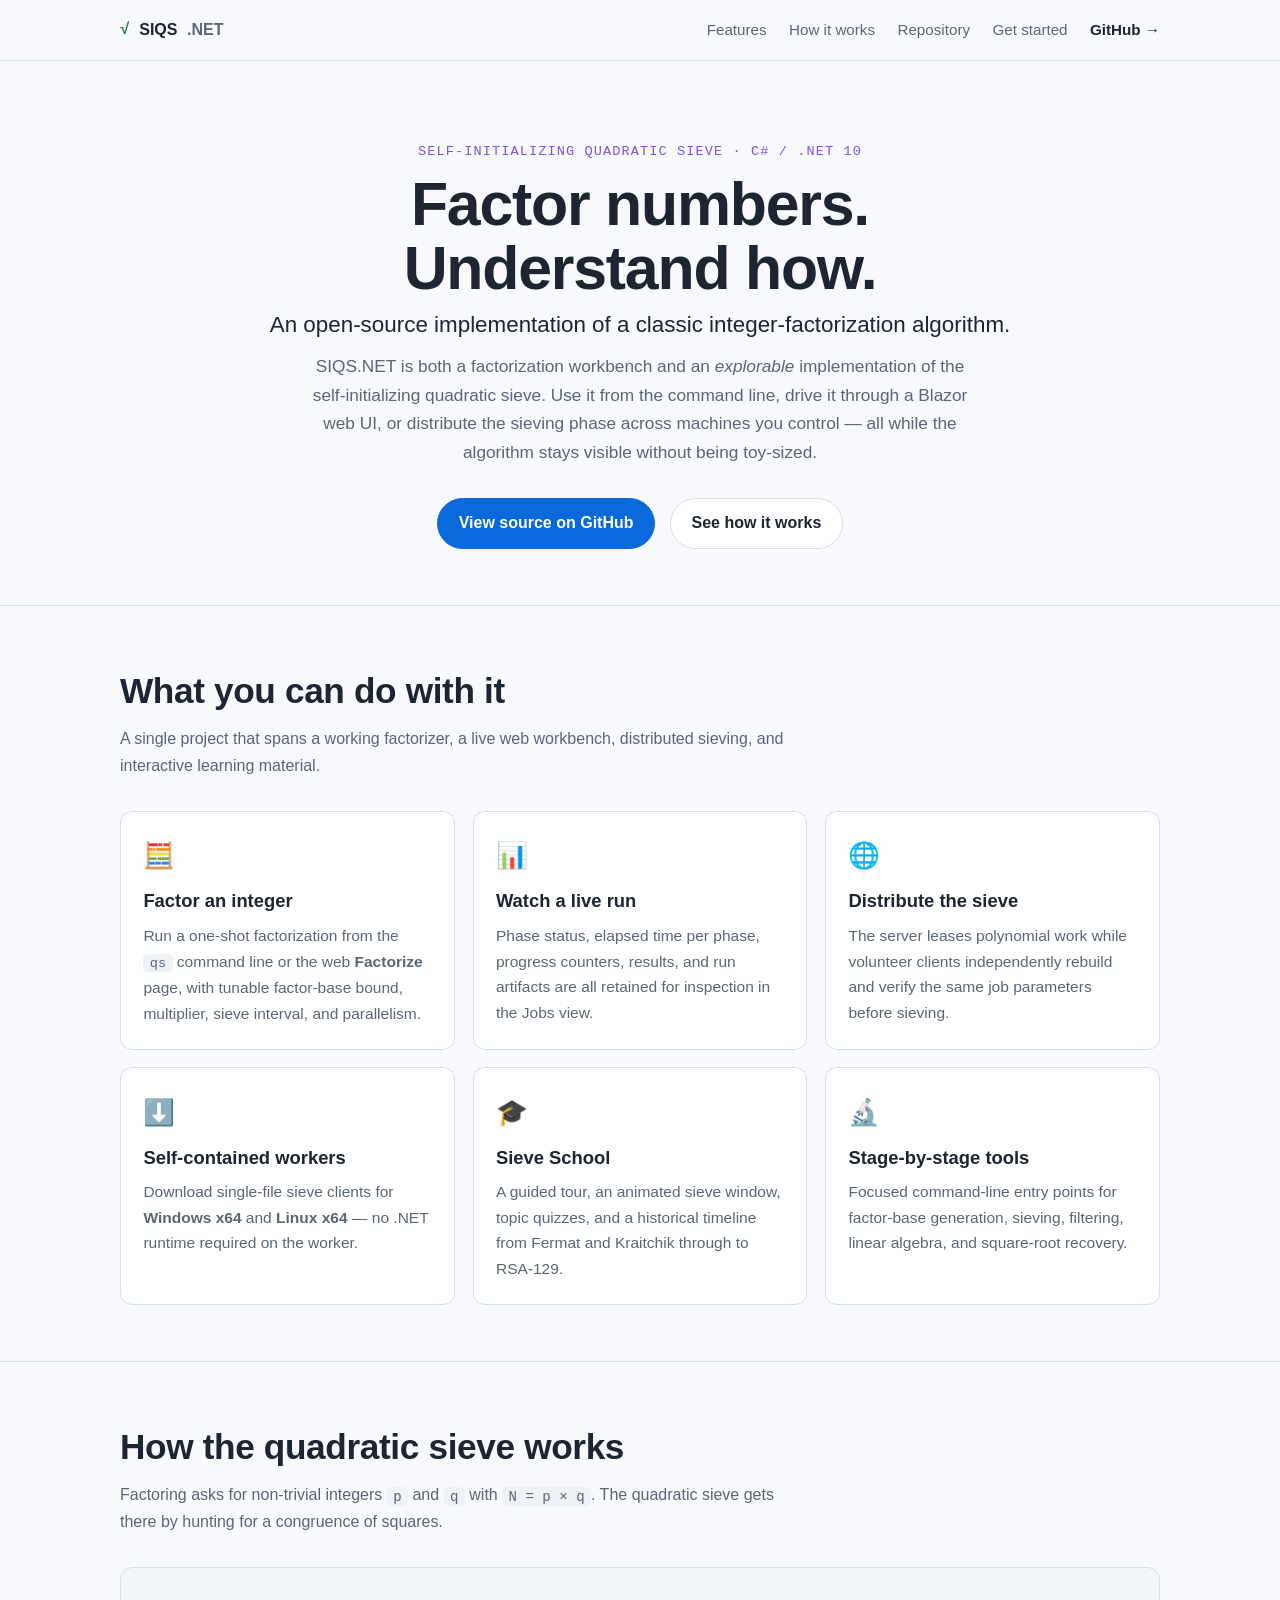
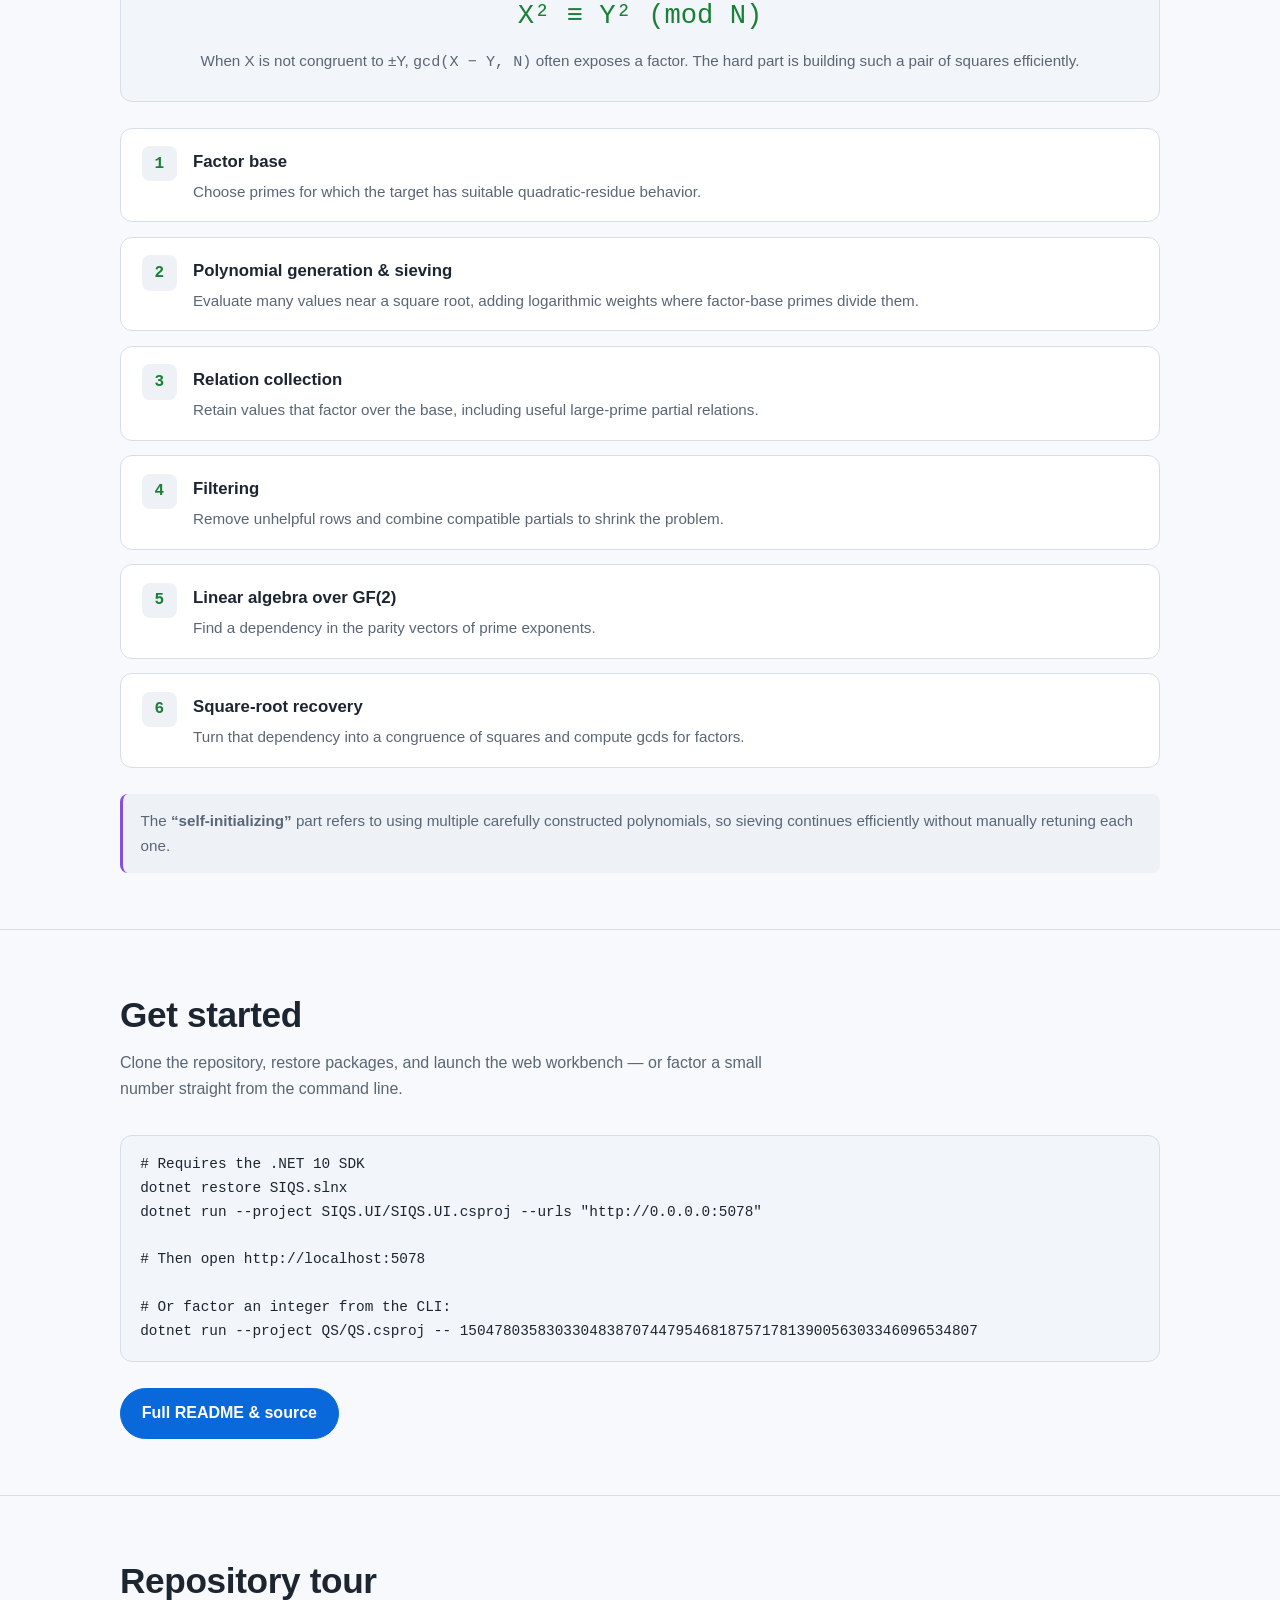
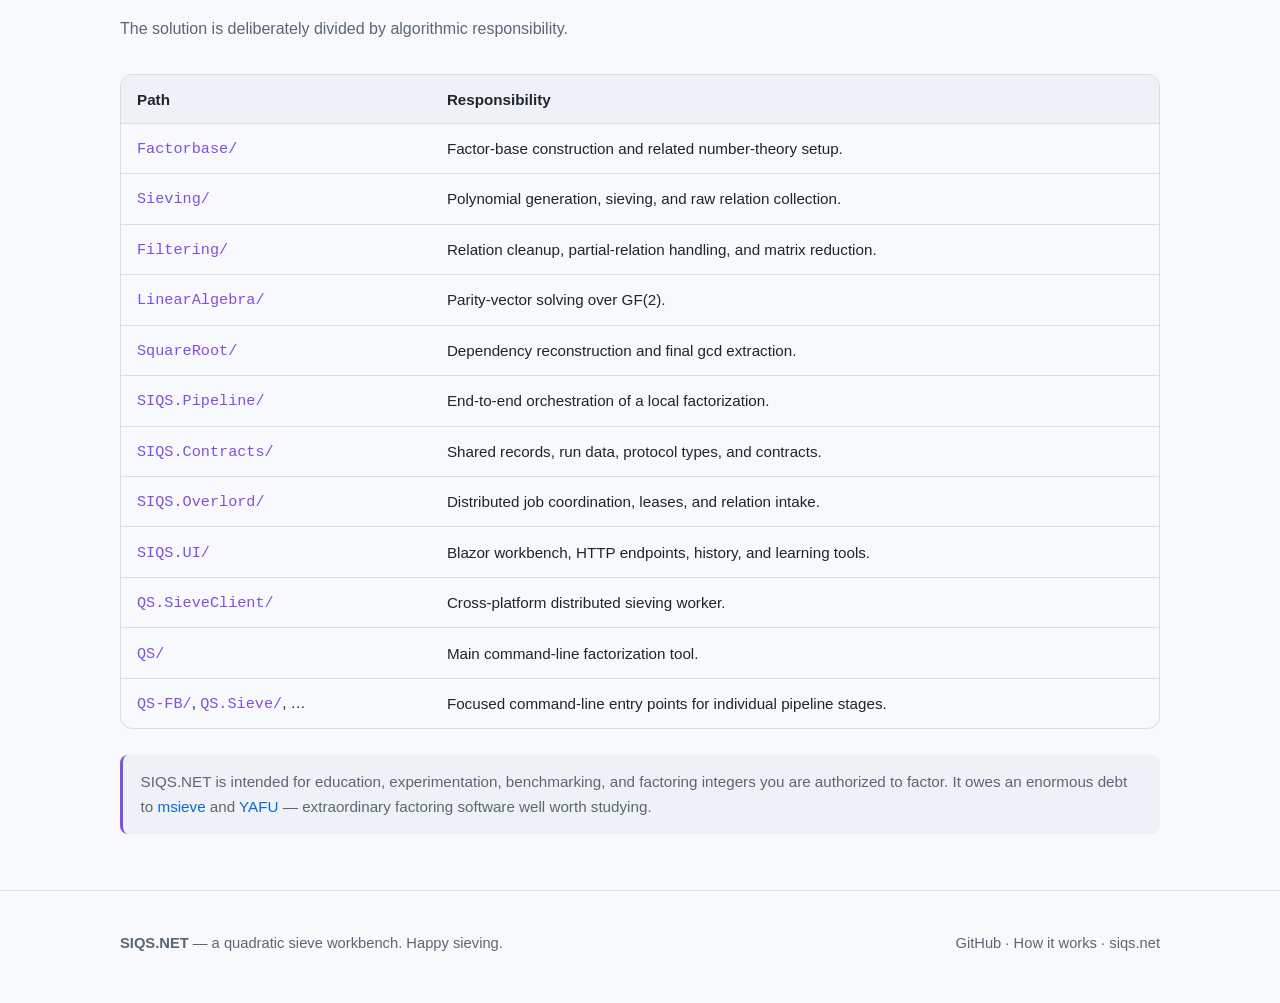
==== index.html @ 78cce00a "Use a representative 60-digit integer in the CLI example Co-Authored-By: Claude Opus 4.8 <noreply@an" ====
<!DOCTYPE html>
<html lang="en">
<head>
  <meta charset="utf-8" />
  <meta name="viewport" content="width=device-width, initial-scale=1" />
  <title>SIQS.NET — a quadratic sieve workbench</title>
  <meta name="description" content="SIQS.NET is an open-source implementation of the self-initializing quadratic sieve in modern C# and .NET — a factorization workbench and an explorable implementation of a classic integer-factorization algorithm." />

  <!-- Open Graph / social -->
  <meta property="og:type" content="website" />
  <meta property="og:title" content="SIQS.NET — a quadratic sieve workbench" />
  <meta property="og:description" content="An open-source self-initializing quadratic sieve in modern C# and .NET. Factor numbers. Understand how." />
  <meta property="og:url" content="https://siqs.net/" />
  <meta name="twitter:card" content="summary" />

  <link rel="canonical" href="https://siqs.net/" />
  <link rel="icon" href="data:image/svg+xml,<svg xmlns='http://www.w3.org/2000/svg' viewBox='0 0 100 100'><text y='.9em' font-size='90' font-family='monospace'>&#8730;</text></svg>" />
  <link rel="stylesheet" href="css/style.css" />
</head>
<body>

  <header class="site">
    <div class="wrap nav">
      <div class="brand"><span class="mark">√</span> SIQS<span style="color:var(--text-dim)">.NET</span></div>
      <nav class="nav-links">
        <a href="#features">Features</a>
        <a href="#how">How it works</a>
        <a href="#repo">Repository</a>
        <a href="#start">Get started</a>
        <a class="ghlink" href="https://github.com/JesHansen/siqs.net">GitHub&nbsp;&rarr;</a>
      </nav>
    </div>
  </header>

  <main>
    <!-- ---------- Hero ---------- -->
    <div class="hero wrap">
      <div class="eyebrow">Self-Initializing Quadratic Sieve · C# / .NET 10</div>
      <h1>Factor numbers.<br />Understand how.</h1>
      <p class="tagline">An open-source implementation of a classic integer-factorization algorithm.</p>
      <p class="lede">
        SIQS.NET is both a factorization workbench and an <em>explorable</em> implementation of the
        self-initializing quadratic sieve. Use it from the command line, drive it through a Blazor
        web UI, or distribute the sieving phase across machines you control — all while the algorithm
        stays visible without being toy-sized.
      </p>
      <div class="cta-row">
        <a class="btn btn-primary" href="https://github.com/JesHansen/siqs.net">View source on GitHub</a>
        <a class="btn btn-ghost" href="#how">See how it works</a>
      </div>
    </div>

    <!-- ---------- Features ---------- -->
    <section id="features">
      <div class="wrap">
        <h2>What you can do with it</h2>
        <p class="section-lede">
          A single project that spans a working factorizer, a live web workbench, distributed
          sieving, and interactive learning material.
        </p>
        <div class="grid">
          <div class="card">
            <div class="ico">🧮</div>
            <h3>Factor an integer</h3>
            <p>Run a one-shot factorization from the <code>qs</code> command line or the web
              <strong>Factorize</strong> page, with tunable factor-base bound, multiplier, sieve
              interval, and parallelism.</p>
          </div>
          <div class="card">
            <div class="ico">📊</div>
            <h3>Watch a live run</h3>
            <p>Phase status, elapsed time per phase, progress counters, results, and run artifacts
              are all retained for inspection in the Jobs view.</p>
          </div>
          <div class="card">
            <div class="ico">🌐</div>
            <h3>Distribute the sieve</h3>
            <p>The server leases polynomial work while volunteer clients independently rebuild and
              verify the same job parameters before sieving.</p>
          </div>
          <div class="card">
            <div class="ico">⬇️</div>
            <h3>Self-contained workers</h3>
            <p>Download single-file sieve clients for <strong>Windows x64</strong> and
              <strong>Linux x64</strong> — no .NET runtime required on the worker.</p>
          </div>
          <div class="card">
            <div class="ico">🎓</div>
            <h3>Sieve School</h3>
            <p>A guided tour, an animated sieve window, topic quizzes, and a historical timeline
              from Fermat and Kraitchik through to RSA-129.</p>
          </div>
          <div class="card">
            <div class="ico">🔬</div>
            <h3>Stage-by-stage tools</h3>
            <p>Focused command-line entry points for factor-base generation, sieving, filtering,
              linear algebra, and square-root recovery.</p>
          </div>
        </div>
      </div>
    </section>

    <!-- ---------- How it works ---------- -->
    <section id="how">
      <div class="wrap">
        <h2>How the quadratic sieve works</h2>
        <p class="section-lede">
          Factoring asks for non-trivial integers <code>p</code> and <code>q</code> with
          <code>N = p × q</code>. The quadratic sieve gets there by hunting for a congruence of
          squares.
        </p>

        <div class="math-callout">
          <div class="eq">X² ≡ Y² (mod N)</div>
          <div class="caption">
            When X is not congruent to ±Y, <code>gcd(X − Y, N)</code> often exposes a factor.
            The hard part is building such a pair of squares efficiently.
          </div>
        </div>

        <div class="pipeline">
          <div class="step">
            <div class="num"></div>
            <div>
              <h3>Factor base</h3>
              <p>Choose primes for which the target has suitable quadratic-residue behavior.</p>
            </div>
          </div>
          <div class="step">
            <div class="num"></div>
            <div>
              <h3>Polynomial generation &amp; sieving</h3>
              <p>Evaluate many values near a square root, adding logarithmic weights where
                factor-base primes divide them.</p>
            </div>
          </div>
          <div class="step">
            <div class="num"></div>
            <div>
              <h3>Relation collection</h3>
              <p>Retain values that factor over the base, including useful large-prime partial
                relations.</p>
            </div>
          </div>
          <div class="step">
            <div class="num"></div>
            <div>
              <h3>Filtering</h3>
              <p>Remove unhelpful rows and combine compatible partials to shrink the problem.</p>
            </div>
          </div>
          <div class="step">
            <div class="num"></div>
            <div>
              <h3>Linear algebra over GF(2)</h3>
              <p>Find a dependency in the parity vectors of prime exponents.</p>
            </div>
          </div>
          <div class="step">
            <div class="num"></div>
            <div>
              <h3>Square-root recovery</h3>
              <p>Turn that dependency into a congruence of squares and compute gcds for factors.</p>
            </div>
          </div>
        </div>

        <div class="note">
          The <strong>“self-initializing”</strong> part refers to using multiple carefully
          constructed polynomials, so sieving continues efficiently without manually retuning each one.
        </div>
      </div>
    </section>

    <!-- ---------- Get started ---------- -->
    <section id="start">
      <div class="wrap">
        <h2>Get started</h2>
        <p class="section-lede">
          Clone the repository, restore packages, and launch the web workbench — or factor a small
          number straight from the command line.
        </p>
        <pre><code># Requires the .NET 10 SDK
dotnet restore SIQS.slnx
dotnet run --project SIQS.UI/SIQS.UI.csproj --urls "http://0.0.0.0:5078"

# Then open http://localhost:5078

# Or factor an integer from the CLI:
dotnet run --project QS/QS.csproj -- 150478035830330483870744795468187571781390056303346096534807</code></pre>
        <div class="cta-row" style="justify-content:flex-start;margin-top:1.6rem">
          <a class="btn btn-primary" href="https://github.com/JesHansen/siqs.net">Full README &amp; source</a>
        </div>
      </div>
    </section>

    <!-- ---------- Repository tour ---------- -->
    <section id="repo">
      <div class="wrap">
        <h2>Repository tour</h2>
        <p class="section-lede">
          The solution is deliberately divided by algorithmic responsibility.
        </p>
        <div class="table-scroll">
          <table>
            <thead>
              <tr><th>Path</th><th>Responsibility</th></tr>
            </thead>
            <tbody>
              <tr><td><code>Factorbase/</code></td><td>Factor-base construction and related number-theory setup.</td></tr>
              <tr><td><code>Sieving/</code></td><td>Polynomial generation, sieving, and raw relation collection.</td></tr>
              <tr><td><code>Filtering/</code></td><td>Relation cleanup, partial-relation handling, and matrix reduction.</td></tr>
              <tr><td><code>LinearAlgebra/</code></td><td>Parity-vector solving over GF(2).</td></tr>
              <tr><td><code>SquareRoot/</code></td><td>Dependency reconstruction and final gcd extraction.</td></tr>
              <tr><td><code>SIQS.Pipeline/</code></td><td>End-to-end orchestration of a local factorization.</td></tr>
              <tr><td><code>SIQS.Contracts/</code></td><td>Shared records, run data, protocol types, and contracts.</td></tr>
              <tr><td><code>SIQS.Overlord/</code></td><td>Distributed job coordination, leases, and relation intake.</td></tr>
              <tr><td><code>SIQS.UI/</code></td><td>Blazor workbench, HTTP endpoints, history, and learning tools.</td></tr>
              <tr><td><code>QS.SieveClient/</code></td><td>Cross-platform distributed sieving worker.</td></tr>
              <tr><td><code>QS/</code></td><td>Main command-line factorization tool.</td></tr>
              <tr><td><code>QS-FB/</code>, <code>QS.Sieve/</code>, …</td><td>Focused command-line entry points for individual pipeline stages.</td></tr>
            </tbody>
          </table>
        </div>
        <div class="note">
          SIQS.NET is intended for education, experimentation, benchmarking, and factoring integers
          you are authorized to factor. It owes an enormous debt to
          <a href="https://github.com/radii/msieve">msieve</a> and
          <a href="https://github.com/bbuhrow/yafu">YAFU</a> — extraordinary factoring software well
          worth studying.
        </div>
      </div>
    </section>
  </main>

  <footer class="site">
    <div class="wrap footer-inner">
      <div>
        <strong>SIQS.NET</strong> — a quadratic sieve workbench. Happy sieving.
      </div>
      <div>
        <a href="https://github.com/JesHansen/siqs.net">GitHub</a> ·
        <a href="#how">How it works</a> ·
        <a href="https://siqs.net/">siqs.net</a>
      </div>
    </div>
  </footer>

</body>
</html>
---- css/style.css ----
/* SIQS.NET showcase site — plain CSS, no build step. */

:root {
  --bg: #0d1117;
  --bg-elev: #161b22;
  --bg-elev-2: #1c2330;
  --border: #2a313c;
  --text: #e6edf3;
  --text-dim: #9aa7b4;
  --accent: #58a6ff;
  --accent-2: #7ee787;
  --accent-3: #d2a8ff;
  --code-bg: #12171e;
  --maxw: 1080px;
  --radius: 12px;
  --shadow: 0 8px 30px rgba(0, 0, 0, 0.35);
}

@media (prefers-color-scheme: light) {
  :root {
    --bg: #f7f9fc;
    --bg-elev: #ffffff;
    --bg-elev-2: #eef2f7;
    --border: #d7dee7;
    --text: #1c2530;
    --text-dim: #5a6675;
    --accent: #0969da;
    --accent-2: #1a7f37;
    --accent-3: #8250df;
    --code-bg: #f2f5f9;
    --shadow: 0 8px 30px rgba(20, 40, 70, 0.08);
  }
}

* { box-sizing: border-box; }

html { scroll-behavior: smooth; }

body {
  margin: 0;
  font-family: -apple-system, BlinkMacSystemFont, "Segoe UI", Roboto, Helvetica,
    Arial, sans-serif;
  line-height: 1.65;
  color: var(--text);
  background: var(--bg);
  -webkit-font-smoothing: antialiased;
}

a { color: var(--accent); text-decoration: none; }
a:hover { text-decoration: underline; }

.wrap { max-width: var(--maxw); margin: 0 auto; padding: 0 1.25rem; }

/* ---------- Header / nav ---------- */
header.site {
  position: sticky;
  top: 0;
  z-index: 10;
  backdrop-filter: blur(10px);
  background: color-mix(in srgb, var(--bg) 82%, transparent);
  border-bottom: 1px solid var(--border);
}
.nav {
  display: flex;
  align-items: center;
  justify-content: space-between;
  height: 60px;
}
.brand { display: flex; align-items: center; gap: 0.6rem; font-weight: 700; }
.brand .mark {
  font-family: "SFMono-Regular", Consolas, "Liberation Mono", Menlo, monospace;
  color: var(--accent-2);
}
.nav-links { display: flex; gap: 1.4rem; align-items: center; }
.nav-links a { color: var(--text-dim); font-size: 0.95rem; }
.nav-links a:hover { color: var(--text); text-decoration: none; }
.nav-links .ghlink { color: var(--text); font-weight: 600; }
@media (max-width: 720px) {
  .nav-links a:not(.ghlink) { display: none; }
}

/* ---------- Hero ---------- */
.hero { padding: 5rem 0 3.5rem; text-align: center; }
.hero .eyebrow {
  font-family: "SFMono-Regular", Consolas, monospace;
  color: var(--accent-3);
  letter-spacing: 0.08em;
  font-size: 0.85rem;
  text-transform: uppercase;
}
.hero h1 {
  font-size: clamp(2.4rem, 6vw, 3.8rem);
  line-height: 1.05;
  margin: 0.6rem 0 0.4rem;
  letter-spacing: -0.02em;
}
.hero .tagline {
  font-size: clamp(1.1rem, 2.5vw, 1.4rem);
  color: var(--text);
  font-weight: 500;
  margin: 0 0 0.5rem;
}
.hero p.lede {
  max-width: 680px;
  margin: 0.5rem auto 2rem;
  color: var(--text-dim);
  font-size: 1.08rem;
}
.cta-row { display: flex; gap: 0.9rem; justify-content: center; flex-wrap: wrap; }
.btn {
  display: inline-flex;
  align-items: center;
  gap: 0.5rem;
  padding: 0.7rem 1.3rem;
  border-radius: 999px;
  font-weight: 600;
  border: 1px solid var(--border);
  transition: transform 0.08s ease, border-color 0.15s ease, background 0.15s ease;
}
.btn:hover { text-decoration: none; transform: translateY(-1px); }
.btn-primary { background: var(--accent); color: #fff; border-color: var(--accent); }
.btn-primary:hover { color: #fff; }
.btn-ghost { background: var(--bg-elev); color: var(--text); }

/* ---------- Sections ---------- */
section { padding: 3.5rem 0; border-top: 1px solid var(--border); }
section h2 {
  font-size: clamp(1.6rem, 3.5vw, 2.2rem);
  letter-spacing: -0.01em;
  margin: 0 0 0.4rem;
}
section .section-lede { color: var(--text-dim); max-width: 680px; margin: 0 0 2rem; }

/* ---------- Feature grid ---------- */
.grid {
  display: grid;
  gap: 1.1rem;
  grid-template-columns: repeat(auto-fit, minmax(260px, 1fr));
}
.card {
  background: var(--bg-elev);
  border: 1px solid var(--border);
  border-radius: var(--radius);
  padding: 1.4rem;
  transition: border-color 0.15s ease, transform 0.1s ease;
}
.card:hover { border-color: var(--accent); transform: translateY(-2px); }
.card .ico { font-size: 1.6rem; }
.card h3 { margin: 0.6rem 0 0.4rem; font-size: 1.15rem; }
.card p { margin: 0; color: var(--text-dim); font-size: 0.97rem; }

/* ---------- Pipeline ---------- */
.pipeline { display: grid; gap: 0.9rem; counter-reset: step; }
.step {
  display: grid;
  grid-template-columns: auto 1fr;
  gap: 1rem;
  align-items: start;
  background: var(--bg-elev);
  border: 1px solid var(--border);
  border-radius: var(--radius);
  padding: 1.1rem 1.3rem;
}
.step .num {
  counter-increment: step;
  font-family: "SFMono-Regular", Consolas, monospace;
  font-weight: 700;
  color: var(--accent-2);
  background: var(--bg-elev-2);
  border-radius: 8px;
  width: 2.2rem;
  height: 2.2rem;
  display: grid;
  place-items: center;
}
.step .num::before { content: counter(step); }
.step h3 { margin: 0.1rem 0 0.2rem; font-size: 1.05rem; }
.step p { margin: 0; color: var(--text-dim); font-size: 0.95rem; }

/* ---------- Code / congruence callout ---------- */
.math-callout {
  background: var(--code-bg);
  border: 1px solid var(--border);
  border-radius: var(--radius);
  padding: 1.6rem;
  text-align: center;
  margin: 1.6rem 0;
}
.math-callout .eq {
  font-family: "SFMono-Regular", Consolas, monospace;
  font-size: clamp(1.2rem, 3vw, 1.7rem);
  color: var(--accent-2);
}
.math-callout .caption { color: var(--text-dim); font-size: 0.95rem; margin-top: 0.6rem; }

pre {
  background: var(--code-bg);
  border: 1px solid var(--border);
  border-radius: var(--radius);
  padding: 1.1rem 1.2rem;
  overflow-x: auto;
  font-size: 0.9rem;
}
code {
  font-family: "SFMono-Regular", Consolas, "Liberation Mono", Menlo, monospace;
}
p code, li code {
  background: var(--bg-elev-2);
  padding: 0.1rem 0.4rem;
  border-radius: 5px;
  font-size: 0.88em;
}

/* ---------- Repository table ---------- */
.table-scroll { overflow-x: auto; border: 1px solid var(--border); border-radius: var(--radius); }
table { border-collapse: collapse; width: 100%; font-size: 0.95rem; }
th, td { text-align: left; padding: 0.7rem 1rem; border-bottom: 1px solid var(--border); }
th { background: var(--bg-elev-2); font-weight: 600; }
tr:last-child td { border-bottom: none; }
td code { color: var(--accent-3); }

/* ---------- Footer ---------- */
footer.site {
  border-top: 1px solid var(--border);
  padding: 2.5rem 0;
  color: var(--text-dim);
  font-size: 0.92rem;
}
.footer-inner { display: flex; justify-content: space-between; gap: 1rem; flex-wrap: wrap; }
.footer-inner a { color: var(--text-dim); }
.footer-inner a:hover { color: var(--text); }

.note {
  background: var(--bg-elev-2);
  border-left: 3px solid var(--accent-3);
  border-radius: 8px;
  padding: 0.9rem 1.1rem;
  color: var(--text-dim);
  font-size: 0.95rem;
  margin-top: 1.6rem;
}
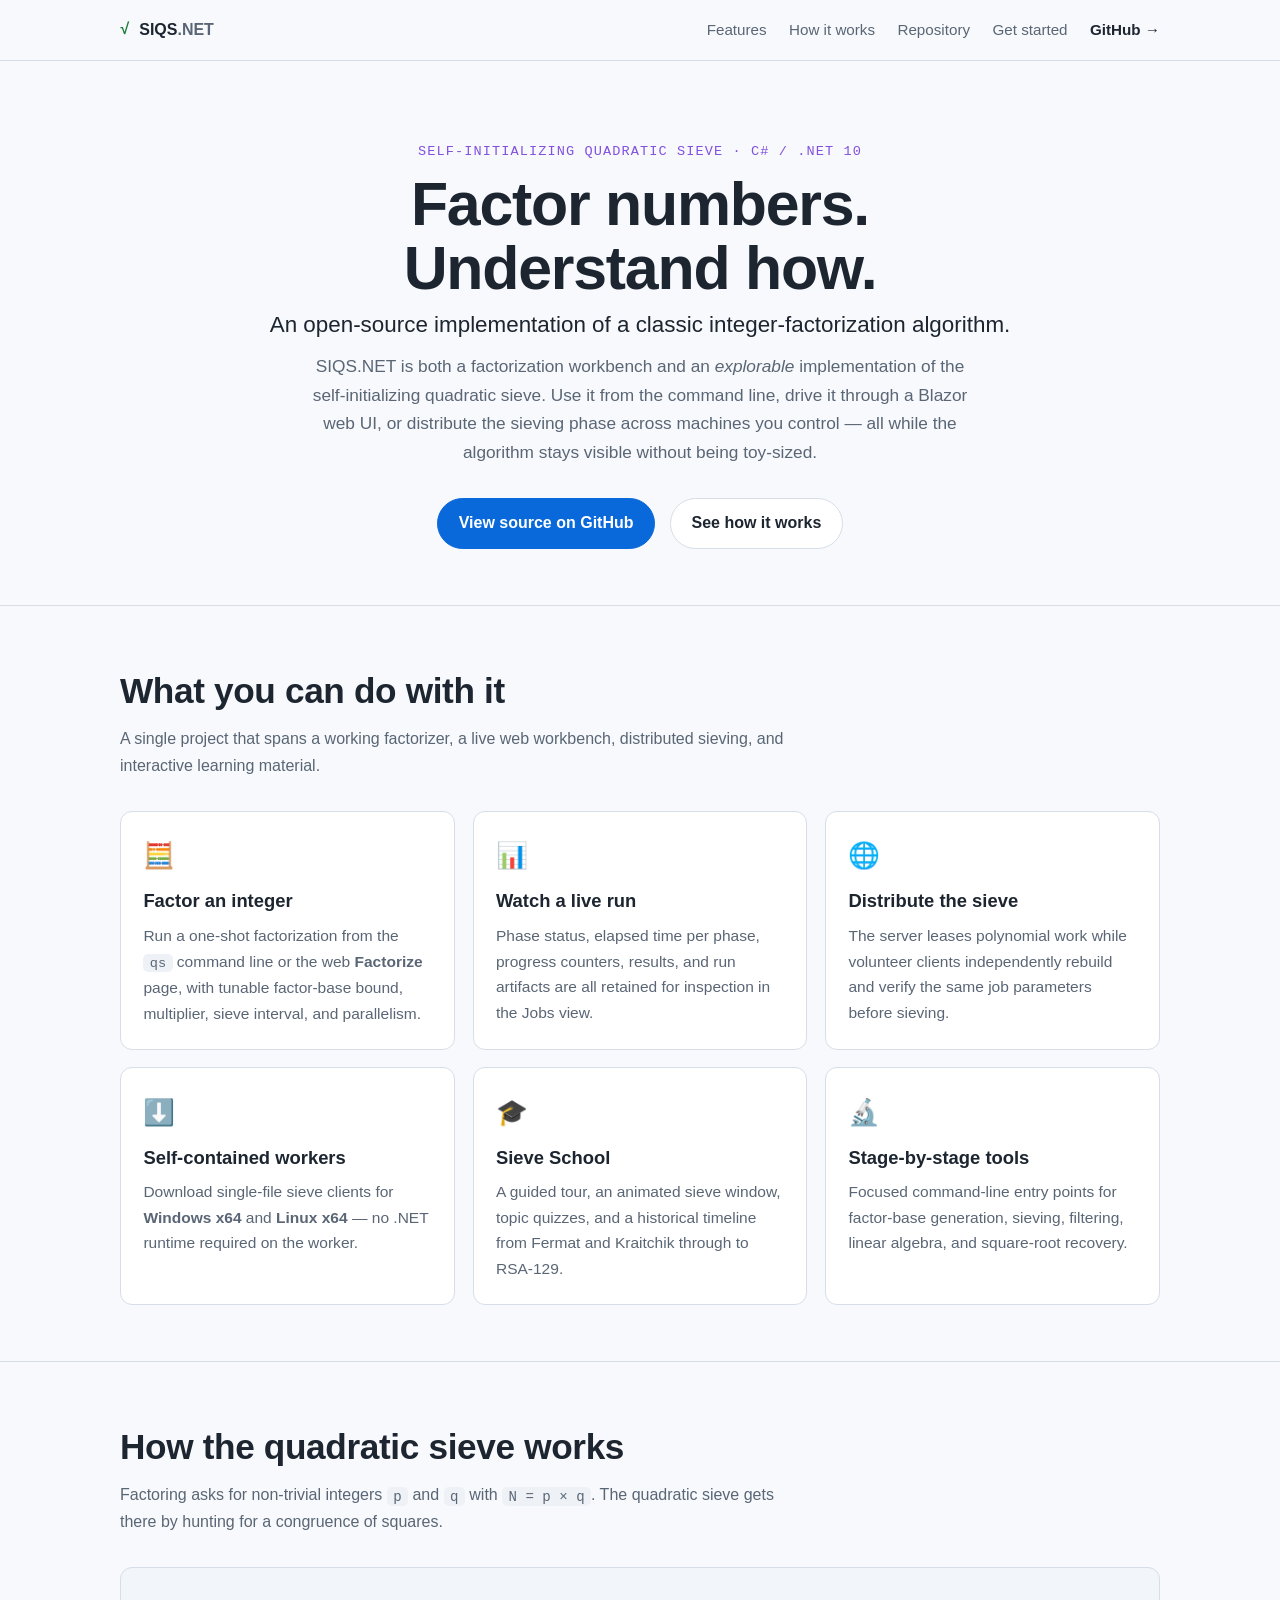
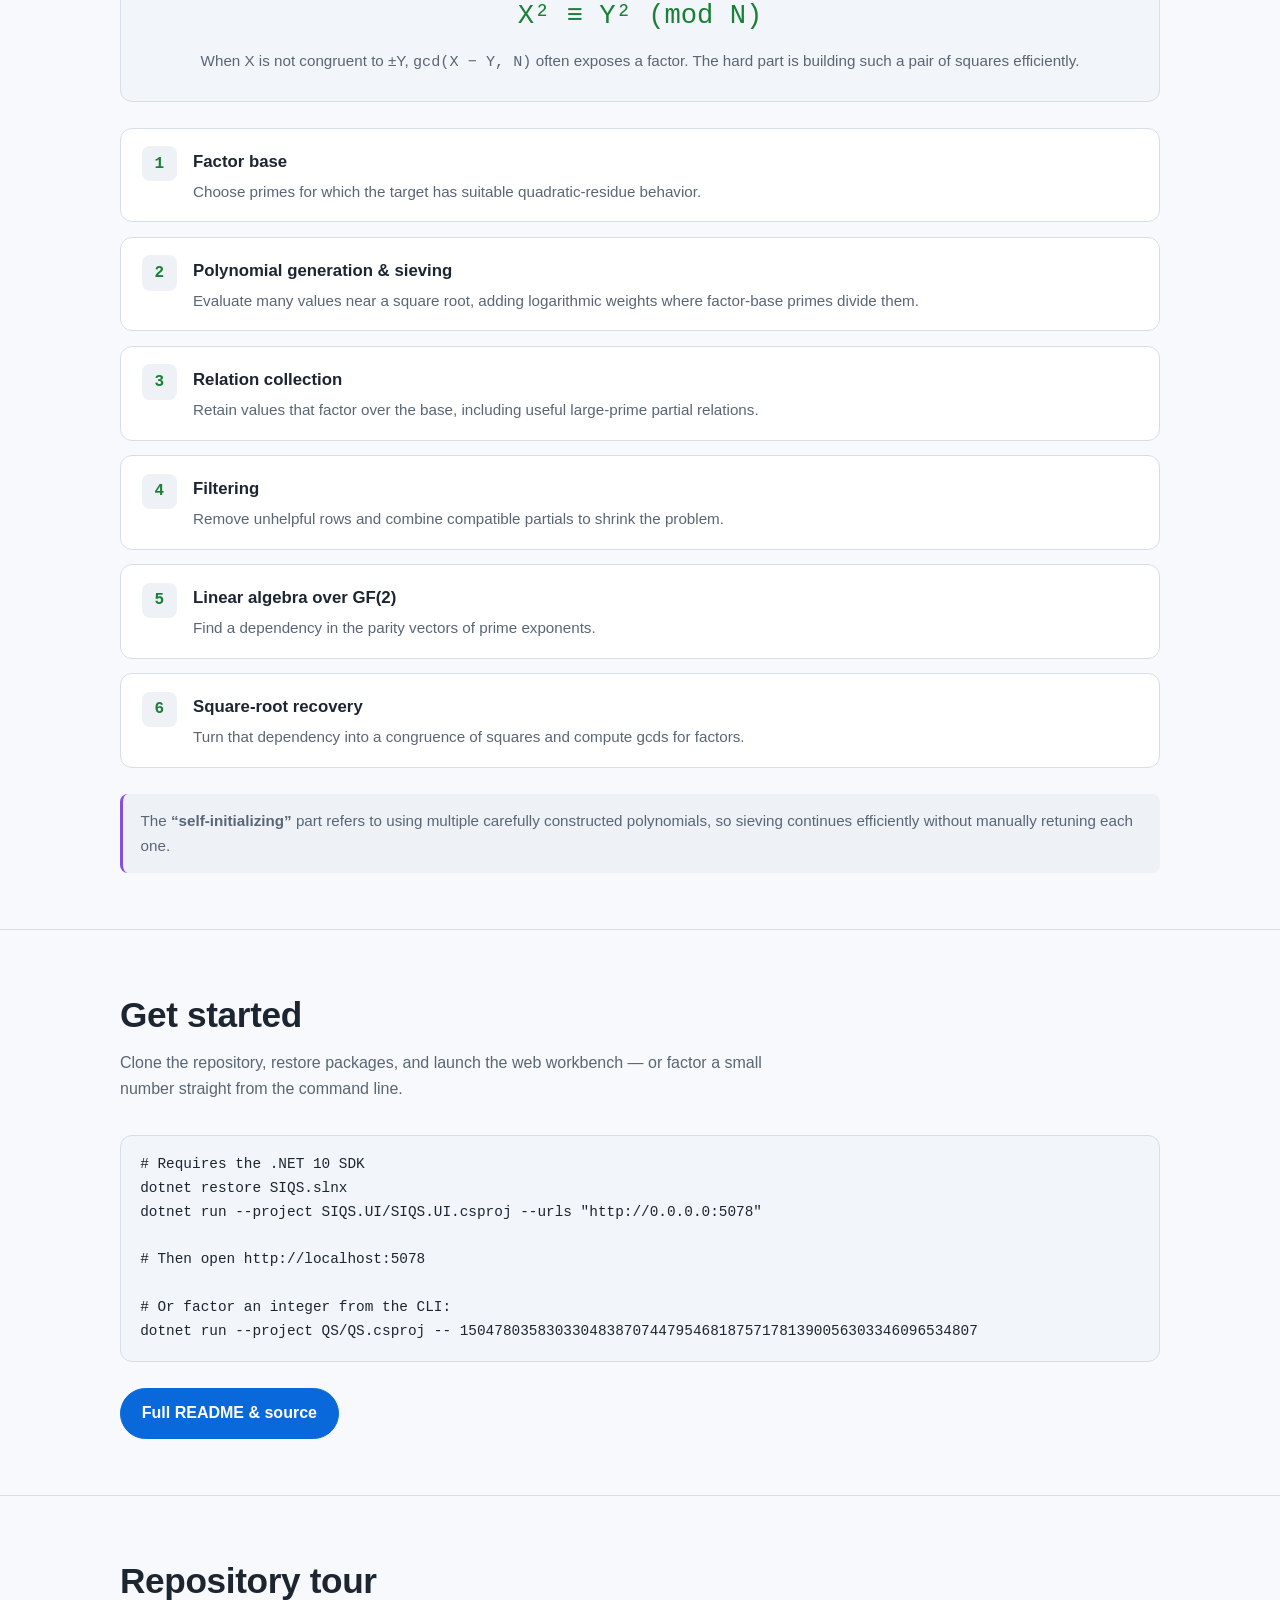
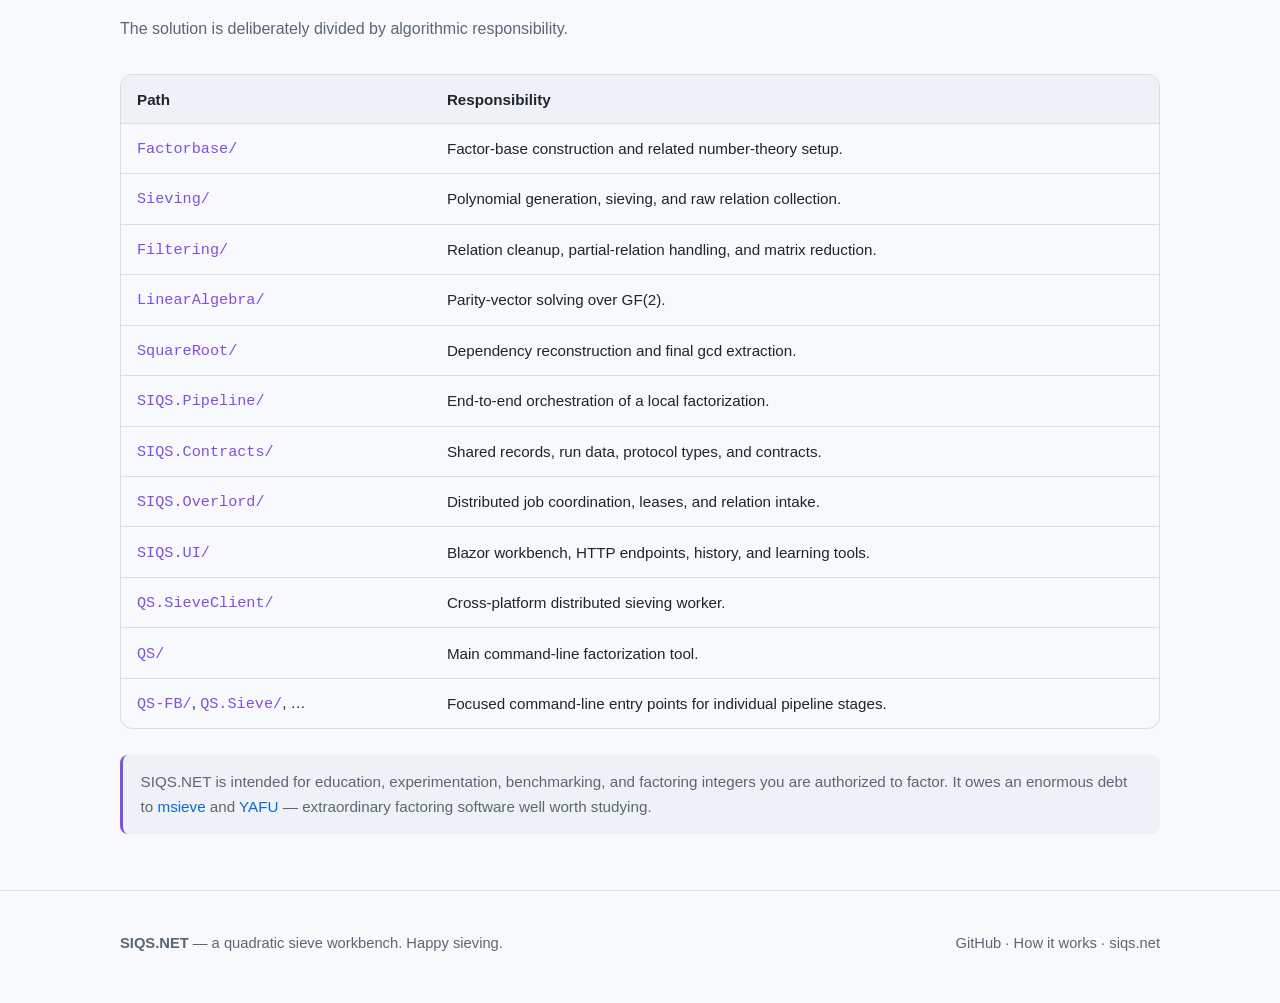
==== commit 47bef88f: "Fix stray gap between SIQS and .NET in the header wordmark Co-Authored-By: Claude Opus 4.8 <noreply@" ====
--- a/index.html
+++ b/index.html
@@ -21,7 +21,7 @@
 
   <header class="site">
     <div class="wrap nav">
-      <div class="brand"><span class="mark">√</span> SIQS<span style="color:var(--text-dim)">.NET</span></div>
+      <div class="brand"><span class="mark">√</span> <span>SIQS<span style="color:var(--text-dim)">.NET</span></span></div>
       <nav class="nav-links">
         <a href="#features">Features</a>
         <a href="#how">How it works</a>
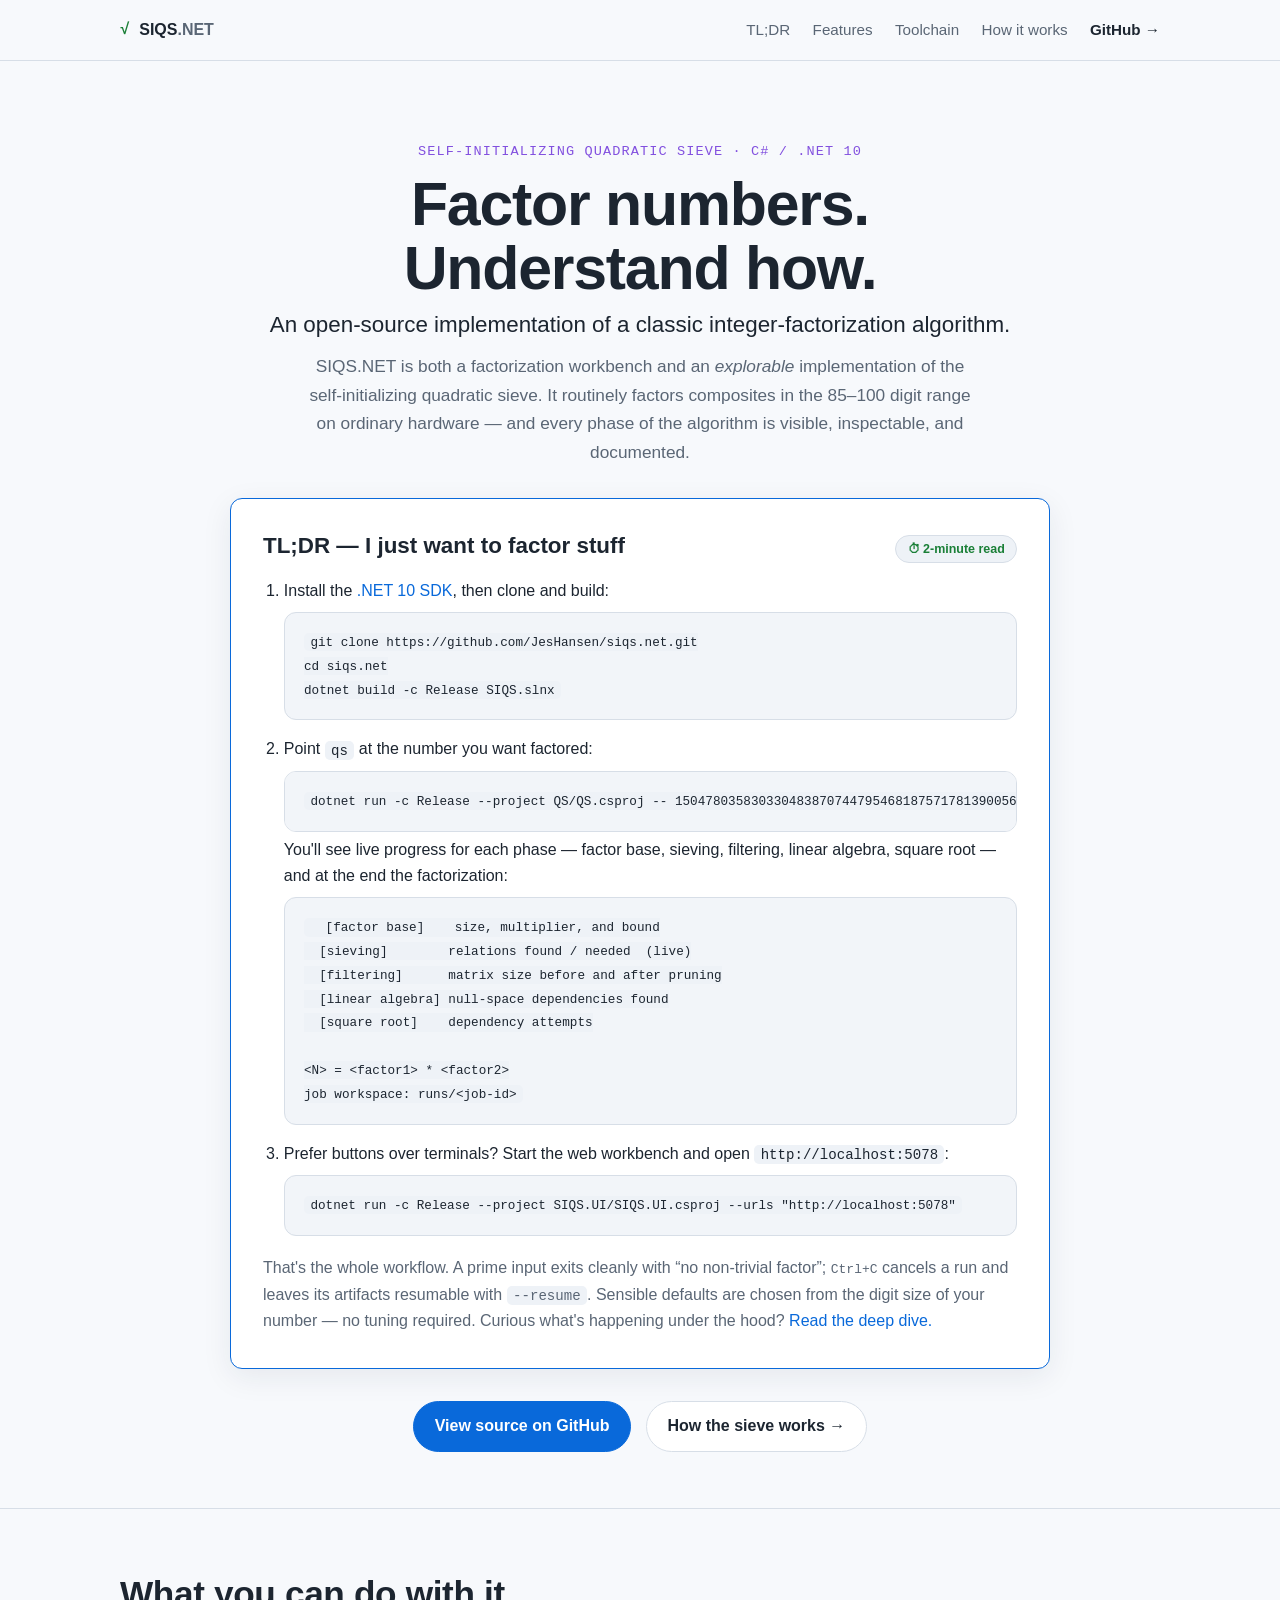
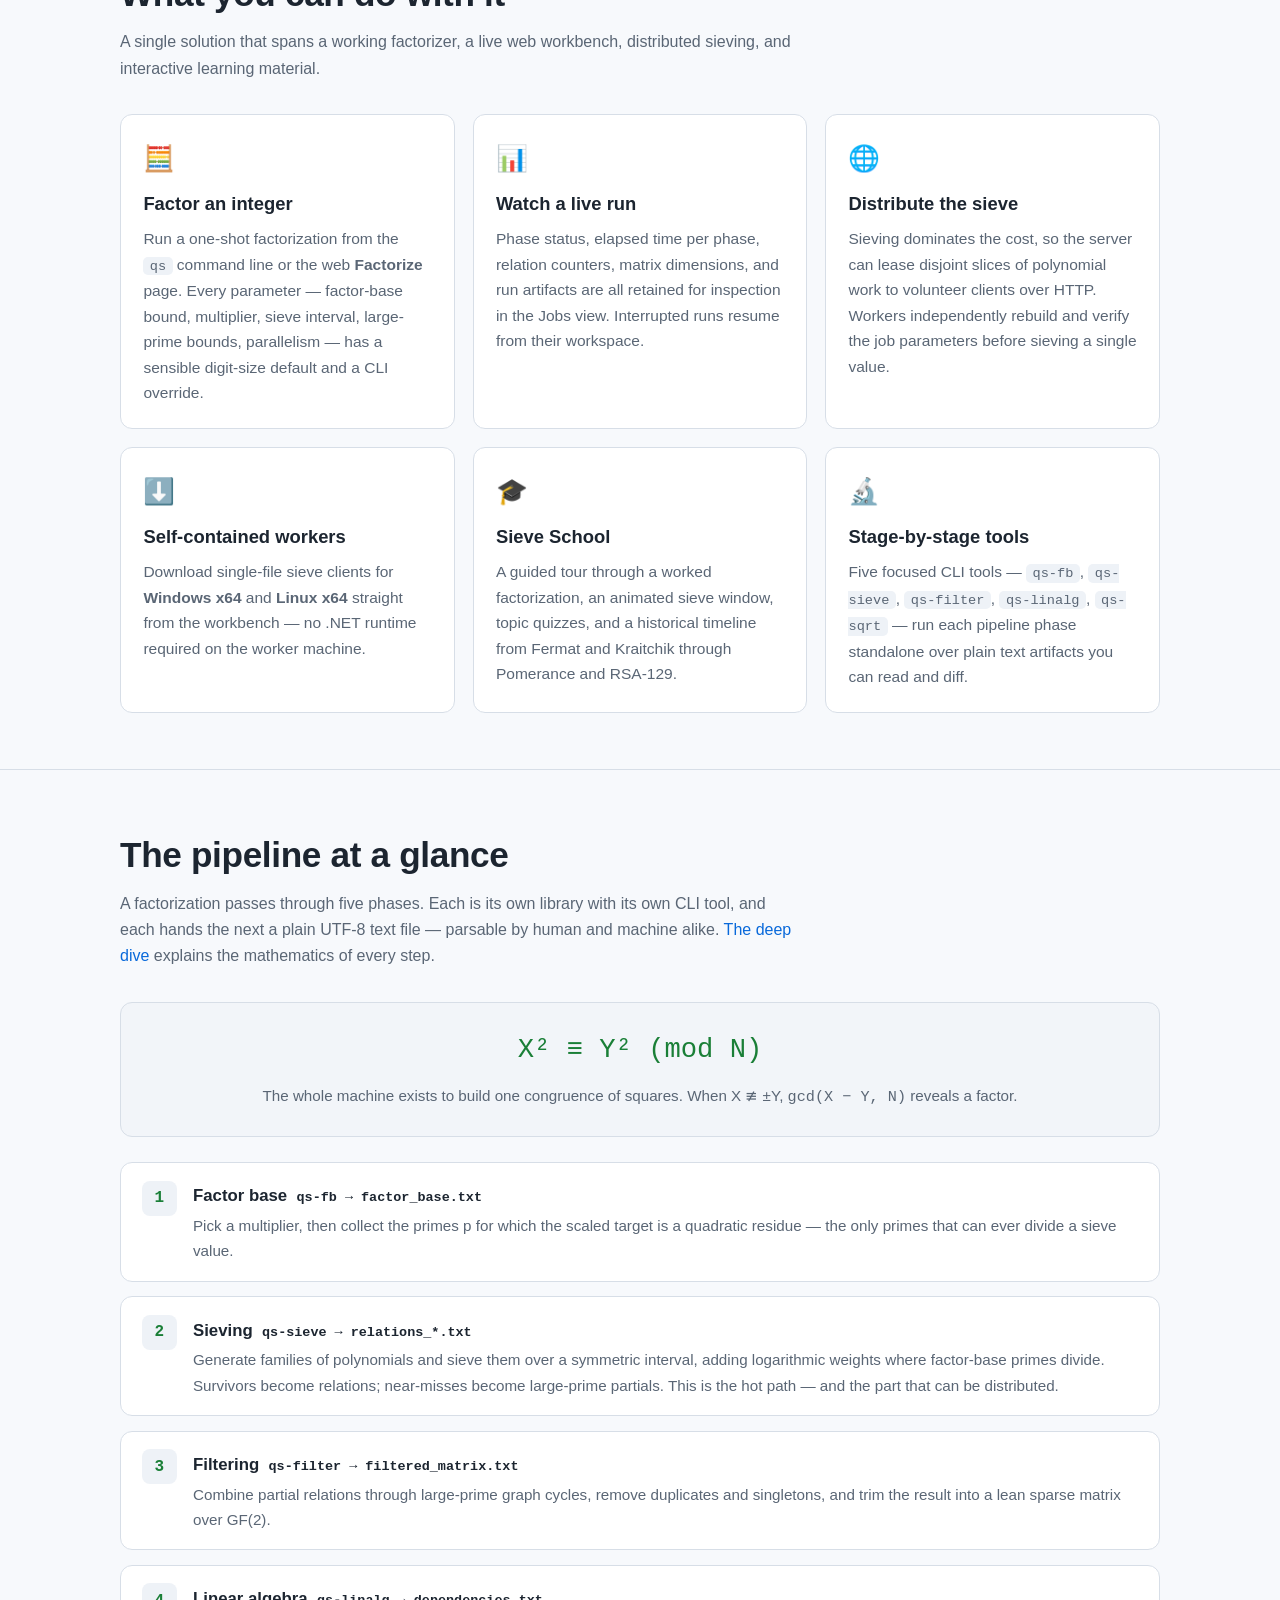
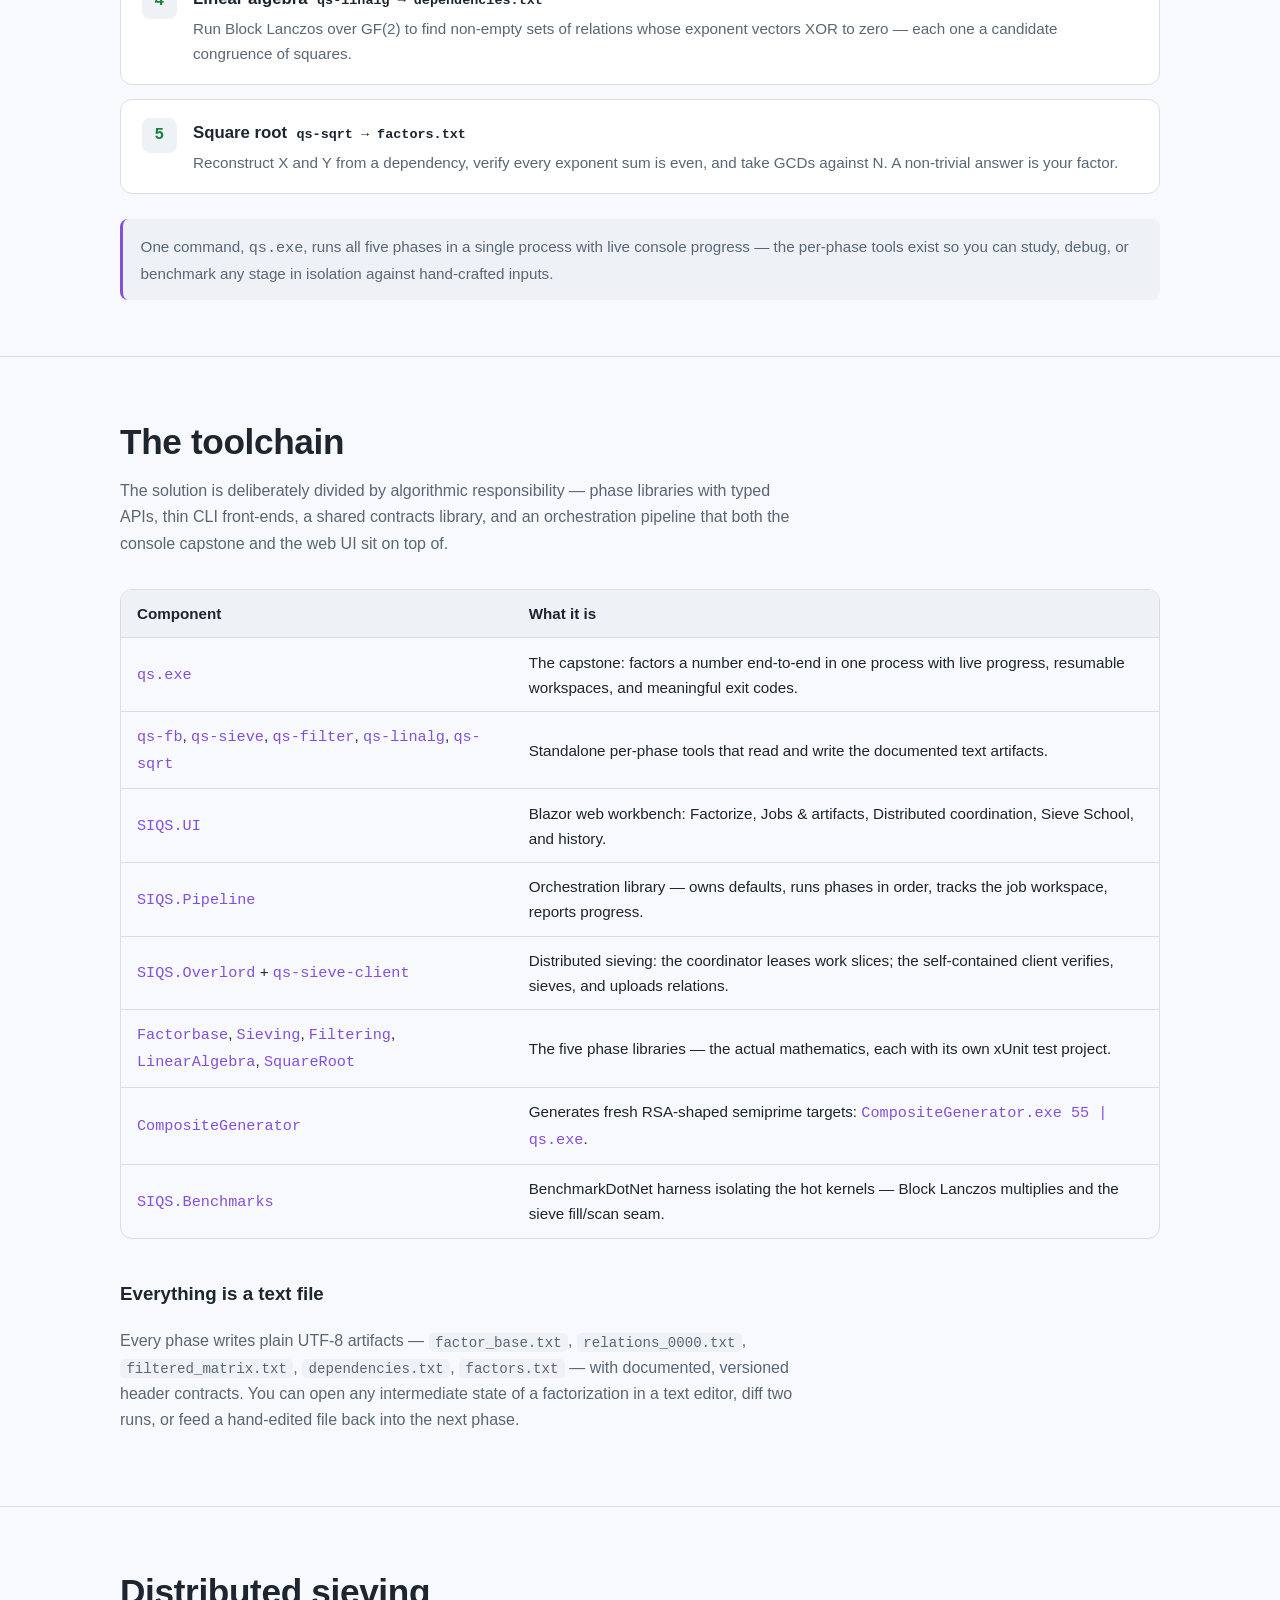
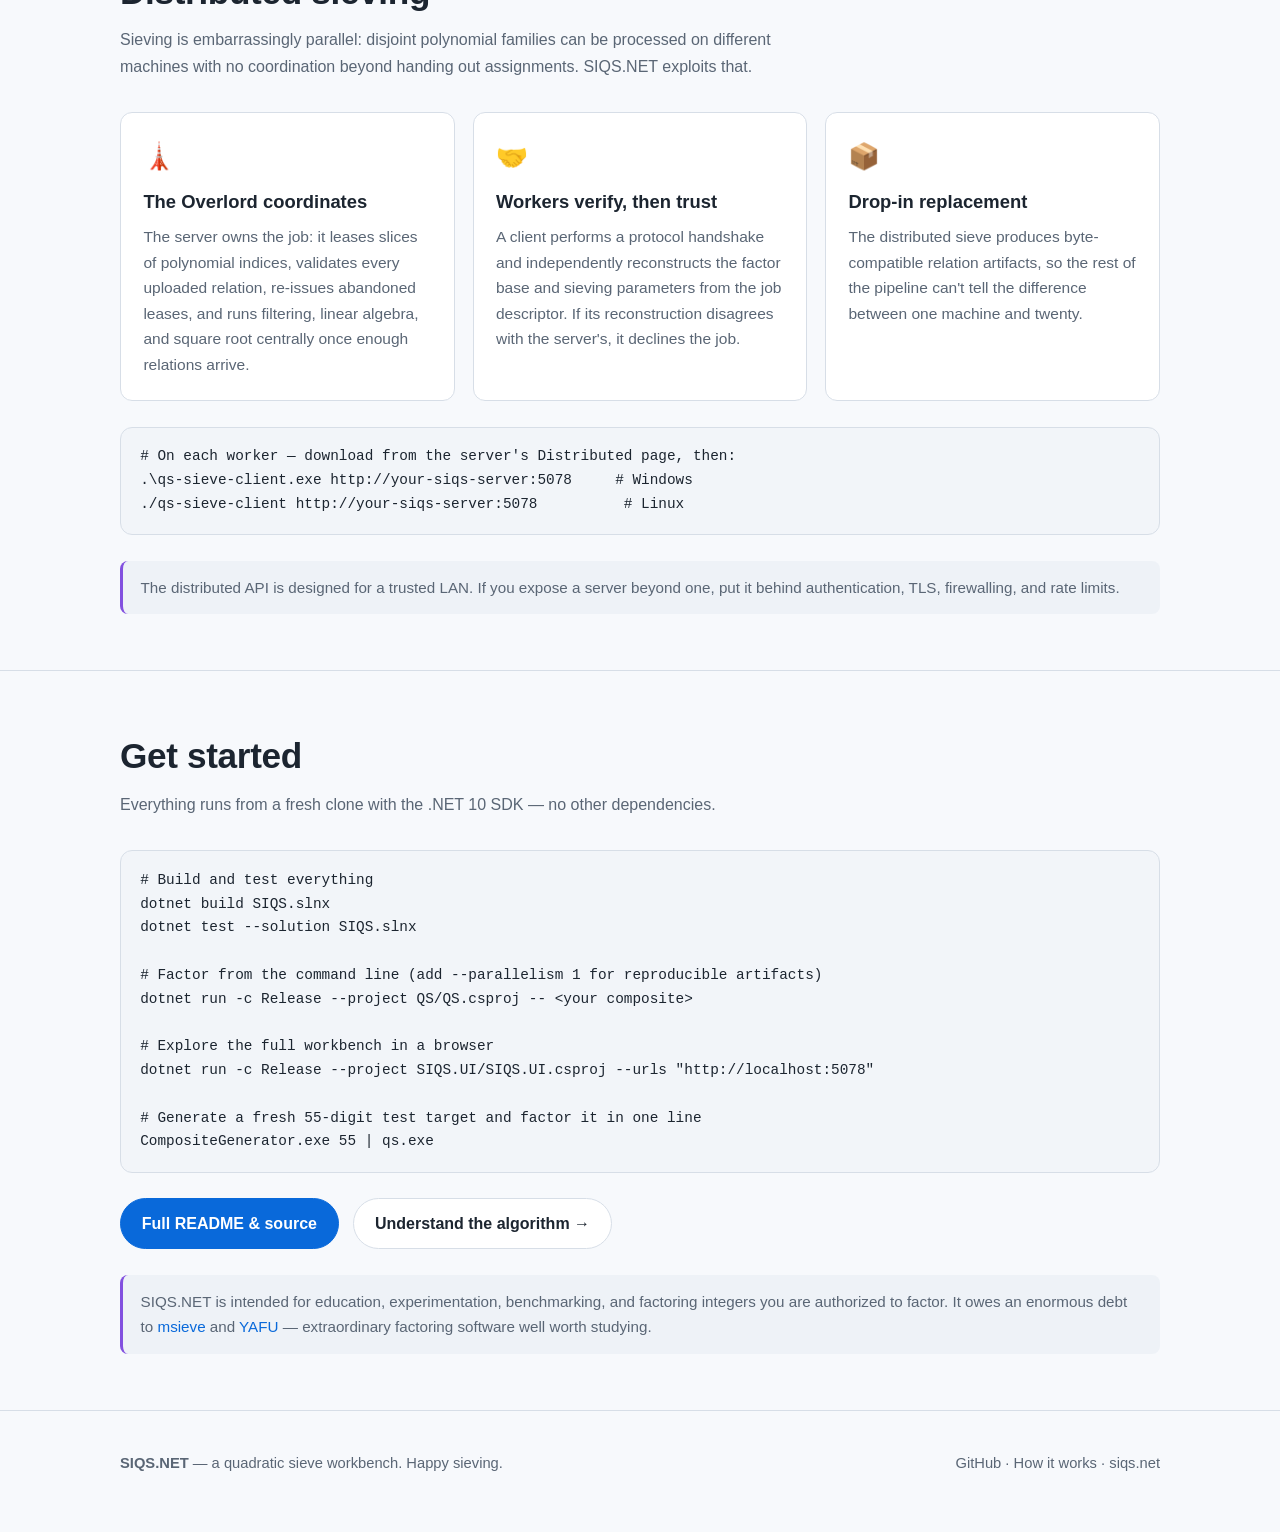
==== commit 822cc31b: "Rework site: TL;DR front page + 30-minute deep dive with MathJax - index.html: hero with a copy-past" ====
--- a/index.html
+++ b/index.html
@@ -23,10 +23,10 @@
     <div class="wrap nav">
       <div class="brand"><span class="mark">√</span> <span>SIQS<span style="color:var(--text-dim)">.NET</span></span></div>
       <nav class="nav-links">
+        <a href="#tldr">TL;DR</a>
         <a href="#features">Features</a>
-        <a href="#how">How it works</a>
-        <a href="#repo">Repository</a>
-        <a href="#start">Get started</a>
+        <a href="#toolchain">Toolchain</a>
+        <a href="how-it-works.html">How it works</a>
         <a class="ghlink" href="https://github.com/JesHansen/siqs.net">GitHub&nbsp;&rarr;</a>
       </nav>
     </div>
@@ -40,13 +40,56 @@
       <p class="tagline">An open-source implementation of a classic integer-factorization algorithm.</p>
       <p class="lede">
         SIQS.NET is both a factorization workbench and an <em>explorable</em> implementation of the
-        self-initializing quadratic sieve. Use it from the command line, drive it through a Blazor
-        web UI, or distribute the sieving phase across machines you control — all while the algorithm
-        stays visible without being toy-sized.
+        self-initializing quadratic sieve. It routinely factors composites in the 85&ndash;100 digit
+        range on ordinary hardware — and every phase of the algorithm is visible, inspectable, and
+        documented.
       </p>
-      <div class="cta-row">
+
+      <!-- ---------- TL;DR ---------- -->
+      <div class="tldr" id="tldr">
+        <div class="tldr-head">
+          <h2>TL;DR — I just want to factor stuff</h2>
+          <span class="badge">⏱ 2-minute read</span>
+        </div>
+        <ol>
+          <li>
+            <p>Install the <a href="https://dotnet.microsoft.com/download">.NET 10 SDK</a>, then clone and build:</p>
+            <pre><code>git clone https://github.com/JesHansen/siqs.net.git
+cd siqs.net
+dotnet build -c Release SIQS.slnx</code></pre>
+          </li>
+          <li>
+            <p>Point <code>qs</code> at the number you want factored:</p>
+            <pre><code>dotnet run -c Release --project QS/QS.csproj -- 150478035830330483870744795468187571781390056303346096534807</code></pre>
+            <p>You'll see live progress for each phase — factor base, sieving, filtering, linear
+              algebra, square root — and at the end the factorization:</p>
+            <pre><code>  [factor base]    size, multiplier, and bound
+  [sieving]        relations found / needed  (live)
+  [filtering]      matrix size before and after pruning
+  [linear algebra] null-space dependencies found
+  [square root]    dependency attempts
+
+&lt;N&gt; = &lt;factor1&gt; * &lt;factor2&gt;
+job workspace: runs/&lt;job-id&gt;</code></pre>
+          </li>
+          <li>
+            <p>Prefer buttons over terminals? Start the web workbench and open
+              <code>http://localhost:5078</code>:</p>
+            <pre><code>dotnet run -c Release --project SIQS.UI/SIQS.UI.csproj --urls "http://localhost:5078"</code></pre>
+          </li>
+        </ol>
+        <p style="margin-top:1.2rem;color:var(--text-dim)">
+          That's the whole workflow. A prime input exits cleanly with &ldquo;no non-trivial
+          factor&rdquo;; <kbd>Ctrl+C</kbd> cancels a run and leaves its artifacts resumable with
+          <code>--resume</code>. Sensible defaults are chosen from the digit size of your number —
+          no tuning required. Curious what's happening under the hood?
+          <a href="how-it-works.html">Read the deep dive.</a>
+        </p>
+      </div>
+
+      <div class="cta-row" style="margin-top:2rem">
         <a class="btn btn-primary" href="https://github.com/JesHansen/siqs.net">View source on GitHub</a>
-        <a class="btn btn-ghost" href="#how">See how it works</a>
+        <a class="btn btn-ghost" href="how-it-works.html">How the sieve works&nbsp;→</a>
       </div>
     </div>
 
@@ -55,7 +98,7 @@
       <div class="wrap">
         <h2>What you can do with it</h2>
         <p class="section-lede">
-          A single project that spans a working factorizer, a live web workbench, distributed
+          A single solution that spans a working factorizer, a live web workbench, distributed
           sieving, and interactive learning material.
         </p>
         <div class="grid">
@@ -63,58 +106,65 @@
             <div class="ico">🧮</div>
             <h3>Factor an integer</h3>
             <p>Run a one-shot factorization from the <code>qs</code> command line or the web
-              <strong>Factorize</strong> page, with tunable factor-base bound, multiplier, sieve
-              interval, and parallelism.</p>
+              <strong>Factorize</strong> page. Every parameter — factor-base bound, multiplier,
+              sieve interval, large-prime bounds, parallelism — has a sensible digit-size default
+              and a CLI override.</p>
           </div>
           <div class="card">
             <div class="ico">📊</div>
             <h3>Watch a live run</h3>
-            <p>Phase status, elapsed time per phase, progress counters, results, and run artifacts
-              are all retained for inspection in the Jobs view.</p>
+            <p>Phase status, elapsed time per phase, relation counters, matrix dimensions, and run
+              artifacts are all retained for inspection in the Jobs view. Interrupted runs resume
+              from their workspace.</p>
           </div>
           <div class="card">
             <div class="ico">🌐</div>
             <h3>Distribute the sieve</h3>
-            <p>The server leases polynomial work while volunteer clients independently rebuild and
-              verify the same job parameters before sieving.</p>
+            <p>Sieving dominates the cost, so the server can lease disjoint slices of polynomial
+              work to volunteer clients over HTTP. Workers independently rebuild and verify the job
+              parameters before sieving a single value.</p>
           </div>
           <div class="card">
             <div class="ico">⬇️</div>
             <h3>Self-contained workers</h3>
             <p>Download single-file sieve clients for <strong>Windows x64</strong> and
-              <strong>Linux x64</strong> — no .NET runtime required on the worker.</p>
+              <strong>Linux x64</strong> straight from the workbench — no .NET runtime required on
+              the worker machine.</p>
           </div>
           <div class="card">
             <div class="ico">🎓</div>
             <h3>Sieve School</h3>
-            <p>A guided tour, an animated sieve window, topic quizzes, and a historical timeline
-              from Fermat and Kraitchik through to RSA-129.</p>
+            <p>A guided tour through a worked factorization, an animated sieve window, topic
+              quizzes, and a historical timeline from Fermat and Kraitchik through Pomerance and
+              RSA-129.</p>
           </div>
           <div class="card">
             <div class="ico">🔬</div>
             <h3>Stage-by-stage tools</h3>
-            <p>Focused command-line entry points for factor-base generation, sieving, filtering,
-              linear algebra, and square-root recovery.</p>
-          </div>
-        </div>
-      </div>
-    </section>
-
-    <!-- ---------- How it works ---------- -->
-    <section id="how">
-      <div class="wrap">
-        <h2>How the quadratic sieve works</h2>
-        <p class="section-lede">
-          Factoring asks for non-trivial integers <code>p</code> and <code>q</code> with
-          <code>N = p × q</code>. The quadratic sieve gets there by hunting for a congruence of
-          squares.
+            <p>Five focused CLI tools — <code>qs-fb</code>, <code>qs-sieve</code>,
+              <code>qs-filter</code>, <code>qs-linalg</code>, <code>qs-sqrt</code> — run each
+              pipeline phase standalone over plain text artifacts you can read and diff.</p>
+          </div>
+        </div>
+      </div>
+    </section>
+
+    <!-- ---------- Pipeline at a glance ---------- -->
+    <section id="pipeline">
+      <div class="wrap">
+        <h2>The pipeline at a glance</h2>
+        <p class="section-lede">
+          A factorization passes through five phases. Each is its own library with its own CLI
+          tool, and each hands the next a plain UTF-8 text file — parsable by human and machine
+          alike. <a href="how-it-works.html">The deep dive</a> explains the mathematics of every
+          step.
         </p>
 
         <div class="math-callout">
           <div class="eq">X² ≡ Y² (mod N)</div>
           <div class="caption">
-            When X is not congruent to ±Y, <code>gcd(X − Y, N)</code> often exposes a factor.
-            The hard part is building such a pair of squares efficiently.
+            The whole machine exists to build one congruence of squares. When X ≢ ±Y,
+            <code>gcd(X − Y, N)</code> reveals a factor.
           </div>
         </div>
 
@@ -122,112 +172,163 @@
           <div class="step">
             <div class="num"></div>
             <div>
-              <h3>Factor base</h3>
-              <p>Choose primes for which the target has suitable quadratic-residue behavior.</p>
-            </div>
-          </div>
-          <div class="step">
-            <div class="num"></div>
-            <div>
-              <h3>Polynomial generation &amp; sieving</h3>
-              <p>Evaluate many values near a square root, adding logarithmic weights where
-                factor-base primes divide them.</p>
-            </div>
-          </div>
-          <div class="step">
-            <div class="num"></div>
-            <div>
-              <h3>Relation collection</h3>
-              <p>Retain values that factor over the base, including useful large-prime partial
-                relations.</p>
-            </div>
-          </div>
-          <div class="step">
-            <div class="num"></div>
-            <div>
-              <h3>Filtering</h3>
-              <p>Remove unhelpful rows and combine compatible partials to shrink the problem.</p>
-            </div>
-          </div>
-          <div class="step">
-            <div class="num"></div>
-            <div>
-              <h3>Linear algebra over GF(2)</h3>
-              <p>Find a dependency in the parity vectors of prime exponents.</p>
-            </div>
-          </div>
-          <div class="step">
-            <div class="num"></div>
-            <div>
-              <h3>Square-root recovery</h3>
-              <p>Turn that dependency into a congruence of squares and compute gcds for factors.</p>
+              <h3>Factor base &nbsp;<code style="font-size:0.8em">qs-fb → factor_base.txt</code></h3>
+              <p>Pick a multiplier, then collect the primes p for which the scaled target is a
+                quadratic residue — the only primes that can ever divide a sieve value.</p>
+            </div>
+          </div>
+          <div class="step">
+            <div class="num"></div>
+            <div>
+              <h3>Sieving &nbsp;<code style="font-size:0.8em">qs-sieve → relations_*.txt</code></h3>
+              <p>Generate families of polynomials and sieve them over a symmetric interval, adding
+                logarithmic weights where factor-base primes divide. Survivors become relations;
+                near-misses become large-prime partials. This is the hot path — and the part that
+                can be distributed.</p>
+            </div>
+          </div>
+          <div class="step">
+            <div class="num"></div>
+            <div>
+              <h3>Filtering &nbsp;<code style="font-size:0.8em">qs-filter → filtered_matrix.txt</code></h3>
+              <p>Combine partial relations through large-prime graph cycles, remove duplicates and
+                singletons, and trim the result into a lean sparse matrix over GF(2).</p>
+            </div>
+          </div>
+          <div class="step">
+            <div class="num"></div>
+            <div>
+              <h3>Linear algebra &nbsp;<code style="font-size:0.8em">qs-linalg → dependencies.txt</code></h3>
+              <p>Run Block Lanczos over GF(2) to find non-empty sets of relations whose exponent
+                vectors XOR to zero — each one a candidate congruence of squares.</p>
+            </div>
+          </div>
+          <div class="step">
+            <div class="num"></div>
+            <div>
+              <h3>Square root &nbsp;<code style="font-size:0.8em">qs-sqrt → factors.txt</code></h3>
+              <p>Reconstruct X and Y from a dependency, verify every exponent sum is even, and take
+                GCDs against N. A non-trivial answer is your factor.</p>
             </div>
           </div>
         </div>
 
         <div class="note">
-          The <strong>“self-initializing”</strong> part refers to using multiple carefully
-          constructed polynomials, so sieving continues efficiently without manually retuning each one.
-        </div>
-      </div>
-    </section>
-
-    <!-- ---------- Get started ---------- -->
-    <section id="start">
-      <div class="wrap">
-        <h2>Get started</h2>
-        <p class="section-lede">
-          Clone the repository, restore packages, and launch the web workbench — or factor a small
-          number straight from the command line.
-        </p>
-        <pre><code># Requires the .NET 10 SDK
-dotnet restore SIQS.slnx
-dotnet run --project SIQS.UI/SIQS.UI.csproj --urls "http://0.0.0.0:5078"
-
-# Then open http://localhost:5078
-
-# Or factor an integer from the CLI:
-dotnet run --project QS/QS.csproj -- 150478035830330483870744795468187571781390056303346096534807</code></pre>
-        <div class="cta-row" style="justify-content:flex-start;margin-top:1.6rem">
-          <a class="btn btn-primary" href="https://github.com/JesHansen/siqs.net">Full README &amp; source</a>
-        </div>
-      </div>
-    </section>
-
-    <!-- ---------- Repository tour ---------- -->
-    <section id="repo">
-      <div class="wrap">
-        <h2>Repository tour</h2>
-        <p class="section-lede">
-          The solution is deliberately divided by algorithmic responsibility.
+          One command, <code>qs.exe</code>, runs all five phases in a single process with live
+          console progress — the per-phase tools exist so you can study, debug, or benchmark any
+          stage in isolation against hand-crafted inputs.
+        </div>
+      </div>
+    </section>
+
+    <!-- ---------- Toolchain / repository ---------- -->
+    <section id="toolchain">
+      <div class="wrap">
+        <h2>The toolchain</h2>
+        <p class="section-lede">
+          The solution is deliberately divided by algorithmic responsibility — phase libraries with
+          typed APIs, thin CLI front-ends, a shared contracts library, and an orchestration
+          pipeline that both the console capstone and the web UI sit on top of.
         </p>
         <div class="table-scroll">
           <table>
             <thead>
-              <tr><th>Path</th><th>Responsibility</th></tr>
+              <tr><th>Component</th><th>What it is</th></tr>
             </thead>
             <tbody>
-              <tr><td><code>Factorbase/</code></td><td>Factor-base construction and related number-theory setup.</td></tr>
-              <tr><td><code>Sieving/</code></td><td>Polynomial generation, sieving, and raw relation collection.</td></tr>
-              <tr><td><code>Filtering/</code></td><td>Relation cleanup, partial-relation handling, and matrix reduction.</td></tr>
-              <tr><td><code>LinearAlgebra/</code></td><td>Parity-vector solving over GF(2).</td></tr>
-              <tr><td><code>SquareRoot/</code></td><td>Dependency reconstruction and final gcd extraction.</td></tr>
-              <tr><td><code>SIQS.Pipeline/</code></td><td>End-to-end orchestration of a local factorization.</td></tr>
-              <tr><td><code>SIQS.Contracts/</code></td><td>Shared records, run data, protocol types, and contracts.</td></tr>
-              <tr><td><code>SIQS.Overlord/</code></td><td>Distributed job coordination, leases, and relation intake.</td></tr>
-              <tr><td><code>SIQS.UI/</code></td><td>Blazor workbench, HTTP endpoints, history, and learning tools.</td></tr>
-              <tr><td><code>QS.SieveClient/</code></td><td>Cross-platform distributed sieving worker.</td></tr>
-              <tr><td><code>QS/</code></td><td>Main command-line factorization tool.</td></tr>
-              <tr><td><code>QS-FB/</code>, <code>QS.Sieve/</code>, …</td><td>Focused command-line entry points for individual pipeline stages.</td></tr>
+              <tr><td><code>qs.exe</code></td><td>The capstone: factors a number end-to-end in one process with live progress, resumable workspaces, and meaningful exit codes.</td></tr>
+              <tr><td><code>qs-fb</code>, <code>qs-sieve</code>, <code>qs-filter</code>, <code>qs-linalg</code>, <code>qs-sqrt</code></td><td>Standalone per-phase tools that read and write the documented text artifacts.</td></tr>
+              <tr><td><code>SIQS.UI</code></td><td>Blazor web workbench: Factorize, Jobs &amp; artifacts, Distributed coordination, Sieve School, and history.</td></tr>
+              <tr><td><code>SIQS.Pipeline</code></td><td>Orchestration library — owns defaults, runs phases in order, tracks the job workspace, reports progress.</td></tr>
+              <tr><td><code>SIQS.Overlord</code> + <code>qs-sieve-client</code></td><td>Distributed sieving: the coordinator leases work slices; the self-contained client verifies, sieves, and uploads relations.</td></tr>
+              <tr><td><code>Factorbase</code>, <code>Sieving</code>, <code>Filtering</code>, <code>LinearAlgebra</code>, <code>SquareRoot</code></td><td>The five phase libraries — the actual mathematics, each with its own xUnit test project.</td></tr>
+              <tr><td><code>CompositeGenerator</code></td><td>Generates fresh RSA-shaped semiprime targets: <code>CompositeGenerator.exe 55 | qs.exe</code>.</td></tr>
+              <tr><td><code>SIQS.Benchmarks</code></td><td>BenchmarkDotNet harness isolating the hot kernels — Block Lanczos multiplies and the sieve fill/scan seam.</td></tr>
             </tbody>
           </table>
         </div>
+
+        <h3 style="margin-top:2.5rem">Everything is a text file</h3>
+        <p style="color:var(--text-dim);max-width:680px">
+          Every phase writes plain UTF-8 artifacts — <code>factor_base.txt</code>,
+          <code>relations_0000.txt</code>, <code>filtered_matrix.txt</code>,
+          <code>dependencies.txt</code>, <code>factors.txt</code> — with documented, versioned
+          header contracts. You can open any intermediate state of a factorization in a text
+          editor, diff two runs, or feed a hand-edited file back into the next phase.
+        </p>
+      </div>
+    </section>
+
+    <!-- ---------- Distributed ---------- -->
+    <section id="distributed">
+      <div class="wrap">
+        <h2>Distributed sieving</h2>
+        <p class="section-lede">
+          Sieving is embarrassingly parallel: disjoint polynomial families can be processed on
+          different machines with no coordination beyond handing out assignments. SIQS.NET
+          exploits that.
+        </p>
+        <div class="grid">
+          <div class="card">
+            <div class="ico">🗼</div>
+            <h3>The Overlord coordinates</h3>
+            <p>The server owns the job: it leases slices of polynomial indices, validates every
+              uploaded relation, re-issues abandoned leases, and runs filtering, linear algebra,
+              and square root centrally once enough relations arrive.</p>
+          </div>
+          <div class="card">
+            <div class="ico">🤝</div>
+            <h3>Workers verify, then trust</h3>
+            <p>A client performs a protocol handshake and independently reconstructs the factor
+              base and sieving parameters from the job descriptor. If its reconstruction disagrees
+              with the server's, it declines the job.</p>
+          </div>
+          <div class="card">
+            <div class="ico">📦</div>
+            <h3>Drop-in replacement</h3>
+            <p>The distributed sieve produces byte-compatible relation artifacts, so the rest of
+              the pipeline can't tell the difference between one machine and twenty.</p>
+          </div>
+        </div>
+        <pre style="margin-top:1.6rem"><code># On each worker — download from the server's Distributed page, then:
+.\qs-sieve-client.exe http://your-siqs-server:5078     # Windows
+./qs-sieve-client http://your-siqs-server:5078          # Linux</code></pre>
         <div class="note">
-          SIQS.NET is intended for education, experimentation, benchmarking, and factoring integers
-          you are authorized to factor. It owes an enormous debt to
+          The distributed API is designed for a trusted LAN. If you expose a server beyond one,
+          put it behind authentication, TLS, firewalling, and rate limits.
+        </div>
+      </div>
+    </section>
+
+    <!-- ---------- Get started ---------- -->
+    <section id="start">
+      <div class="wrap">
+        <h2>Get started</h2>
+        <p class="section-lede">
+          Everything runs from a fresh clone with the .NET 10 SDK — no other dependencies.
+        </p>
+        <pre><code># Build and test everything
+dotnet build SIQS.slnx
+dotnet test --solution SIQS.slnx
+
+# Factor from the command line (add --parallelism 1 for reproducible artifacts)
+dotnet run -c Release --project QS/QS.csproj -- &lt;your composite&gt;
+
+# Explore the full workbench in a browser
+dotnet run -c Release --project SIQS.UI/SIQS.UI.csproj --urls "http://localhost:5078"
+
+# Generate a fresh 55-digit test target and factor it in one line
+CompositeGenerator.exe 55 | qs.exe</code></pre>
+        <div class="cta-row" style="justify-content:flex-start;margin-top:1.6rem">
+          <a class="btn btn-primary" href="https://github.com/JesHansen/siqs.net">Full README &amp; source</a>
+          <a class="btn btn-ghost" href="how-it-works.html">Understand the algorithm&nbsp;→</a>
+        </div>
+        <div class="note">
+          SIQS.NET is intended for education, experimentation, benchmarking, and factoring
+          integers you are authorized to factor. It owes an enormous debt to
           <a href="https://github.com/radii/msieve">msieve</a> and
-          <a href="https://github.com/bbuhrow/yafu">YAFU</a> — extraordinary factoring software well
-          worth studying.
+          <a href="https://github.com/bbuhrow/yafu">YAFU</a> — extraordinary factoring software
+          well worth studying.
         </div>
       </div>
     </section>
@@ -240,7 +341,7 @@
       </div>
       <div>
         <a href="https://github.com/JesHansen/siqs.net">GitHub</a> ·
-        <a href="#how">How it works</a> ·
+        <a href="how-it-works.html">How it works</a> ·
         <a href="https://siqs.net/">siqs.net</a>
       </div>
     </div>
--- a/css/style.css
+++ b/css/style.css
@@ -239,3 +239,126 @@
   font-size: 0.95rem;
   margin-top: 1.6rem;
 }
+
+/* ---------- TL;DR panel ---------- */
+.tldr {
+  background: var(--bg-elev);
+  border: 1px solid var(--accent);
+  border-radius: var(--radius);
+  padding: 1.8rem 2rem;
+  margin: 0 auto;
+  max-width: 820px;
+  text-align: left;
+  box-shadow: var(--shadow);
+}
+.tldr-head {
+  display: flex;
+  align-items: baseline;
+  justify-content: space-between;
+  gap: 1rem;
+  flex-wrap: wrap;
+  margin-bottom: 0.6rem;
+}
+.tldr h2 { margin: 0; font-size: 1.4rem; border: none; }
+.badge {
+  font-size: 0.78rem;
+  font-weight: 600;
+  color: var(--accent-2);
+  background: var(--bg-elev-2);
+  border: 1px solid var(--border);
+  border-radius: 999px;
+  padding: 0.15rem 0.7rem;
+  white-space: nowrap;
+}
+.tldr ol { margin: 0.8rem 0 0; padding-left: 1.3rem; }
+.tldr ol li { margin-bottom: 1rem; }
+.tldr ol li:last-child { margin-bottom: 0; }
+.tldr pre { margin: 0.5rem 0 0; }
+.tldr p { margin: 0.3rem 0; }
+
+/* ---------- Article (deep-dive) layout ---------- */
+.article {
+  max-width: 780px;
+  margin: 0 auto;
+  padding: 3rem 1.25rem 5rem;
+}
+.article > h1 {
+  font-size: clamp(2rem, 5vw, 2.8rem);
+  letter-spacing: -0.02em;
+  line-height: 1.1;
+  margin: 0 0 0.4rem;
+}
+.article .subtitle { color: var(--text-dim); font-size: 1.1rem; margin: 0 0 2rem; }
+.article h2 {
+  font-size: 1.7rem;
+  letter-spacing: -0.01em;
+  margin: 3rem 0 0.8rem;
+  padding-top: 1.5rem;
+  border-top: 1px solid var(--border);
+}
+.article h3 { font-size: 1.25rem; margin: 2rem 0 0.6rem; }
+.article p { margin: 0.9rem 0; }
+.article ul, .article ol { padding-left: 1.5rem; }
+.article li { margin: 0.35rem 0; }
+.article table { margin: 1rem 0; }
+.article .table-scroll { margin: 1rem 0; }
+.article blockquote {
+  margin: 1.2rem 0;
+  padding: 0.2rem 1.2rem;
+  border-left: 3px solid var(--accent);
+  background: var(--bg-elev);
+  border-radius: 0 8px 8px 0;
+  color: var(--text-dim);
+}
+
+/* Table of contents */
+.toc {
+  background: var(--bg-elev);
+  border: 1px solid var(--border);
+  border-radius: var(--radius);
+  padding: 1.3rem 1.6rem;
+  margin: 2rem 0;
+}
+.toc h2 { margin: 0 0 0.6rem; padding: 0; border: none; font-size: 1.05rem; }
+.toc ol { margin: 0; padding-left: 1.4rem; columns: 2; column-gap: 2.5rem; }
+.toc li { margin: 0.25rem 0; break-inside: avoid; }
+.toc a { color: var(--text-dim); }
+.toc a:hover { color: var(--accent); }
+@media (max-width: 640px) { .toc ol { columns: 1; } }
+
+/* Display math gets breathing room and horizontal scroll on tiny screens */
+.article mjx-container[display="true"] {
+  margin: 1.2rem 0 !important;
+  overflow-x: auto;
+  overflow-y: hidden;
+  max-width: 100%;
+}
+
+/* Definition callout used in the deep dive */
+.defbox {
+  background: var(--bg-elev);
+  border: 1px solid var(--border);
+  border-left: 3px solid var(--accent-2);
+  border-radius: 8px;
+  padding: 1rem 1.3rem;
+  margin: 1.2rem 0;
+}
+.defbox .deftitle {
+  font-weight: 700;
+  color: var(--accent-2);
+  font-size: 0.85rem;
+  text-transform: uppercase;
+  letter-spacing: 0.06em;
+  margin-bottom: 0.3rem;
+}
+.defbox p { margin: 0.3rem 0; }
+
+/* Back-to-top / prev-next footer nav on article pages */
+.article-nav {
+  display: flex;
+  justify-content: space-between;
+  gap: 1rem;
+  margin-top: 3rem;
+  padding-top: 1.5rem;
+  border-top: 1px solid var(--border);
+}
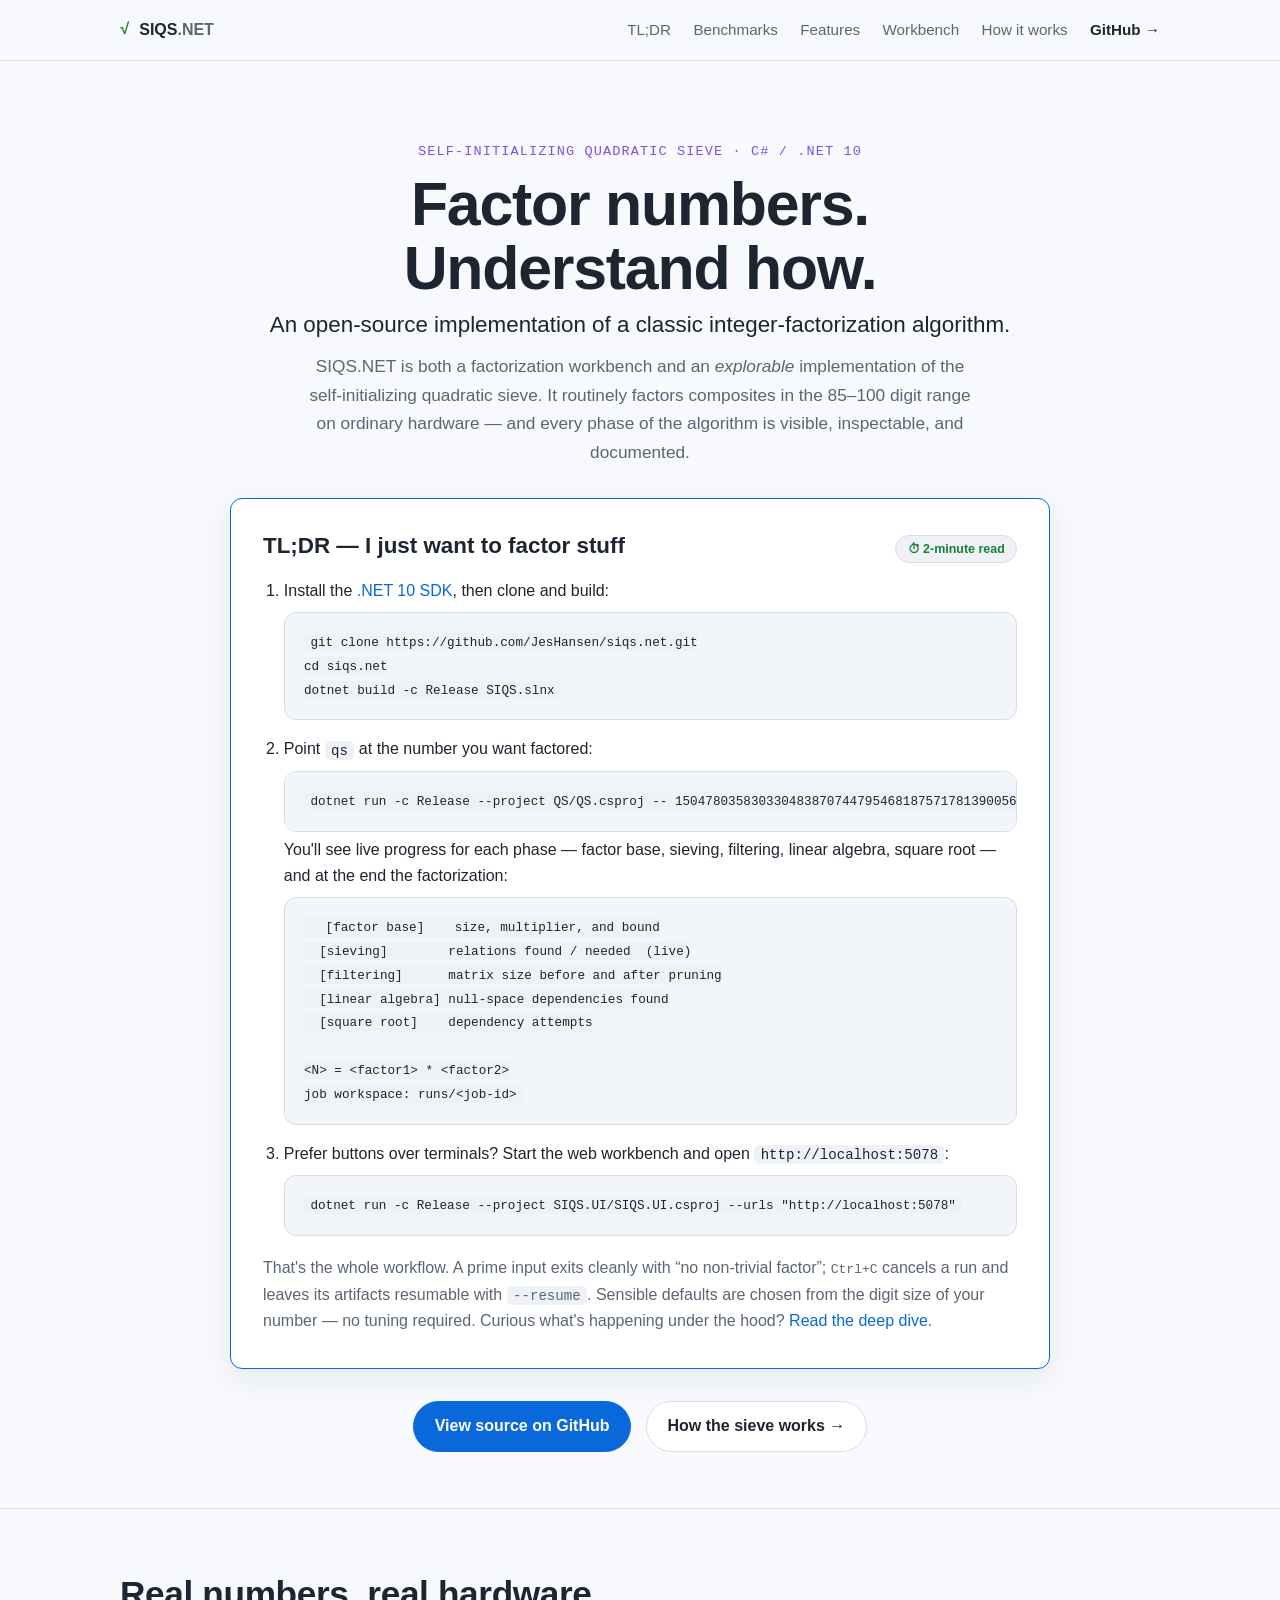
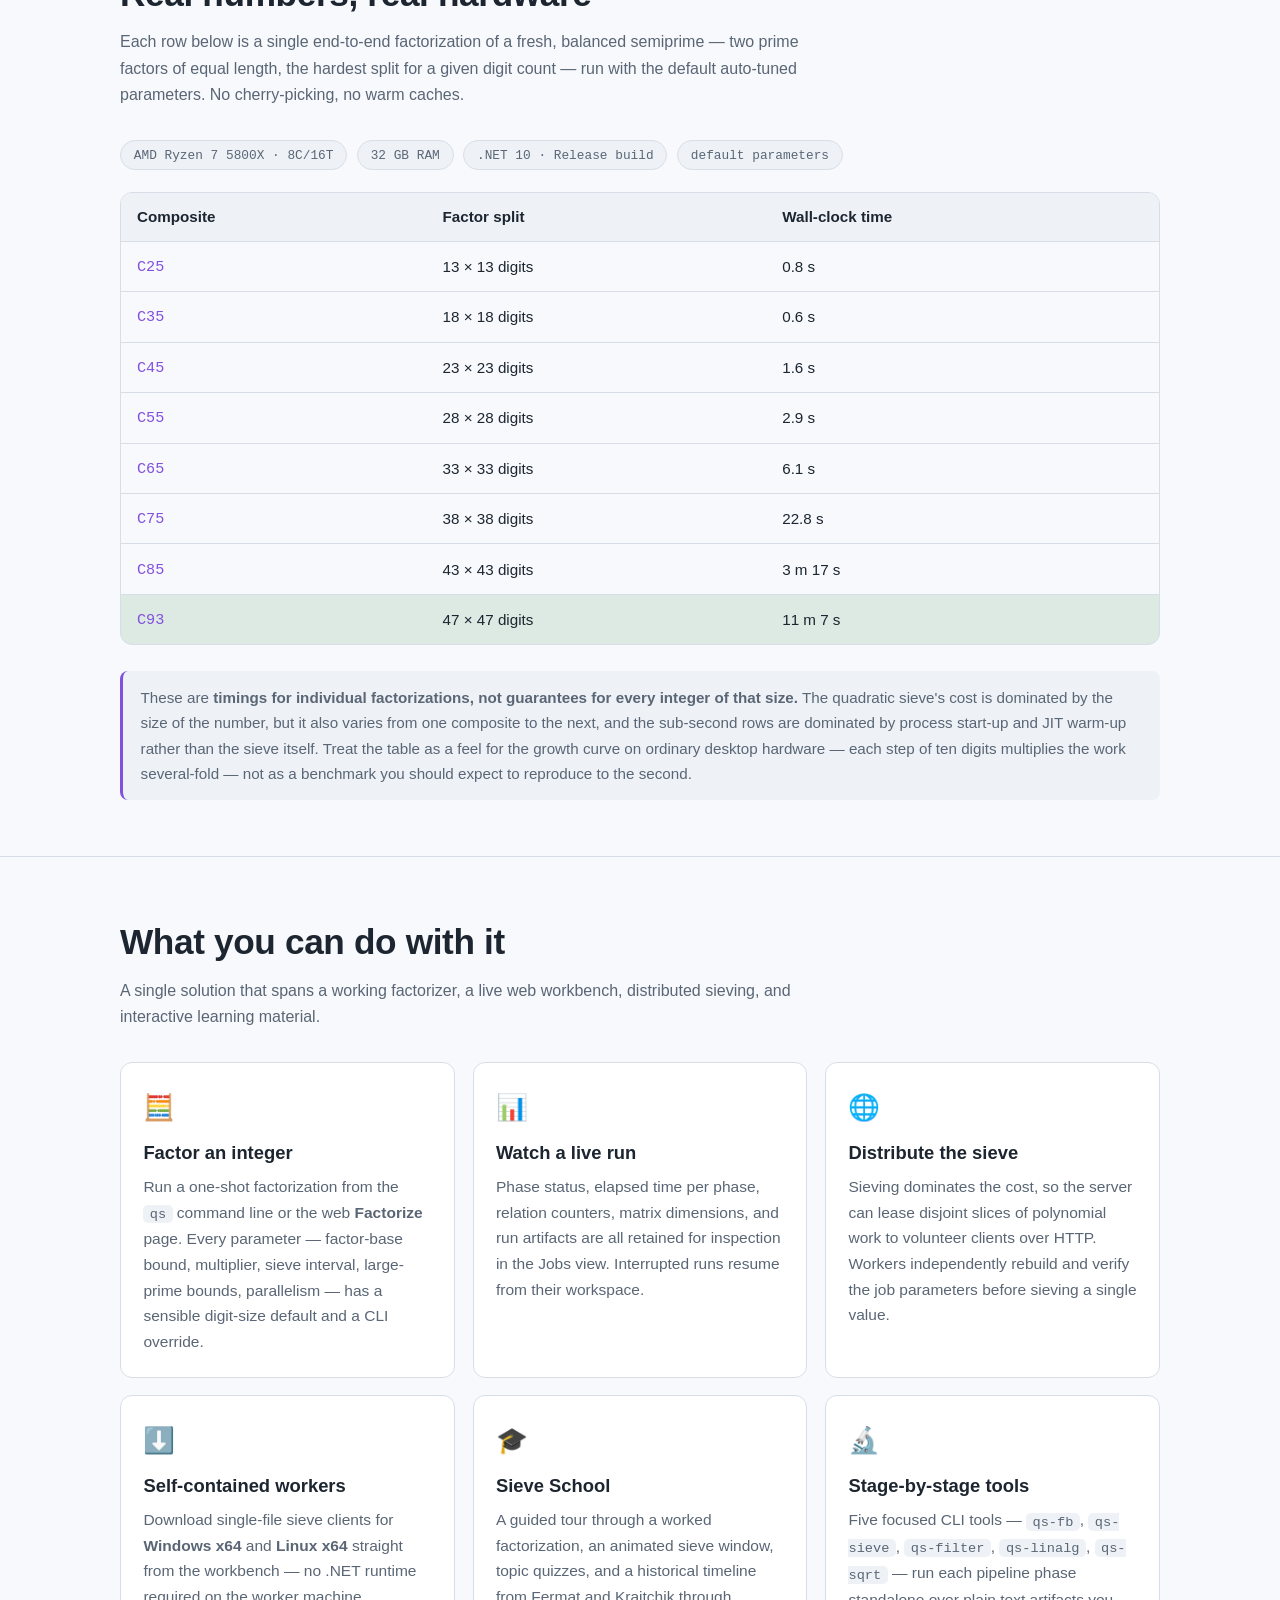
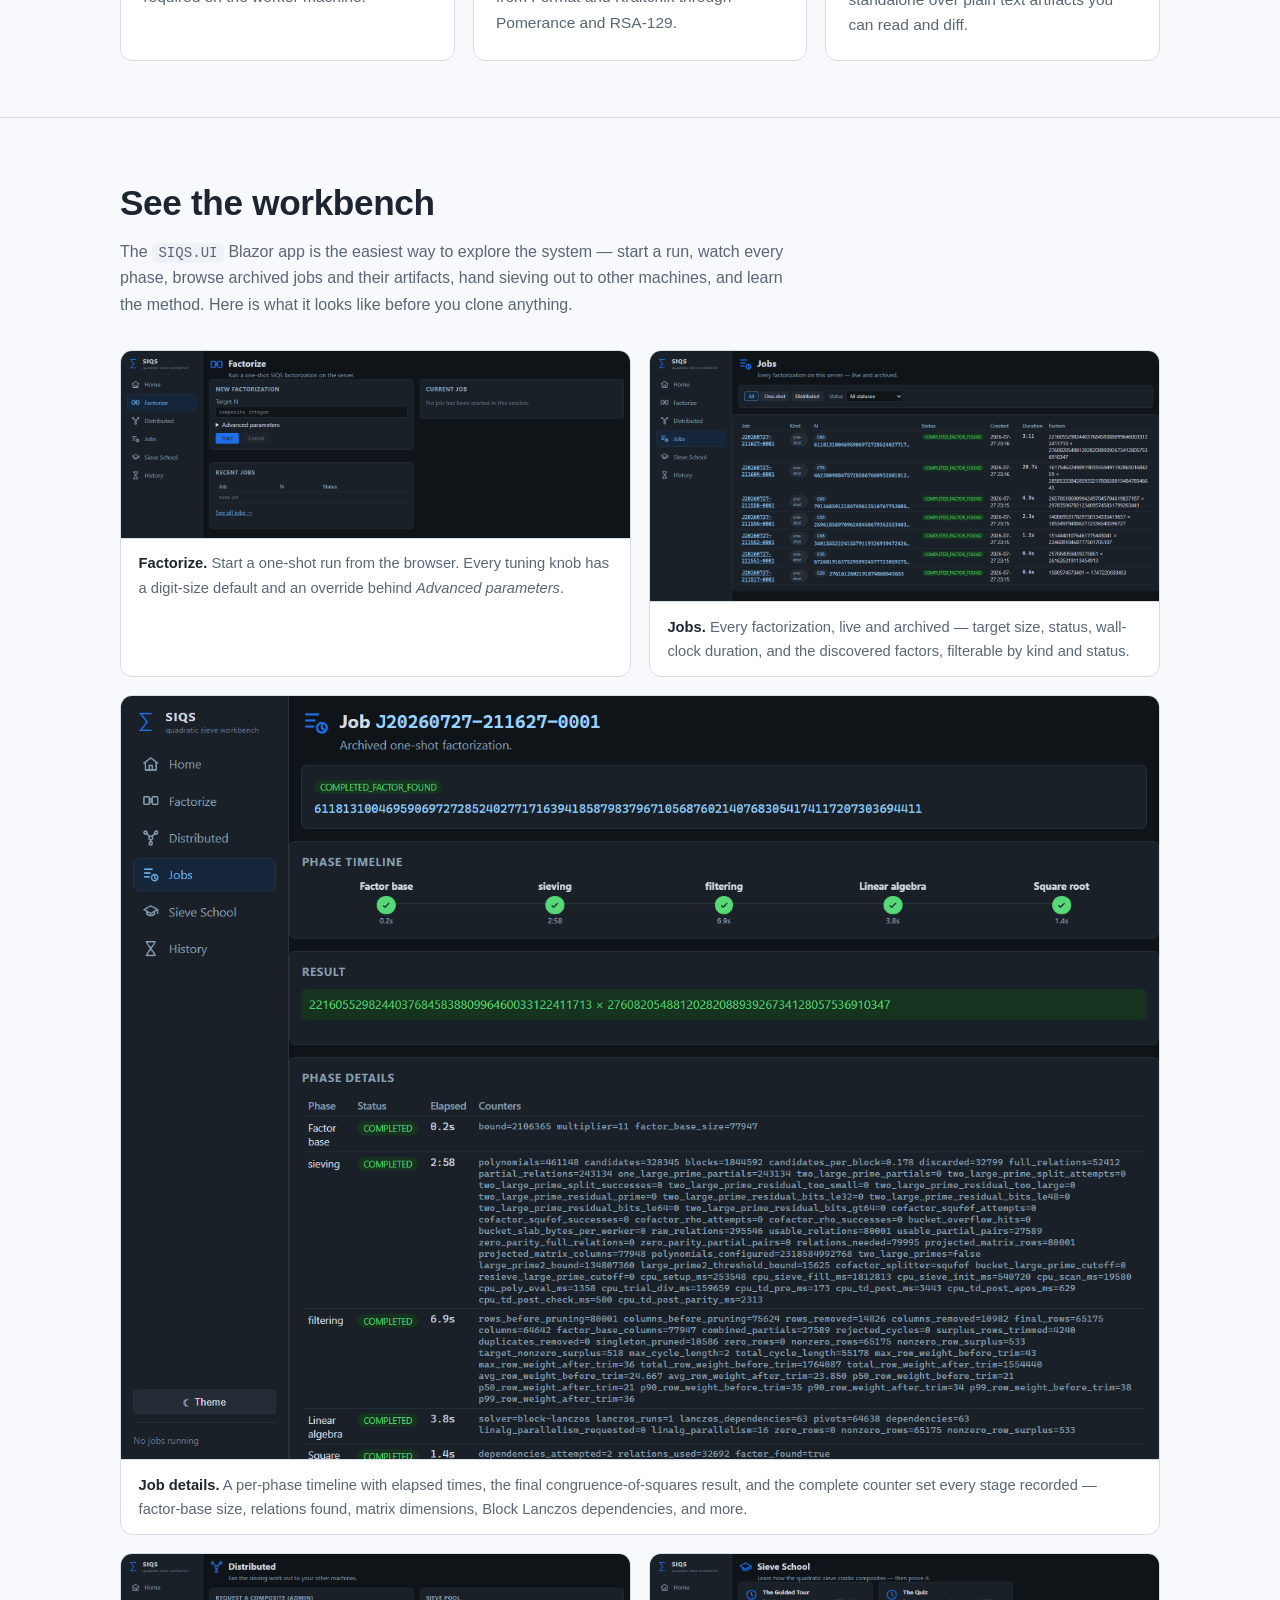
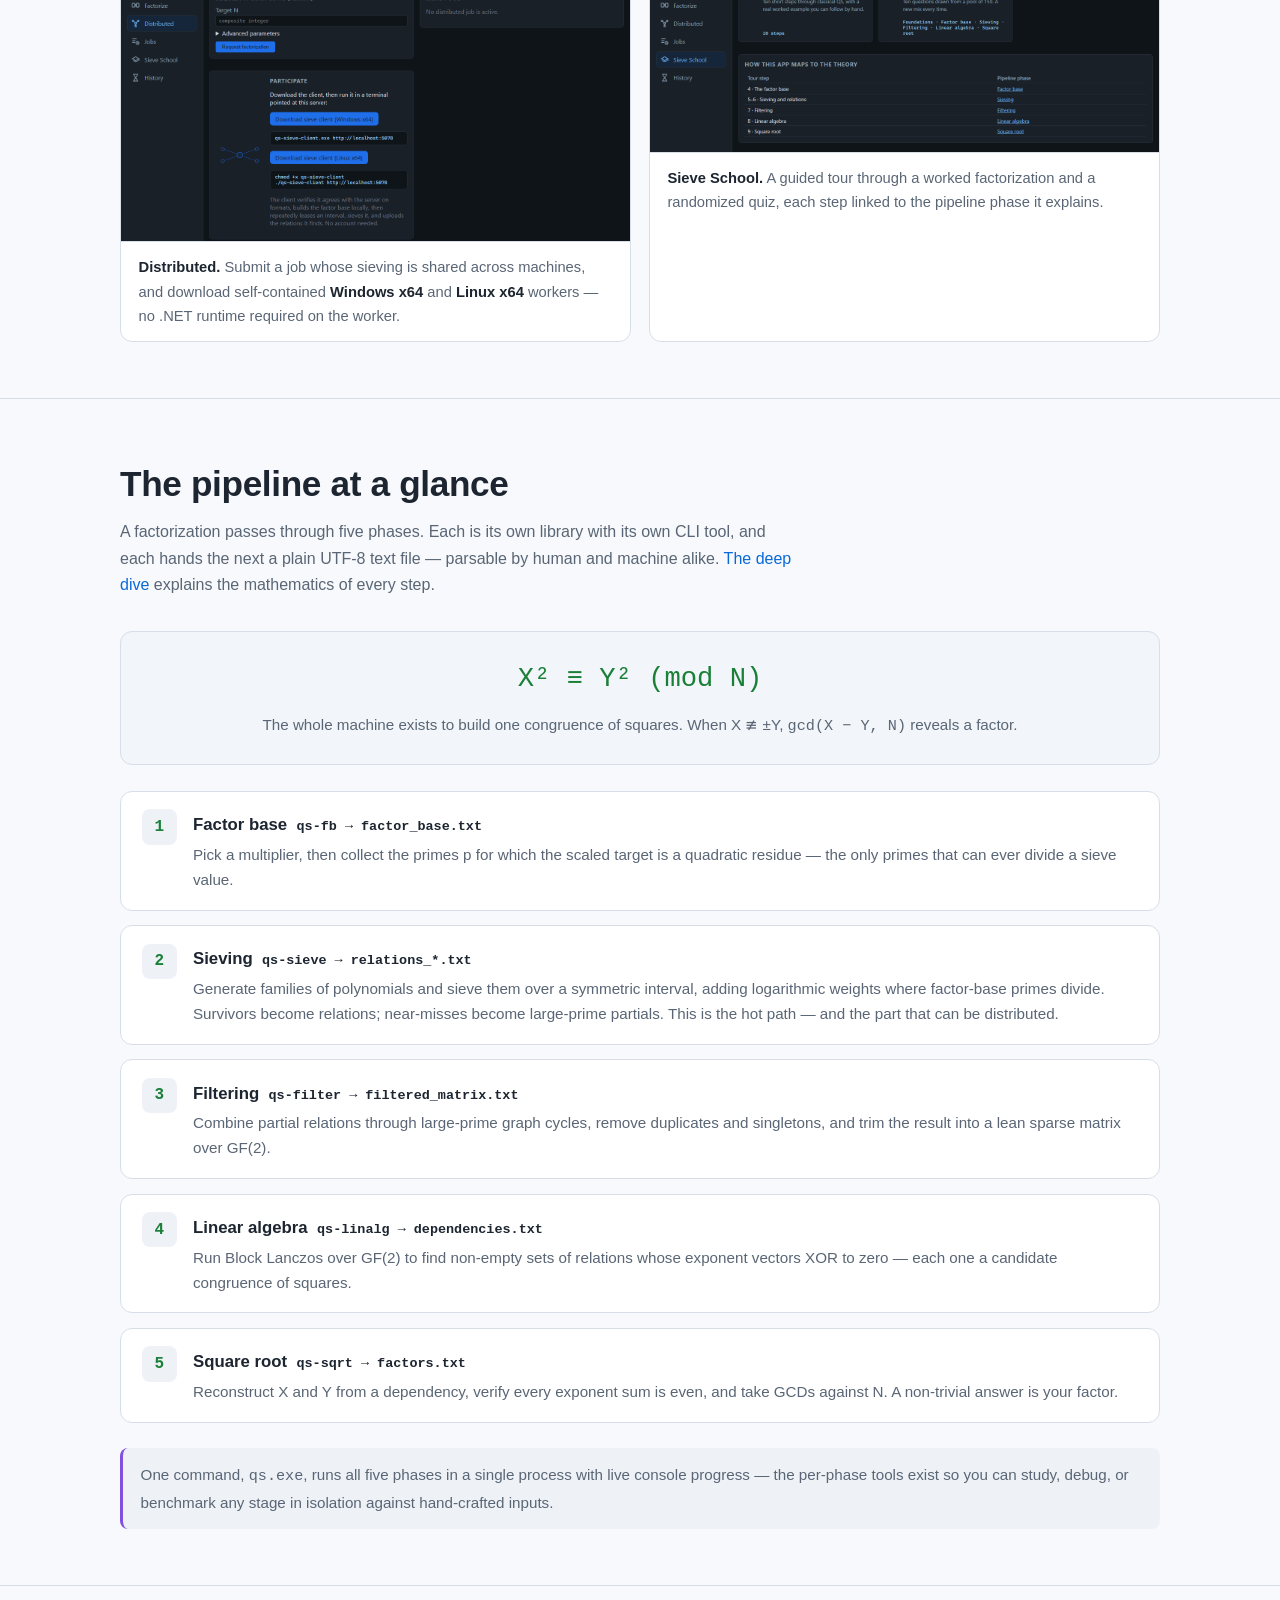
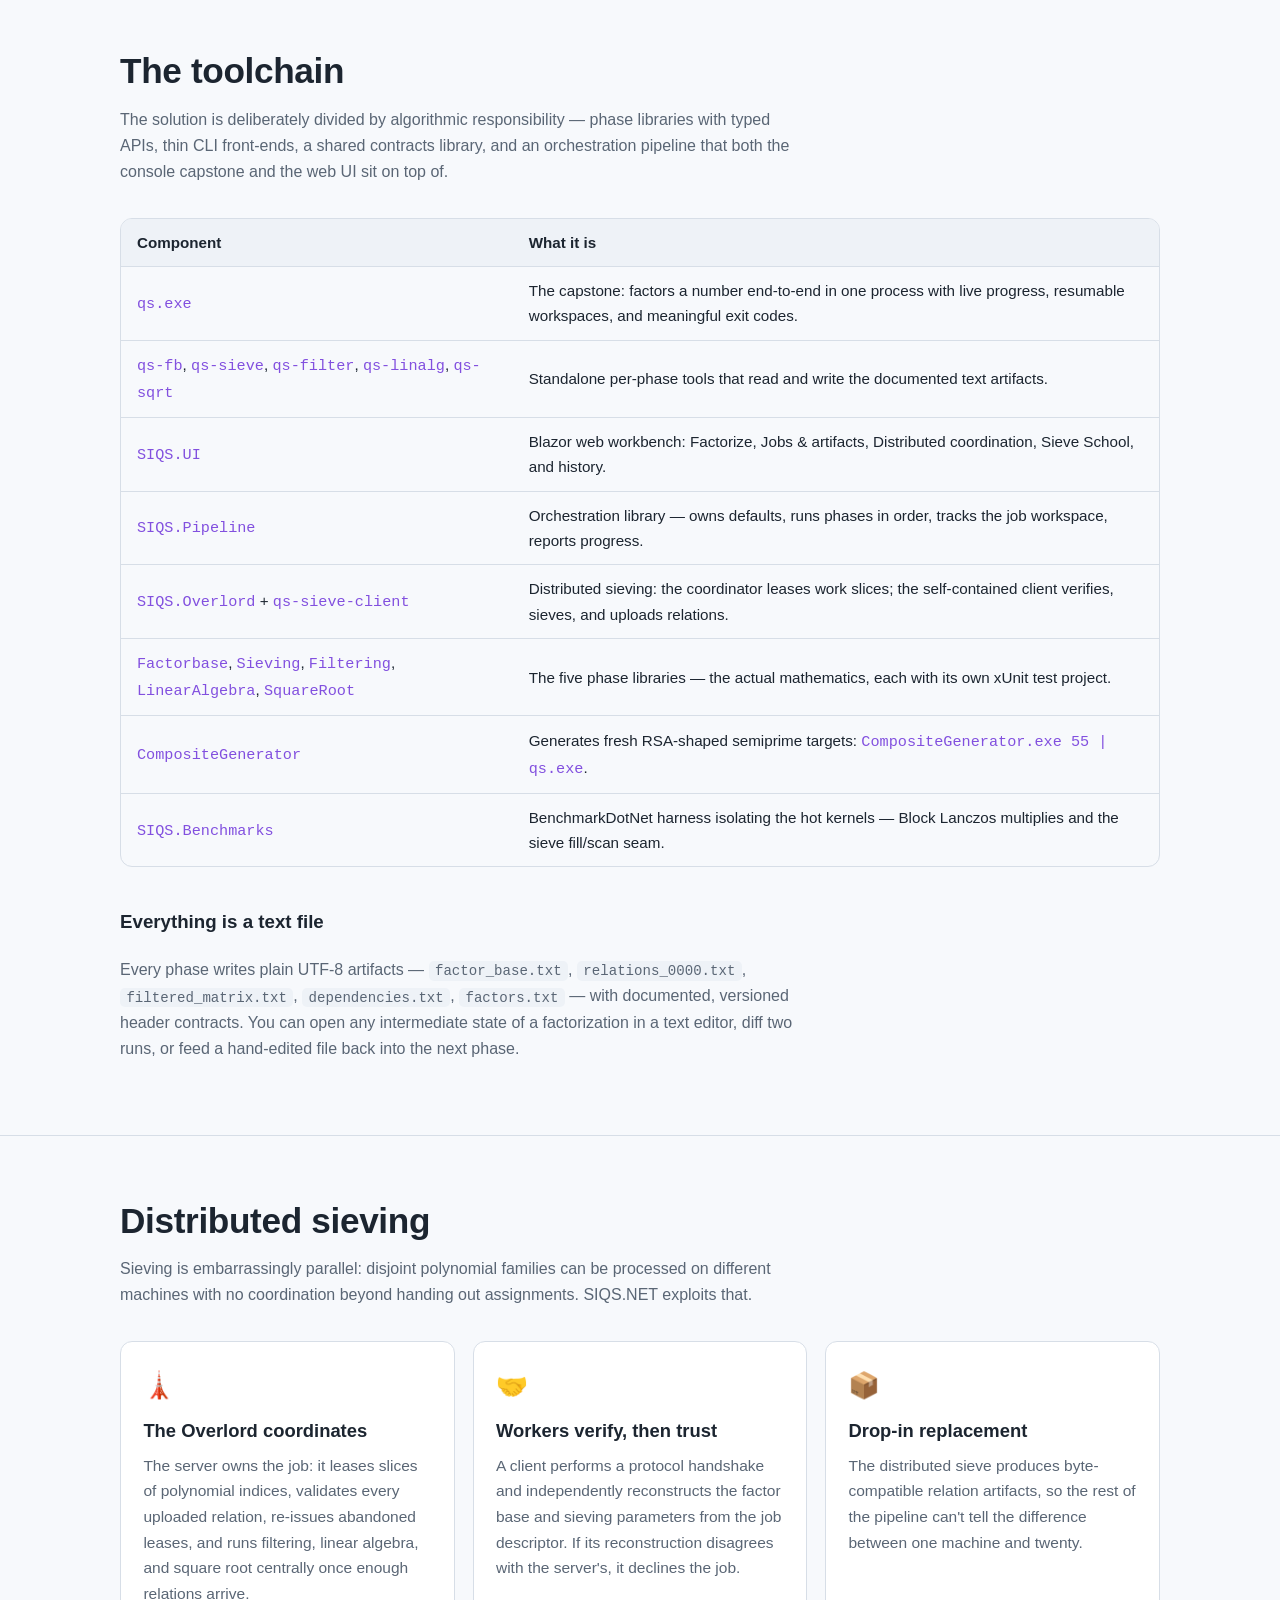
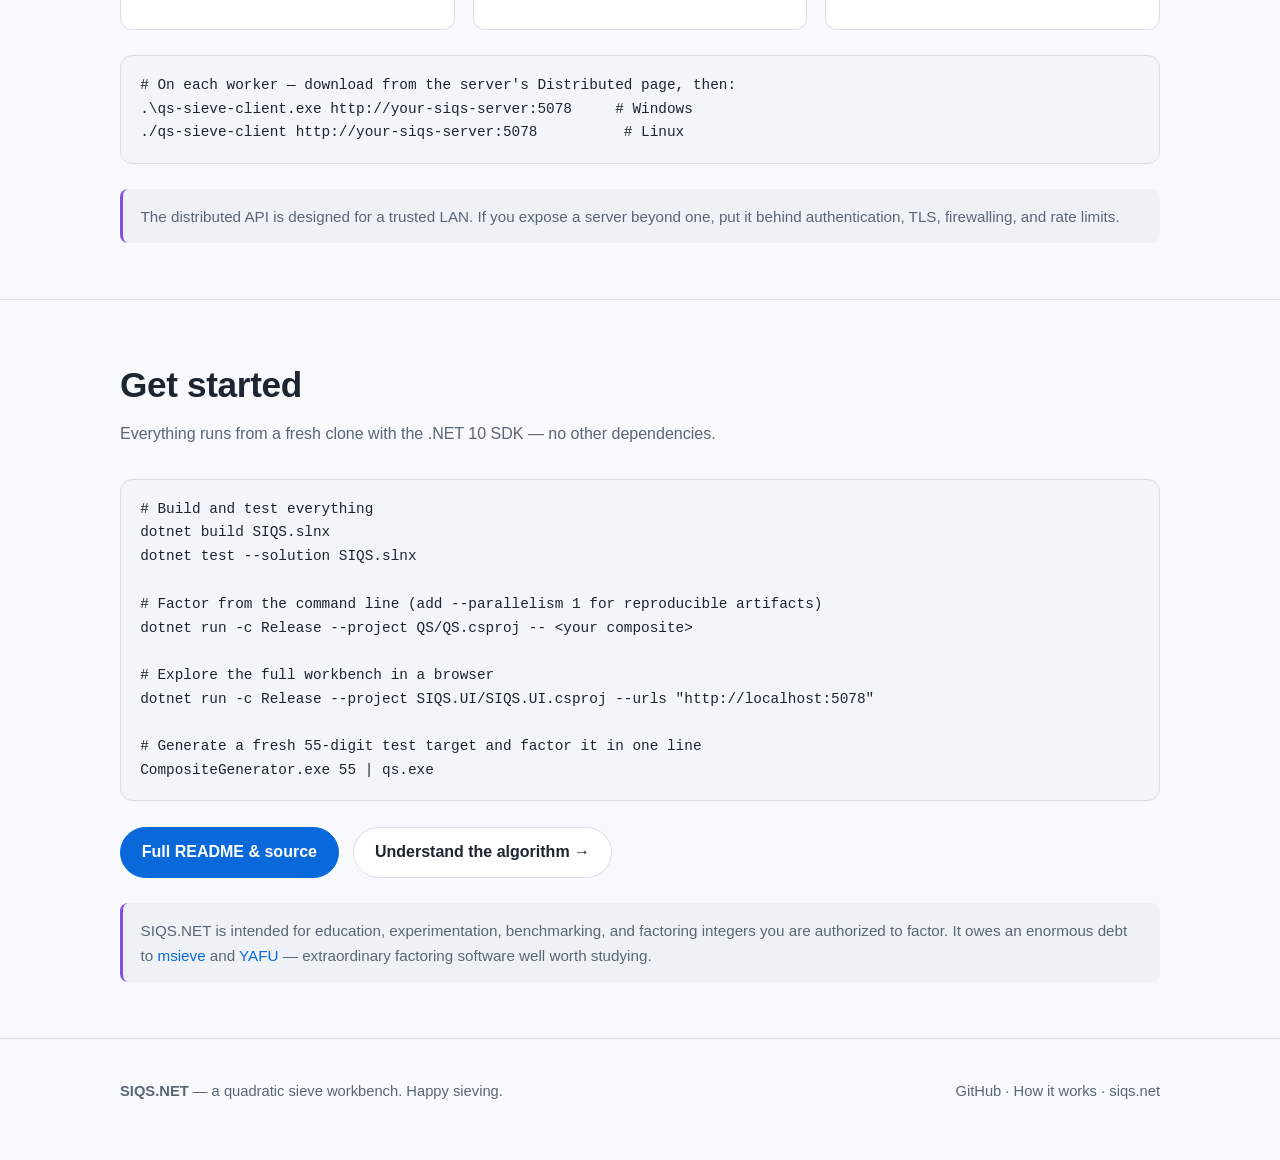
==== commit 91a726d9: "Add real benchmarks and a workbench screenshot gallery to the front page Two reviewer-requested impr" ====
--- a/index.html
+++ b/index.html
@@ -24,8 +24,9 @@
       <div class="brand"><span class="mark">√</span> <span>SIQS<span style="color:var(--text-dim)">.NET</span></span></div>
       <nav class="nav-links">
         <a href="#tldr">TL;DR</a>
+        <a href="#benchmarks">Benchmarks</a>
         <a href="#features">Features</a>
-        <a href="#toolchain">Toolchain</a>
+        <a href="#workbench">Workbench</a>
         <a href="how-it-works.html">How it works</a>
         <a class="ghlink" href="https://github.com/JesHansen/siqs.net">GitHub&nbsp;&rarr;</a>
       </nav>
@@ -93,6 +94,52 @@
       </div>
     </div>
 
+    <!-- ---------- Benchmarks ---------- -->
+    <section id="benchmarks">
+      <div class="wrap">
+        <h2>Real numbers, real hardware</h2>
+        <p class="section-lede">
+          Each row below is a single end-to-end factorization of a fresh, balanced semiprime —
+          two prime factors of equal length, the hardest split for a given digit count — run with
+          the default auto-tuned parameters. No cherry-picking, no warm caches.
+        </p>
+
+        <div class="bench-rig">
+          <span class="chip">AMD Ryzen 7 5800X · 8C/16T</span>
+          <span class="chip">32 GB RAM</span>
+          <span class="chip">.NET 10 · Release build</span>
+          <span class="chip">default parameters</span>
+        </div>
+
+        <div class="table-scroll" style="margin-top:1.4rem">
+          <table>
+            <thead>
+              <tr><th>Composite</th><th>Factor split</th><th>Wall-clock time</th></tr>
+            </thead>
+            <tbody>
+              <tr><td><code>C25</code></td><td>13 × 13 digits</td><td>0.8&nbsp;s</td></tr>
+              <tr><td><code>C35</code></td><td>18 × 18 digits</td><td>0.6&nbsp;s</td></tr>
+              <tr><td><code>C45</code></td><td>23 × 23 digits</td><td>1.6&nbsp;s</td></tr>
+              <tr><td><code>C55</code></td><td>28 × 28 digits</td><td>2.9&nbsp;s</td></tr>
+              <tr><td><code>C65</code></td><td>33 × 33 digits</td><td>6.1&nbsp;s</td></tr>
+              <tr><td><code>C75</code></td><td>38 × 38 digits</td><td>22.8&nbsp;s</td></tr>
+              <tr><td><code>C85</code></td><td>43 × 43 digits</td><td>3&nbsp;m 17&nbsp;s</td></tr>
+              <tr class="hi"><td><code>C93</code></td><td>47 × 47 digits</td><td>11&nbsp;m 7&nbsp;s</td></tr>
+            </tbody>
+          </table>
+        </div>
+
+        <div class="note">
+          These are <strong>timings for individual factorizations, not guarantees for every integer
+          of that size.</strong> The quadratic sieve's cost is dominated by the size of the number,
+          but it also varies from one composite to the next, and the sub-second rows are dominated by
+          process start-up and JIT warm-up rather than the sieve itself. Treat the table as a feel for
+          the growth curve on ordinary desktop hardware — each step of ten digits multiplies the work
+          several-fold — not as a benchmark you should expect to reproduce to the second.
+        </div>
+      </div>
+    </section>
+
     <!-- ---------- Features ---------- -->
     <section id="features">
       <div class="wrap">
@@ -145,6 +192,53 @@
               <code>qs-filter</code>, <code>qs-linalg</code>, <code>qs-sqrt</code> — run each
               pipeline phase standalone over plain text artifacts you can read and diff.</p>
           </div>
+        </div>
+      </div>
+    </section>
+
+    <!-- ---------- Workbench screenshots ---------- -->
+    <section id="workbench">
+      <div class="wrap">
+        <h2>See the workbench</h2>
+        <p class="section-lede">
+          The <code>SIQS.UI</code> Blazor app is the easiest way to explore the system — start a run,
+          watch every phase, browse archived jobs and their artifacts, hand sieving out to other
+          machines, and learn the method. Here is what it looks like before you clone anything.
+        </p>
+
+        <div class="shots">
+          <figure>
+            <img src="img/workbench-factorize.png" width="1360" height="498"
+                 alt="The Factorize page: a target-N field, an advanced-parameters panel, and a recent-jobs list." loading="lazy" />
+            <figcaption><strong>Factorize.</strong> Start a one-shot run from the browser. Every
+              tuning knob has a digit-size default and an override behind <em>Advanced parameters</em>.</figcaption>
+          </figure>
+          <figure>
+            <img src="img/workbench-jobs.png" width="1360" height="668"
+                 alt="The Jobs list showing seven completed factorizations with sizes, durations, and factors." loading="lazy" />
+            <figcaption><strong>Jobs.</strong> Every factorization, live and archived — target size,
+              status, wall-clock duration, and the discovered factors, filterable by kind and status.</figcaption>
+          </figure>
+          <figure class="wide">
+            <img src="img/workbench-jobdetails.png" width="1360" height="1000"
+                 alt="A job-details page: a five-phase timeline, the factor result, and a per-phase counters table." loading="lazy" />
+            <figcaption><strong>Job details.</strong> A per-phase timeline with elapsed times, the
+              final congruence-of-squares result, and the complete counter set every stage recorded —
+              factor-base size, relations found, matrix dimensions, Block Lanczos dependencies, and more.</figcaption>
+          </figure>
+          <figure>
+            <img src="img/workbench-distributed.png" width="1360" height="768"
+                 alt="The Distributed page: submit a composite and download self-contained Windows and Linux sieve clients." loading="lazy" />
+            <figcaption><strong>Distributed.</strong> Submit a job whose sieving is shared across
+              machines, and download self-contained <strong>Windows x64</strong> and
+              <strong>Linux x64</strong> workers — no .NET runtime required on the worker.</figcaption>
+          </figure>
+          <figure>
+            <img src="img/workbench-learn.png" width="1360" height="530"
+                 alt="Sieve School: a guided tour and a quiz, with a table mapping tour steps to pipeline phases." loading="lazy" />
+            <figcaption><strong>Sieve School.</strong> A guided tour through a worked factorization
+              and a randomized quiz, each step linked to the pipeline phase it explains.</figcaption>
+          </figure>
         </div>
       </div>
     </section>
--- a/css/style.css
+++ b/css/style.css
@@ -219,6 +219,53 @@
 tr:last-child td { border-bottom: none; }
 td code { color: var(--accent-3); }
 
+/* ---------- Benchmarks ---------- */
+.bench-rig { display: flex; flex-wrap: wrap; gap: 0.6rem; }
+.chip {
+  font-family: "SFMono-Regular", Consolas, monospace;
+  font-size: 0.8rem;
+  color: var(--text-dim);
+  background: var(--bg-elev-2);
+  border: 1px solid var(--border);
+  border-radius: 999px;
+  padding: 0.2rem 0.8rem;
+}
+#benchmarks tbody tr.hi td { background: color-mix(in srgb, var(--accent-2) 12%, transparent); }
+#benchmarks td:last-child, #benchmarks th:last-child {
+  font-variant-numeric: tabular-nums;
+  white-space: nowrap;
+}
+
+/* ---------- Workbench screenshot gallery ---------- */
+.shots {
+  display: grid;
+  gap: 1.1rem;
+  grid-template-columns: repeat(2, 1fr);
+  margin-top: 1.4rem;
+}
+.shots figure {
+  margin: 0;
+  background: var(--bg-elev);
+  border: 1px solid var(--border);
+  border-radius: var(--radius);
+  overflow: hidden;
+  transition: border-color 0.15s ease, transform 0.1s ease;
+}
+.shots figure:hover { border-color: var(--accent); transform: translateY(-2px); }
+.shots figure img {
+  display: block;
+  width: 100%;
+  height: auto;
+  border-bottom: 1px solid var(--border);
+}
+.shots figcaption { padding: 0.8rem 1.1rem; color: var(--text-dim); font-size: 0.92rem; }
+.shots figcaption strong { color: var(--text); }
+.shots .wide { grid-column: 1 / -1; }
+@media (max-width: 640px) {
+  .shots { grid-template-columns: 1fr; }
+  .shots .wide { grid-column: auto; }
+}
+
 /* ---------- Footer ---------- */
 footer.site {
   border-top: 1px solid var(--border);
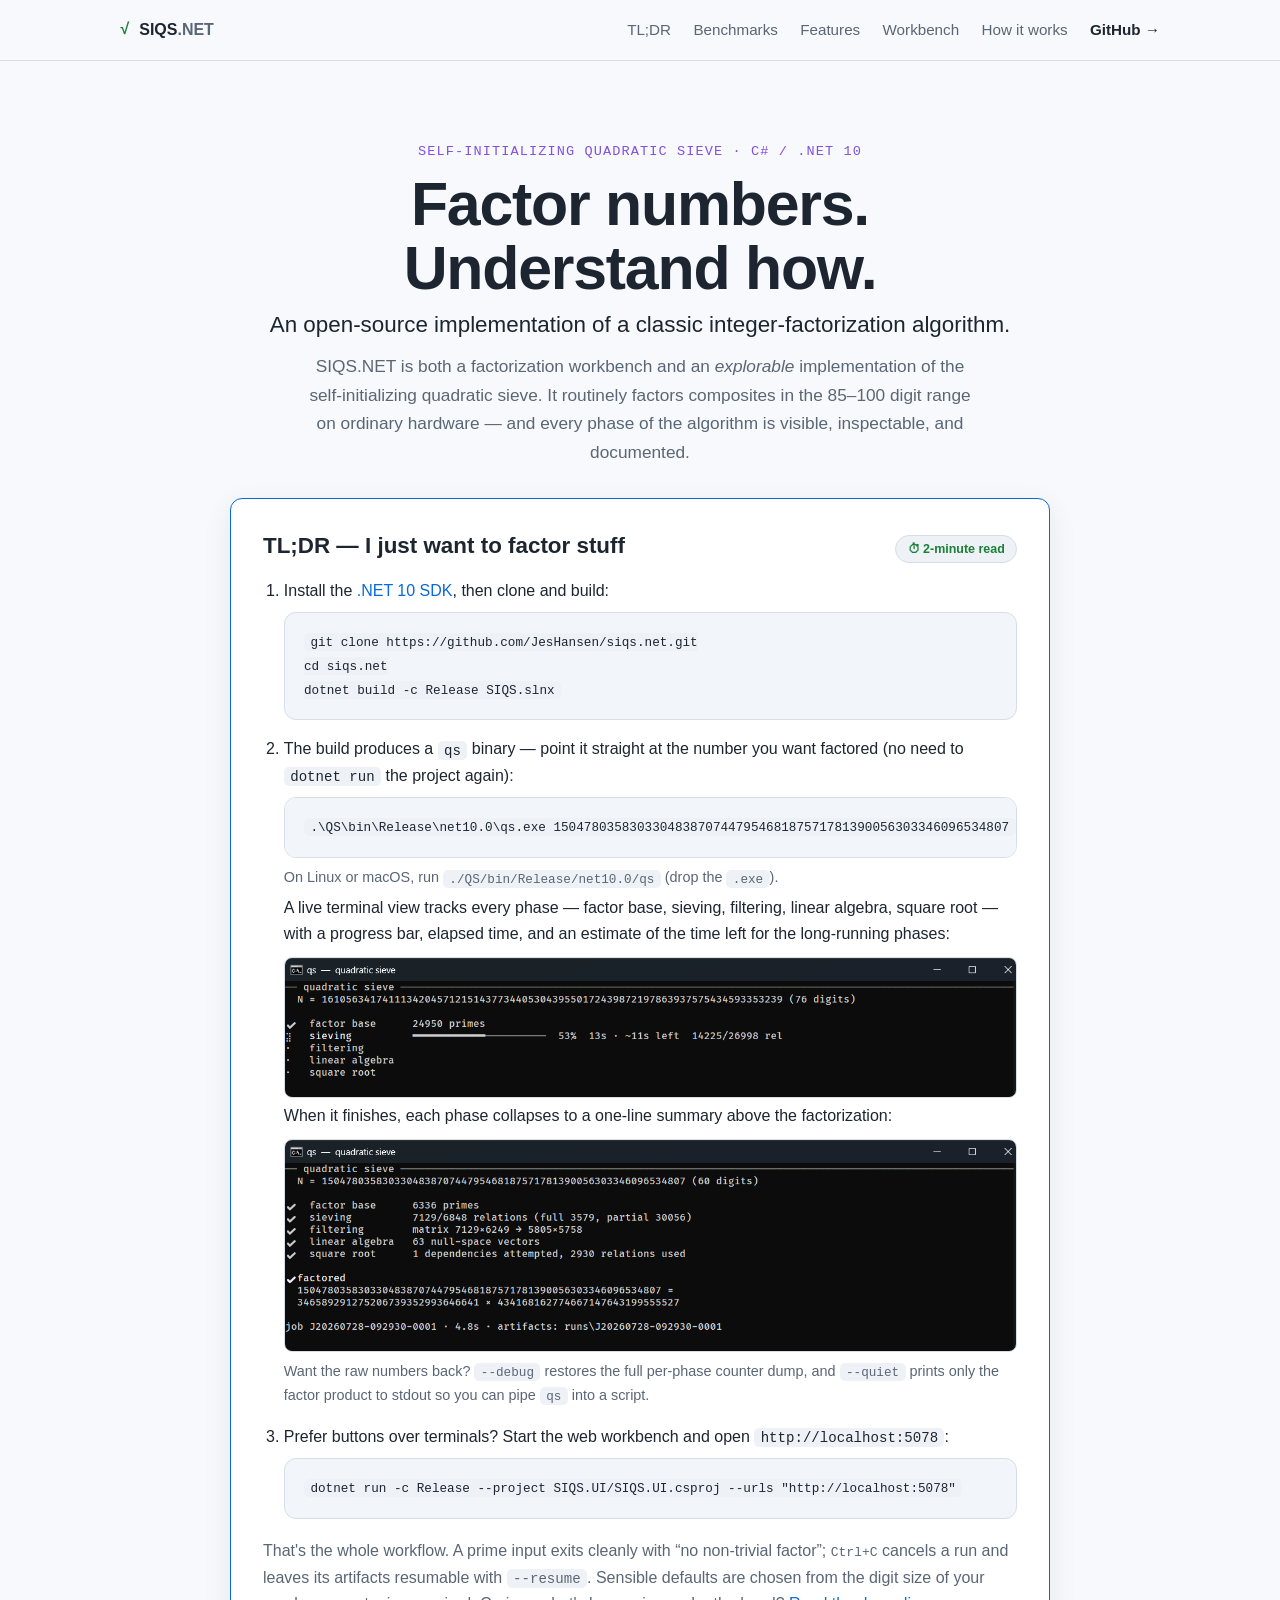
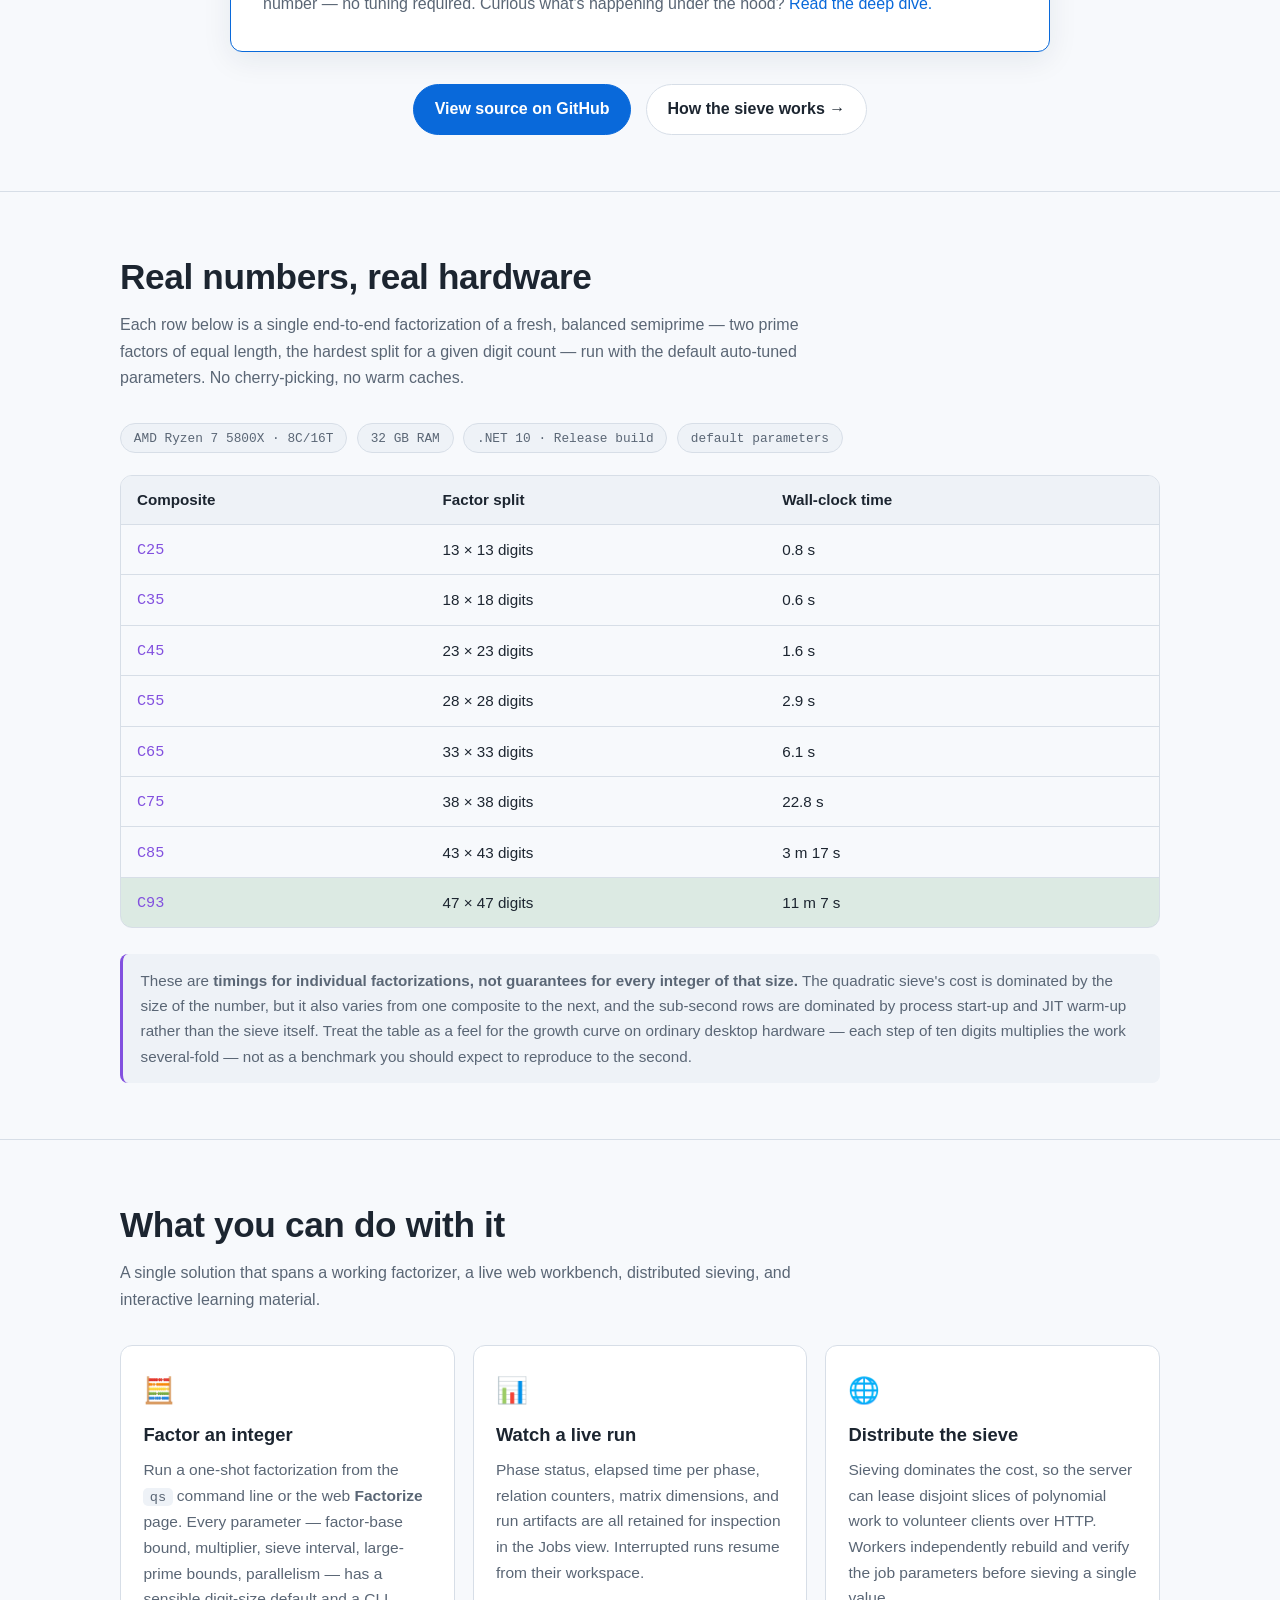
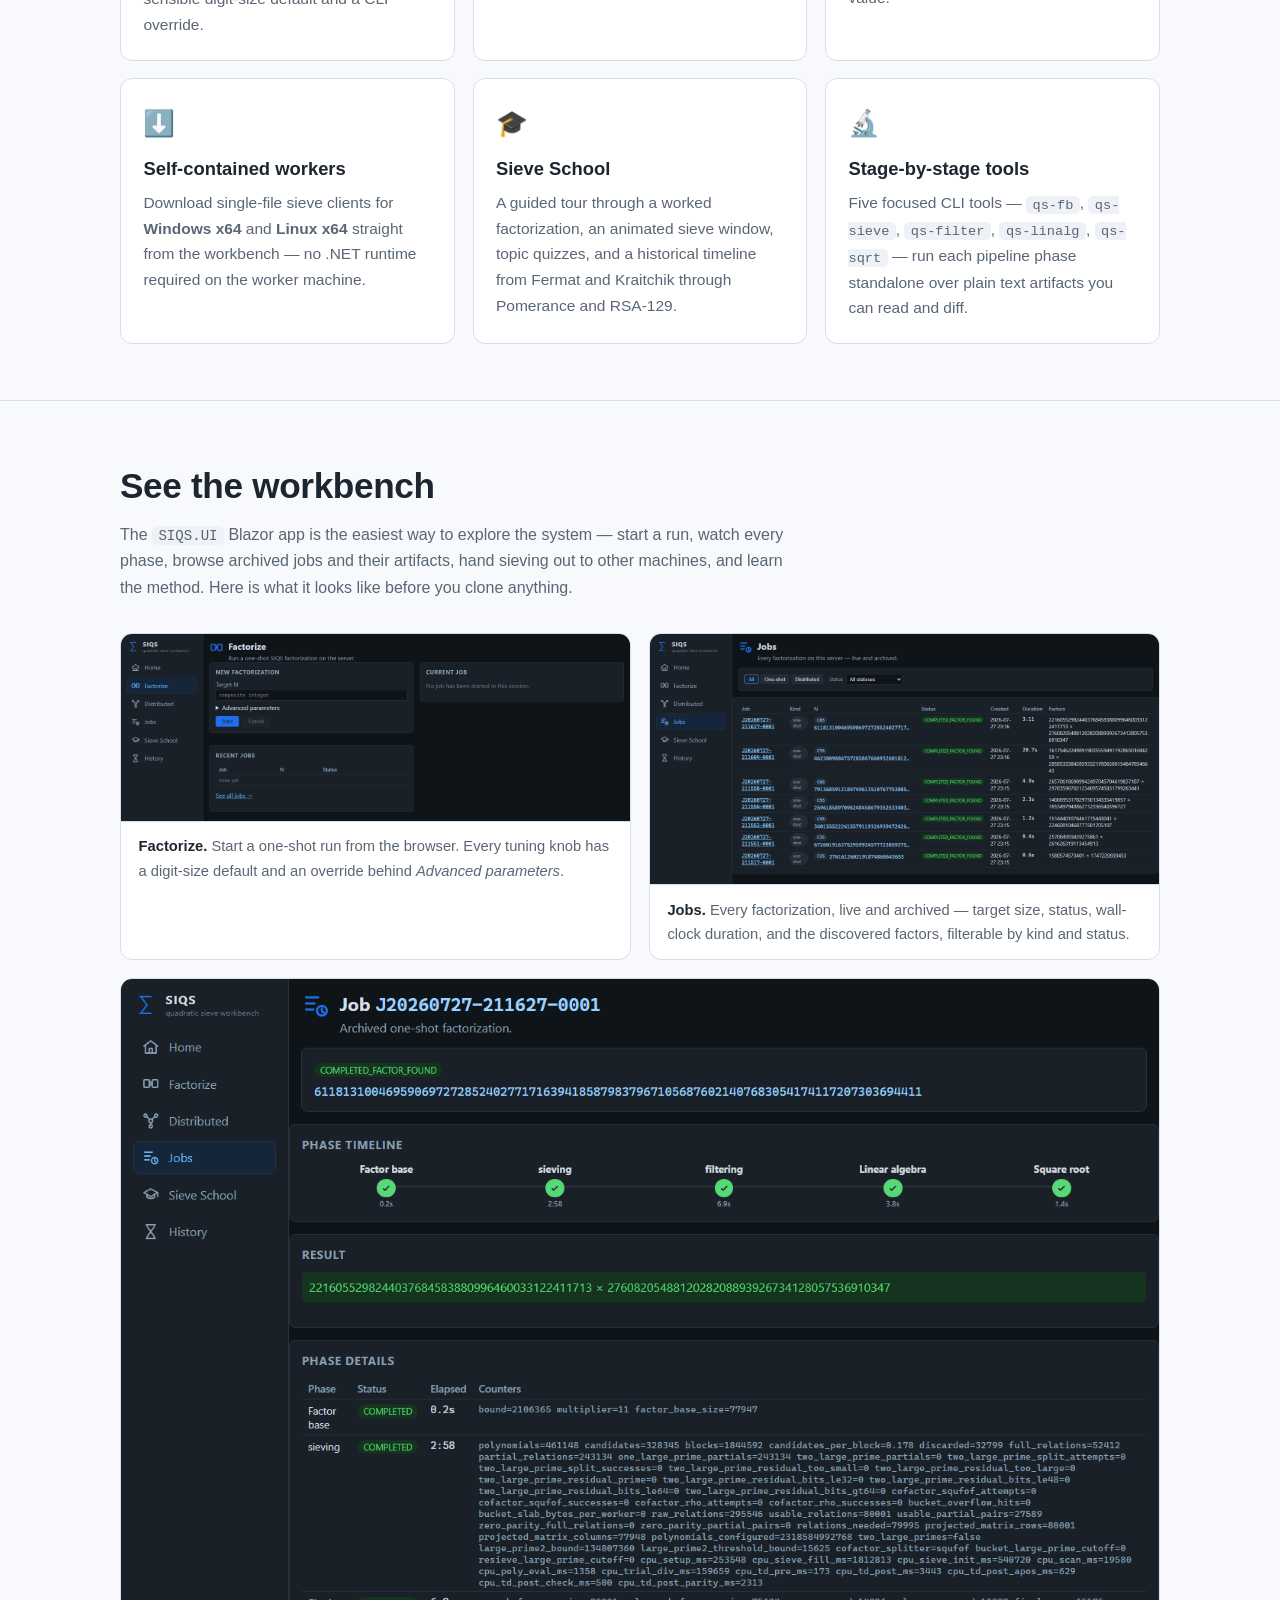
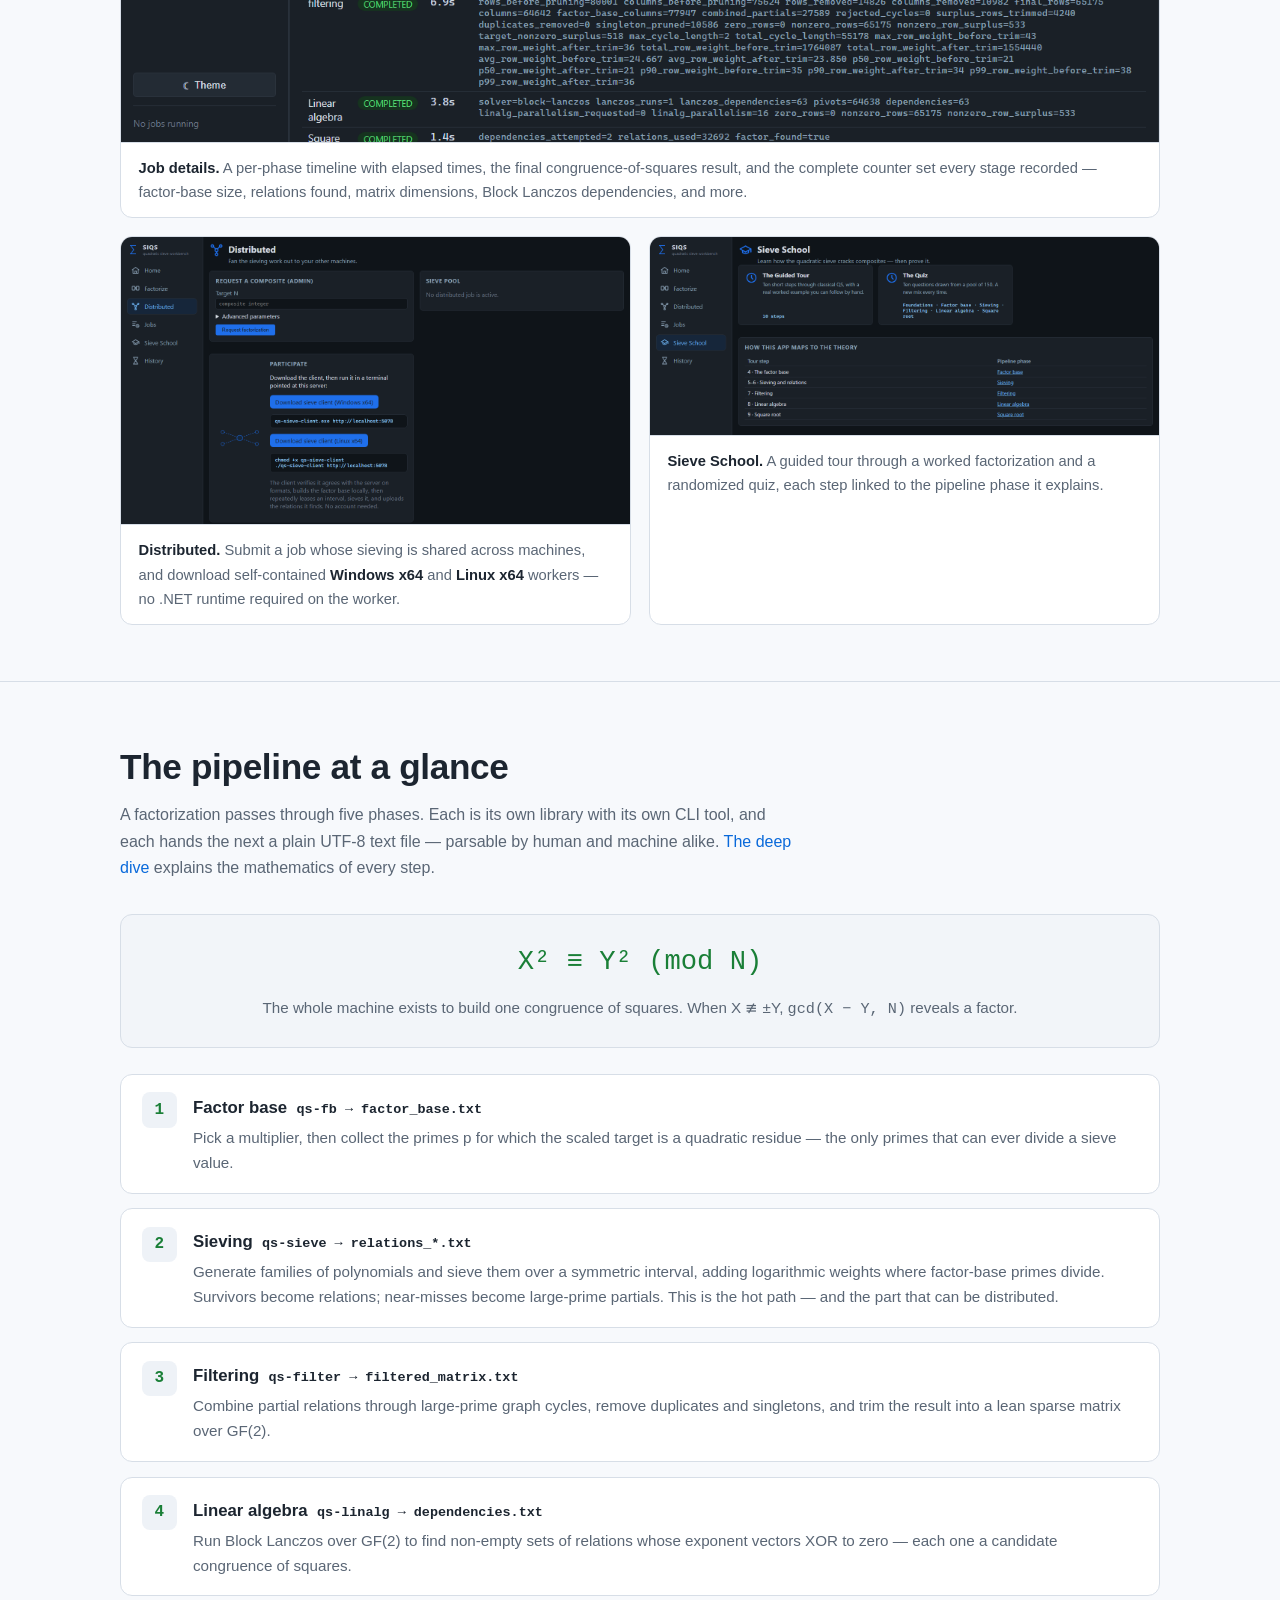
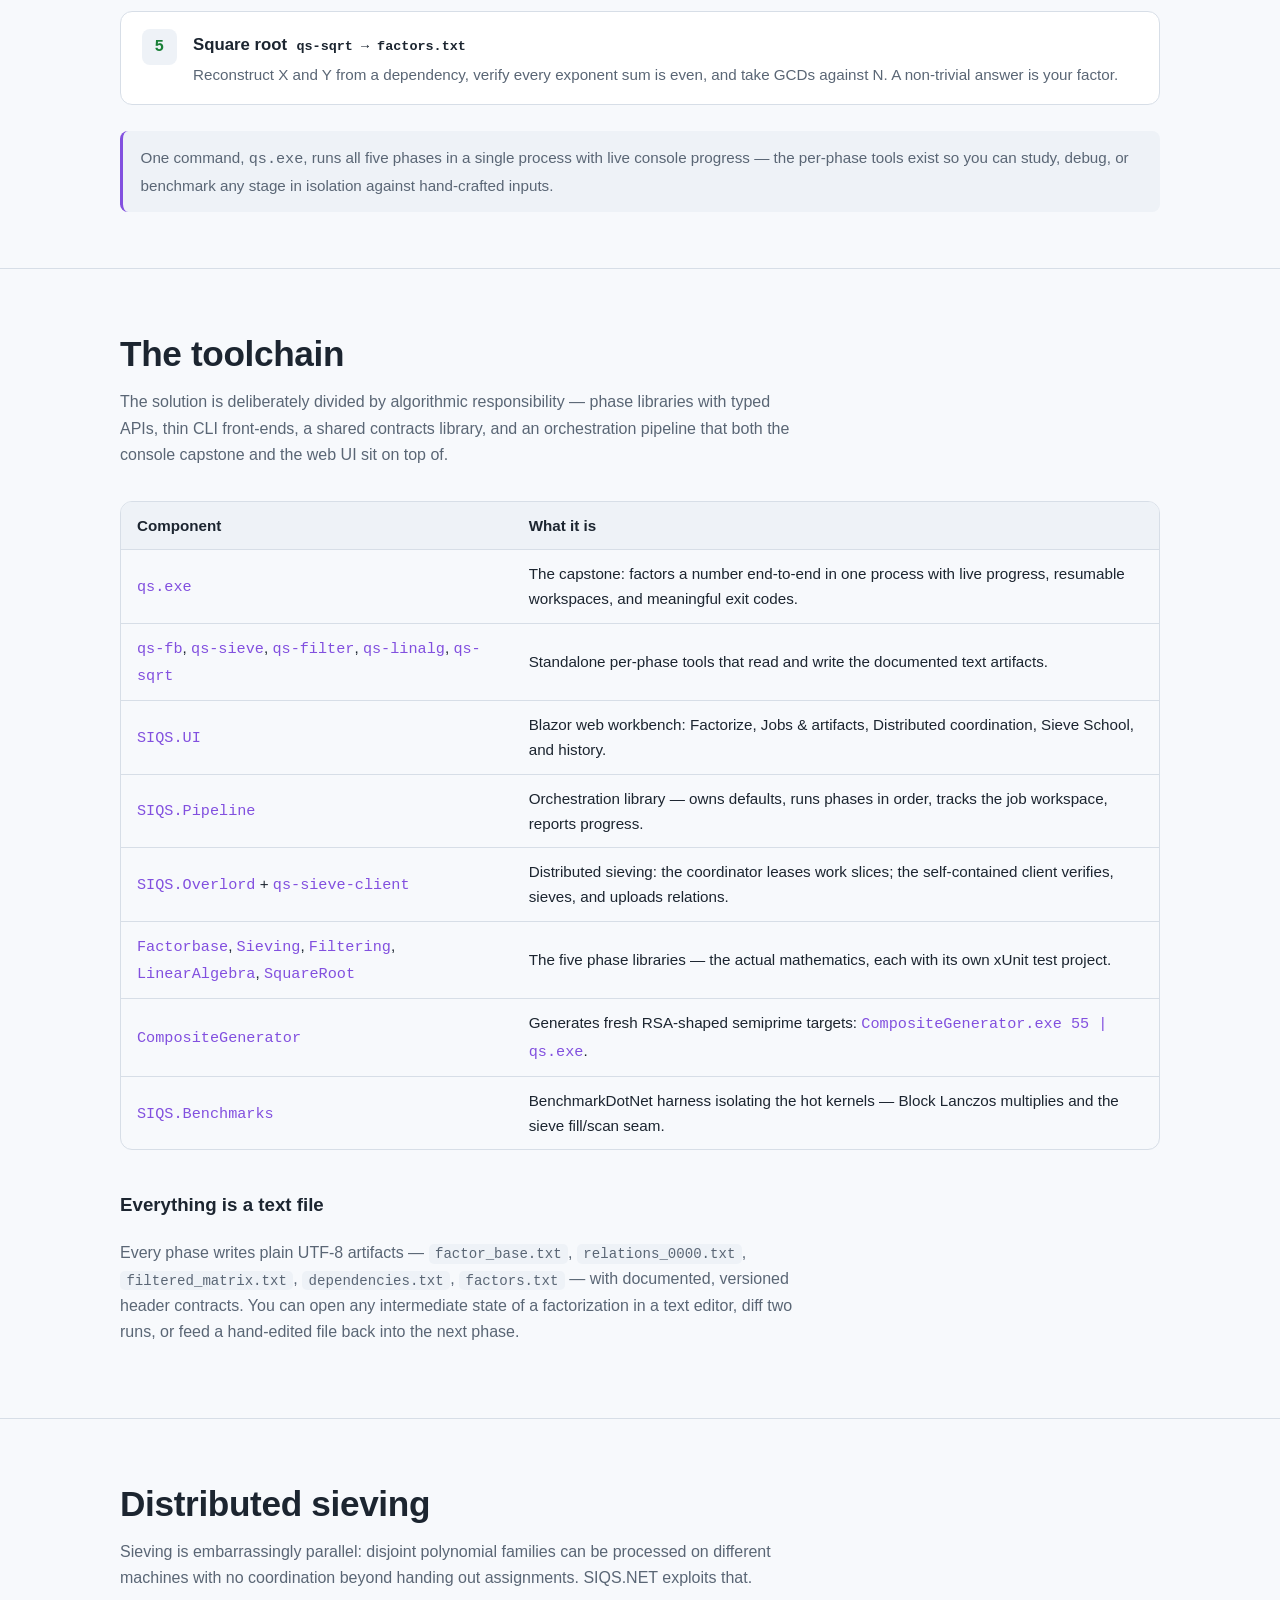
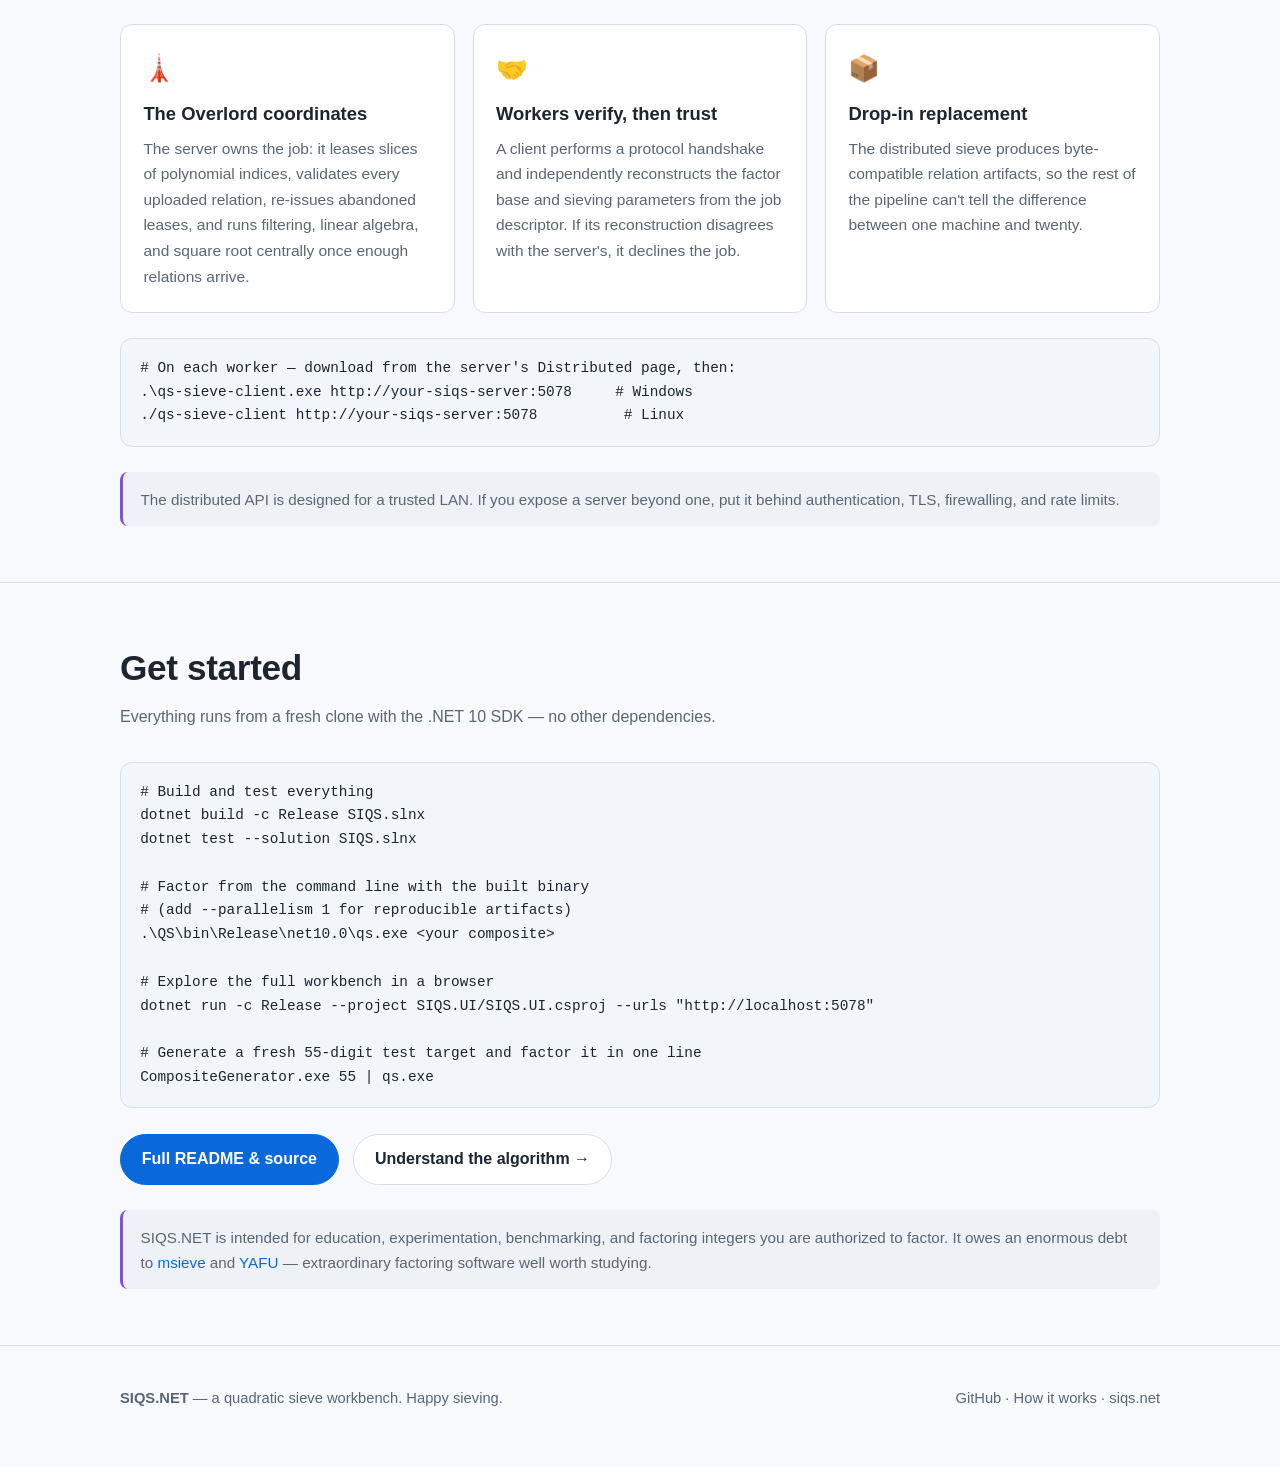
==== commit f8511937: "Showcase the Spectre.Console TUI and invoke the built qs binary The capstone `qs` tool switched from" ====
--- a/index.html
+++ b/index.html
@@ -60,18 +60,26 @@
 dotnet build -c Release SIQS.slnx</code></pre>
           </li>
           <li>
-            <p>Point <code>qs</code> at the number you want factored:</p>
-            <pre><code>dotnet run -c Release --project QS/QS.csproj -- 150478035830330483870744795468187571781390056303346096534807</code></pre>
-            <p>You'll see live progress for each phase — factor base, sieving, filtering, linear
-              algebra, square root — and at the end the factorization:</p>
-            <pre><code>  [factor base]    size, multiplier, and bound
-  [sieving]        relations found / needed  (live)
-  [filtering]      matrix size before and after pruning
-  [linear algebra] null-space dependencies found
-  [square root]    dependency attempts
-
-&lt;N&gt; = &lt;factor1&gt; * &lt;factor2&gt;
-job workspace: runs/&lt;job-id&gt;</code></pre>
+            <p>The build produces a <code>qs</code> binary — point it straight at the number you
+              want factored (no need to <code>dotnet run</code> the project again):</p>
+            <pre><code>.\QS\bin\Release\net10.0\qs.exe 150478035830330483870744795468187571781390056303346096534807</code></pre>
+            <p class="hint">On Linux or macOS, run <code>./QS/bin/Release/net10.0/qs</code> (drop the
+              <code>.exe</code>).</p>
+            <p>A live terminal view tracks every phase — factor base, sieving, filtering, linear
+              algebra, square root — with a progress bar, elapsed time, and an estimate of the time
+              left for the long-running phases:</p>
+            <figure class="term">
+              <img src="img/qs-tui-live.png" width="1204" height="228" loading="lazy"
+                   alt="The qs terminal UI mid-run: factor base done, sieving at 53% with a live progress bar showing elapsed time, estimated time left, and relations found, and the remaining phases still pending." />
+            </figure>
+            <p>When it finishes, each phase collapses to a one-line summary above the factorization:</p>
+            <figure class="term">
+              <img src="img/qs-tui-result.png" width="1204" height="348" loading="lazy"
+                   alt="The qs terminal UI after completion: all five phases checked off with one-line summaries, the result N = p times q, and a dim job and artifacts footer." />
+            </figure>
+            <p class="hint">Want the raw numbers back? <code>--debug</code> restores the full per-phase
+              counter dump, and <code>--quiet</code> prints only the factor product to stdout so you
+              can pipe <code>qs</code> into a script.</p>
           </li>
           <li>
             <p>Prefer buttons over terminals? Start the web workbench and open
@@ -402,11 +410,12 @@
           Everything runs from a fresh clone with the .NET 10 SDK — no other dependencies.
         </p>
         <pre><code># Build and test everything
-dotnet build SIQS.slnx
+dotnet build -c Release SIQS.slnx
 dotnet test --solution SIQS.slnx
 
-# Factor from the command line (add --parallelism 1 for reproducible artifacts)
-dotnet run -c Release --project QS/QS.csproj -- &lt;your composite&gt;
+# Factor from the command line with the built binary
+# (add --parallelism 1 for reproducible artifacts)
+.\QS\bin\Release\net10.0\qs.exe &lt;your composite&gt;
 
 # Explore the full workbench in a browser
 dotnet run -c Release --project SIQS.UI/SIQS.UI.csproj --urls "http://localhost:5078"
--- a/css/style.css
+++ b/css/style.css
@@ -322,6 +322,20 @@
 .tldr ol li:last-child { margin-bottom: 0; }
 .tldr pre { margin: 0.5rem 0 0; }
 .tldr p { margin: 0.3rem 0; }
+.tldr .hint { color: var(--text-dim); font-size: 0.9rem; margin-top: 0.5rem; }
+.tldr figure.term { margin: 0.6rem 0 0; }
+.tldr figure.term img {
+  display: block;
+  width: 100%;
+  height: auto;
+  border: 1px solid var(--border);
+  border-radius: 8px;
+}
+.tldr figure.term figcaption {
+  margin-top: 0.35rem;
+  color: var(--text-dim);
+  font-size: 0.85rem;
+}
 
 /* ---------- Article (deep-dive) layout ---------- */
 .article {
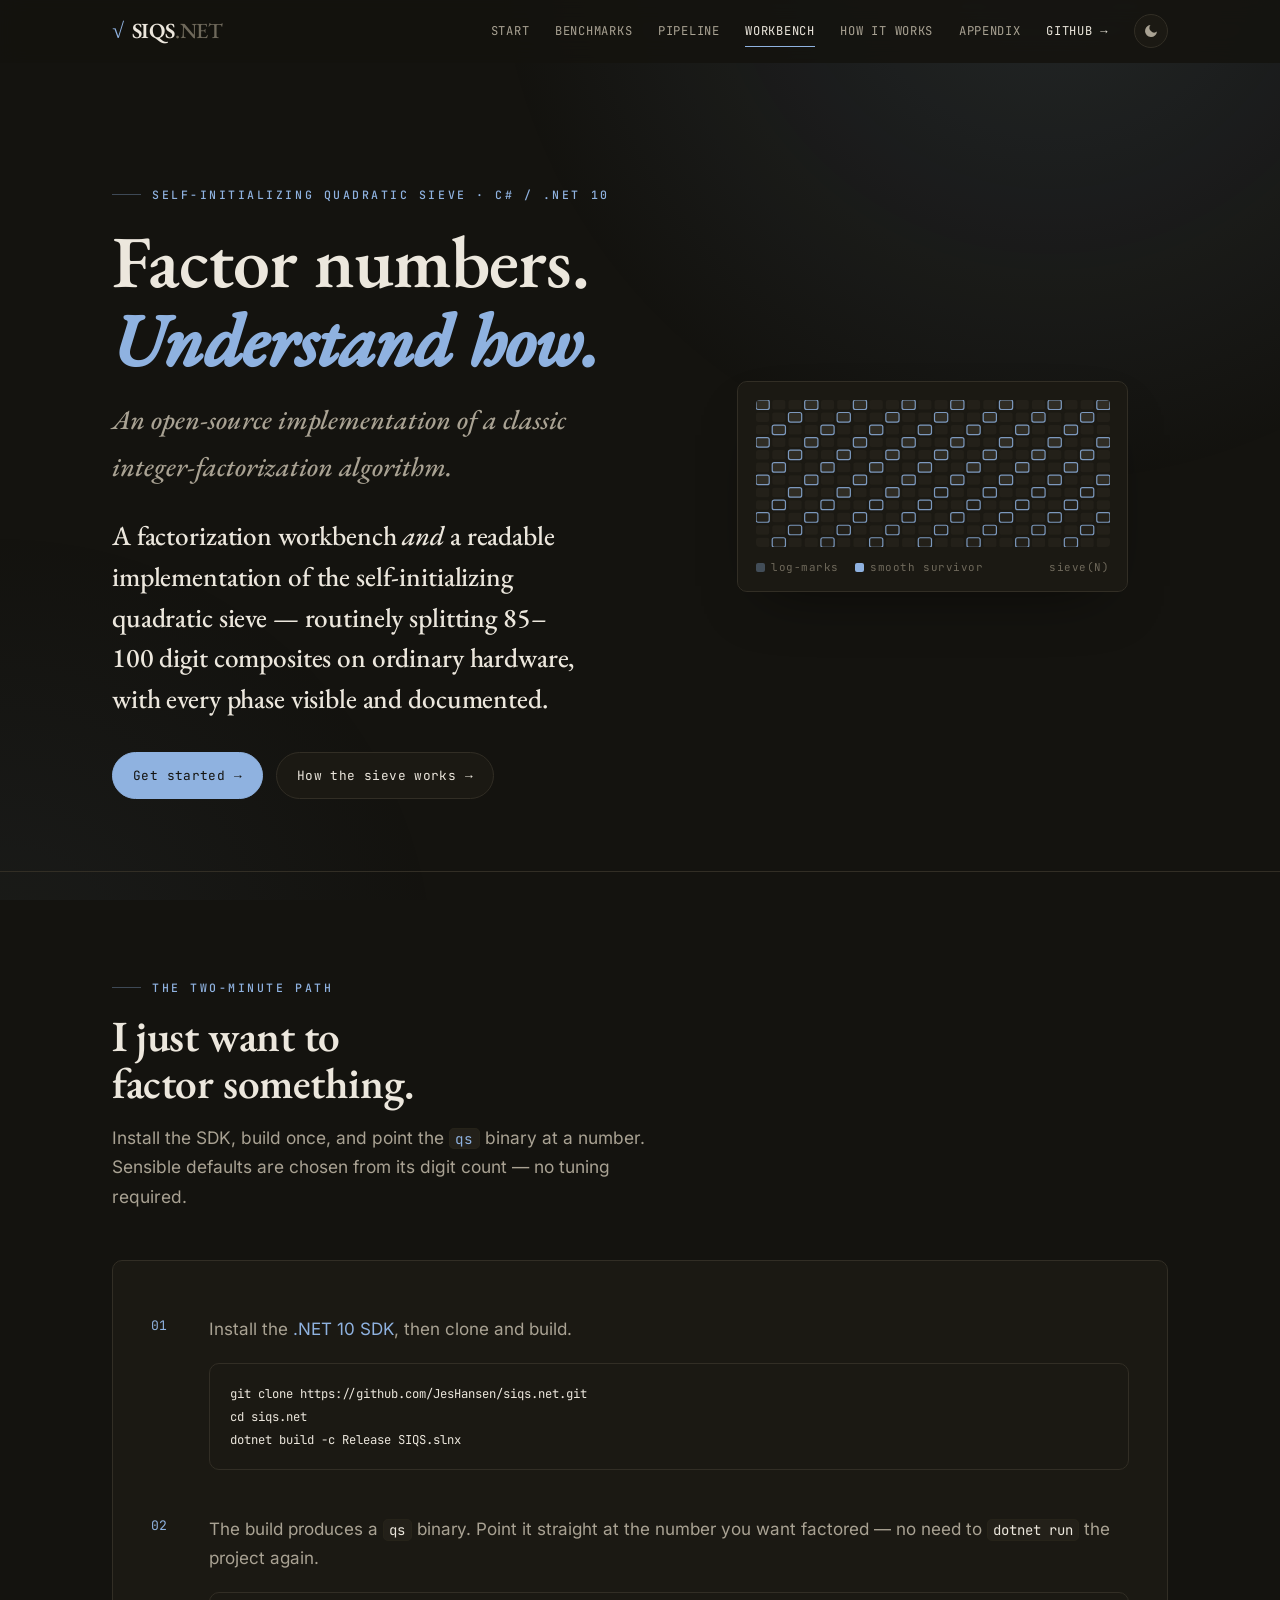
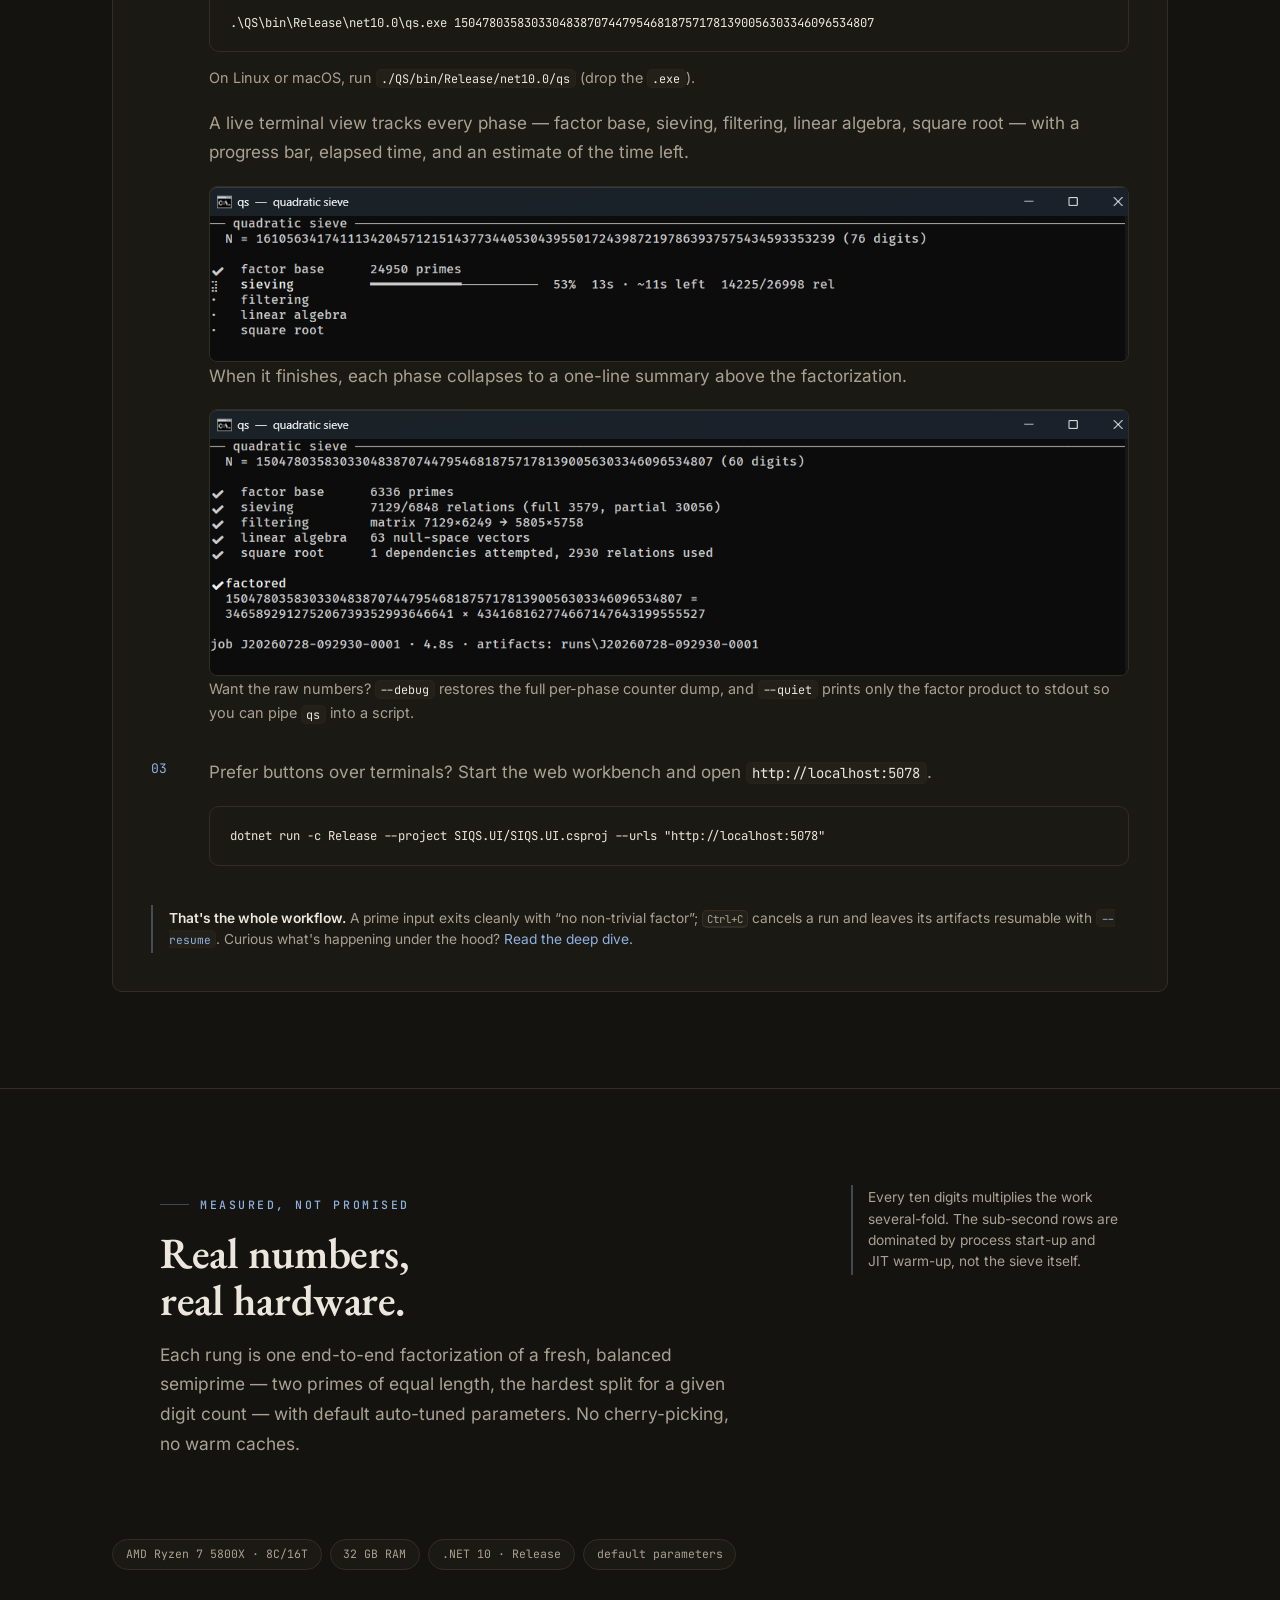
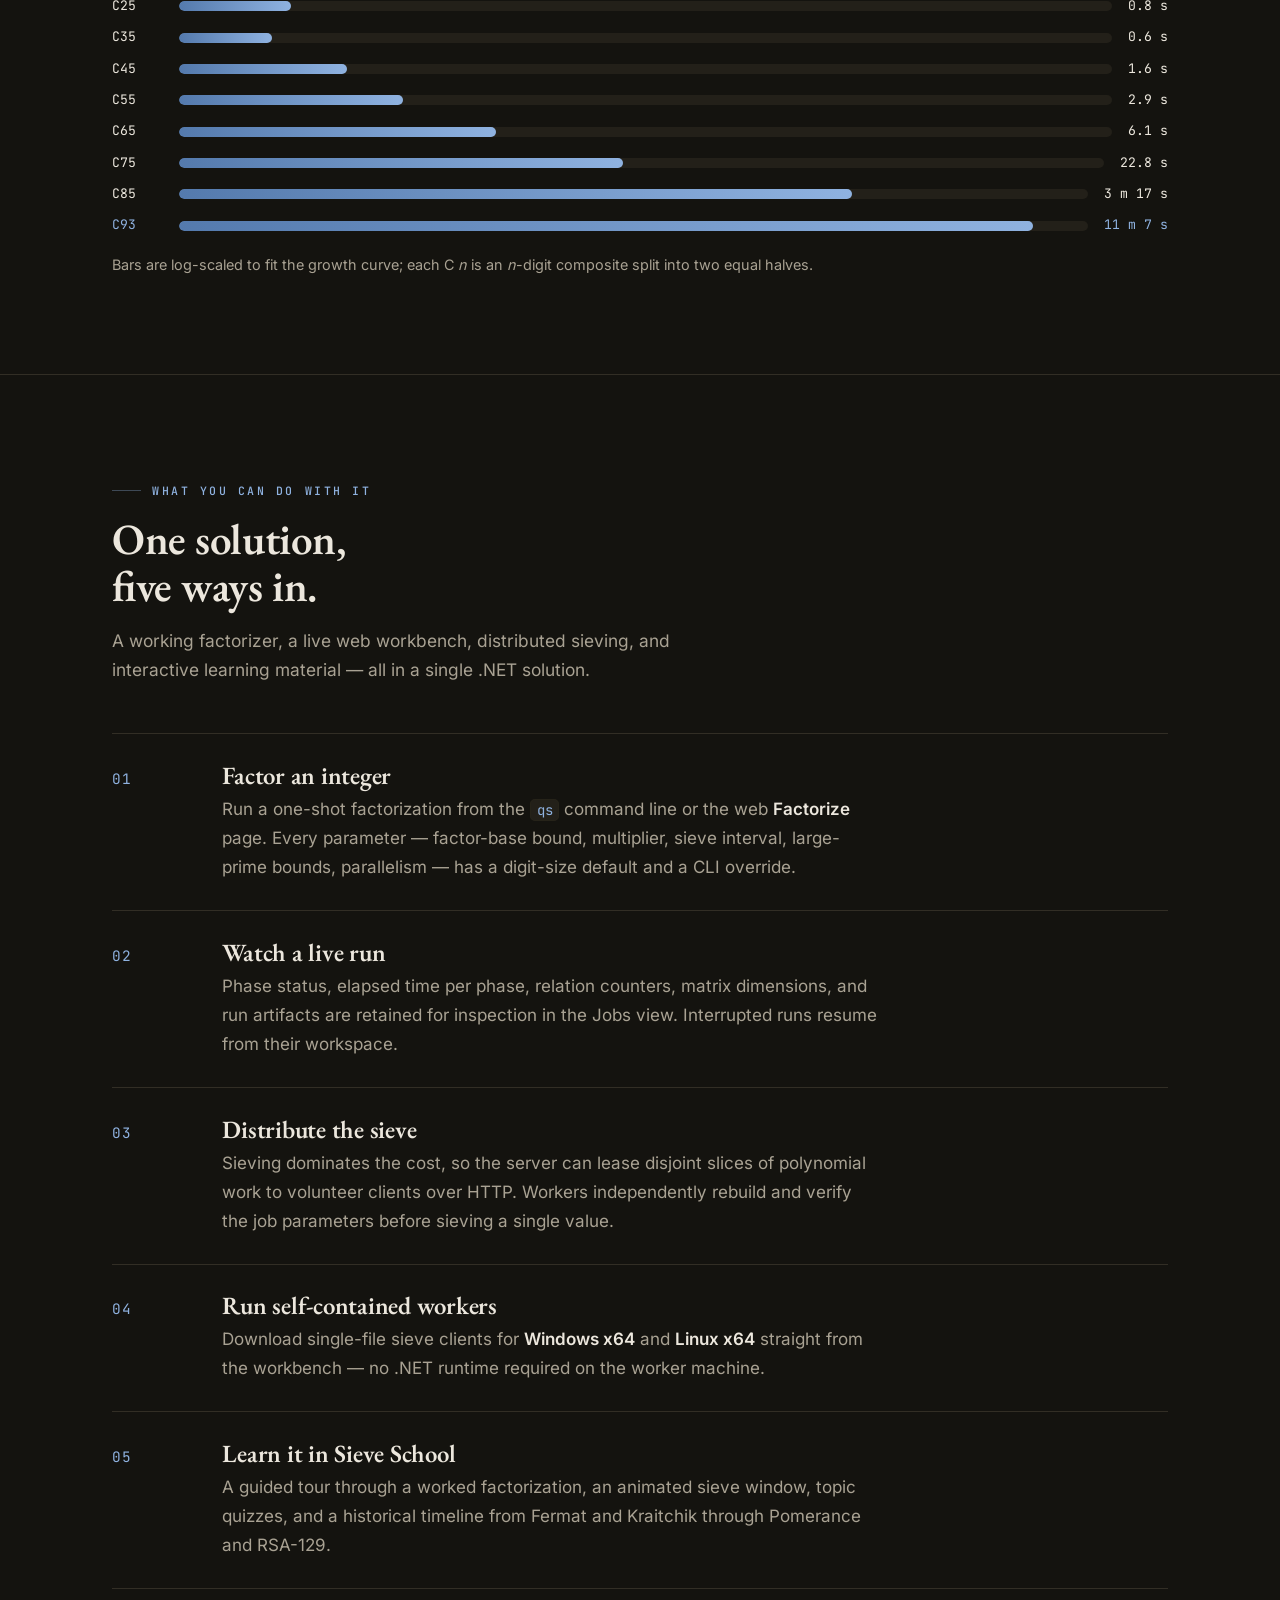
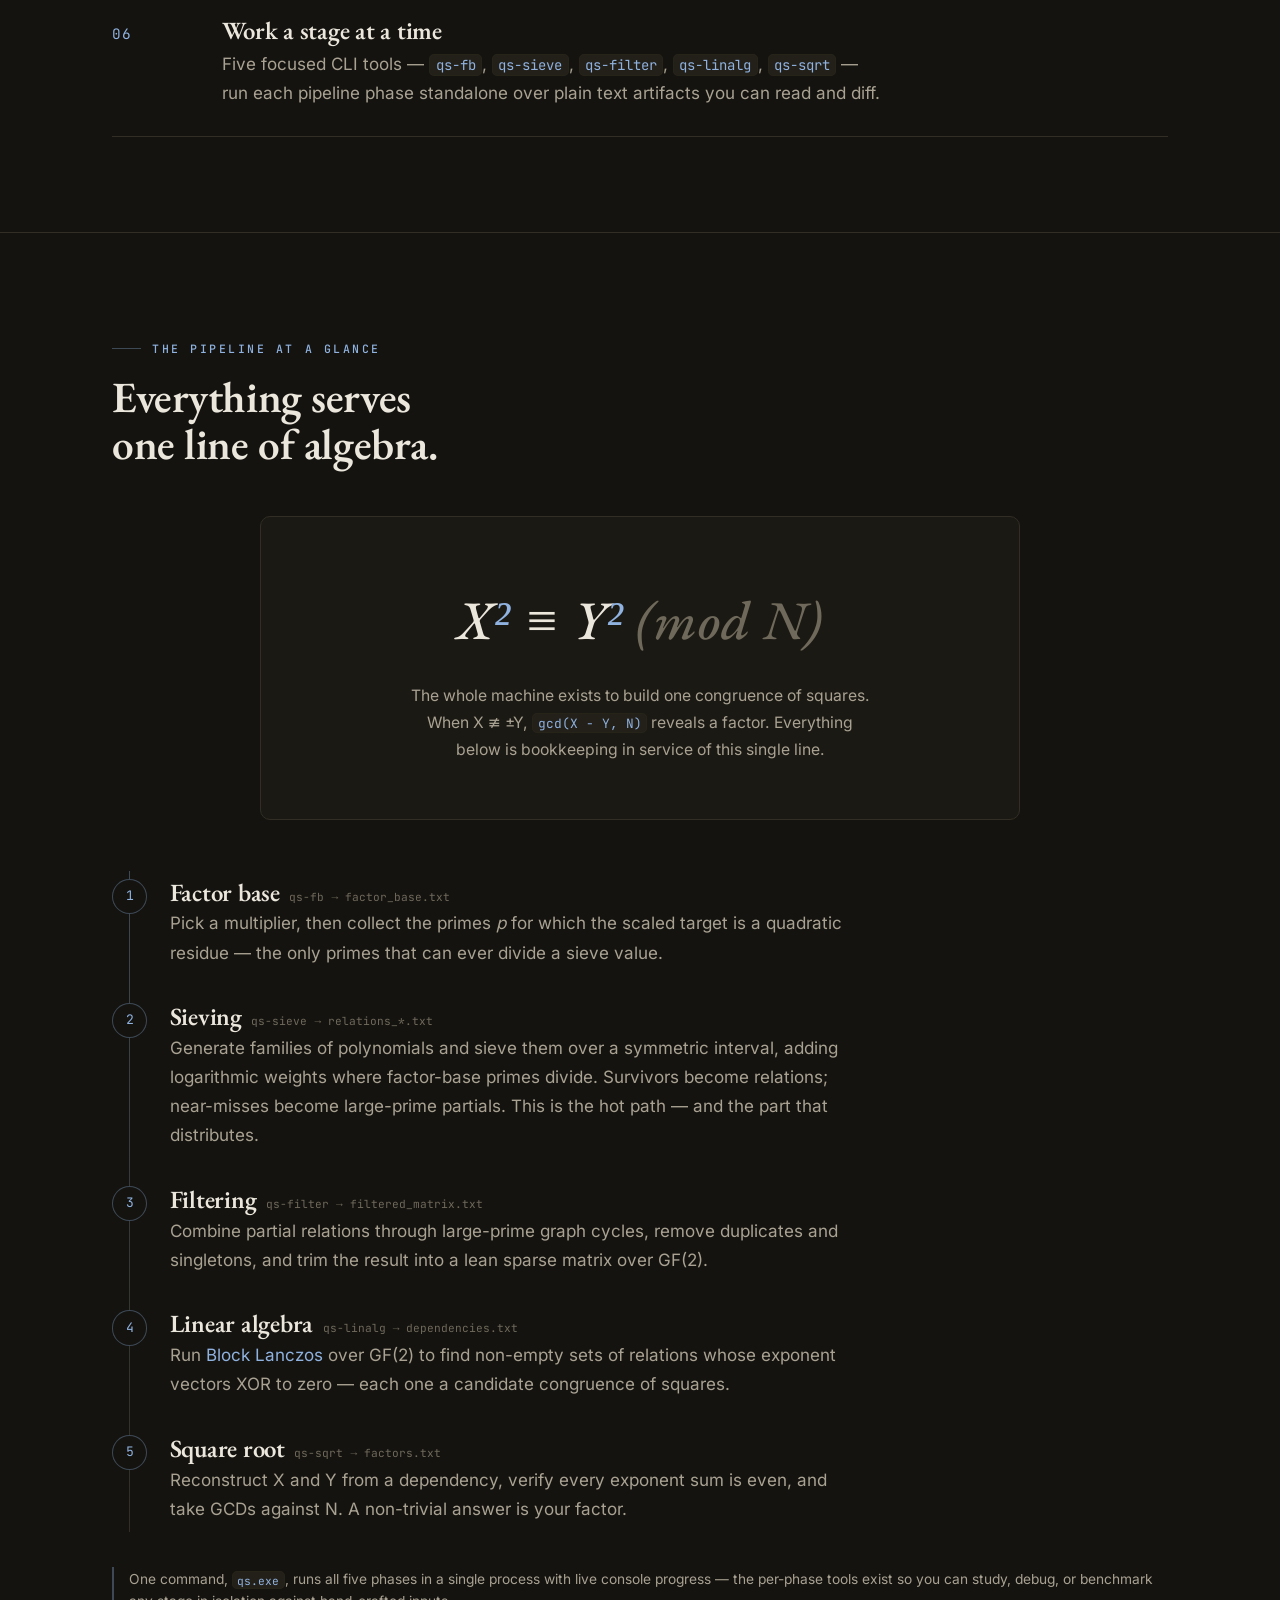
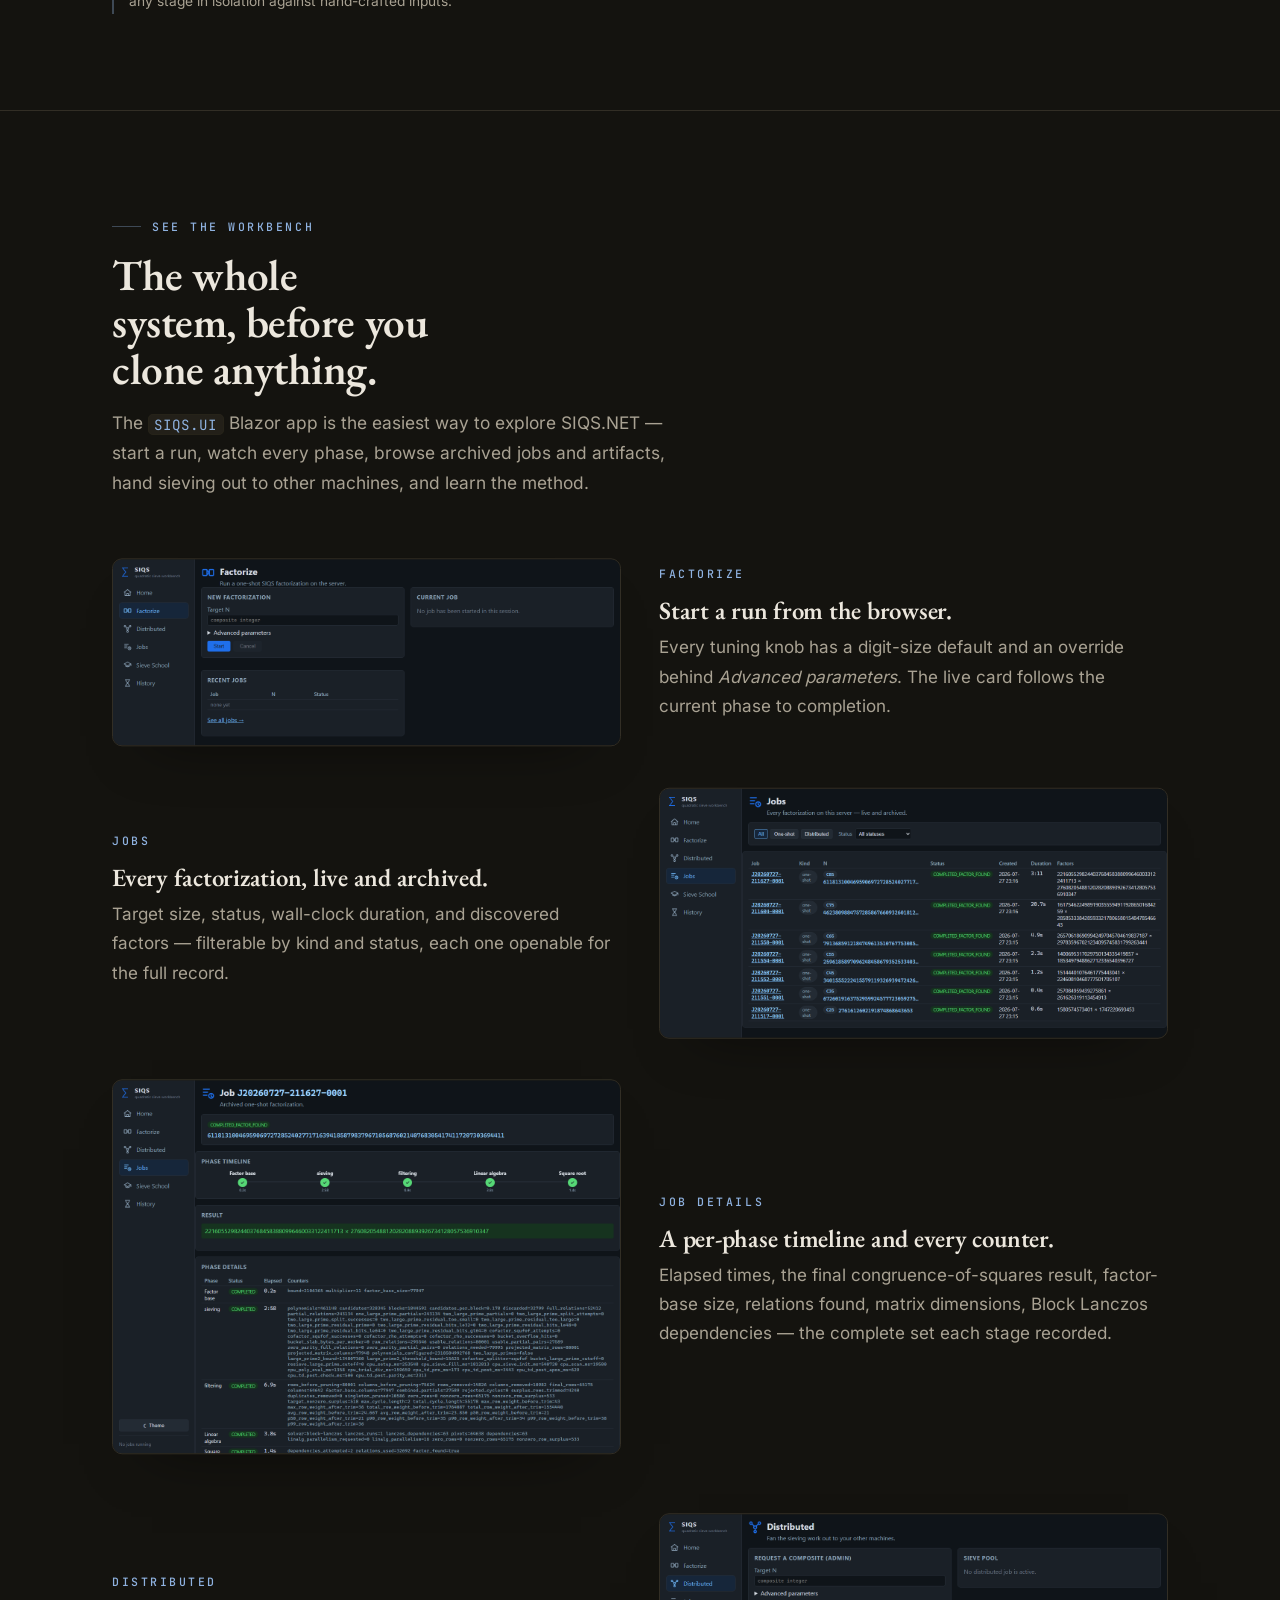
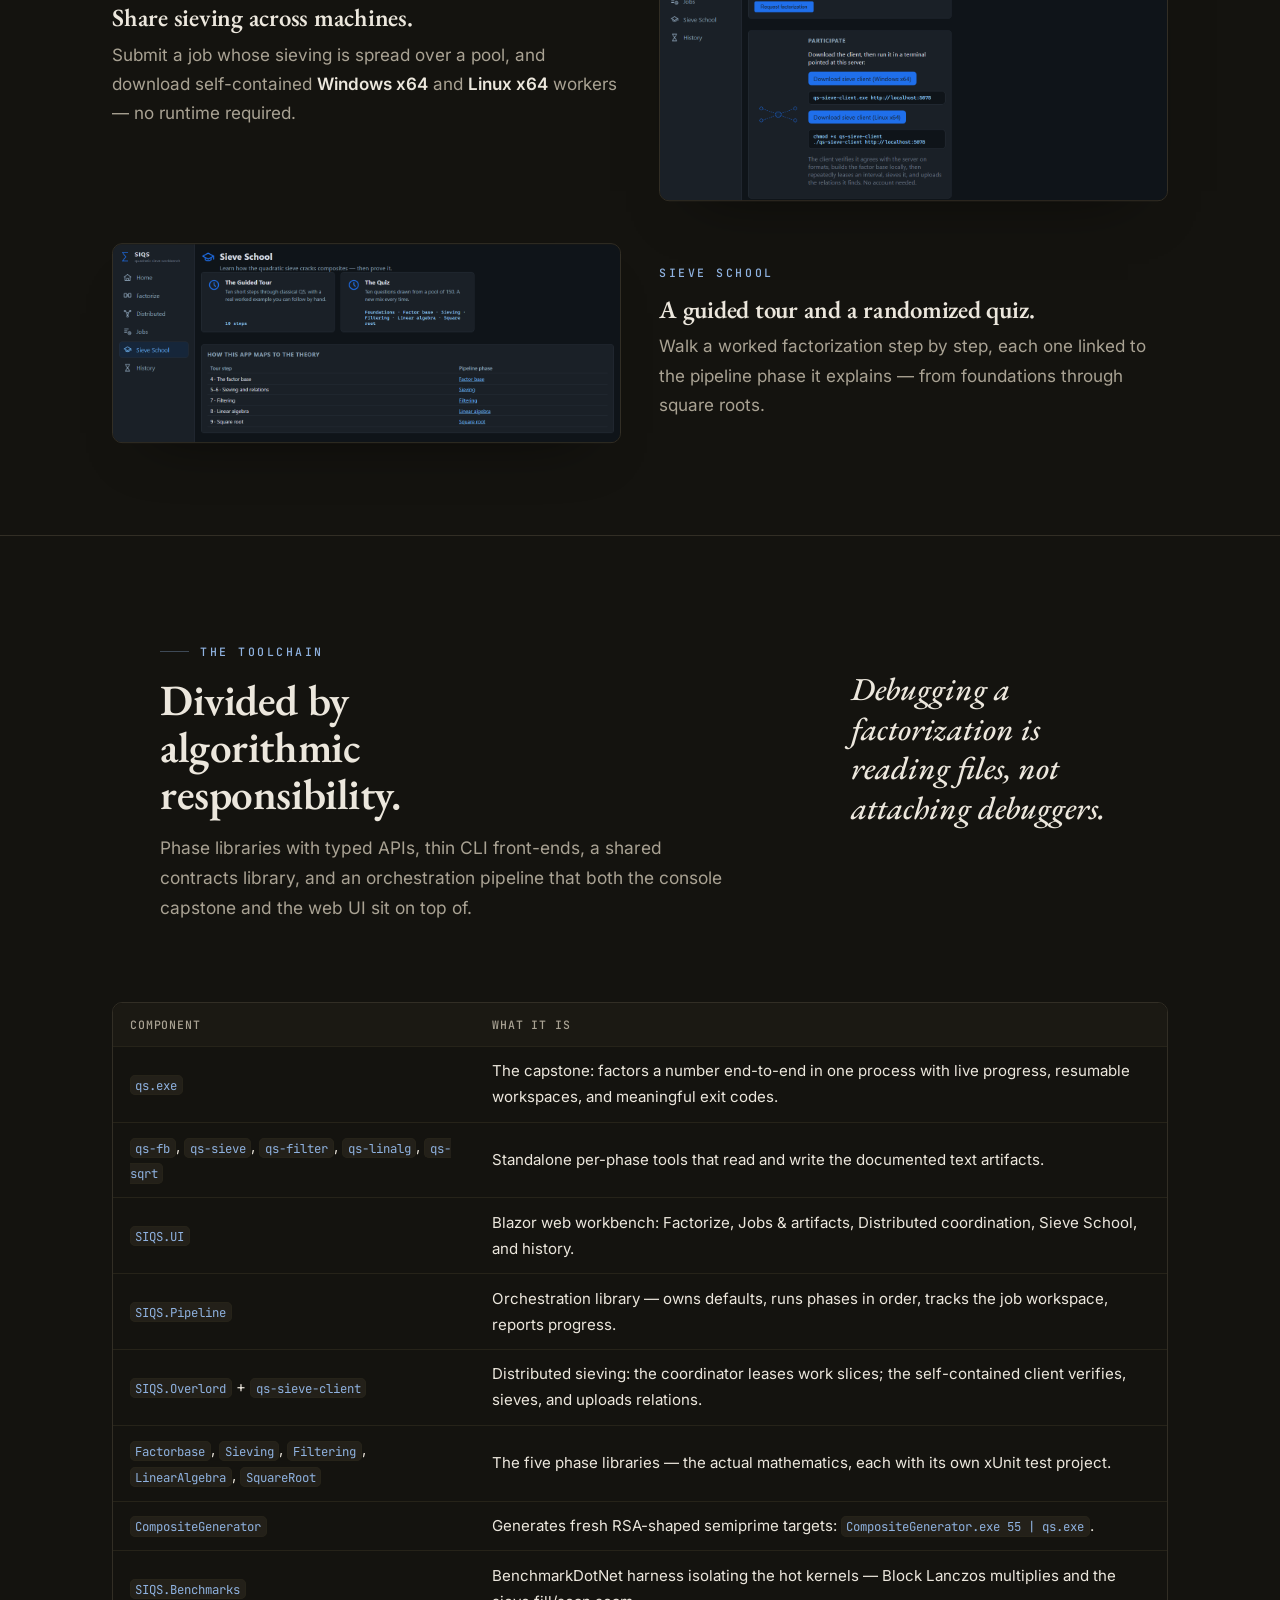
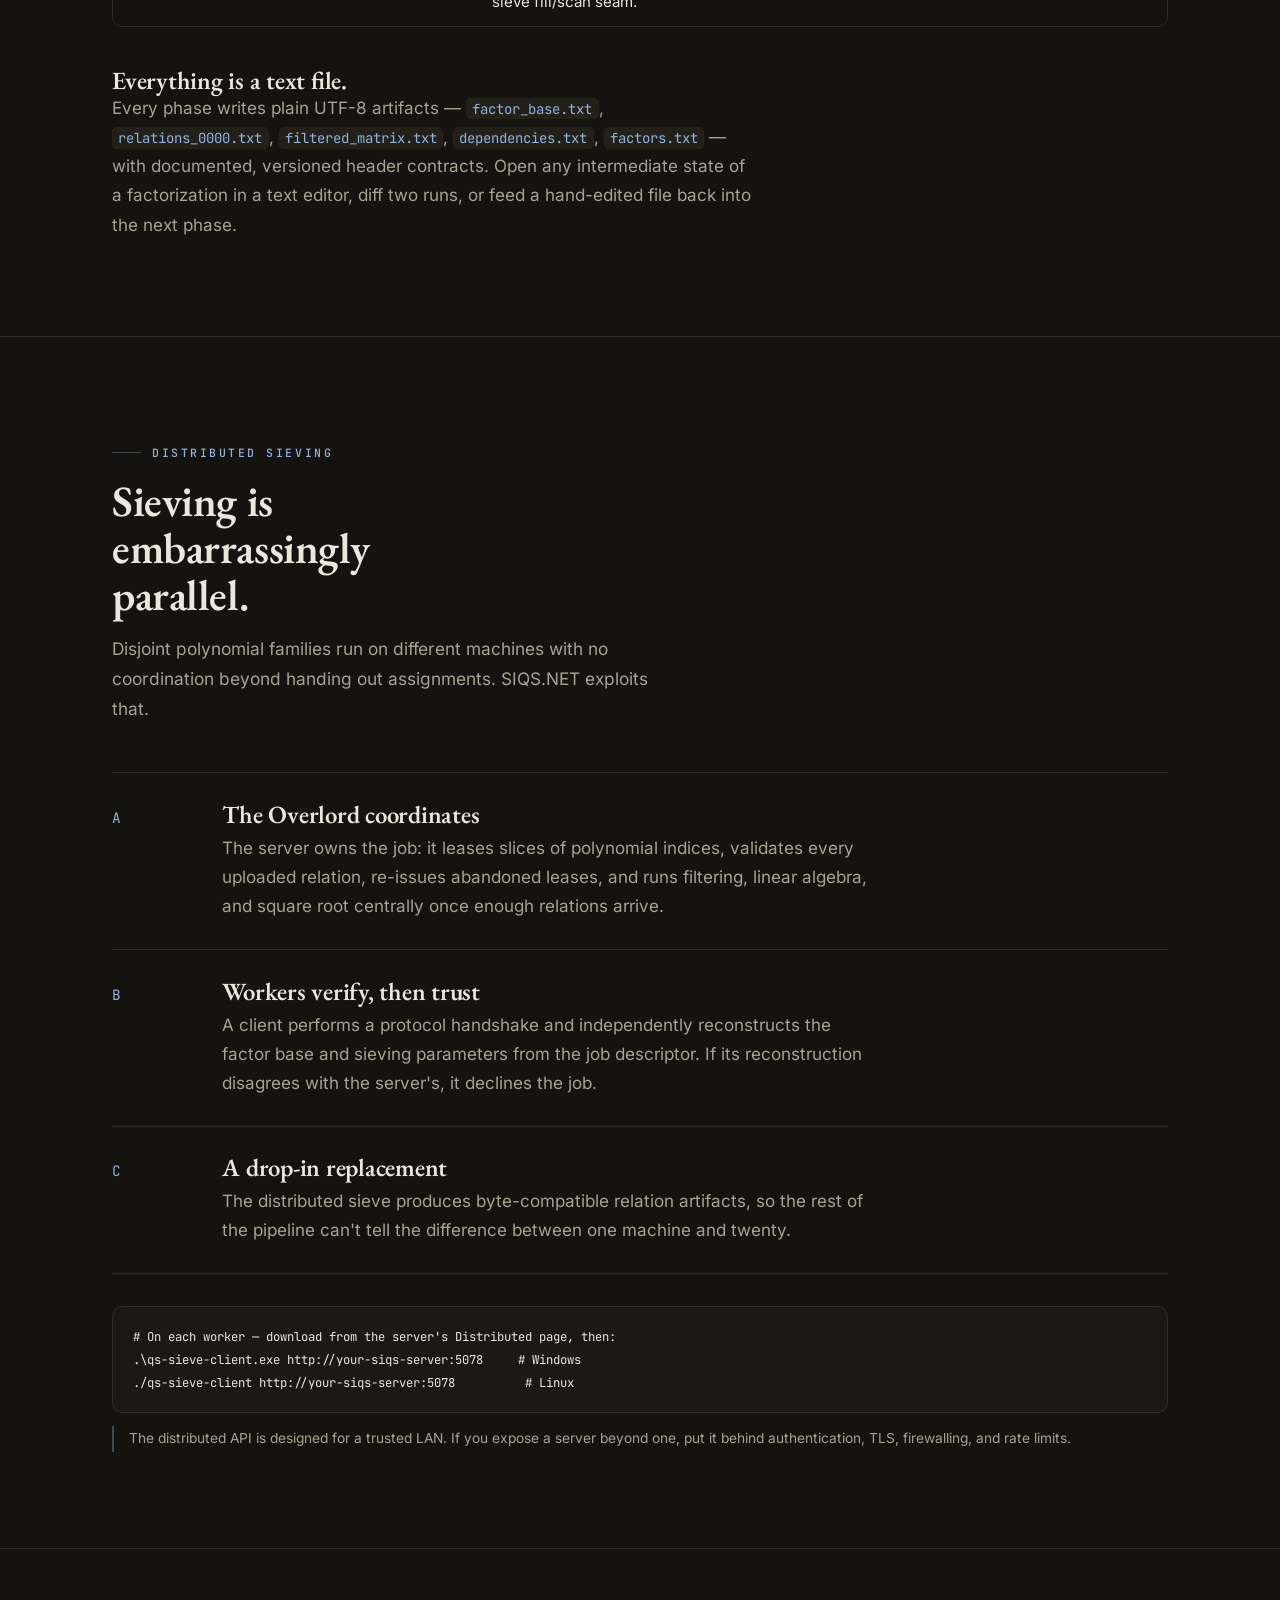
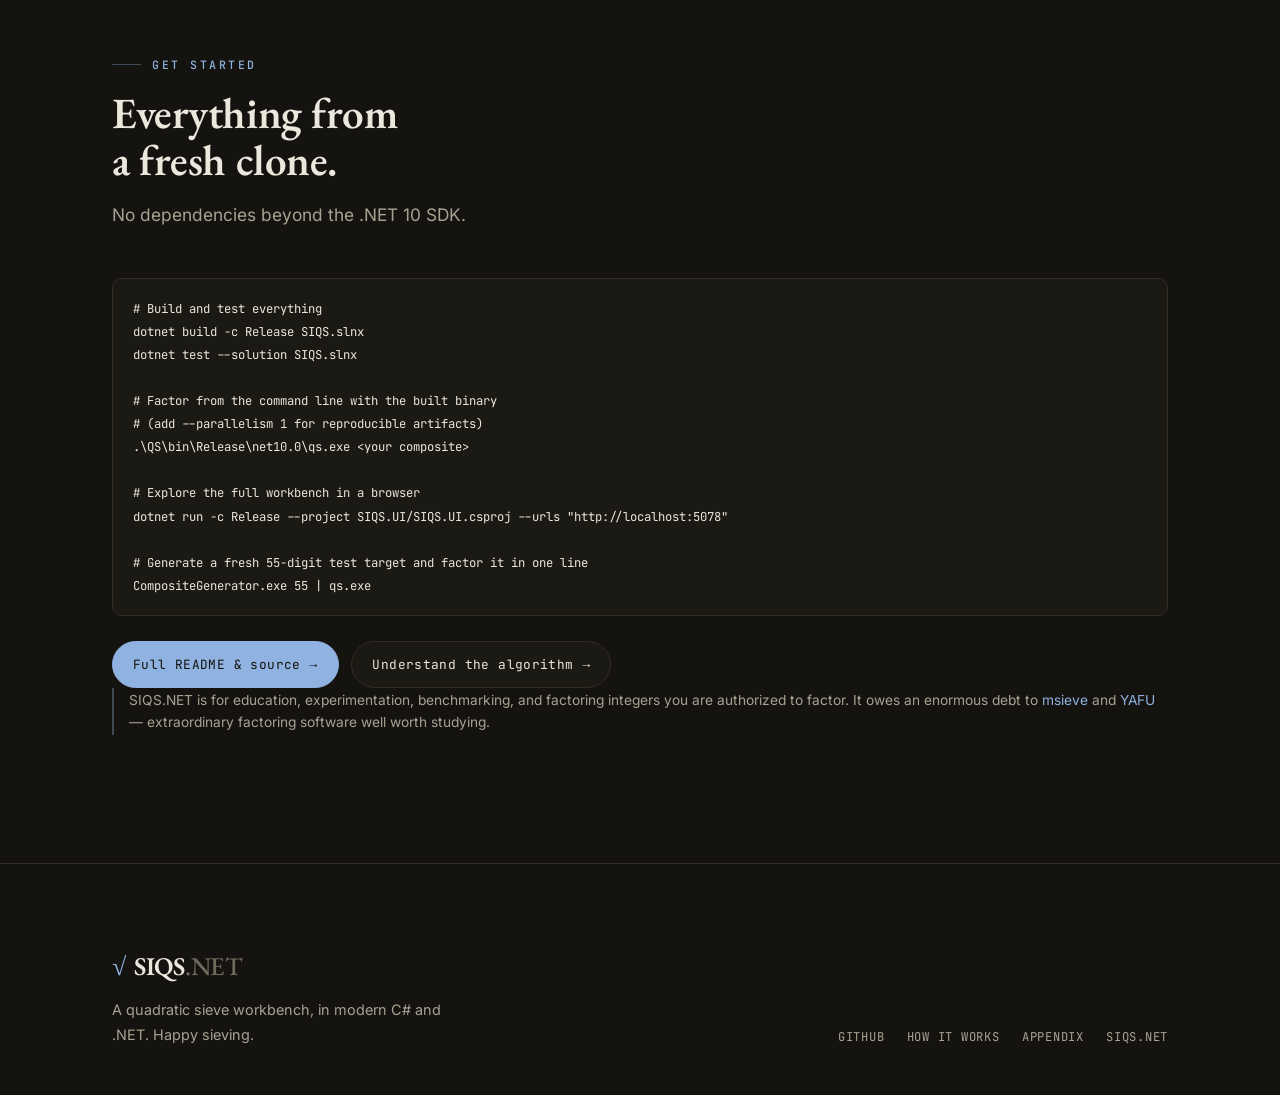
==== commit 5774c4f2: "Redesign site: editorial theme, motion, scrollytelling, appendix Rework the showcase site away from " ====
--- a/index.html
+++ b/index.html
@@ -6,7 +6,6 @@
   <title>SIQS.NET — a quadratic sieve workbench</title>
   <meta name="description" content="SIQS.NET is an open-source implementation of the self-initializing quadratic sieve in modern C# and .NET — a factorization workbench and an explorable implementation of a classic integer-factorization algorithm." />
 
-  <!-- Open Graph / social -->
   <meta property="og:type" content="website" />
   <meta property="og:title" content="SIQS.NET — a quadratic sieve workbench" />
   <meta property="og:description" content="An open-source self-initializing quadratic sieve in modern C# and .NET. Factor numbers. Understand how." />
@@ -14,329 +13,360 @@
   <meta name="twitter:card" content="summary" />
 
   <link rel="canonical" href="https://siqs.net/" />
-  <link rel="icon" href="data:image/svg+xml,<svg xmlns='http://www.w3.org/2000/svg' viewBox='0 0 100 100'><text y='.9em' font-size='90' font-family='monospace'>&#8730;</text></svg>" />
+  <link rel="icon" href="data:image/svg+xml,<svg xmlns='http://www.w3.org/2000/svg' viewBox='0 0 100 100'><text y='.9em' font-size='90' font-family='serif' font-style='italic'>&#8730;</text></svg>" />
+  <link rel="preload" href="fonts/ebgaramond-600-latin.woff2" as="font" type="font/woff2" crossorigin />
+  <link rel="preload" href="fonts/inter-400-latin.woff2" as="font" type="font/woff2" crossorigin />
+  <link rel="stylesheet" href="css/fonts.css" />
   <link rel="stylesheet" href="css/style.css" />
+  <noscript><style>.reveal,.reveal-line,.pipeline::before,.rung .fill{opacity:1!important;transform:none!important}</style></noscript>
+  <script>
+    // Set theme before first paint (default: dark) to avoid a flash.
+    (function () {
+      try {
+        var t = localStorage.getItem("siqs-theme");
+        document.documentElement.setAttribute("data-theme", t === "light" ? "light" : "dark");
+      } catch (e) { document.documentElement.setAttribute("data-theme", "dark"); }
+    })();
+  </script>
 </head>
 <body>
 
   <header class="site">
-    <div class="wrap nav">
-      <div class="brand"><span class="mark">√</span> <span>SIQS<span style="color:var(--text-dim)">.NET</span></span></div>
+    <div class="nav">
+      <div class="brand"><span class="mark">√</span><span>SIQS<span class="dot">.NET</span></span></div>
       <nav class="nav-links">
-        <a href="#tldr">TL;DR</a>
-        <a href="#benchmarks">Benchmarks</a>
-        <a href="#features">Features</a>
-        <a href="#workbench">Workbench</a>
-        <a href="how-it-works.html">How it works</a>
+        <a class="hide-sm" href="#start">Start</a>
+        <a class="hide-sm" href="#benchmarks">Benchmarks</a>
+        <a class="hide-sm" href="#pipeline">Pipeline</a>
+        <a class="hide-sm" href="#workbench">Workbench</a>
+        <a href="how-it-works.html">How&nbsp;it&nbsp;works</a>
+        <a class="hide-sm" href="appendix.html">Appendix</a>
         <a class="ghlink" href="https://github.com/JesHansen/siqs.net">GitHub&nbsp;&rarr;</a>
+        <button class="theme-toggle" type="button" aria-label="Toggle light and dark theme" title="Toggle theme">
+          <svg class="moon" viewBox="0 0 24 24" aria-hidden="true"><path d="M21 12.8A9 9 0 1 1 11.2 3a7 7 0 0 0 9.8 9.8z"/></svg>
+          <svg class="sun" viewBox="0 0 24 24" aria-hidden="true"><path d="M12 17a5 5 0 1 1 0-10 5 5 0 0 1 0 10zm0-13a1 1 0 0 1-1-1V1a1 1 0 0 1 2 0v2a1 1 0 0 1-1 1zm0 20a1 1 0 0 1-1-1v-2a1 1 0 0 1 2 0v2a1 1 0 0 1-1 1zM4 13H2a1 1 0 0 1 0-2h2a1 1 0 0 1 0 2zm18 0h-2a1 1 0 0 1 0-2h2a1 1 0 0 1 0 2zM5.6 6.9 4.2 5.5a1 1 0 0 1 1.4-1.4L7 5.5A1 1 0 0 1 5.6 6.9zm12.8 12.8L17 18.3a1 1 0 0 1 1.4-1.4l1.4 1.4a1 1 0 0 1-1.4 1.4zM18.4 6.9A1 1 0 0 1 17 5.5l1.4-1.4a1 1 0 0 1 1.4 1.4zM5.6 19.7a1 1 0 0 1-1.4-1.4L5.6 17A1 1 0 0 1 7 18.3z"/></svg>
+        </button>
       </nav>
     </div>
   </header>
 
   <main>
-    <!-- ---------- Hero ---------- -->
-    <div class="hero wrap">
-      <div class="eyebrow">Self-Initializing Quadratic Sieve · C# / .NET 10</div>
-      <h1>Factor numbers.<br />Understand how.</h1>
-      <p class="tagline">An open-source implementation of a classic integer-factorization algorithm.</p>
-      <p class="lede">
-        SIQS.NET is both a factorization workbench and an <em>explorable</em> implementation of the
-        self-initializing quadratic sieve. It routinely factors composites in the 85&ndash;100 digit
-        range on ordinary hardware — and every phase of the algorithm is visible, inspectable, and
-        documented.
-      </p>
-
-      <!-- ---------- TL;DR ---------- -->
-      <div class="tldr" id="tldr">
-        <div class="tldr-head">
-          <h2>TL;DR — I just want to factor stuff</h2>
-          <span class="badge">⏱ 2-minute read</span>
-        </div>
-        <ol>
-          <li>
-            <p>Install the <a href="https://dotnet.microsoft.com/download">.NET 10 SDK</a>, then clone and build:</p>
-            <pre><code>git clone https://github.com/JesHansen/siqs.net.git
+
+    <!-- ============================ Hero ============================ -->
+    <section class="hero">
+      <div class="wrap">
+        <div class="hero-grid">
+          <div class="hero-copy">
+            <span class="kicker reveal">Self-initializing quadratic sieve · C# / .NET 10</span>
+            <h1 class="reveal d1">Factor numbers.<br /><span class="u">Understand how.</span></h1>
+            <p class="tagline reveal d2">An open-source implementation of a classic integer-factorization algorithm.</p>
+            <p class="lede reveal d3">
+              A factorization workbench <em>and</em> a readable implementation of the
+              self-initializing quadratic sieve — routinely splitting 85–100&nbsp;digit composites
+              on ordinary hardware, with every phase visible and documented.
+            </p>
+            <div class="cta-row reveal d4">
+              <a class="btn btn-primary" href="#start">Get started <span class="arrow">→</span></a>
+              <a class="btn btn-ghost" href="how-it-works.html">How the sieve works <span class="arrow">→</span></a>
+            </div>
+          </div>
+
+          <figure class="sieve-fig reveal d3" aria-label="A live miniature of the sieve: factor-base primes stamp their arithmetic progressions across an interval, and the smooth survivors light up.">
+            <canvas id="sieve-canvas" role="img"
+              aria-label="An animated sieve interval. Primes mark their multiples across a grid of cells; a scan then highlights the smooth survivors."></canvas>
+            <figcaption>
+              <span class="legend">
+                <span><span class="swatch hit"></span> log-marks</span>
+                <span><span class="swatch"></span> smooth survivor</span>
+              </span>
+              <span>sieve(N)</span>
+            </figcaption>
+          </figure>
+        </div>
+      </div>
+    </section>
+
+    <!-- ============================ Start / TL;DR ============================ -->
+    <section id="start" class="chapter">
+      <div class="wrap">
+        <div class="chapter-head reveal">
+          <span class="kicker">The two-minute path</span>
+          <h2>I just want to factor something.</h2>
+          <p class="section-lede">Install the SDK, build once, and point the <code>qs</code> binary at a
+            number. Sensible defaults are chosen from its digit count — no tuning required.</p>
+        </div>
+
+        <div class="panel reveal">
+          <div class="steps">
+            <div class="step">
+              <div class="marker"></div>
+              <div class="body">
+                <p>Install the <a href="https://dotnet.microsoft.com/download">.NET&nbsp;10 SDK</a>, then clone and build.</p>
+                <pre><code>git clone https://github.com/JesHansen/siqs.net.git
 cd siqs.net
 dotnet build -c Release SIQS.slnx</code></pre>
-          </li>
-          <li>
-            <p>The build produces a <code>qs</code> binary — point it straight at the number you
-              want factored (no need to <code>dotnet run</code> the project again):</p>
-            <pre><code>.\QS\bin\Release\net10.0\qs.exe 150478035830330483870744795468187571781390056303346096534807</code></pre>
-            <p class="hint">On Linux or macOS, run <code>./QS/bin/Release/net10.0/qs</code> (drop the
-              <code>.exe</code>).</p>
-            <p>A live terminal view tracks every phase — factor base, sieving, filtering, linear
-              algebra, square root — with a progress bar, elapsed time, and an estimate of the time
-              left for the long-running phases:</p>
-            <figure class="term">
-              <img src="img/qs-tui-live.png" width="1204" height="228" loading="lazy"
-                   alt="The qs terminal UI mid-run: factor base done, sieving at 53% with a live progress bar showing elapsed time, estimated time left, and relations found, and the remaining phases still pending." />
-            </figure>
-            <p>When it finishes, each phase collapses to a one-line summary above the factorization:</p>
-            <figure class="term">
-              <img src="img/qs-tui-result.png" width="1204" height="348" loading="lazy"
-                   alt="The qs terminal UI after completion: all five phases checked off with one-line summaries, the result N = p times q, and a dim job and artifacts footer." />
-            </figure>
-            <p class="hint">Want the raw numbers back? <code>--debug</code> restores the full per-phase
-              counter dump, and <code>--quiet</code> prints only the factor product to stdout so you
-              can pipe <code>qs</code> into a script.</p>
-          </li>
-          <li>
-            <p>Prefer buttons over terminals? Start the web workbench and open
-              <code>http://localhost:5078</code>:</p>
-            <pre><code>dotnet run -c Release --project SIQS.UI/SIQS.UI.csproj --urls "http://localhost:5078"</code></pre>
-          </li>
-        </ol>
-        <p style="margin-top:1.2rem;color:var(--text-dim)">
-          That's the whole workflow. A prime input exits cleanly with &ldquo;no non-trivial
-          factor&rdquo;; <kbd>Ctrl+C</kbd> cancels a run and leaves its artifacts resumable with
-          <code>--resume</code>. Sensible defaults are chosen from the digit size of your number —
-          no tuning required. Curious what's happening under the hood?
-          <a href="how-it-works.html">Read the deep dive.</a>
-        </p>
-      </div>
-
-      <div class="cta-row" style="margin-top:2rem">
-        <a class="btn btn-primary" href="https://github.com/JesHansen/siqs.net">View source on GitHub</a>
-        <a class="btn btn-ghost" href="how-it-works.html">How the sieve works&nbsp;→</a>
-      </div>
-    </div>
-
-    <!-- ---------- Benchmarks ---------- -->
-    <section id="benchmarks">
-      <div class="wrap">
-        <h2>Real numbers, real hardware</h2>
-        <p class="section-lede">
-          Each row below is a single end-to-end factorization of a fresh, balanced semiprime —
-          two prime factors of equal length, the hardest split for a given digit count — run with
-          the default auto-tuned parameters. No cherry-picking, no warm caches.
-        </p>
-
-        <div class="bench-rig">
+              </div>
+            </div>
+
+            <div class="step">
+              <div class="marker"></div>
+              <div class="body">
+                <p>The build produces a <code>qs</code> binary. Point it straight at the number you want factored — no need to <code>dotnet run</code> the project again.</p>
+                <pre><code>.\QS\bin\Release\net10.0\qs.exe 150478035830330483870744795468187571781390056303346096534807</code></pre>
+                <p class="hint">On Linux or macOS, run <code>./QS/bin/Release/net10.0/qs</code> (drop the <code>.exe</code>).</p>
+                <p>A live terminal view tracks every phase — factor base, sieving, filtering, linear algebra, square root — with a progress bar, elapsed time, and an estimate of the time left.</p>
+                <figure class="term reveal">
+                  <img src="img/qs-tui-live.png" width="1204" height="228" loading="lazy"
+                       alt="The qs terminal UI mid-run: factor base done, sieving at 53% with a live progress bar showing elapsed time, estimated time left, and relations found, and the remaining phases still pending." />
+                </figure>
+                <p>When it finishes, each phase collapses to a one-line summary above the factorization.</p>
+                <figure class="term reveal">
+                  <img src="img/qs-tui-result.png" width="1204" height="348" loading="lazy"
+                       alt="The qs terminal UI after completion: all five phases checked off with one-line summaries, the result N = p times q, and a dim job and artifacts footer." />
+                </figure>
+                <p class="hint">Want the raw numbers? <code>--debug</code> restores the full per-phase counter dump, and <code>--quiet</code> prints only the factor product to stdout so you can pipe <code>qs</code> into a script.</p>
+              </div>
+            </div>
+
+            <div class="step">
+              <div class="marker"></div>
+              <div class="body">
+                <p>Prefer buttons over terminals? Start the web workbench and open <code>http://localhost:5078</code>.</p>
+                <pre><code>dotnet run -c Release --project SIQS.UI/SIQS.UI.csproj --urls "http://localhost:5078"</code></pre>
+              </div>
+            </div>
+          </div>
+
+          <p class="note" style="margin-top:1.6rem">
+            <strong>That's the whole workflow.</strong> A prime input exits cleanly with “no non-trivial
+            factor”; <kbd>Ctrl+C</kbd> cancels a run and leaves its artifacts resumable with
+            <code>--resume</code>. Curious what's happening under the hood?
+            <a href="how-it-works.html">Read the deep dive.</a>
+          </p>
+        </div>
+      </div>
+    </section>
+
+    <!-- ============================ Benchmarks ============================ -->
+    <section id="benchmarks" class="chapter">
+      <div class="wrap">
+        <div class="leaf">
+          <div class="chapter-head reveal">
+            <span class="kicker">Measured, not promised</span>
+            <h2>Real numbers, real hardware.</h2>
+            <p class="section-lede">Each rung is one end-to-end factorization of a fresh, balanced
+              semiprime — two primes of equal length, the hardest split for a given digit count — with
+              default auto-tuned parameters. No cherry-picking, no warm caches.</p>
+          </div>
+          <p class="note margin">Every ten digits multiplies the work several-fold. The sub-second rows
+            are dominated by process start-up and JIT warm-up, not the sieve itself.</p>
+        </div>
+
+        <div class="rig reveal" style="margin-top:2rem">
           <span class="chip">AMD Ryzen 7 5800X · 8C/16T</span>
           <span class="chip">32 GB RAM</span>
-          <span class="chip">.NET 10 · Release build</span>
+          <span class="chip">.NET 10 · Release</span>
           <span class="chip">default parameters</span>
         </div>
 
-        <div class="table-scroll" style="margin-top:1.4rem">
+        <!-- Log-scaled bars: rest = distance the fill retracts from the right (smaller = longer). -->
+        <div class="ladder">
+          <div class="rung" style="--rest:88%"><span class="lbl">C25</span><span class="track"><span class="fill"></span></span><span class="time">0.8&nbsp;s</span></div>
+          <div class="rung" style="--rest:90%"><span class="lbl">C35</span><span class="track"><span class="fill"></span></span><span class="time">0.6&nbsp;s</span></div>
+          <div class="rung" style="--rest:82%"><span class="lbl">C45</span><span class="track"><span class="fill"></span></span><span class="time">1.6&nbsp;s</span></div>
+          <div class="rung" style="--rest:76%"><span class="lbl">C55</span><span class="track"><span class="fill"></span></span><span class="time">2.9&nbsp;s</span></div>
+          <div class="rung" style="--rest:66%"><span class="lbl">C65</span><span class="track"><span class="fill"></span></span><span class="time">6.1&nbsp;s</span></div>
+          <div class="rung" style="--rest:52%"><span class="lbl">C75</span><span class="track"><span class="fill"></span></span><span class="time">22.8&nbsp;s</span></div>
+          <div class="rung" style="--rest:26%"><span class="lbl">C85</span><span class="track"><span class="fill"></span></span><span class="time">3&nbsp;m&nbsp;17&nbsp;s</span></div>
+          <div class="rung peak" style="--rest:6%"><span class="lbl">C93</span><span class="track"><span class="fill"></span></span><span class="time">11&nbsp;m&nbsp;7&nbsp;s</span></div>
+        </div>
+        <p class="hint reveal" style="margin-top:1rem">Bars are log-scaled to fit the growth curve; each C&thinsp;<em>n</em> is an <em>n</em>-digit composite split into two equal halves.</p>
+      </div>
+    </section>
+
+    <!-- ============================ What you can do ============================ -->
+    <section id="do" class="chapter">
+      <div class="wrap">
+        <div class="chapter-head reveal">
+          <span class="kicker">What you can do with it</span>
+          <h2>One solution, five ways in.</h2>
+          <p class="section-lede">A working factorizer, a live web workbench, distributed sieving, and
+            interactive learning material — all in a single .NET solution.</p>
+        </div>
+
+        <div class="deeds">
+          <div class="deed reveal"><div class="idx">01</div><div><h3>Factor an integer</h3>
+            <p>Run a one-shot factorization from the <code>qs</code> command line or the web
+              <strong>Factorize</strong> page. Every parameter — factor-base bound, multiplier, sieve
+              interval, large-prime bounds, parallelism — has a digit-size default and a CLI override.</p></div></div>
+          <div class="deed reveal"><div class="idx">02</div><div><h3>Watch a live run</h3>
+            <p>Phase status, elapsed time per phase, relation counters, matrix dimensions, and run
+              artifacts are retained for inspection in the Jobs view. Interrupted runs resume from their
+              workspace.</p></div></div>
+          <div class="deed reveal"><div class="idx">03</div><div><h3>Distribute the sieve</h3>
+            <p>Sieving dominates the cost, so the server can lease disjoint slices of polynomial work to
+              volunteer clients over HTTP. Workers independently rebuild and verify the job parameters
+              before sieving a single value.</p></div></div>
+          <div class="deed reveal"><div class="idx">04</div><div><h3>Run self-contained workers</h3>
+            <p>Download single-file sieve clients for <strong>Windows x64</strong> and
+              <strong>Linux x64</strong> straight from the workbench — no .NET runtime required on the
+              worker machine.</p></div></div>
+          <div class="deed reveal"><div class="idx">05</div><div><h3>Learn it in Sieve School</h3>
+            <p>A guided tour through a worked factorization, an animated sieve window, topic quizzes, and
+              a historical timeline from Fermat and Kraitchik through Pomerance and RSA-129.</p></div></div>
+          <div class="deed reveal"><div class="idx">06</div><div><h3>Work a stage at a time</h3>
+            <p>Five focused CLI tools — <code>qs-fb</code>, <code>qs-sieve</code>, <code>qs-filter</code>,
+              <code>qs-linalg</code>, <code>qs-sqrt</code> — run each pipeline phase standalone over plain
+              text artifacts you can read and diff.</p></div></div>
+        </div>
+      </div>
+    </section>
+
+    <!-- ============================ Pipeline ============================ -->
+    <section id="pipeline" class="chapter">
+      <div class="wrap">
+        <div class="chapter-head reveal">
+          <span class="kicker">The pipeline at a glance</span>
+          <h2>Everything serves one line of algebra.</h2>
+        </div>
+
+        <div class="congruence reveal" style="max-width:760px">
+          <div class="eq">X<span class="hl">²</span> ≡ Y<span class="hl">²</span> <span style="color:var(--ink-faint)">(mod N)</span></div>
+          <p class="cap">The whole machine exists to build one congruence of squares. When
+            X&nbsp;≢&nbsp;±Y, <code>gcd(X − Y, N)</code> reveals a factor. Everything below is bookkeeping
+            in service of this single line.</p>
+        </div>
+
+        <div class="pipeline reveal" style="margin-top:2.5rem">
+          <div class="phase"><div class="dot">1</div><div>
+            <h3>Factor base <span class="file">qs-fb → factor_base.txt</span></h3>
+            <p>Pick a multiplier, then collect the primes <em>p</em> for which the scaled target is a
+              quadratic residue — the only primes that can ever divide a sieve value.</p></div></div>
+          <div class="phase"><div class="dot">2</div><div>
+            <h3>Sieving <span class="file">qs-sieve → relations_*.txt</span></h3>
+            <p>Generate families of polynomials and sieve them over a symmetric interval, adding
+              logarithmic weights where factor-base primes divide. Survivors become relations; near-misses
+              become large-prime partials. This is the hot path — and the part that distributes.</p></div></div>
+          <div class="phase"><div class="dot">3</div><div>
+            <h3>Filtering <span class="file">qs-filter → filtered_matrix.txt</span></h3>
+            <p>Combine partial relations through large-prime graph cycles, remove duplicates and
+              singletons, and trim the result into a lean sparse matrix over GF(2).</p></div></div>
+          <div class="phase"><div class="dot">4</div><div>
+            <h3>Linear algebra <span class="file">qs-linalg → dependencies.txt</span></h3>
+            <p>Run <a href="appendix.html#block-lanczos">Block Lanczos</a> over GF(2) to find non-empty
+              sets of relations whose exponent vectors XOR to zero — each one a candidate congruence of
+              squares.</p></div></div>
+          <div class="phase"><div class="dot">5</div><div>
+            <h3>Square root <span class="file">qs-sqrt → factors.txt</span></h3>
+            <p>Reconstruct X and Y from a dependency, verify every exponent sum is even, and take GCDs
+              against N. A non-trivial answer is your factor.</p></div></div>
+        </div>
+
+        <p class="note reveal" style="margin-top:1.6rem">
+          One command, <code>qs.exe</code>, runs all five phases in a single process with live console
+          progress — the per-phase tools exist so you can study, debug, or benchmark any stage in
+          isolation against hand-crafted inputs.
+        </p>
+      </div>
+    </section>
+
+    <!-- ============================ Workbench ============================ -->
+    <section id="workbench" class="chapter">
+      <div class="wrap">
+        <div class="chapter-head reveal">
+          <span class="kicker">See the workbench</span>
+          <h2>The whole system, before you clone anything.</h2>
+          <p class="section-lede">The <code>SIQS.UI</code> Blazor app is the easiest way to explore
+            SIQS.NET — start a run, watch every phase, browse archived jobs and artifacts, hand sieving
+            out to other machines, and learn the method.</p>
+        </div>
+
+        <div class="plates">
+          <div class="plate reveal">
+            <figure class="plate-fig" data-parallax="18">
+              <img src="img/workbench-factorize.png" width="1360" height="498" loading="lazy"
+                   alt="The Factorize page: a target-N field, an advanced-parameters panel, and a recent-jobs list." />
+            </figure>
+            <div class="plate-body">
+              <span class="kicker no-rule">Factorize</span>
+              <h3>Start a run from the browser.</h3>
+              <p>Every tuning knob has a digit-size default and an override behind <em>Advanced
+                parameters</em>. The live card follows the current phase to completion.</p>
+            </div>
+          </div>
+
+          <div class="plate reveal">
+            <figure class="plate-fig" data-parallax="18">
+              <img src="img/workbench-jobs.png" width="1360" height="668" loading="lazy"
+                   alt="The Jobs list showing seven completed factorizations with sizes, durations, and factors." />
+            </figure>
+            <div class="plate-body">
+              <span class="kicker no-rule">Jobs</span>
+              <h3>Every factorization, live and archived.</h3>
+              <p>Target size, status, wall-clock duration, and discovered factors — filterable by kind and
+                status, each one openable for the full record.</p>
+            </div>
+          </div>
+
+          <div class="plate reveal">
+            <figure class="plate-fig" data-parallax="18">
+              <img src="img/workbench-jobdetails.png" width="1360" height="1000" loading="lazy"
+                   alt="A job-details page: a five-phase timeline, the factor result, and a per-phase counters table." />
+            </figure>
+            <div class="plate-body">
+              <span class="kicker no-rule">Job details</span>
+              <h3>A per-phase timeline and every counter.</h3>
+              <p>Elapsed times, the final congruence-of-squares result, factor-base size, relations found,
+                matrix dimensions, Block Lanczos dependencies — the complete set each stage recorded.</p>
+            </div>
+          </div>
+
+          <div class="plate reveal">
+            <figure class="plate-fig" data-parallax="18">
+              <img src="img/workbench-distributed.png" width="1360" height="768" loading="lazy"
+                   alt="The Distributed page: submit a composite and download self-contained Windows and Linux sieve clients." />
+            </figure>
+            <div class="plate-body">
+              <span class="kicker no-rule">Distributed</span>
+              <h3>Share sieving across machines.</h3>
+              <p>Submit a job whose sieving is spread over a pool, and download self-contained
+                <strong>Windows x64</strong> and <strong>Linux x64</strong> workers — no runtime required.</p>
+            </div>
+          </div>
+
+          <div class="plate reveal">
+            <figure class="plate-fig" data-parallax="18">
+              <img src="img/workbench-learn.png" width="1360" height="530" loading="lazy"
+                   alt="Sieve School: a guided tour and a quiz, with a table mapping tour steps to pipeline phases." />
+            </figure>
+            <div class="plate-body">
+              <span class="kicker no-rule">Sieve School</span>
+              <h3>A guided tour and a randomized quiz.</h3>
+              <p>Walk a worked factorization step by step, each one linked to the pipeline phase it
+                explains — from foundations through square roots.</p>
+            </div>
+          </div>
+        </div>
+      </div>
+    </section>
+
+    <!-- ============================ Toolchain ============================ -->
+    <section id="toolchain" class="chapter">
+      <div class="wrap">
+        <div class="leaf">
+          <div class="chapter-head reveal">
+            <span class="kicker">The toolchain</span>
+            <h2>Divided by algorithmic responsibility.</h2>
+            <p class="section-lede">Phase libraries with typed APIs, thin CLI front-ends, a shared
+              contracts library, and an orchestration pipeline that both the console capstone and the web
+              UI sit on top of.</p>
+          </div>
+          <blockquote class="pull margin">Debugging a factorization is reading files, not attaching debuggers.</blockquote>
+        </div>
+
+        <div class="table-scroll reveal" style="margin-top:2rem">
           <table>
-            <thead>
-              <tr><th>Composite</th><th>Factor split</th><th>Wall-clock time</th></tr>
-            </thead>
-            <tbody>
-              <tr><td><code>C25</code></td><td>13 × 13 digits</td><td>0.8&nbsp;s</td></tr>
-              <tr><td><code>C35</code></td><td>18 × 18 digits</td><td>0.6&nbsp;s</td></tr>
-              <tr><td><code>C45</code></td><td>23 × 23 digits</td><td>1.6&nbsp;s</td></tr>
-              <tr><td><code>C55</code></td><td>28 × 28 digits</td><td>2.9&nbsp;s</td></tr>
-              <tr><td><code>C65</code></td><td>33 × 33 digits</td><td>6.1&nbsp;s</td></tr>
-              <tr><td><code>C75</code></td><td>38 × 38 digits</td><td>22.8&nbsp;s</td></tr>
-              <tr><td><code>C85</code></td><td>43 × 43 digits</td><td>3&nbsp;m 17&nbsp;s</td></tr>
-              <tr class="hi"><td><code>C93</code></td><td>47 × 47 digits</td><td>11&nbsp;m 7&nbsp;s</td></tr>
-            </tbody>
-          </table>
-        </div>
-
-        <div class="note">
-          These are <strong>timings for individual factorizations, not guarantees for every integer
-          of that size.</strong> The quadratic sieve's cost is dominated by the size of the number,
-          but it also varies from one composite to the next, and the sub-second rows are dominated by
-          process start-up and JIT warm-up rather than the sieve itself. Treat the table as a feel for
-          the growth curve on ordinary desktop hardware — each step of ten digits multiplies the work
-          several-fold — not as a benchmark you should expect to reproduce to the second.
-        </div>
-      </div>
-    </section>
-
-    <!-- ---------- Features ---------- -->
-    <section id="features">
-      <div class="wrap">
-        <h2>What you can do with it</h2>
-        <p class="section-lede">
-          A single solution that spans a working factorizer, a live web workbench, distributed
-          sieving, and interactive learning material.
-        </p>
-        <div class="grid">
-          <div class="card">
-            <div class="ico">🧮</div>
-            <h3>Factor an integer</h3>
-            <p>Run a one-shot factorization from the <code>qs</code> command line or the web
-              <strong>Factorize</strong> page. Every parameter — factor-base bound, multiplier,
-              sieve interval, large-prime bounds, parallelism — has a sensible digit-size default
-              and a CLI override.</p>
-          </div>
-          <div class="card">
-            <div class="ico">📊</div>
-            <h3>Watch a live run</h3>
-            <p>Phase status, elapsed time per phase, relation counters, matrix dimensions, and run
-              artifacts are all retained for inspection in the Jobs view. Interrupted runs resume
-              from their workspace.</p>
-          </div>
-          <div class="card">
-            <div class="ico">🌐</div>
-            <h3>Distribute the sieve</h3>
-            <p>Sieving dominates the cost, so the server can lease disjoint slices of polynomial
-              work to volunteer clients over HTTP. Workers independently rebuild and verify the job
-              parameters before sieving a single value.</p>
-          </div>
-          <div class="card">
-            <div class="ico">⬇️</div>
-            <h3>Self-contained workers</h3>
-            <p>Download single-file sieve clients for <strong>Windows x64</strong> and
-              <strong>Linux x64</strong> straight from the workbench — no .NET runtime required on
-              the worker machine.</p>
-          </div>
-          <div class="card">
-            <div class="ico">🎓</div>
-            <h3>Sieve School</h3>
-            <p>A guided tour through a worked factorization, an animated sieve window, topic
-              quizzes, and a historical timeline from Fermat and Kraitchik through Pomerance and
-              RSA-129.</p>
-          </div>
-          <div class="card">
-            <div class="ico">🔬</div>
-            <h3>Stage-by-stage tools</h3>
-            <p>Five focused CLI tools — <code>qs-fb</code>, <code>qs-sieve</code>,
-              <code>qs-filter</code>, <code>qs-linalg</code>, <code>qs-sqrt</code> — run each
-              pipeline phase standalone over plain text artifacts you can read and diff.</p>
-          </div>
-        </div>
-      </div>
-    </section>
-
-    <!-- ---------- Workbench screenshots ---------- -->
-    <section id="workbench">
-      <div class="wrap">
-        <h2>See the workbench</h2>
-        <p class="section-lede">
-          The <code>SIQS.UI</code> Blazor app is the easiest way to explore the system — start a run,
-          watch every phase, browse archived jobs and their artifacts, hand sieving out to other
-          machines, and learn the method. Here is what it looks like before you clone anything.
-        </p>
-
-        <div class="shots">
-          <figure>
-            <img src="img/workbench-factorize.png" width="1360" height="498"
-                 alt="The Factorize page: a target-N field, an advanced-parameters panel, and a recent-jobs list." loading="lazy" />
-            <figcaption><strong>Factorize.</strong> Start a one-shot run from the browser. Every
-              tuning knob has a digit-size default and an override behind <em>Advanced parameters</em>.</figcaption>
-          </figure>
-          <figure>
-            <img src="img/workbench-jobs.png" width="1360" height="668"
-                 alt="The Jobs list showing seven completed factorizations with sizes, durations, and factors." loading="lazy" />
-            <figcaption><strong>Jobs.</strong> Every factorization, live and archived — target size,
-              status, wall-clock duration, and the discovered factors, filterable by kind and status.</figcaption>
-          </figure>
-          <figure class="wide">
-            <img src="img/workbench-jobdetails.png" width="1360" height="1000"
-                 alt="A job-details page: a five-phase timeline, the factor result, and a per-phase counters table." loading="lazy" />
-            <figcaption><strong>Job details.</strong> A per-phase timeline with elapsed times, the
-              final congruence-of-squares result, and the complete counter set every stage recorded —
-              factor-base size, relations found, matrix dimensions, Block Lanczos dependencies, and more.</figcaption>
-          </figure>
-          <figure>
-            <img src="img/workbench-distributed.png" width="1360" height="768"
-                 alt="The Distributed page: submit a composite and download self-contained Windows and Linux sieve clients." loading="lazy" />
-            <figcaption><strong>Distributed.</strong> Submit a job whose sieving is shared across
-              machines, and download self-contained <strong>Windows x64</strong> and
-              <strong>Linux x64</strong> workers — no .NET runtime required on the worker.</figcaption>
-          </figure>
-          <figure>
-            <img src="img/workbench-learn.png" width="1360" height="530"
-                 alt="Sieve School: a guided tour and a quiz, with a table mapping tour steps to pipeline phases." loading="lazy" />
-            <figcaption><strong>Sieve School.</strong> A guided tour through a worked factorization
-              and a randomized quiz, each step linked to the pipeline phase it explains.</figcaption>
-          </figure>
-        </div>
-      </div>
-    </section>
-
-    <!-- ---------- Pipeline at a glance ---------- -->
-    <section id="pipeline">
-      <div class="wrap">
-        <h2>The pipeline at a glance</h2>
-        <p class="section-lede">
-          A factorization passes through five phases. Each is its own library with its own CLI
-          tool, and each hands the next a plain UTF-8 text file — parsable by human and machine
-          alike. <a href="how-it-works.html">The deep dive</a> explains the mathematics of every
-          step.
-        </p>
-
-        <div class="math-callout">
-          <div class="eq">X² ≡ Y² (mod N)</div>
-          <div class="caption">
-            The whole machine exists to build one congruence of squares. When X ≢ ±Y,
-            <code>gcd(X − Y, N)</code> reveals a factor.
-          </div>
-        </div>
-
-        <div class="pipeline">
-          <div class="step">
-            <div class="num"></div>
-            <div>
-              <h3>Factor base &nbsp;<code style="font-size:0.8em">qs-fb → factor_base.txt</code></h3>
-              <p>Pick a multiplier, then collect the primes p for which the scaled target is a
-                quadratic residue — the only primes that can ever divide a sieve value.</p>
-            </div>
-          </div>
-          <div class="step">
-            <div class="num"></div>
-            <div>
-              <h3>Sieving &nbsp;<code style="font-size:0.8em">qs-sieve → relations_*.txt</code></h3>
-              <p>Generate families of polynomials and sieve them over a symmetric interval, adding
-                logarithmic weights where factor-base primes divide. Survivors become relations;
-                near-misses become large-prime partials. This is the hot path — and the part that
-                can be distributed.</p>
-            </div>
-          </div>
-          <div class="step">
-            <div class="num"></div>
-            <div>
-              <h3>Filtering &nbsp;<code style="font-size:0.8em">qs-filter → filtered_matrix.txt</code></h3>
-              <p>Combine partial relations through large-prime graph cycles, remove duplicates and
-                singletons, and trim the result into a lean sparse matrix over GF(2).</p>
-            </div>
-          </div>
-          <div class="step">
-            <div class="num"></div>
-            <div>
-              <h3>Linear algebra &nbsp;<code style="font-size:0.8em">qs-linalg → dependencies.txt</code></h3>
-              <p>Run Block Lanczos over GF(2) to find non-empty sets of relations whose exponent
-                vectors XOR to zero — each one a candidate congruence of squares.</p>
-            </div>
-          </div>
-          <div class="step">
-            <div class="num"></div>
-            <div>
-              <h3>Square root &nbsp;<code style="font-size:0.8em">qs-sqrt → factors.txt</code></h3>
-              <p>Reconstruct X and Y from a dependency, verify every exponent sum is even, and take
-                GCDs against N. A non-trivial answer is your factor.</p>
-            </div>
-          </div>
-        </div>
-
-        <div class="note">
-          One command, <code>qs.exe</code>, runs all five phases in a single process with live
-          console progress — the per-phase tools exist so you can study, debug, or benchmark any
-          stage in isolation against hand-crafted inputs.
-        </div>
-      </div>
-    </section>
-
-    <!-- ---------- Toolchain / repository ---------- -->
-    <section id="toolchain">
-      <div class="wrap">
-        <h2>The toolchain</h2>
-        <p class="section-lede">
-          The solution is deliberately divided by algorithmic responsibility — phase libraries with
-          typed APIs, thin CLI front-ends, a shared contracts library, and an orchestration
-          pipeline that both the console capstone and the web UI sit on top of.
-        </p>
-        <div class="table-scroll">
-          <table>
-            <thead>
-              <tr><th>Component</th><th>What it is</th></tr>
-            </thead>
+            <thead><tr><th>Component</th><th>What it is</th></tr></thead>
             <tbody>
               <tr><td><code>qs.exe</code></td><td>The capstone: factors a number end-to-end in one process with live progress, resumable workspaces, and meaningful exit codes.</td></tr>
               <tr><td><code>qs-fb</code>, <code>qs-sieve</code>, <code>qs-filter</code>, <code>qs-linalg</code>, <code>qs-sqrt</code></td><td>Standalone per-phase tools that read and write the documented text artifacts.</td></tr>
@@ -350,66 +380,58 @@
           </table>
         </div>
 
-        <h3 style="margin-top:2.5rem">Everything is a text file</h3>
-        <p style="color:var(--text-dim);max-width:680px">
-          Every phase writes plain UTF-8 artifacts — <code>factor_base.txt</code>,
-          <code>relations_0000.txt</code>, <code>filtered_matrix.txt</code>,
-          <code>dependencies.txt</code>, <code>factors.txt</code> — with documented, versioned
-          header contracts. You can open any intermediate state of a factorization in a text
-          editor, diff two runs, or feed a hand-edited file back into the next phase.
-        </p>
-      </div>
-    </section>
-
-    <!-- ---------- Distributed ---------- -->
-    <section id="distributed">
-      <div class="wrap">
-        <h2>Distributed sieving</h2>
-        <p class="section-lede">
-          Sieving is embarrassingly parallel: disjoint polynomial families can be processed on
-          different machines with no coordination beyond handing out assignments. SIQS.NET
-          exploits that.
-        </p>
-        <div class="grid">
-          <div class="card">
-            <div class="ico">🗼</div>
-            <h3>The Overlord coordinates</h3>
-            <p>The server owns the job: it leases slices of polynomial indices, validates every
-              uploaded relation, re-issues abandoned leases, and runs filtering, linear algebra,
-              and square root centrally once enough relations arrive.</p>
-          </div>
-          <div class="card">
-            <div class="ico">🤝</div>
-            <h3>Workers verify, then trust</h3>
-            <p>A client performs a protocol handshake and independently reconstructs the factor
-              base and sieving parameters from the job descriptor. If its reconstruction disagrees
-              with the server's, it declines the job.</p>
-          </div>
-          <div class="card">
-            <div class="ico">📦</div>
-            <h3>Drop-in replacement</h3>
-            <p>The distributed sieve produces byte-compatible relation artifacts, so the rest of
-              the pipeline can't tell the difference between one machine and twenty.</p>
-          </div>
-        </div>
-        <pre style="margin-top:1.6rem"><code># On each worker — download from the server's Distributed page, then:
+        <div class="reveal" style="margin-top:2.5rem;max-width:var(--measure)">
+          <h3>Everything is a text file.</h3>
+          <p style="color:var(--ink-dim)">Every phase writes plain UTF-8 artifacts —
+            <code>factor_base.txt</code>, <code>relations_0000.txt</code>,
+            <code>filtered_matrix.txt</code>, <code>dependencies.txt</code>, <code>factors.txt</code> —
+            with documented, versioned header contracts. Open any intermediate state of a factorization in
+            a text editor, diff two runs, or feed a hand-edited file back into the next phase.</p>
+        </div>
+      </div>
+    </section>
+
+    <!-- ============================ Distributed ============================ -->
+    <section id="distributed" class="chapter">
+      <div class="wrap">
+        <div class="chapter-head reveal">
+          <span class="kicker">Distributed sieving</span>
+          <h2>Sieving is embarrassingly parallel.</h2>
+          <p class="section-lede">Disjoint polynomial families run on different machines with no
+            coordination beyond handing out assignments. SIQS.NET exploits that.</p>
+        </div>
+
+        <div class="deeds">
+          <div class="deed reveal"><div class="idx">A</div><div><h3>The Overlord coordinates</h3>
+            <p>The server owns the job: it leases slices of polynomial indices, validates every uploaded
+              relation, re-issues abandoned leases, and runs filtering, linear algebra, and square root
+              centrally once enough relations arrive.</p></div></div>
+          <div class="deed reveal"><div class="idx">B</div><div><h3>Workers verify, then trust</h3>
+            <p>A client performs a protocol handshake and independently reconstructs the factor base and
+              sieving parameters from the job descriptor. If its reconstruction disagrees with the
+              server's, it declines the job.</p></div></div>
+          <div class="deed reveal"><div class="idx">C</div><div><h3>A drop-in replacement</h3>
+            <p>The distributed sieve produces byte-compatible relation artifacts, so the rest of the
+              pipeline can't tell the difference between one machine and twenty.</p></div></div>
+        </div>
+
+        <pre class="reveal" style="margin-top:2rem"><code># On each worker — download from the server's Distributed page, then:
 .\qs-sieve-client.exe http://your-siqs-server:5078     # Windows
 ./qs-sieve-client http://your-siqs-server:5078          # Linux</code></pre>
-        <div class="note">
-          The distributed API is designed for a trusted LAN. If you expose a server beyond one,
-          put it behind authentication, TLS, firewalling, and rate limits.
-        </div>
-      </div>
-    </section>
-
-    <!-- ---------- Get started ---------- -->
-    <section id="start">
-      <div class="wrap">
-        <h2>Get started</h2>
-        <p class="section-lede">
-          Everything runs from a fresh clone with the .NET 10 SDK — no other dependencies.
-        </p>
-        <pre><code># Build and test everything
+        <p class="note reveal">The distributed API is designed for a trusted LAN. If you expose a server
+          beyond one, put it behind authentication, TLS, firewalling, and rate limits.</p>
+      </div>
+    </section>
+
+    <!-- ============================ Get started (CTA) ============================ -->
+    <section id="get" class="chapter">
+      <div class="wrap">
+        <div class="chapter-head reveal">
+          <span class="kicker">Get started</span>
+          <h2>Everything from a fresh clone.</h2>
+          <p class="section-lede">No dependencies beyond the .NET&nbsp;10 SDK.</p>
+        </div>
+        <pre class="reveal"><code># Build and test everything
 dotnet build -c Release SIQS.slnx
 dotnet test --solution SIQS.slnx
 
@@ -422,33 +444,36 @@
 
 # Generate a fresh 55-digit test target and factor it in one line
 CompositeGenerator.exe 55 | qs.exe</code></pre>
-        <div class="cta-row" style="justify-content:flex-start;margin-top:1.6rem">
-          <a class="btn btn-primary" href="https://github.com/JesHansen/siqs.net">Full README &amp; source</a>
-          <a class="btn btn-ghost" href="how-it-works.html">Understand the algorithm&nbsp;→</a>
-        </div>
-        <div class="note">
-          SIQS.NET is intended for education, experimentation, benchmarking, and factoring
+        <div class="cta-row reveal" style="margin-top:1.6rem">
+          <a class="btn btn-primary" href="https://github.com/JesHansen/siqs.net">Full README &amp; source <span class="arrow">→</span></a>
+          <a class="btn btn-ghost" href="how-it-works.html">Understand the algorithm <span class="arrow">→</span></a>
+        </div>
+        <p class="note reveal">SIQS.NET is for education, experimentation, benchmarking, and factoring
           integers you are authorized to factor. It owes an enormous debt to
           <a href="https://github.com/radii/msieve">msieve</a> and
-          <a href="https://github.com/bbuhrow/yafu">YAFU</a> — extraordinary factoring software
-          well worth studying.
-        </div>
-      </div>
-    </section>
+          <a href="https://github.com/bbuhrow/yafu">YAFU</a> — extraordinary factoring software well worth
+          studying.</p>
+      </div>
+    </section>
+
   </main>
 
   <footer class="site">
     <div class="wrap footer-inner">
       <div>
-        <strong>SIQS.NET</strong> — a quadratic sieve workbench. Happy sieving.
-      </div>
-      <div>
-        <a href="https://github.com/JesHansen/siqs.net">GitHub</a> ·
-        <a href="how-it-works.html">How it works</a> ·
+        <div class="brand"><span class="mark">√</span><span>SIQS<span class="dot">.NET</span></span></div>
+        <p class="footer-note">A quadratic sieve workbench, in modern C# and .NET. Happy sieving.</p>
+      </div>
+      <div class="footer-links">
+        <a href="https://github.com/JesHansen/siqs.net">GitHub</a>
+        <a href="how-it-works.html">How it works</a>
+        <a href="appendix.html">Appendix</a>
         <a href="https://siqs.net/">siqs.net</a>
       </div>
     </div>
   </footer>
 
+  <script src="js/site.js" defer></script>
+  <script src="js/hero-sieve.js" defer></script>
 </body>
 </html>
--- a/css/fonts.css
+++ b/css/fonts.css
@@ -0,0 +1,145 @@
+/* ---------- Self-hosted fonts (woff2, latin + latin-ext subsets) ---------- */
+@font-face {
+  font-family: 'EB Garamond';
+  font-style: italic;
+  font-weight: 500;
+  font-display: swap;
+  src: url('../fonts/ebgaramond-500i-latin.woff2') format('woff2');
+  unicode-range: U+0000-00FF, U+0131, U+0152-0153, U+02BB-02BC, U+02C6, U+02DA, U+02DC, U+0304, U+0308, U+0329, U+2000-206F, U+20AC, U+2122, U+2191, U+2193, U+2212, U+2215, U+FEFF, U+FFFD;
+}
+@font-face {
+  font-family: 'EB Garamond';
+  font-style: italic;
+  font-weight: 500;
+  font-display: swap;
+  src: url('../fonts/ebgaramond-500i-latinext.woff2') format('woff2');
+  unicode-range: U+0100-02BA, U+02BD-02C5, U+02C7-02CC, U+02CE-02D7, U+02DD-02FF, U+0304, U+0308, U+0329, U+1D00-1DBF, U+1E00-1E9F, U+1EF2-1EFF, U+2020, U+20A0-20AB, U+20AD-20C0, U+2113, U+2C60-2C7F, U+A720-A7FF;
+}
+@font-face {
+  font-family: 'EB Garamond';
+  font-style: normal;
+  font-weight: 500;
+  font-display: swap;
+  src: url('../fonts/ebgaramond-500-latin.woff2') format('woff2');
+  unicode-range: U+0000-00FF, U+0131, U+0152-0153, U+02BB-02BC, U+02C6, U+02DA, U+02DC, U+0304, U+0308, U+0329, U+2000-206F, U+20AC, U+2122, U+2191, U+2193, U+2212, U+2215, U+FEFF, U+FFFD;
+}
+@font-face {
+  font-family: 'EB Garamond';
+  font-style: normal;
+  font-weight: 500;
+  font-display: swap;
+  src: url('../fonts/ebgaramond-500-latinext.woff2') format('woff2');
+  unicode-range: U+0100-02BA, U+02BD-02C5, U+02C7-02CC, U+02CE-02D7, U+02DD-02FF, U+0304, U+0308, U+0329, U+1D00-1DBF, U+1E00-1E9F, U+1EF2-1EFF, U+2020, U+20A0-20AB, U+20AD-20C0, U+2113, U+2C60-2C7F, U+A720-A7FF;
+}
+@font-face {
+  font-family: 'EB Garamond';
+  font-style: normal;
+  font-weight: 600;
+  font-display: swap;
+  src: url('../fonts/ebgaramond-600-latin.woff2') format('woff2');
+  unicode-range: U+0000-00FF, U+0131, U+0152-0153, U+02BB-02BC, U+02C6, U+02DA, U+02DC, U+0304, U+0308, U+0329, U+2000-206F, U+20AC, U+2122, U+2191, U+2193, U+2212, U+2215, U+FEFF, U+FFFD;
+}
+@font-face {
+  font-family: 'EB Garamond';
+  font-style: normal;
+  font-weight: 600;
+  font-display: swap;
+  src: url('../fonts/ebgaramond-600-latinext.woff2') format('woff2');
+  unicode-range: U+0100-02BA, U+02BD-02C5, U+02C7-02CC, U+02CE-02D7, U+02DD-02FF, U+0304, U+0308, U+0329, U+1D00-1DBF, U+1E00-1E9F, U+1EF2-1EFF, U+2020, U+20A0-20AB, U+20AD-20C0, U+2113, U+2C60-2C7F, U+A720-A7FF;
+}
+@font-face {
+  font-family: 'Inter';
+  font-style: normal;
+  font-weight: 400;
+  font-display: swap;
+  src: url('../fonts/inter-400-latin.woff2') format('woff2');
+  unicode-range: U+0000-00FF, U+0131, U+0152-0153, U+02BB-02BC, U+02C6, U+02DA, U+02DC, U+0304, U+0308, U+0329, U+2000-206F, U+20AC, U+2122, U+2191, U+2193, U+2212, U+2215, U+FEFF, U+FFFD;
+}
+@font-face {
+  font-family: 'Inter';
+  font-style: normal;
+  font-weight: 400;
+  font-display: swap;
+  src: url('../fonts/inter-400-latinext.woff2') format('woff2');
+  unicode-range: U+0100-02BA, U+02BD-02C5, U+02C7-02CC, U+02CE-02D7, U+02DD-02FF, U+0304, U+0308, U+0329, U+1D00-1DBF, U+1E00-1E9F, U+1EF2-1EFF, U+2020, U+20A0-20AB, U+20AD-20C0, U+2113, U+2C60-2C7F, U+A720-A7FF;
+}
+@font-face {
+  font-family: 'Inter';
+  font-style: normal;
+  font-weight: 500;
+  font-display: swap;
+  src: url('../fonts/inter-500-latin.woff2') format('woff2');
+  unicode-range: U+0000-00FF, U+0131, U+0152-0153, U+02BB-02BC, U+02C6, U+02DA, U+02DC, U+0304, U+0308, U+0329, U+2000-206F, U+20AC, U+2122, U+2191, U+2193, U+2212, U+2215, U+FEFF, U+FFFD;
+}
+@font-face {
+  font-family: 'Inter';
+  font-style: normal;
+  font-weight: 500;
+  font-display: swap;
+  src: url('../fonts/inter-500-latinext.woff2') format('woff2');
+  unicode-range: U+0100-02BA, U+02BD-02C5, U+02C7-02CC, U+02CE-02D7, U+02DD-02FF, U+0304, U+0308, U+0329, U+1D00-1DBF, U+1E00-1E9F, U+1EF2-1EFF, U+2020, U+20A0-20AB, U+20AD-20C0, U+2113, U+2C60-2C7F, U+A720-A7FF;
+}
+@font-face {
+  font-family: 'Inter';
+  font-style: normal;
+  font-weight: 600;
+  font-display: swap;
+  src: url('../fonts/inter-600-latin.woff2') format('woff2');
+  unicode-range: U+0000-00FF, U+0131, U+0152-0153, U+02BB-02BC, U+02C6, U+02DA, U+02DC, U+0304, U+0308, U+0329, U+2000-206F, U+20AC, U+2122, U+2191, U+2193, U+2212, U+2215, U+FEFF, U+FFFD;
+}
+@font-face {
+  font-family: 'Inter';
+  font-style: normal;
+  font-weight: 600;
+  font-display: swap;
+  src: url('../fonts/inter-600-latinext.woff2') format('woff2');
+  unicode-range: U+0100-02BA, U+02BD-02C5, U+02C7-02CC, U+02CE-02D7, U+02DD-02FF, U+0304, U+0308, U+0329, U+1D00-1DBF, U+1E00-1E9F, U+1EF2-1EFF, U+2020, U+20A0-20AB, U+20AD-20C0, U+2113, U+2C60-2C7F, U+A720-A7FF;
+}
+@font-face {
+  font-family: 'Inter';
+  font-style: normal;
+  font-weight: 700;
+  font-display: swap;
+  src: url('../fonts/inter-700-latin.woff2') format('woff2');
+  unicode-range: U+0000-00FF, U+0131, U+0152-0153, U+02BB-02BC, U+02C6, U+02DA, U+02DC, U+0304, U+0308, U+0329, U+2000-206F, U+20AC, U+2122, U+2191, U+2193, U+2212, U+2215, U+FEFF, U+FFFD;
+}
+@font-face {
+  font-family: 'Inter';
+  font-style: normal;
+  font-weight: 700;
+  font-display: swap;
+  src: url('../fonts/inter-700-latinext.woff2') format('woff2');
+  unicode-range: U+0100-02BA, U+02BD-02C5, U+02C7-02CC, U+02CE-02D7, U+02DD-02FF, U+0304, U+0308, U+0329, U+1D00-1DBF, U+1E00-1E9F, U+1EF2-1EFF, U+2020, U+20A0-20AB, U+20AD-20C0, U+2113, U+2C60-2C7F, U+A720-A7FF;
+}
+@font-face {
+  font-family: 'JetBrains Mono';
+  font-style: normal;
+  font-weight: 400;
+  font-display: swap;
+  src: url('../fonts/jetbrainsmono-400-latin.woff2') format('woff2');
+  unicode-range: U+0000-00FF, U+0131, U+0152-0153, U+02BB-02BC, U+02C6, U+02DA, U+02DC, U+0304, U+0308, U+0329, U+2000-206F, U+20AC, U+2122, U+2191, U+2193, U+2212, U+2215, U+FEFF, U+FFFD;
+}
+@font-face {
+  font-family: 'JetBrains Mono';
+  font-style: normal;
+  font-weight: 400;
+  font-display: swap;
+  src: url('../fonts/jetbrainsmono-400-latinext.woff2') format('woff2');
+  unicode-range: U+0100-02BA, U+02BD-02C5, U+02C7-02CC, U+02CE-02D7, U+02DD-02FF, U+0304, U+0308, U+0329, U+1D00-1DBF, U+1E00-1E9F, U+1EF2-1EFF, U+2020, U+20A0-20AB, U+20AD-20C0, U+2113, U+2C60-2C7F, U+A720-A7FF;
+}
+@font-face {
+  font-family: 'JetBrains Mono';
+  font-style: normal;
+  font-weight: 500;
+  font-display: swap;
+  src: url('../fonts/jetbrainsmono-500-latin.woff2') format('woff2');
+  unicode-range: U+0000-00FF, U+0131, U+0152-0153, U+02BB-02BC, U+02C6, U+02DA, U+02DC, U+0304, U+0308, U+0329, U+2000-206F, U+20AC, U+2122, U+2191, U+2193, U+2212, U+2215, U+FEFF, U+FFFD;
+}
+@font-face {
+  font-family: 'JetBrains Mono';
+  font-style: normal;
+  font-weight: 500;
+  font-display: swap;
+  src: url('../fonts/jetbrainsmono-500-latinext.woff2') format('woff2');
+  unicode-range: U+0100-02BA, U+02BD-02C5, U+02C7-02CC, U+02CE-02D7, U+02DD-02FF, U+0304, U+0308, U+0329, U+1D00-1DBF, U+1E00-1E9F, U+1EF2-1EFF, U+2020, U+20A0-20AB, U+20AD-20C0, U+2113, U+2C60-2C7F, U+A720-A7FF;
+}
--- a/css/style.css
+++ b/css/style.css
@@ -1,425 +1,887 @@
-/* SIQS.NET showcase site — plain CSS, no build step. */
-
+/* =========================================================================
+   SIQS.NET — editorial redesign. Plain CSS, no build step.
+   A typeset mathematician's notebook: warm ink-on-paper, one accent hue,
+   classical serif display over a quiet sans, numerals-and-rules over icons.
+   Fonts are self-hosted (see css/fonts.css) — zero third-party requests.
+   ========================================================================= */
+
+/* ---------- Tokens: dark-first (default), warm near-black paper ---------- */
 :root {
-  --bg: #0d1117;
-  --bg-elev: #161b22;
-  --bg-elev-2: #1c2330;
-  --border: #2a313c;
-  --text: #e6edf3;
-  --text-dim: #9aa7b4;
-  --accent: #58a6ff;
-  --accent-2: #7ee787;
-  --accent-3: #d2a8ff;
-  --code-bg: #12171e;
-  --maxw: 1080px;
-  --radius: 12px;
-  --shadow: 0 8px 30px rgba(0, 0, 0, 0.35);
-}
-
+  /* surfaces */
+  --paper:     #14130f;
+  --paper-2:   #1b1913;
+  --paper-3:   #232019;
+  --rule:      #322e25;
+  --rule-soft: #262319;
+
+  /* ink */
+  --ink:       #ece7dd;
+  --ink-dim:   #a9a293;
+  --ink-faint: #6f695b;
+
+  /* one accent — fountain-pen blue, lifted for contrast on dark */
+  --accent:      #8fb2e0;
+  --accent-strong:#b0cbee;
+  --accent-deep: #547aad;
+  --accent-wash: color-mix(in srgb, var(--accent) 14%, transparent);
+  --accent-line: color-mix(in srgb, var(--accent) 34%, transparent);
+
+  /* type */
+  --serif: "EB Garamond", "Iowan Old Style", Georgia, "Times New Roman", serif;
+  --sans:  "Inter", system-ui, -apple-system, "Segoe UI", Roboto, sans-serif;
+  --mono:  "JetBrains Mono", "SFMono-Regular", Consolas, "Liberation Mono", monospace;
+
+  /* metrics */
+  --measure: 40rem;      /* comfortable reading column (landing ledes/notes) */
+  --reading: clamp(33rem, 55vw, 64rem); /* deep-dive column: ~half the page, centered */
+  --wide:    72rem;      /* full content frame          */
+  --gutter:  clamp(1.25rem, 5vw, 3rem);
+  --radius:  10px;
+
+  --ease: cubic-bezier(0.16, 1, 0.3, 1);
+  color-scheme: dark;
+}
+
+:root[data-theme="light"] {
+  --paper:     #faf7f0;
+  --paper-2:   #f3eddf;
+  --paper-3:   #ebe3d2;
+  --rule:      #ddd3bf;
+  --rule-soft: #e7dfce;
+
+  --ink:       #211e19;
+  --ink-dim:   #5d564b;
+  --ink-faint: #948b7b;
+
+  --accent:      #2b4c7e;
+  --accent-strong:#1e3a63;
+  --accent-deep: #3a5f95;
+  --accent-wash: color-mix(in srgb, var(--accent) 9%, transparent);
+  --accent-line: color-mix(in srgb, var(--accent) 26%, transparent);
+  color-scheme: light;
+}
+
+/* Follow the OS only when the visitor hasn't chosen; default stays dark. */
 @media (prefers-color-scheme: light) {
-  :root {
-    --bg: #f7f9fc;
-    --bg-elev: #ffffff;
-    --bg-elev-2: #eef2f7;
-    --border: #d7dee7;
-    --text: #1c2530;
-    --text-dim: #5a6675;
-    --accent: #0969da;
-    --accent-2: #1a7f37;
-    --accent-3: #8250df;
-    --code-bg: #f2f5f9;
-    --shadow: 0 8px 30px rgba(20, 40, 70, 0.08);
+  :root:not([data-theme]) {
+    --paper: #faf7f0; --paper-2: #f3eddf; --paper-3: #ebe3d2;
+    --rule: #ddd3bf; --rule-soft: #e7dfce;
+    --ink: #211e19; --ink-dim: #5d564b; --ink-faint: #948b7b;
+    --accent: #2b4c7e; --accent-strong: #1e3a63; --accent-deep: #3a5f95;
+    --accent-wash: color-mix(in srgb, #2b4c7e 9%, transparent);
+    --accent-line: color-mix(in srgb, #2b4c7e 26%, transparent);
+    color-scheme: light;
   }
 }
 
-* { box-sizing: border-box; }
-
-html { scroll-behavior: smooth; }
+/* ---------- Reset ---------- */
+*, *::before, *::after { box-sizing: border-box; }
+html { -webkit-text-size-adjust: 100%; scroll-behavior: smooth; }
+/* keep hash-linked targets clear of the sticky header */
+:target { scroll-margin-top: 80px; }
 
 body {
   margin: 0;
-  font-family: -apple-system, BlinkMacSystemFont, "Segoe UI", Roboto, Helvetica,
-    Arial, sans-serif;
-  line-height: 1.65;
-  color: var(--text);
-  background: var(--bg);
+  background: var(--paper);
+  color: var(--ink);
+  font-family: var(--sans);
+  font-size: 1.0625rem;
+  line-height: 1.72;
+  font-feature-settings: "kern" 1, "liga" 1, "calt" 1;
   -webkit-font-smoothing: antialiased;
+  text-rendering: optimizeLegibility;
+  overflow-x: clip;   /* clip, not hidden: hidden would make <body> its own scroll container */
+}
+
+/* A faint paper grain: two nearly-invisible radial washes, fixed. */
+body::before {
+  content: "";
+  position: fixed;
+  inset: 0;
+  z-index: -1;
+  pointer-events: none;
+  background:
+    radial-gradient(60rem 60rem at 82% -8%, var(--accent-wash), transparent 60%),
+    radial-gradient(50rem 50rem at 0% 108%, color-mix(in srgb, var(--accent) 6%, transparent), transparent 60%);
+  opacity: 0.9;
 }
 
 a { color: var(--accent); text-decoration: none; }
-a:hover { text-decoration: underline; }
-
-.wrap { max-width: var(--maxw); margin: 0 auto; padding: 0 1.25rem; }
+a:hover { color: var(--accent-strong); }
+
+::selection { background: var(--accent-wash); color: var(--ink); }
+
+img { max-width: 100%; height: auto; display: block; }
+
+/* ---------- Layout frames ---------- */
+.wrap  { max-width: var(--wide);   margin-inline: auto; padding-inline: var(--gutter); }
+.measure { max-width: var(--measure); }
+
+/* Editorial two-column: a reading column with a marginal note rail. */
+.leaf {
+  max-width: var(--wide);
+  margin-inline: auto;
+  padding-inline: var(--gutter);
+  display: grid;
+  grid-template-columns: minmax(0, var(--measure)) minmax(0, 1fr);
+  column-gap: clamp(1.5rem, 4vw, 3.5rem);
+}
+.leaf > * { grid-column: 1; }
+.leaf .margin { grid-column: 2; align-self: start; }
+@media (max-width: 60rem) {
+  .leaf { grid-template-columns: minmax(0, 1fr); }
+  .leaf .margin { grid-column: 1; }
+}
+
+/* ---------- Typography ---------- */
+h1, h2, h3, h4 {
+  font-family: var(--serif);
+  font-weight: 600;
+  line-height: 1.08;
+  letter-spacing: -0.01em;
+  text-wrap: balance;
+  margin: 0;
+}
+h1 { font-size: clamp(2.7rem, 6.4vw, 4.6rem); }
+h2 { font-size: clamp(1.9rem, 3.6vw, 2.7rem); }
+h3 { font-size: clamp(1.3rem, 2.2vw, 1.55rem); font-weight: 600; }
+
+p { margin: 0 0 1.15rem; }
+p:last-child { margin-bottom: 0; }
+strong { font-weight: 600; color: var(--ink); }
+em { font-style: italic; }
+
+/* Drop-cap-ish lede paragraph */
+.lede {
+  font-family: var(--serif);
+  font-size: clamp(1.3rem, 2.4vw, 1.7rem);
+  line-height: 1.5;
+  color: var(--ink);
+  letter-spacing: -0.005em;
+}
+
+/* Small mono eyebrow / kicker */
+.kicker {
+  font-family: var(--mono);
+  font-size: 0.72rem;
+  font-weight: 500;
+  letter-spacing: 0.22em;
+  text-transform: uppercase;
+  color: var(--accent);
+  display: inline-flex;
+  align-items: center;
+  gap: 0.7rem;
+}
+.kicker::before {
+  content: "";
+  width: 1.8rem;
+  height: 1px;
+  background: var(--accent-line);
+}
+.kicker.no-rule::before { display: none; }
+
+/* Section numeral, e.g. §04 */
+.folio {
+  font-family: var(--mono);
+  font-size: 0.8rem;
+  letter-spacing: 0.16em;
+  color: var(--ink-faint);
+}
+
+/* Marginal note in the rail (or inline on narrow screens) */
+.note {
+  font-family: var(--sans);
+  font-size: 0.86rem;
+  line-height: 1.55;
+  color: var(--ink-dim);
+  border-left: 2px solid var(--accent-line);
+  padding: 0.15rem 0 0.15rem 0.95rem;
+  margin: 0;
+}
+.note strong { color: var(--ink); }
+
+/* Pull-quote lifted from the prose */
+.pull {
+  font-family: var(--serif);
+  font-size: clamp(1.4rem, 3vw, 2rem);
+  line-height: 1.24;
+  color: var(--ink);
+  font-style: italic;
+  border: none;
+  margin: 2.4rem 0;
+  padding: 0;
+  max-width: 34ch;
+}
+.pull.center { margin-inline: auto; text-align: center; max-width: 20ch; }
 
 /* ---------- Header / nav ---------- */
 header.site {
   position: sticky;
   top: 0;
-  z-index: 10;
-  backdrop-filter: blur(10px);
-  background: color-mix(in srgb, var(--bg) 82%, transparent);
-  border-bottom: 1px solid var(--border);
-}
+  z-index: 40;
+  background: color-mix(in srgb, var(--paper) 86%, transparent);
+  backdrop-filter: saturate(1.4) blur(12px);
+  border-bottom: 1px solid transparent;
+  transition: border-color 0.3s ease, background 0.3s ease;
+}
+header.site.scrolled { border-bottom-color: var(--rule); }
 .nav {
   display: flex;
   align-items: center;
   justify-content: space-between;
-  height: 60px;
-}
-.brand { display: flex; align-items: center; gap: 0.6rem; font-weight: 700; }
+  gap: 1rem;
+  height: 62px;
+  max-width: var(--wide);
+  margin-inline: auto;
+  padding-inline: var(--gutter);
+}
+.brand {
+  display: inline-flex;
+  align-items: baseline;
+  gap: 0.5rem;
+  font-family: var(--serif);
+  font-size: 1.35rem;
+  font-weight: 600;
+  letter-spacing: -0.01em;
+  color: var(--ink);
+}
+.brand a { color: inherit; }
 .brand .mark {
-  font-family: "SFMono-Regular", Consolas, "Liberation Mono", Menlo, monospace;
-  color: var(--accent-2);
-}
-.nav-links { display: flex; gap: 1.4rem; align-items: center; }
-.nav-links a { color: var(--text-dim); font-size: 0.95rem; }
-.nav-links a:hover { color: var(--text); text-decoration: none; }
-.nav-links .ghlink { color: var(--text); font-weight: 600; }
-@media (max-width: 720px) {
-  .nav-links a:not(.ghlink) { display: none; }
-}
-
-/* ---------- Hero ---------- */
-.hero { padding: 5rem 0 3.5rem; text-align: center; }
-.hero .eyebrow {
-  font-family: "SFMono-Regular", Consolas, monospace;
-  color: var(--accent-3);
-  letter-spacing: 0.08em;
-  font-size: 0.85rem;
+  font-family: var(--serif);
+  font-style: italic;
+  color: var(--accent);
+}
+.brand .dot { color: var(--ink-faint); font-weight: 500; }
+
+.nav-links { display: flex; align-items: center; gap: 1.6rem; }
+.nav-links a {
+  font-family: var(--mono);
+  font-size: 0.76rem;
+  letter-spacing: 0.06em;
   text-transform: uppercase;
-}
-.hero h1 {
-  font-size: clamp(2.4rem, 6vw, 3.8rem);
-  line-height: 1.05;
-  margin: 0.6rem 0 0.4rem;
-  letter-spacing: -0.02em;
-}
-.hero .tagline {
-  font-size: clamp(1.1rem, 2.5vw, 1.4rem);
-  color: var(--text);
-  font-weight: 500;
-  margin: 0 0 0.5rem;
-}
-.hero p.lede {
-  max-width: 680px;
-  margin: 0.5rem auto 2rem;
-  color: var(--text-dim);
-  font-size: 1.08rem;
-}
-.cta-row { display: flex; gap: 0.9rem; justify-content: center; flex-wrap: wrap; }
+  color: var(--ink-dim);
+  position: relative;
+  padding: 0.2rem 0;
+}
+.nav-links a::after {
+  content: "";
+  position: absolute;
+  left: 0; bottom: -2px;
+  width: 0; height: 1px;
+  background: var(--accent);
+  transition: width 0.28s var(--ease);
+}
+.nav-links a:hover { color: var(--ink); }
+.nav-links a:hover::after,
+.nav-links a.active::after { width: 100%; }
+.nav-links a.active { color: var(--ink); }
+.nav-links .ghlink { color: var(--ink); }
+
+@media (max-width: 46rem) {
+  .nav-links a.hide-sm { display: none; }
+}
+
+/* Theme toggle */
+.theme-toggle {
+  appearance: none;
+  border: 1px solid var(--rule);
+  background: var(--paper-2);
+  color: var(--ink-dim);
+  width: 34px; height: 34px;
+  border-radius: 999px;
+  display: inline-grid;
+  place-items: center;
+  cursor: pointer;
+  transition: color 0.2s, border-color 0.2s, transform 0.2s var(--ease);
+}
+.theme-toggle:hover { color: var(--ink); border-color: var(--accent-line); transform: rotate(-18deg); }
+.theme-toggle svg { width: 16px; height: 16px; fill: currentColor; }
+.theme-toggle .sun { display: none; }
+.theme-toggle .moon { display: block; }
+:root[data-theme="light"] .theme-toggle .sun { display: block; }
+:root[data-theme="light"] .theme-toggle .moon { display: none; }
+@media (prefers-color-scheme: light) {
+  :root:not([data-theme]) .theme-toggle .sun { display: block; }
+  :root:not([data-theme]) .theme-toggle .moon { display: none; }
+}
+
+/* ---------- Buttons ---------- */
+.cta-row { display: flex; gap: 0.8rem; flex-wrap: wrap; align-items: center; }
 .btn {
   display: inline-flex;
   align-items: center;
-  gap: 0.5rem;
-  padding: 0.7rem 1.3rem;
+  gap: 0.55rem;
+  font-family: var(--mono);
+  font-size: 0.8rem;
+  letter-spacing: 0.03em;
+  padding: 0.72rem 1.25rem;
   border-radius: 999px;
-  font-weight: 600;
-  border: 1px solid var(--border);
-  transition: transform 0.08s ease, border-color 0.15s ease, background 0.15s ease;
-}
-.btn:hover { text-decoration: none; transform: translateY(-1px); }
-.btn-primary { background: var(--accent); color: #fff; border-color: var(--accent); }
-.btn-primary:hover { color: #fff; }
-.btn-ghost { background: var(--bg-elev); color: var(--text); }
-
-/* ---------- Sections ---------- */
-section { padding: 3.5rem 0; border-top: 1px solid var(--border); }
-section h2 {
-  font-size: clamp(1.6rem, 3.5vw, 2.2rem);
-  letter-spacing: -0.01em;
-  margin: 0 0 0.4rem;
-}
-section .section-lede { color: var(--text-dim); max-width: 680px; margin: 0 0 2rem; }
-
-/* ---------- Feature grid ---------- */
-.grid {
+  border: 1px solid var(--rule);
+  color: var(--ink);
+  background: transparent;
+  transition: transform 0.18s var(--ease), border-color 0.2s, background 0.2s, color 0.2s;
+}
+.btn .arrow { transition: transform 0.24s var(--ease); }
+.btn:hover { transform: translateY(-2px); }
+.btn:hover .arrow { transform: translateX(3px); }
+.btn-primary {
+  background: var(--accent);
+  border-color: var(--accent);
+  color: var(--paper);
+}
+:root[data-theme="light"] .btn-primary,
+:root:not([data-theme]) .btn-primary { color: #fff; }
+.btn-primary:hover { background: var(--accent-strong); border-color: var(--accent-strong); color: var(--paper); }
+:root[data-theme="light"] .btn-primary:hover { color: #fff; }
+.btn-ghost { background: var(--paper-2); }
+.btn-ghost:hover { border-color: var(--accent-line); color: var(--ink); }
+
+/* ---------- Code ---------- */
+pre {
+  background: var(--paper-2);
+  border: 1px solid var(--rule);
+  border-radius: var(--radius);
+  padding: 1.1rem 1.25rem;
+  overflow-x: auto;
+  font-family: var(--mono);
+  font-size: 0.85rem;
+  line-height: 1.7;
+  position: relative;
+}
+pre code { color: var(--ink); }
+code { font-family: var(--mono); font-size: 0.9em; }
+:where(p, li, td, figcaption) code {
+  background: var(--paper-3);
+  border: 1px solid var(--rule-soft);
+  padding: 0.05em 0.38em;
+  border-radius: 5px;
+  font-size: 0.82em;
+  color: var(--accent);
+}
+kbd {
+  font-family: var(--mono);
+  font-size: 0.78em;
+  background: var(--paper-3);
+  border: 1px solid var(--rule);
+  border-bottom-width: 2px;
+  border-radius: 5px;
+  padding: 0.05em 0.4em;
+}
+
+/* ---------- Rules & dividers ---------- */
+.hr {
+  height: 1px;
+  background: var(--rule);
+  border: none;
+  margin: 0;
+}
+section { position: relative; }
+
+/* ---------- Tables ---------- */
+.table-scroll {
+  overflow-x: auto;
+  border: 1px solid var(--rule);
+  border-radius: var(--radius);
+}
+table { border-collapse: collapse; width: 100%; font-size: 0.94rem; }
+th, td { text-align: left; padding: 0.72rem 1.05rem; border-bottom: 1px solid var(--rule-soft); }
+th {
+  font-family: var(--mono);
+  font-size: 0.72rem;
+  letter-spacing: 0.08em;
+  text-transform: uppercase;
+  color: var(--ink-dim);
+  font-weight: 500;
+  background: var(--paper-2);
+}
+tbody tr { transition: background 0.15s; }
+tbody tr:hover { background: var(--accent-wash); }
+tr:last-child td { border-bottom: none; }
+td code { color: var(--accent); }
+
+/* ---------- Motion primitives ---------- */
+.reveal {
+  opacity: 0;
+  transform: translateY(18px);
+  transition: opacity 0.8s var(--ease), transform 0.8s var(--ease);
+  will-change: opacity, transform;
+}
+.reveal.in { opacity: 1; transform: none; }
+.reveal.d1 { transition-delay: 0.08s; }
+.reveal.d2 { transition-delay: 0.16s; }
+.reveal.d3 { transition-delay: 0.24s; }
+.reveal.d4 { transition-delay: 0.32s; }
+.reveal.d5 { transition-delay: 0.40s; }
+
+.reveal-line {
+  transform: scaleX(0);
+  transform-origin: left;
+  transition: transform 0.9s var(--ease);
+}
+.reveal-line.in { transform: scaleX(1); }
+
+@media (prefers-reduced-motion: reduce) {
+  html { scroll-behavior: auto; }
+  .reveal, .reveal-line { opacity: 1 !important; transform: none !important; transition: none !important; }
+  * { animation-duration: 0.001ms !important; animation-iteration-count: 1 !important; }
+}
+
+/* ===================================================================== */
+/*  LANDING PAGE                                                          */
+/* ===================================================================== */
+
+/* ---------- Hero ---------- */
+.hero { padding: clamp(3.5rem, 9vw, 7rem) 0 clamp(2.5rem, 6vw, 4.5rem); }
+.hero-grid {
   display: grid;
-  gap: 1.1rem;
-  grid-template-columns: repeat(auto-fit, minmax(260px, 1fr));
-}
-.card {
-  background: var(--bg-elev);
-  border: 1px solid var(--border);
+  grid-template-columns: minmax(0, 1.05fr) minmax(0, 0.95fr);
+  gap: clamp(2rem, 5vw, 4rem);
+  align-items: center;
+}
+@media (max-width: 56rem) {
+  .hero-grid { grid-template-columns: 1fr; }
+}
+.hero h1 { margin: 1.1rem 0 0; }
+.hero h1 .u { color: var(--accent); font-style: italic; }
+.hero .tagline {
+  font-family: var(--serif);
+  font-size: clamp(1.25rem, 2.6vw, 1.7rem);
+  color: var(--ink-dim);
+  font-style: italic;
+  margin: 1rem 0 0;
+}
+.hero .lede { margin: 1.6rem 0 2rem; max-width: 34ch; }
+
+/* The marginalia sieve figure */
+.sieve-fig {
+  position: relative;
+  border: 1px solid var(--rule);
   border-radius: var(--radius);
-  padding: 1.4rem;
-  transition: border-color 0.15s ease, transform 0.1s ease;
-}
-.card:hover { border-color: var(--accent); transform: translateY(-2px); }
-.card .ico { font-size: 1.6rem; }
-.card h3 { margin: 0.6rem 0 0.4rem; font-size: 1.15rem; }
-.card p { margin: 0; color: var(--text-dim); font-size: 0.97rem; }
-
-/* ---------- Pipeline ---------- */
-.pipeline { display: grid; gap: 0.9rem; counter-reset: step; }
+  background:
+    linear-gradient(var(--paper-2), var(--paper-2)) padding-box;
+  padding: 1.1rem 1.1rem 0.9rem;
+  box-shadow: 0 24px 60px -30px rgba(0,0,0,0.6);
+}
+.sieve-fig canvas { width: 100%; height: auto; display: block; border-radius: 4px; }
+.sieve-fig figcaption {
+  font-family: var(--mono);
+  font-size: 0.68rem;
+  letter-spacing: 0.05em;
+  color: var(--ink-faint);
+  margin-top: 0.7rem;
+  display: flex;
+  justify-content: space-between;
+  gap: 1rem;
+}
+.sieve-fig .legend { display: inline-flex; align-items: center; gap: 1rem; flex-wrap: wrap; }
+.sieve-fig .legend span { display: inline-flex; align-items: center; gap: 0.4rem; }
+.sieve-fig .swatch { width: 9px; height: 9px; border-radius: 2px; background: var(--accent); }
+.sieve-fig .swatch.hit { background: var(--accent-line); }
+
+/* ---------- Section scaffolding ---------- */
+.chapter { padding: clamp(3.5rem, 8vw, 6rem) 0; border-top: 1px solid var(--rule); }
+.chapter-head { margin-bottom: clamp(1.8rem, 4vw, 3rem); }
+.chapter-head .kicker { margin-bottom: 1rem; }
+.chapter-head h2 { max-width: 18ch; }
+.chapter-head .section-lede {
+  color: var(--ink-dim);
+  max-width: 52ch;
+  margin-top: 1rem;
+  font-size: 1.08rem;
+}
+
+/* ---------- Numbered "what you can do" list (icon-free) ---------- */
+.deeds { display: grid; gap: 0; border-top: 1px solid var(--rule); }
+.deed {
+  display: grid;
+  grid-template-columns: 4.5rem 1fr;
+  gap: clamp(1rem, 3vw, 2.5rem);
+  padding: 1.7rem 0;
+  border-bottom: 1px solid var(--rule);
+  align-items: baseline;
+}
+.deed .idx {
+  font-family: var(--mono);
+  font-size: 0.9rem;
+  color: var(--accent);
+  letter-spacing: 0.05em;
+  padding-top: 0.35rem;
+}
+.deed h3 { margin-bottom: 0.4rem; }
+.deed p { color: var(--ink-dim); margin: 0; max-width: 60ch; }
+.deed { transition: background 0.25s var(--ease); }
+.deed:hover { background: var(--accent-wash); }
+@media (max-width: 40rem) {
+  .deed { grid-template-columns: 1fr; gap: 0.4rem; }
+  .deed .idx { padding-top: 0; }
+}
+
+/* ---------- Benchmarks ---------- */
+.rig { display: flex; flex-wrap: wrap; gap: 0.5rem; margin-bottom: 1.6rem; }
+.chip {
+  font-family: var(--mono);
+  font-size: 0.72rem;
+  color: var(--ink-dim);
+  border: 1px solid var(--rule);
+  border-radius: 999px;
+  padding: 0.28rem 0.8rem;
+  background: var(--paper-2);
+}
+
+/* Benchmark ladder — bars grow with time, drawn on scroll */
+.ladder { display: grid; gap: 0.55rem; margin-top: 0.5rem; }
+.rung {
+  display: grid;
+  grid-template-columns: 3.2rem minmax(0,1fr) auto;
+  align-items: center;
+  gap: 1rem;
+  font-family: var(--mono);
+  font-size: 0.82rem;
+}
+.rung .lbl { color: var(--ink); }
+.rung .split { color: var(--ink-faint); font-size: 0.74rem; }
+.rung .track {
+  position: relative;
+  height: 10px;
+  background: var(--paper-3);
+  border-radius: 999px;
+  overflow: hidden;
+}
+.rung .fill {
+  position: absolute;
+  inset: 0 100% 0 0;
+  background: linear-gradient(90deg, var(--accent-deep), var(--accent));
+  border-radius: 999px;
+  transition: right 1.1s var(--ease);
+}
+.rung.in .fill { right: var(--rest, 50%); }
+.rung .time { color: var(--ink); text-align: right; white-space: nowrap; font-variant-numeric: tabular-nums; }
+.rung.peak .lbl, .rung.peak .time { color: var(--accent); }
+@media (max-width: 40rem) {
+  .rung { grid-template-columns: 2.6rem 1fr auto; }
+  .rung .split { display: none; }
+}
+
+/* ---------- Congruence callout ---------- */
+.congruence {
+  text-align: center;
+  padding: clamp(2rem, 6vw, 3.5rem) 1rem;
+  border: 1px solid var(--rule);
+  border-radius: var(--radius);
+  background: var(--paper-2);
+  margin: 0 auto;
+}
+.congruence .eq {
+  font-family: var(--serif);
+  font-style: italic;
+  font-size: clamp(2rem, 6vw, 3.4rem);
+  color: var(--ink);
+  letter-spacing: 0.01em;
+}
+.congruence .eq .hl { color: var(--accent); }
+.congruence .cap { color: var(--ink-dim); margin-top: 1rem; max-width: 46ch; margin-inline: auto; font-size: 0.98rem; }
+
+/* ---------- Pipeline (numbered, connected line) ---------- */
+.pipeline { position: relative; margin-top: 1rem; }
+.pipeline::before {
+  content: "";
+  position: absolute;
+  left: 1.05rem; top: 0.6rem; bottom: 0.6rem;
+  width: 1px;
+  background: linear-gradient(var(--accent-line), var(--rule));
+  transform: scaleY(0);
+  transform-origin: top;
+  transition: transform 1.4s var(--ease);
+}
+.pipeline.in::before { transform: scaleY(1); }
+.phase {
+  display: grid;
+  grid-template-columns: 2.2rem 1fr;
+  gap: 1.4rem;
+  padding: 1.1rem 0;
+  align-items: start;
+}
+.phase .dot {
+  width: 2.2rem; height: 2.2rem;
+  border-radius: 999px;
+  border: 1px solid var(--accent-line);
+  background: var(--paper);
+  color: var(--accent);
+  font-family: var(--mono);
+  font-size: 0.82rem;
+  display: grid;
+  place-items: center;
+  position: relative;
+  z-index: 1;
+}
+.phase h3 { margin-bottom: 0.25rem; display: flex; flex-wrap: wrap; align-items: baseline; gap: 0.6rem; }
+.phase h3 .file {
+  font-family: var(--mono);
+  font-size: 0.7rem;
+  font-weight: 400;
+  color: var(--ink-faint);
+  letter-spacing: 0;
+}
+.phase p { color: var(--ink-dim); margin: 0; max-width: 62ch; }
+
+/* ---------- Screenshot gallery (parallax) ---------- */
+.plates { display: grid; gap: clamp(1.5rem, 4vw, 3rem); margin-top: 1rem; }
+.plate {
+  display: grid;
+  grid-template-columns: 1fr 1fr;
+  gap: clamp(1.2rem, 3vw, 2.5rem);
+  align-items: center;
+}
+.plate:nth-child(even) .plate-fig { order: 2; }
+.plate .plate-fig {
+  margin: 0;
+  border: 1px solid var(--rule);
+  border-radius: var(--radius);
+  overflow: hidden;
+  background: var(--paper-2);
+  box-shadow: 0 30px 60px -40px rgba(0,0,0,0.6);
+}
+.plate .plate-fig img { width: 100%; }
+.plate .plate-body .kicker { margin-bottom: 0.8rem; }
+.plate .plate-body h3 { margin-bottom: 0.6rem; }
+.plate .plate-body p { color: var(--ink-dim); margin: 0; }
+@media (max-width: 52rem) {
+  .plate { grid-template-columns: 1fr; }
+  .plate:nth-child(even) .plate-fig { order: 0; }
+}
+
+/* ---------- Terminal figures (TL;DR) ---------- */
+.steps { counter-reset: step; display: grid; gap: 2rem; margin-top: 1rem; }
 .step {
   display: grid;
-  grid-template-columns: auto 1fr;
-  gap: 1rem;
-  align-items: start;
-  background: var(--bg-elev);
-  border: 1px solid var(--border);
-  border-radius: var(--radius);
-  padding: 1.1rem 1.3rem;
-}
-.step .num {
+  grid-template-columns: 2.4rem 1fr;
+  gap: 1.2rem;
+}
+.step .marker {
   counter-increment: step;
-  font-family: "SFMono-Regular", Consolas, monospace;
-  font-weight: 700;
-  color: var(--accent-2);
-  background: var(--bg-elev-2);
-  border-radius: 8px;
-  width: 2.2rem;
-  height: 2.2rem;
-  display: grid;
-  place-items: center;
-}
-.step .num::before { content: counter(step); }
-.step h3 { margin: 0.1rem 0 0.2rem; font-size: 1.05rem; }
-.step p { margin: 0; color: var(--text-dim); font-size: 0.95rem; }
-
-/* ---------- Code / congruence callout ---------- */
-.math-callout {
-  background: var(--code-bg);
-  border: 1px solid var(--border);
-  border-radius: var(--radius);
-  padding: 1.6rem;
-  text-align: center;
-  margin: 1.6rem 0;
-}
-.math-callout .eq {
-  font-family: "SFMono-Regular", Consolas, monospace;
-  font-size: clamp(1.2rem, 3vw, 1.7rem);
-  color: var(--accent-2);
-}
-.math-callout .caption { color: var(--text-dim); font-size: 0.95rem; margin-top: 0.6rem; }
-
-pre {
-  background: var(--code-bg);
-  border: 1px solid var(--border);
-  border-radius: var(--radius);
-  padding: 1.1rem 1.2rem;
-  overflow-x: auto;
-  font-size: 0.9rem;
-}
-code {
-  font-family: "SFMono-Regular", Consolas, "Liberation Mono", Menlo, monospace;
-}
-p code, li code {
-  background: var(--bg-elev-2);
-  padding: 0.1rem 0.4rem;
-  border-radius: 5px;
-  font-size: 0.88em;
-}
-
-/* ---------- Repository table ---------- */
-.table-scroll { overflow-x: auto; border: 1px solid var(--border); border-radius: var(--radius); }
-table { border-collapse: collapse; width: 100%; font-size: 0.95rem; }
-th, td { text-align: left; padding: 0.7rem 1rem; border-bottom: 1px solid var(--border); }
-th { background: var(--bg-elev-2); font-weight: 600; }
-tr:last-child td { border-bottom: none; }
-td code { color: var(--accent-3); }
-
-/* ---------- Benchmarks ---------- */
-.bench-rig { display: flex; flex-wrap: wrap; gap: 0.6rem; }
-.chip {
-  font-family: "SFMono-Regular", Consolas, monospace;
-  font-size: 0.8rem;
-  color: var(--text-dim);
-  background: var(--bg-elev-2);
-  border: 1px solid var(--border);
-  border-radius: 999px;
-  padding: 0.2rem 0.8rem;
-}
-#benchmarks tbody tr.hi td { background: color-mix(in srgb, var(--accent-2) 12%, transparent); }
-#benchmarks td:last-child, #benchmarks th:last-child {
-  font-variant-numeric: tabular-nums;
-  white-space: nowrap;
-}
-
-/* ---------- Workbench screenshot gallery ---------- */
-.shots {
-  display: grid;
-  gap: 1.1rem;
-  grid-template-columns: repeat(2, 1fr);
-  margin-top: 1.4rem;
-}
-.shots figure {
-  margin: 0;
-  background: var(--bg-elev);
-  border: 1px solid var(--border);
-  border-radius: var(--radius);
-  overflow: hidden;
-  transition: border-color 0.15s ease, transform 0.1s ease;
-}
-.shots figure:hover { border-color: var(--accent); transform: translateY(-2px); }
-.shots figure img {
-  display: block;
-  width: 100%;
-  height: auto;
-  border-bottom: 1px solid var(--border);
-}
-.shots figcaption { padding: 0.8rem 1.1rem; color: var(--text-dim); font-size: 0.92rem; }
-.shots figcaption strong { color: var(--text); }
-.shots .wide { grid-column: 1 / -1; }
-@media (max-width: 640px) {
-  .shots { grid-template-columns: 1fr; }
-  .shots .wide { grid-column: auto; }
+  font-family: var(--mono);
+  font-size: 0.82rem;
+  color: var(--accent);
+}
+.step .marker::before { content: counter(step, decimal-leading-zero); }
+.step .body > :first-child { margin-top: 0; }
+.step .body p { color: var(--ink-dim); }
+.step .body p strong, .step .body p code { color: var(--ink); }
+figure.term { margin: 0.9rem 0 0; }
+figure.term img { border: 1px solid var(--rule); border-radius: 8px; width: 100%; }
+figure.term figcaption { margin-top: 0.5rem; color: var(--ink-faint); font-size: 0.82rem; }
+.hint { color: var(--ink-dim); font-size: 0.9rem; }
+@media (max-width: 40rem) {
+  .step { grid-template-columns: 1fr; gap: 0.5rem; }
 }
 
 /* ---------- Footer ---------- */
 footer.site {
-  border-top: 1px solid var(--border);
-  padding: 2.5rem 0;
-  color: var(--text-dim);
-  font-size: 0.92rem;
-}
-.footer-inner { display: flex; justify-content: space-between; gap: 1rem; flex-wrap: wrap; }
-.footer-inner a { color: var(--text-dim); }
-.footer-inner a:hover { color: var(--text); }
-
-.note {
-  background: var(--bg-elev-2);
-  border-left: 3px solid var(--accent-3);
-  border-radius: 8px;
-  padding: 0.9rem 1.1rem;
-  color: var(--text-dim);
-  font-size: 0.95rem;
-  margin-top: 1.6rem;
-}
-
-/* ---------- TL;DR panel ---------- */
-.tldr {
-  background: var(--bg-elev);
-  border: 1px solid var(--accent);
-  border-radius: var(--radius);
-  padding: 1.8rem 2rem;
+  border-top: 1px solid var(--rule);
+  padding: clamp(3rem, 7vw, 5rem) 0 3rem;
+  margin-top: 2rem;
+}
+.footer-inner {
+  display: flex;
+  justify-content: space-between;
+  align-items: flex-end;
+  gap: 2rem;
+  flex-wrap: wrap;
+}
+.footer-inner .brand { font-size: 1.6rem; }
+.footer-note { color: var(--ink-dim); font-size: 0.9rem; max-width: 40ch; margin-top: 0.6rem; }
+.footer-links { display: flex; gap: 1.4rem; font-family: var(--mono); font-size: 0.76rem; text-transform: uppercase; letter-spacing: 0.06em; }
+.footer-links a { color: var(--ink-dim); }
+.footer-links a:hover { color: var(--ink); }
+
+/* ===================================================================== */
+/*  DEEP-DIVE ARTICLE + SCROLLYTELLING                                    */
+/* ===================================================================== */
+
+/* Reading-progress bar */
+.progress {
+  position: fixed;
+  top: 0; left: 0;
+  height: 2px;
+  width: 0;
+  background: linear-gradient(90deg, var(--accent-deep), var(--accent));
+  z-index: 50;
+  transition: width 0.1s linear;
+}
+
+.article {
+  max-width: var(--reading);
   margin: 0 auto;
-  max-width: 820px;
-  text-align: left;
-  box-shadow: var(--shadow);
-}
-.tldr-head {
+  padding: clamp(2.5rem, 6vw, 4.5rem) var(--gutter) 5rem;
+}
+.article-hero { padding-bottom: 1rem; }
+.article-hero h1 { font-size: clamp(2.4rem, 5.5vw, 3.8rem); margin-top: 1rem; }
+.article-hero .subtitle {
+  font-family: var(--serif);
+  font-style: italic;
+  font-size: clamp(1.2rem, 2.6vw, 1.6rem);
+  color: var(--ink-dim);
+  margin-top: 1rem;
+}
+.article > p, .article > ul, .article > ol { max-width: 100%; }
+.article h2 {
+  margin: 3.4rem 0 1rem;
+  padding-top: 1.6rem;
+  border-top: 1px solid var(--rule);
   display: flex;
   align-items: baseline;
-  justify-content: space-between;
-  gap: 1rem;
-  flex-wrap: wrap;
-  margin-bottom: 0.6rem;
-}
-.tldr h2 { margin: 0; font-size: 1.4rem; border: none; }
-.badge {
-  font-size: 0.78rem;
-  font-weight: 600;
-  color: var(--accent-2);
-  background: var(--bg-elev-2);
-  border: 1px solid var(--border);
-  border-radius: 999px;
-  padding: 0.15rem 0.7rem;
-  white-space: nowrap;
-}
-.tldr ol { margin: 0.8rem 0 0; padding-left: 1.3rem; }
-.tldr ol li { margin-bottom: 1rem; }
-.tldr ol li:last-child { margin-bottom: 0; }
-.tldr pre { margin: 0.5rem 0 0; }
-.tldr p { margin: 0.3rem 0; }
-.tldr .hint { color: var(--text-dim); font-size: 0.9rem; margin-top: 0.5rem; }
-.tldr figure.term { margin: 0.6rem 0 0; }
-.tldr figure.term img {
-  display: block;
-  width: 100%;
-  height: auto;
-  border: 1px solid var(--border);
-  border-radius: 8px;
-}
-.tldr figure.term figcaption {
-  margin-top: 0.35rem;
-  color: var(--text-dim);
-  font-size: 0.85rem;
-}
-
-/* ---------- Article (deep-dive) layout ---------- */
-.article {
-  max-width: 780px;
-  margin: 0 auto;
-  padding: 3rem 1.25rem 5rem;
-}
-.article > h1 {
-  font-size: clamp(2rem, 5vw, 2.8rem);
-  letter-spacing: -0.02em;
-  line-height: 1.1;
-  margin: 0 0 0.4rem;
-}
-.article .subtitle { color: var(--text-dim); font-size: 1.1rem; margin: 0 0 2rem; }
-.article h2 {
-  font-size: 1.7rem;
-  letter-spacing: -0.01em;
-  margin: 3rem 0 0.8rem;
-  padding-top: 1.5rem;
-  border-top: 1px solid var(--border);
-}
-.article h3 { font-size: 1.25rem; margin: 2rem 0 0.6rem; }
-.article p { margin: 0.9rem 0; }
-.article ul, .article ol { padding-left: 1.5rem; }
-.article li { margin: 0.35rem 0; }
-.article table { margin: 1rem 0; }
-.article .table-scroll { margin: 1rem 0; }
-.article blockquote {
-  margin: 1.2rem 0;
-  padding: 0.2rem 1.2rem;
-  border-left: 3px solid var(--accent);
-  background: var(--bg-elev);
+  gap: 0.9rem;
+}
+.article h2 .folio { flex: none; }
+.article h3 { margin: 2.2rem 0 0.6rem; }
+.article p { margin: 0 0 1.15rem; }
+.article ul, .article ol { padding-left: 1.4rem; margin: 0 0 1.15rem; }
+.article li { margin: 0.4rem 0; }
+.article li::marker { color: var(--accent); }
+
+.article blockquote, .defbox {
+  margin: 1.8rem 0;
+  padding: 1.1rem 1.4rem;
+  border-left: 2px solid var(--accent-line);
+  background: var(--paper-2);
   border-radius: 0 8px 8px 0;
-  color: var(--text-dim);
-}
+}
+.defbox .deftitle {
+  font-family: var(--mono);
+  font-weight: 500;
+  color: var(--accent);
+  font-size: 0.72rem;
+  text-transform: uppercase;
+  letter-spacing: 0.12em;
+  margin-bottom: 0.5rem;
+}
+.defbox p { margin: 0; color: var(--ink-dim); }
+.defbox p strong { color: var(--ink); }
 
 /* Table of contents */
 .toc {
-  background: var(--bg-elev);
-  border: 1px solid var(--border);
+  border: 1px solid var(--rule);
   border-radius: var(--radius);
-  padding: 1.3rem 1.6rem;
-  margin: 2rem 0;
-}
-.toc h2 { margin: 0 0 0.6rem; padding: 0; border: none; font-size: 1.05rem; }
-.toc ol { margin: 0; padding-left: 1.4rem; columns: 2; column-gap: 2.5rem; }
-.toc li { margin: 0.25rem 0; break-inside: avoid; }
-.toc a { color: var(--text-dim); }
+  padding: 1.4rem 1.7rem;
+  margin: 2.4rem 0;
+  background: var(--paper-2);
+}
+.toc h2 { margin: 0 0 0.8rem; padding: 0; border: none; font-size: 0.78rem; font-family: var(--mono); text-transform: uppercase; letter-spacing: 0.14em; color: var(--ink-dim); }
+.toc ol { margin: 0; padding-left: 0; list-style: none; counter-reset: toc; columns: 2; column-gap: 2.5rem; }
+.toc li { margin: 0.3rem 0; counter-increment: toc; break-inside: avoid; }
+.toc li::before { content: counter(toc, decimal-leading-zero) "  "; font-family: var(--mono); font-size: 0.78rem; color: var(--ink-faint); }
+.toc a { color: var(--ink-dim); }
 .toc a:hover { color: var(--accent); }
-@media (max-width: 640px) { .toc ol { columns: 1; } }
-
-/* Display math gets breathing room and horizontal scroll on tiny screens */
+@media (max-width: 40rem) { .toc ol { columns: 1; } }
+
+/* MathJax breathing room */
 .article mjx-container[display="true"] {
-  margin: 1.2rem 0 !important;
+  margin: 1.4rem 0 !important;
   overflow-x: auto;
   overflow-y: hidden;
   max-width: 100%;
 }
 
-/* Definition callout used in the deep dive */
-.defbox {
-  background: var(--bg-elev);
-  border: 1px solid var(--border);
-  border-left: 3px solid var(--accent-2);
-  border-radius: 8px;
-  padding: 1rem 1.3rem;
-  margin: 1.2rem 0;
-}
-.defbox .deftitle {
-  font-weight: 700;
-  color: var(--accent-2);
-  font-size: 0.85rem;
+/* ---------- Scrollytelling ---------- */
+/* A scene = a tall track; a sticky stage pins the graphic while captions scroll past. */
+.scene {
+  position: relative;
+  margin: 3rem 0;
+}
+.scene .stage {
+  position: sticky;
+  top: 0;
+  height: 100vh;
+  display: grid;
+  place-items: start center;
+  padding-top: 5vh;
+  pointer-events: none;
+}
+.scene .stage-inner {
+  width: min(100%, 46rem);
+  padding: 0 var(--gutter);
+}
+.scene canvas, .scene svg.stage-svg {
+  width: 100%;
+  height: auto;
+  display: block;
+}
+.scene .steps-track {
+  position: relative;
+  z-index: 2;
+  margin-top: -100vh;          /* pull captions up over the pinned graphic */
+  pointer-events: none;
+}
+.scene .beat .card { pointer-events: auto; }
+.scene .beat {
+  min-height: 82vh;
+  display: flex;
+  align-items: flex-end;
+  padding-bottom: 7vh;
+}
+.scene .beat .card {
+  background: color-mix(in srgb, var(--paper) 88%, transparent);
+  backdrop-filter: blur(8px);
+  border: 1px solid var(--rule);
+  border-radius: var(--radius);
+  padding: 1.3rem 1.5rem;
+  max-width: 32rem;
+  margin-inline: auto;
+  box-shadow: 0 20px 50px -30px rgba(0,0,0,0.5);
+  opacity: 0.35;
+  transform: translateY(10px);
+  transition: opacity 0.5s var(--ease), transform 0.5s var(--ease);
+}
+.scene .beat.active .card { opacity: 1; transform: none; }
+.scene .beat .card .step-k {
+  font-family: var(--mono);
+  font-size: 0.72rem;
+  letter-spacing: 0.12em;
   text-transform: uppercase;
-  letter-spacing: 0.06em;
-  margin-bottom: 0.3rem;
-}
-.defbox p { margin: 0.3rem 0; }
-
-/* Back-to-top / prev-next footer nav on article pages */
+  color: var(--accent);
+  display: block;
+  margin-bottom: 0.5rem;
+}
+.scene .beat .card h3 { margin: 0 0 0.5rem; font-size: 1.35rem; }
+.scene .beat .card p { margin: 0; color: var(--ink-dim); font-size: 0.98rem; }
+
+/* On narrow screens, drop the pin: graphic sits above, beats flow normally. */
+@media (max-width: 48rem) {
+  .scene .stage { position: relative; height: auto; padding: 1rem 0; }
+  .scene .steps-track { margin-top: 0; }
+  .scene .beat { min-height: 0; padding: 1.2rem 0; }
+  .scene .beat .card { opacity: 1; transform: none; }
+}
+
 .article-nav {
   display: flex;
   justify-content: space-between;
   gap: 1rem;
-  margin-top: 3rem;
-  padding-top: 1.5rem;
-  border-top: 1px solid var(--border);
-}
+  margin-top: 3.5rem;
+  padding-top: 1.6rem;
+  border-top: 1px solid var(--rule);
+  font-family: var(--mono);
+  font-size: 0.82rem;
+}
+
+/* ---------- Badges / small bits ---------- */
+.tag {
+  font-family: var(--mono);
+  font-size: 0.68rem;
+  letter-spacing: 0.08em;
+  text-transform: uppercase;
+  color: var(--ink-dim);
+  border: 1px solid var(--rule);
+  border-radius: 999px;
+  padding: 0.15rem 0.6rem;
+}
+
+/* ---------- Panel (TL;DR container) ---------- */
+.panel {
+  border: 1px solid var(--rule);
+  border-radius: var(--radius);
+  background: var(--paper-2);
+  padding: clamp(1.5rem, 4vw, 2.4rem);
+}
+.panel-head { display: flex; align-items: baseline; justify-content: space-between; gap: 1rem; flex-wrap: wrap; margin-bottom: 1.4rem; }
+.panel-head h2 { font-size: clamp(1.6rem, 3vw, 2.1rem); }
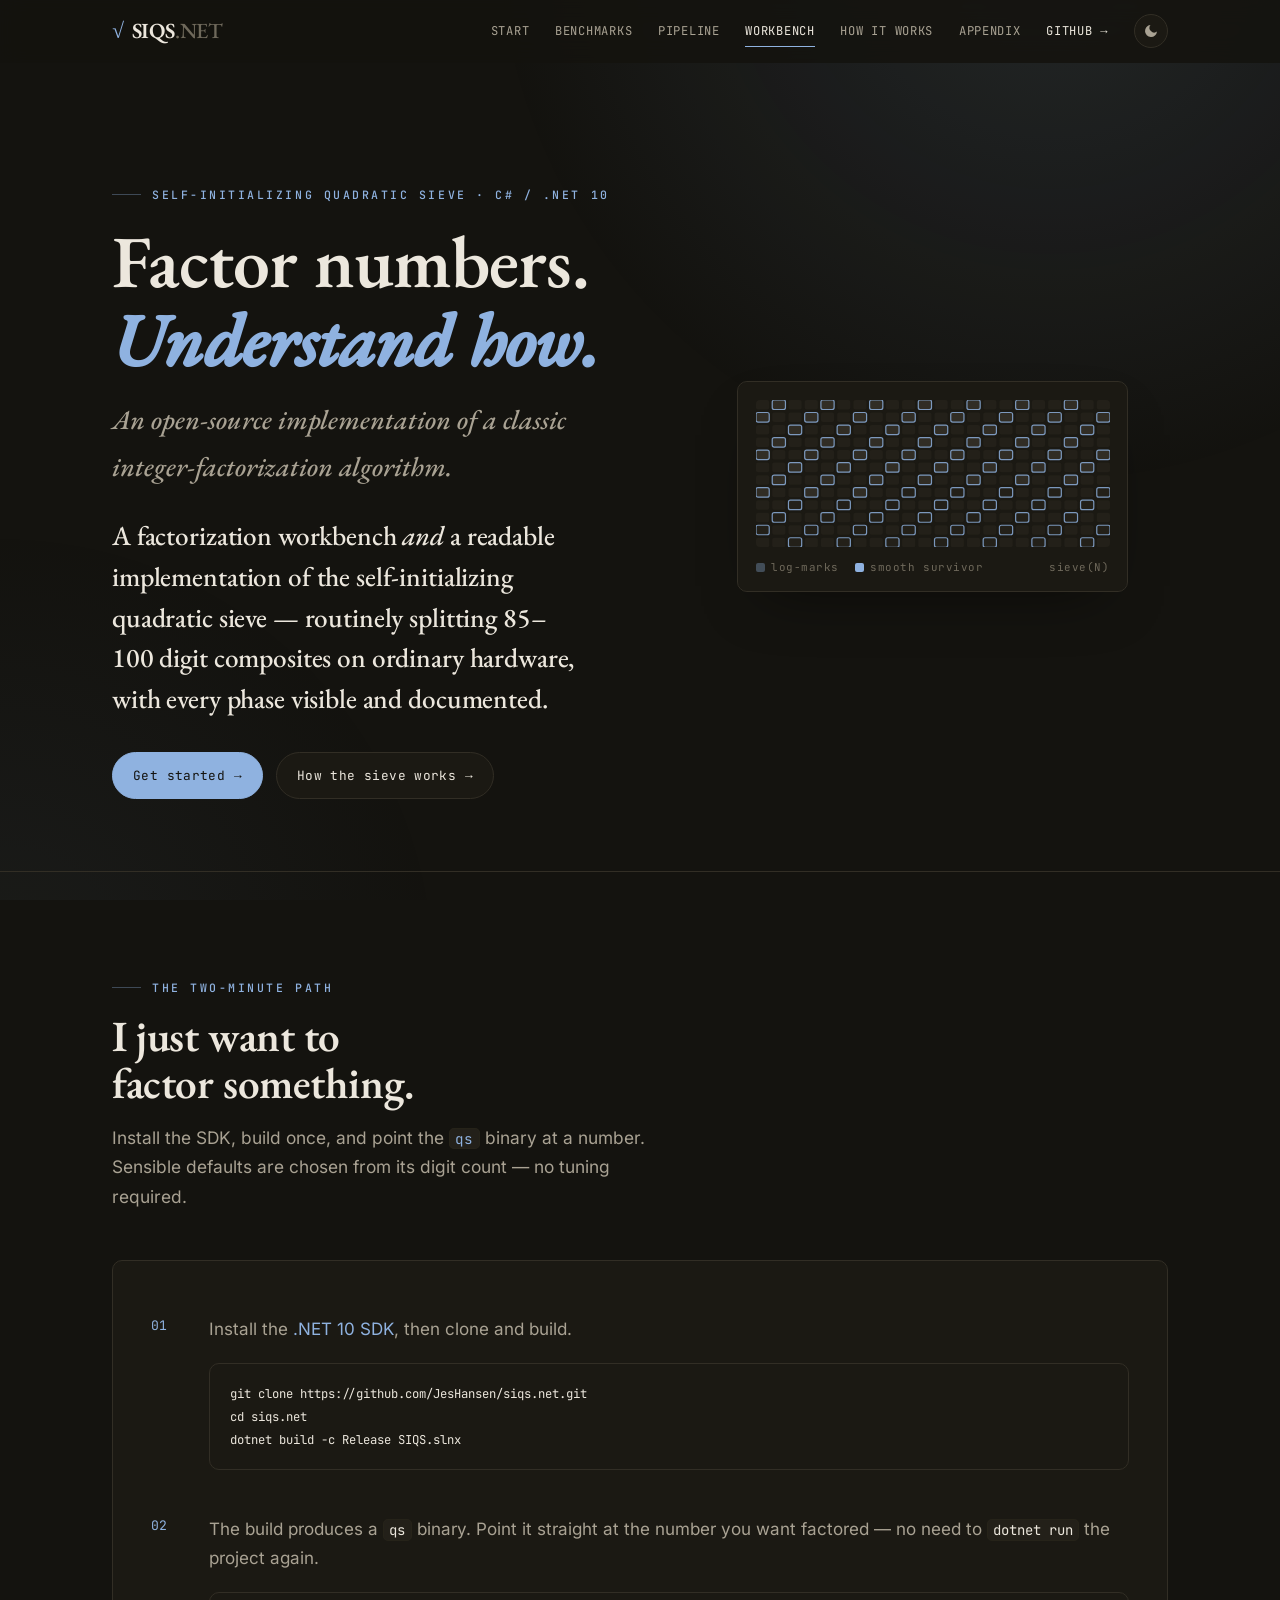
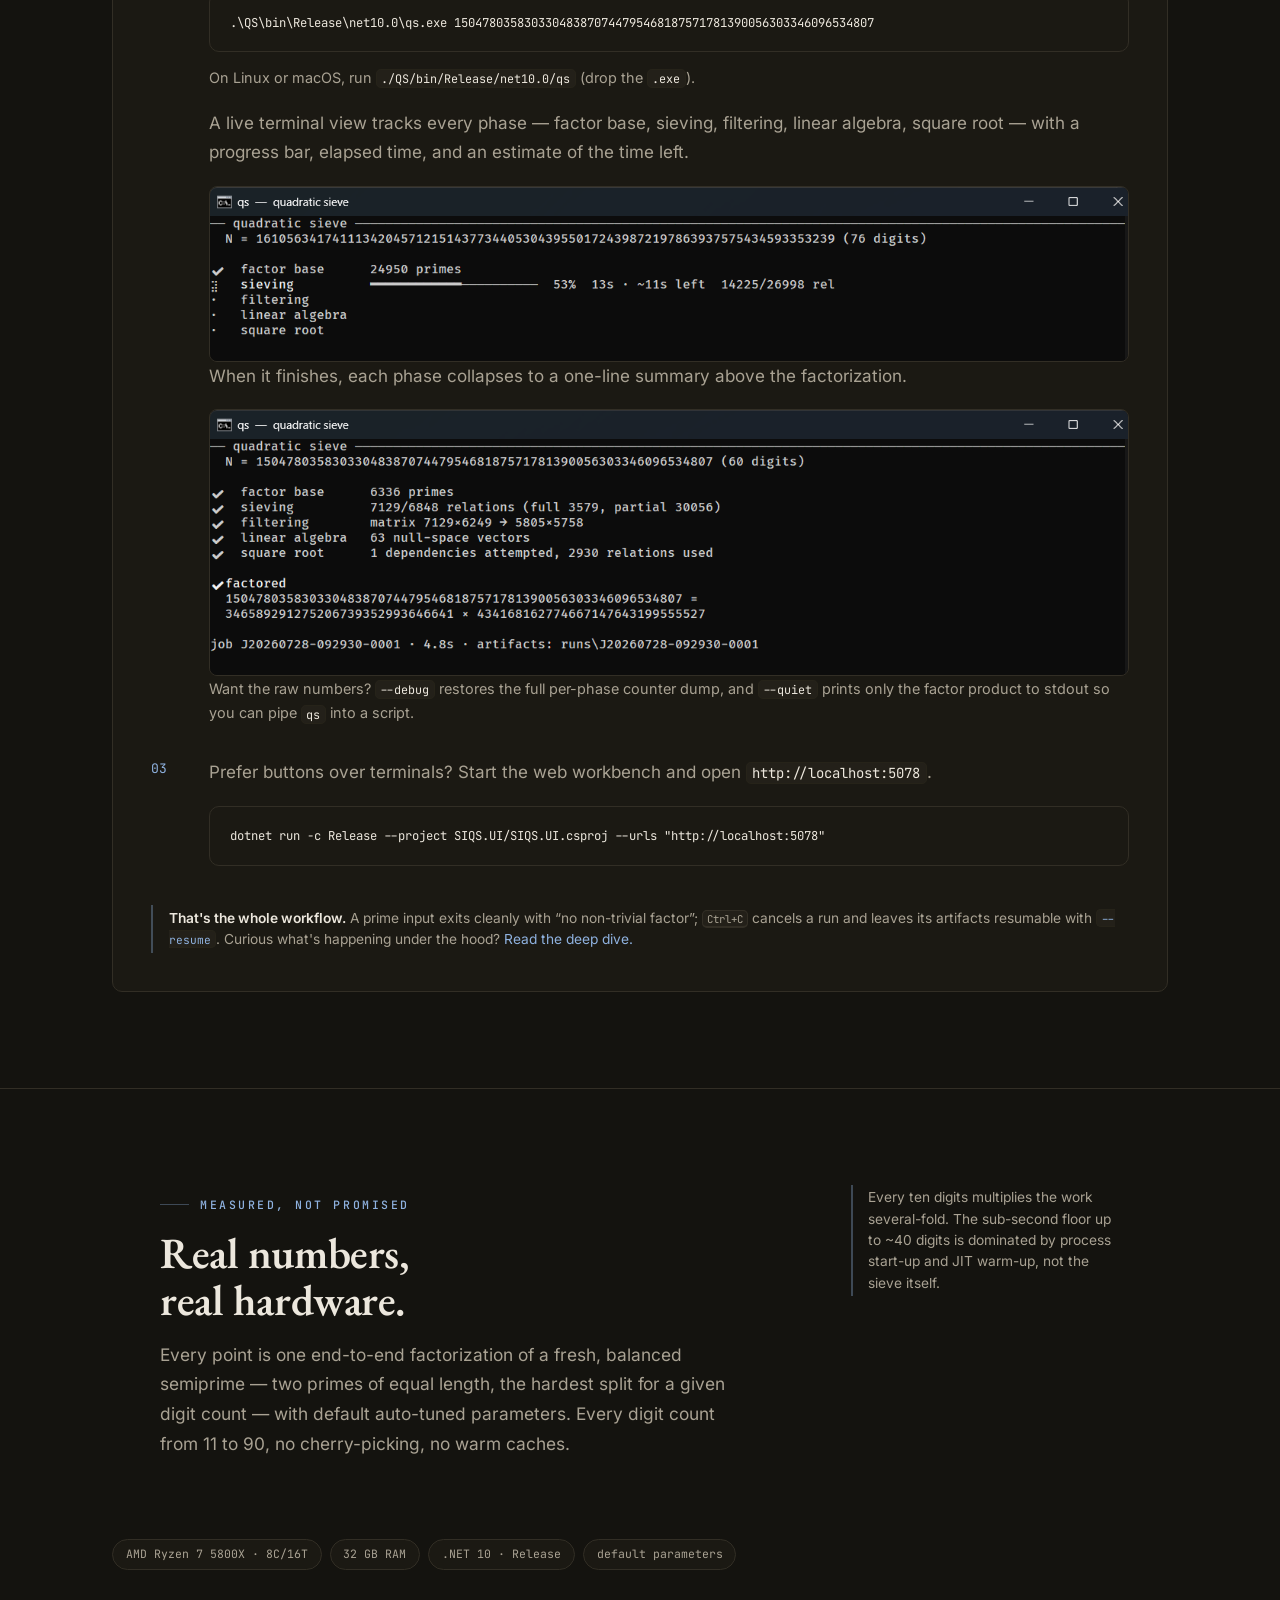
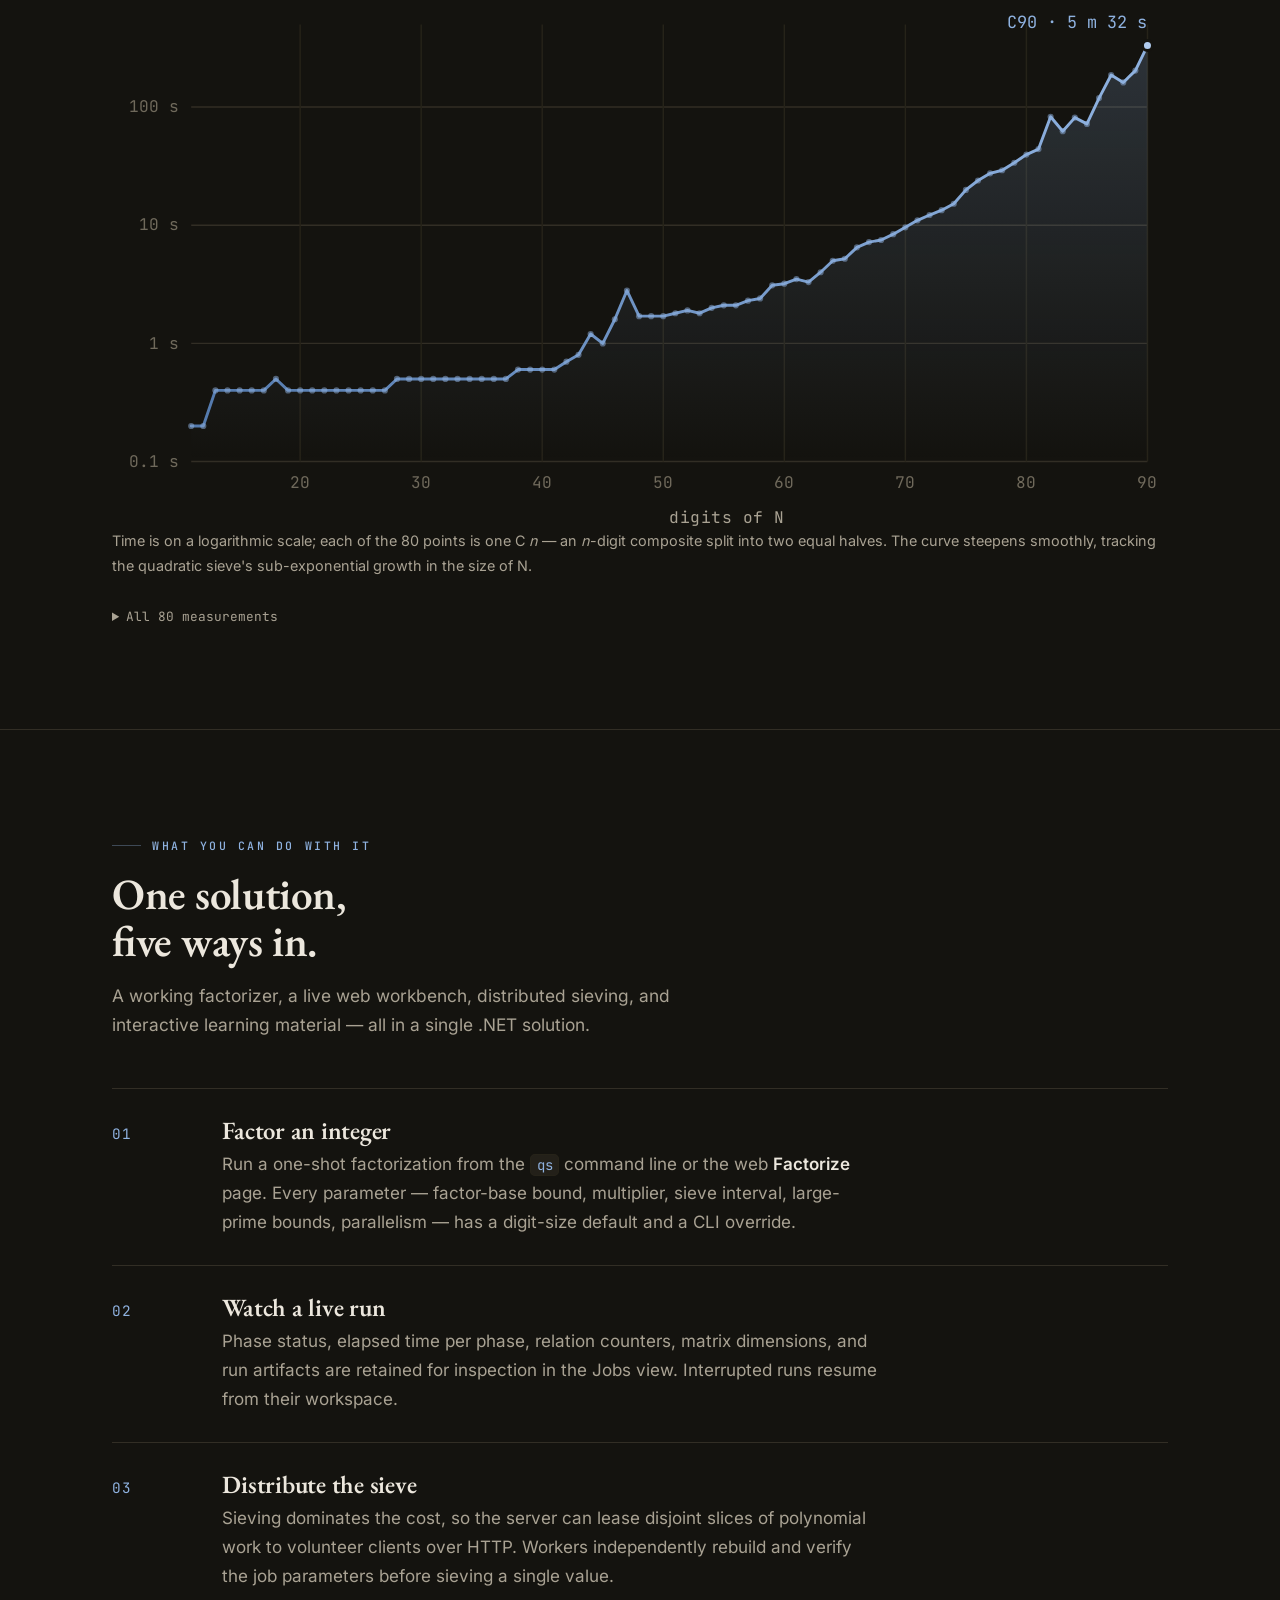
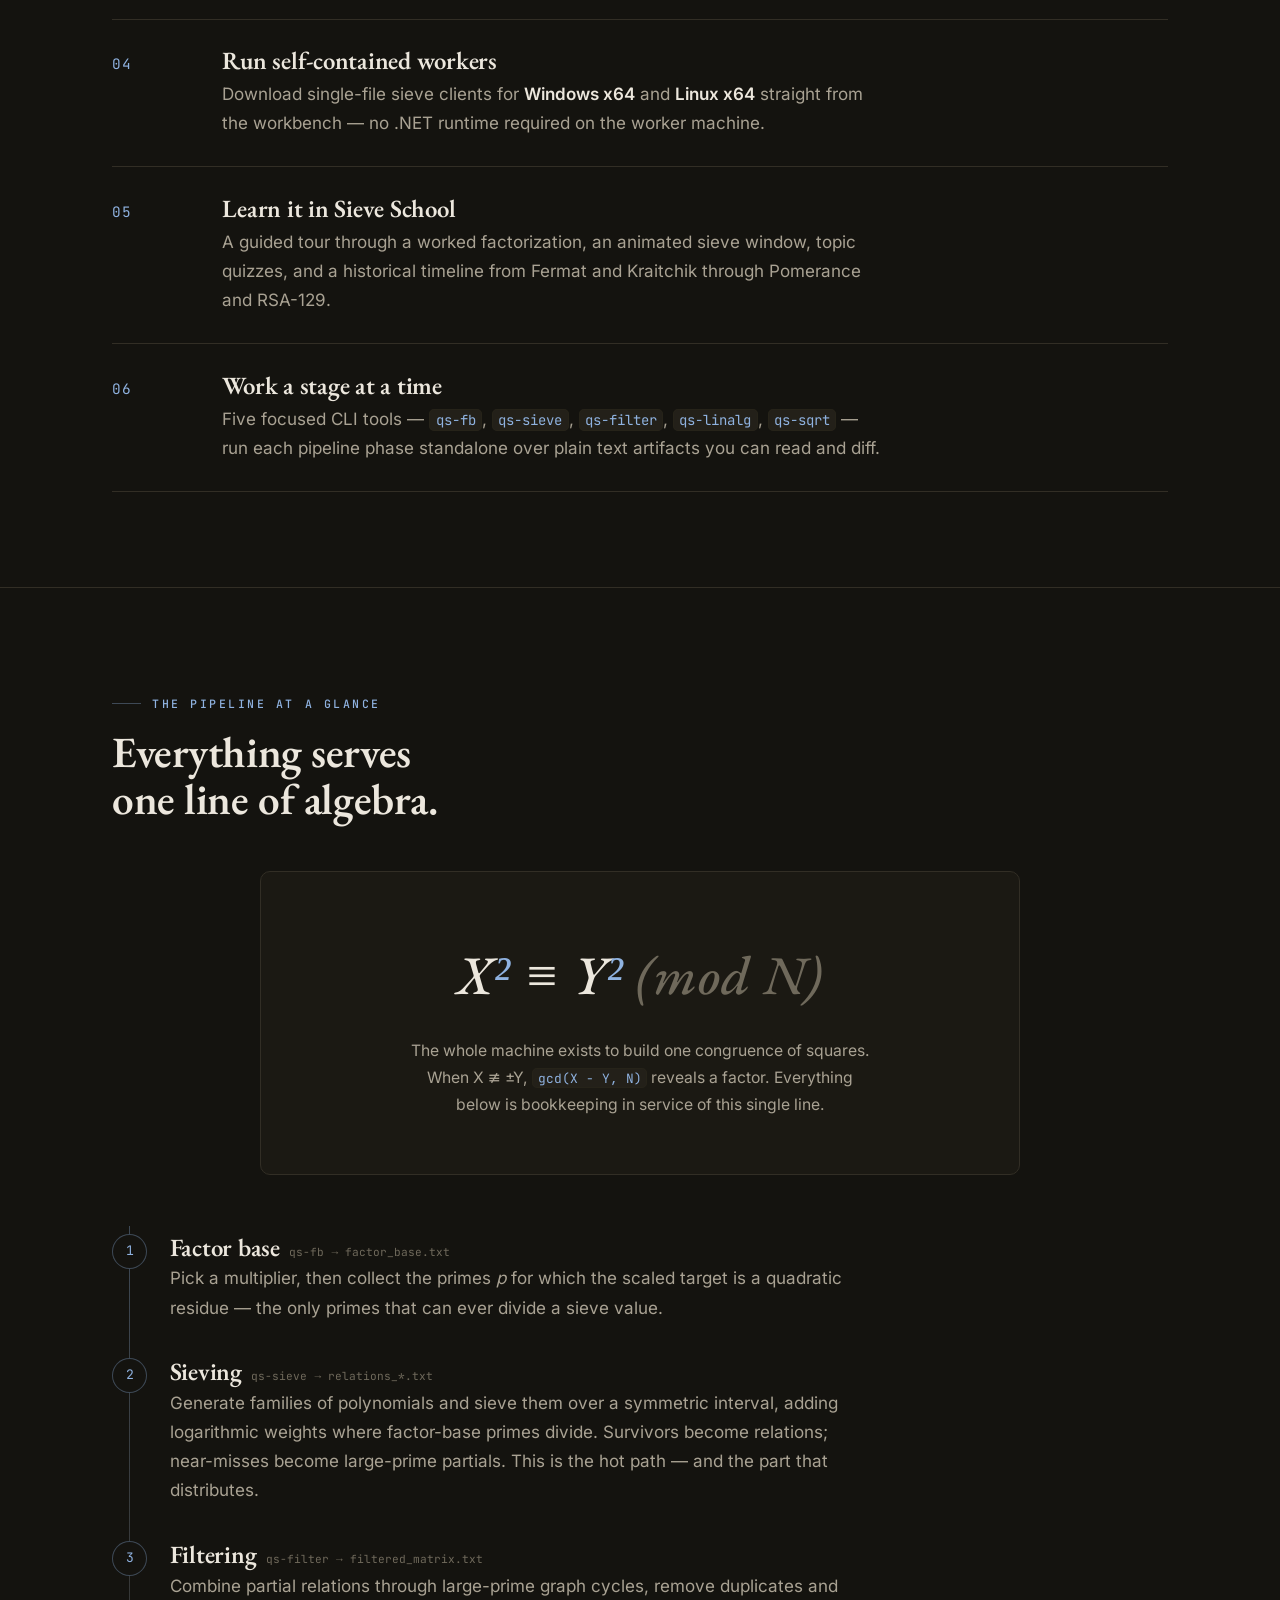
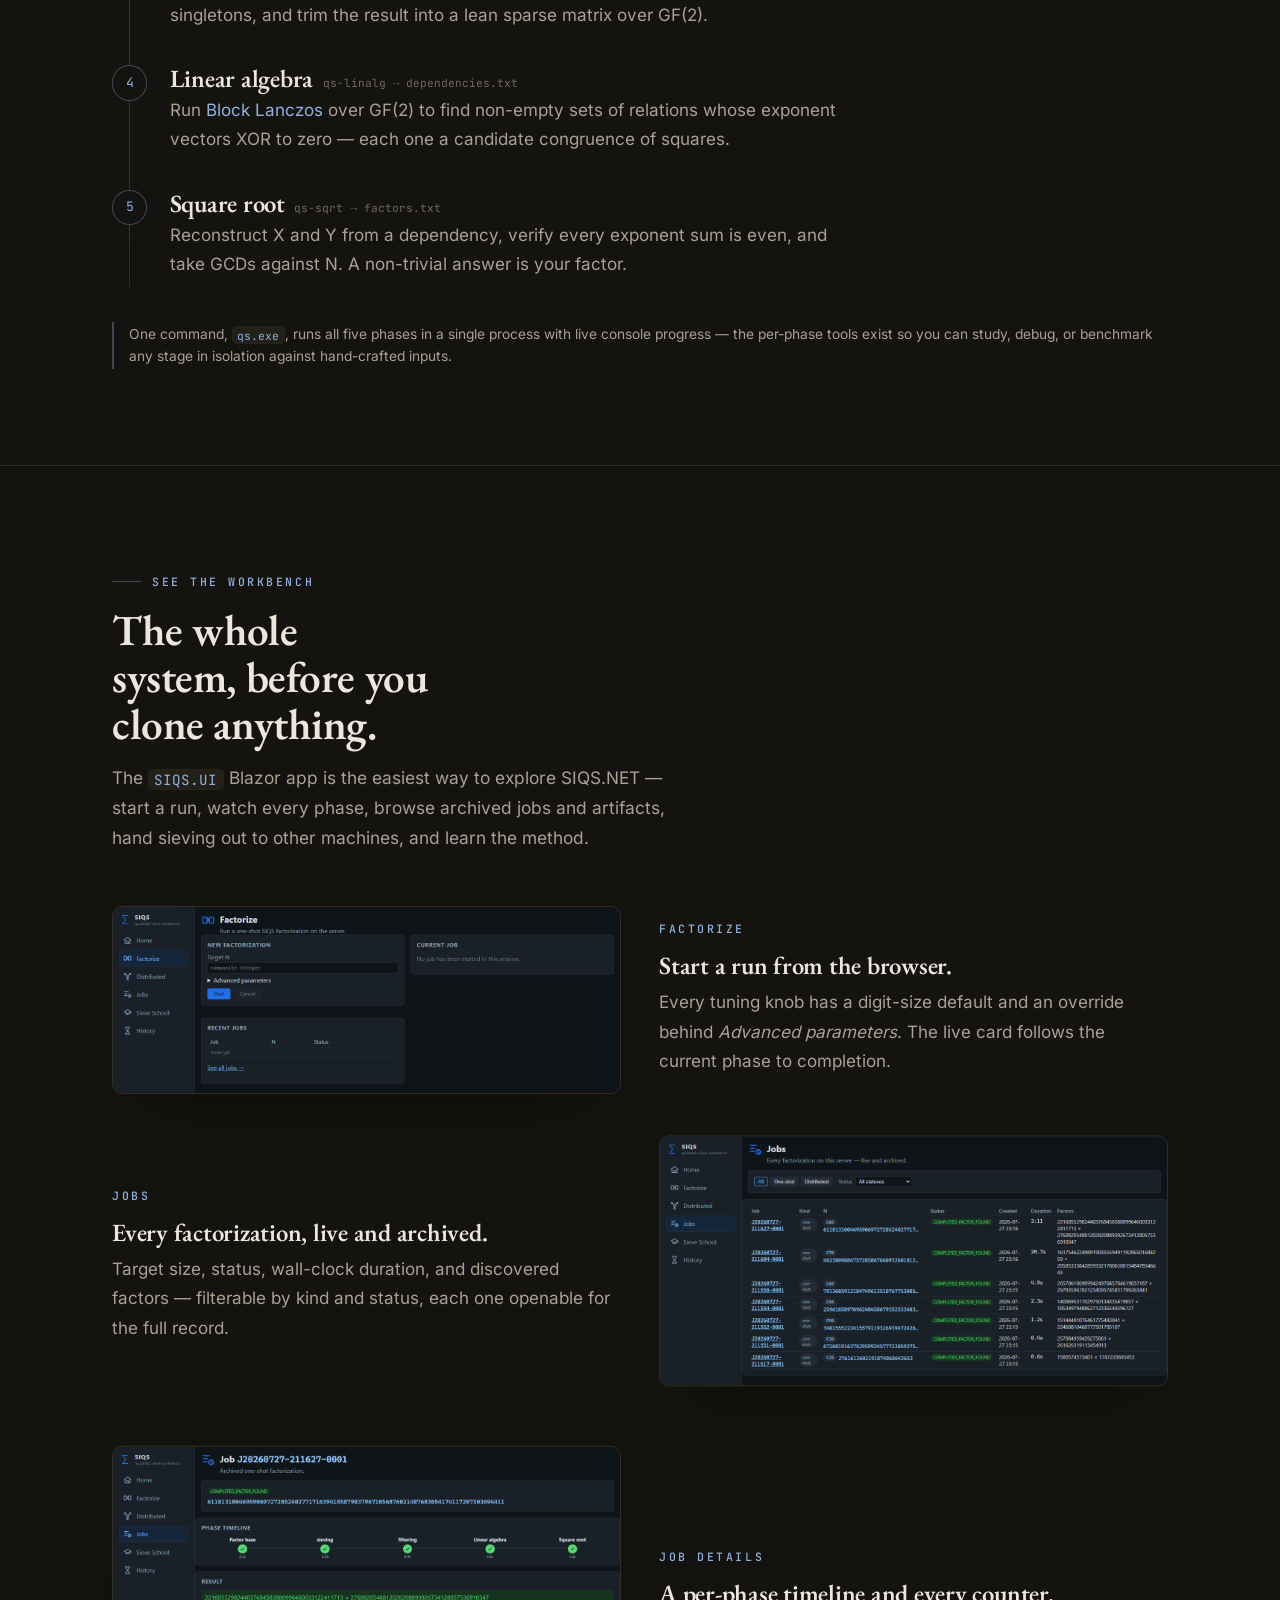
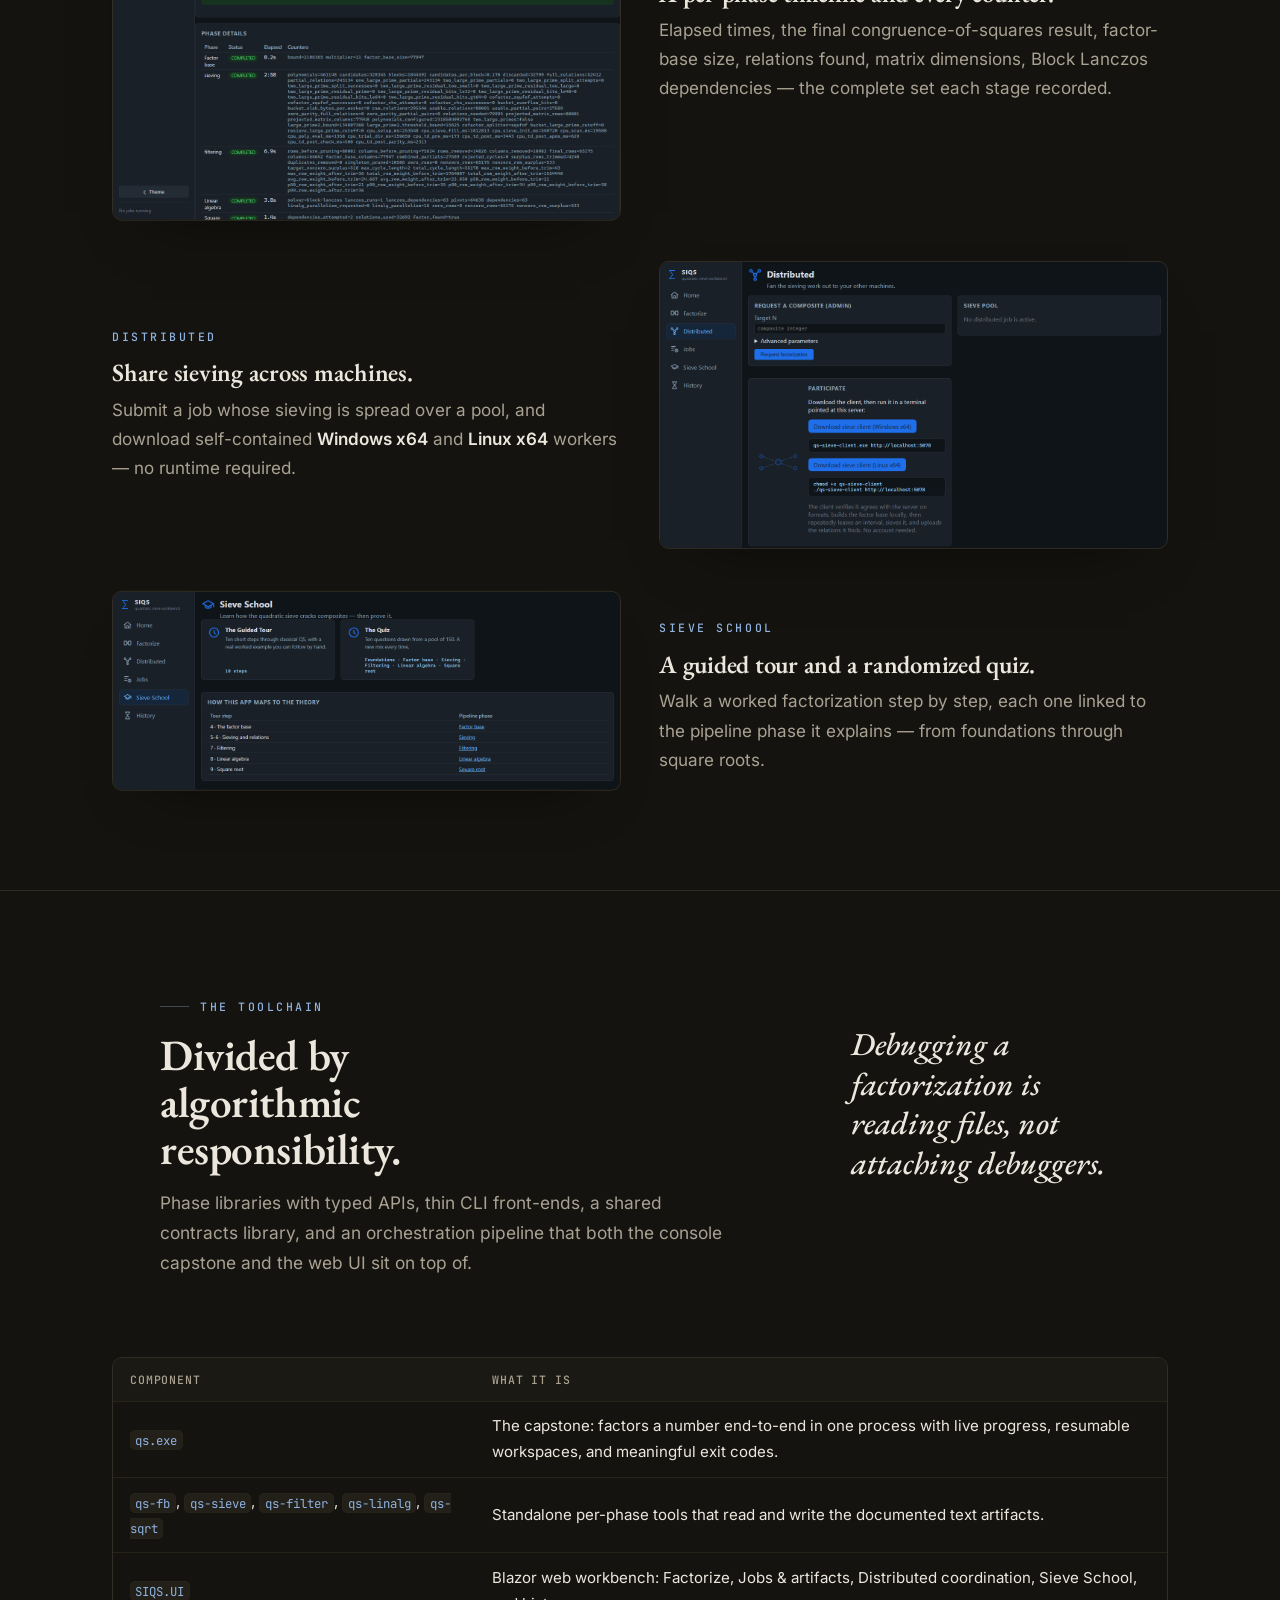
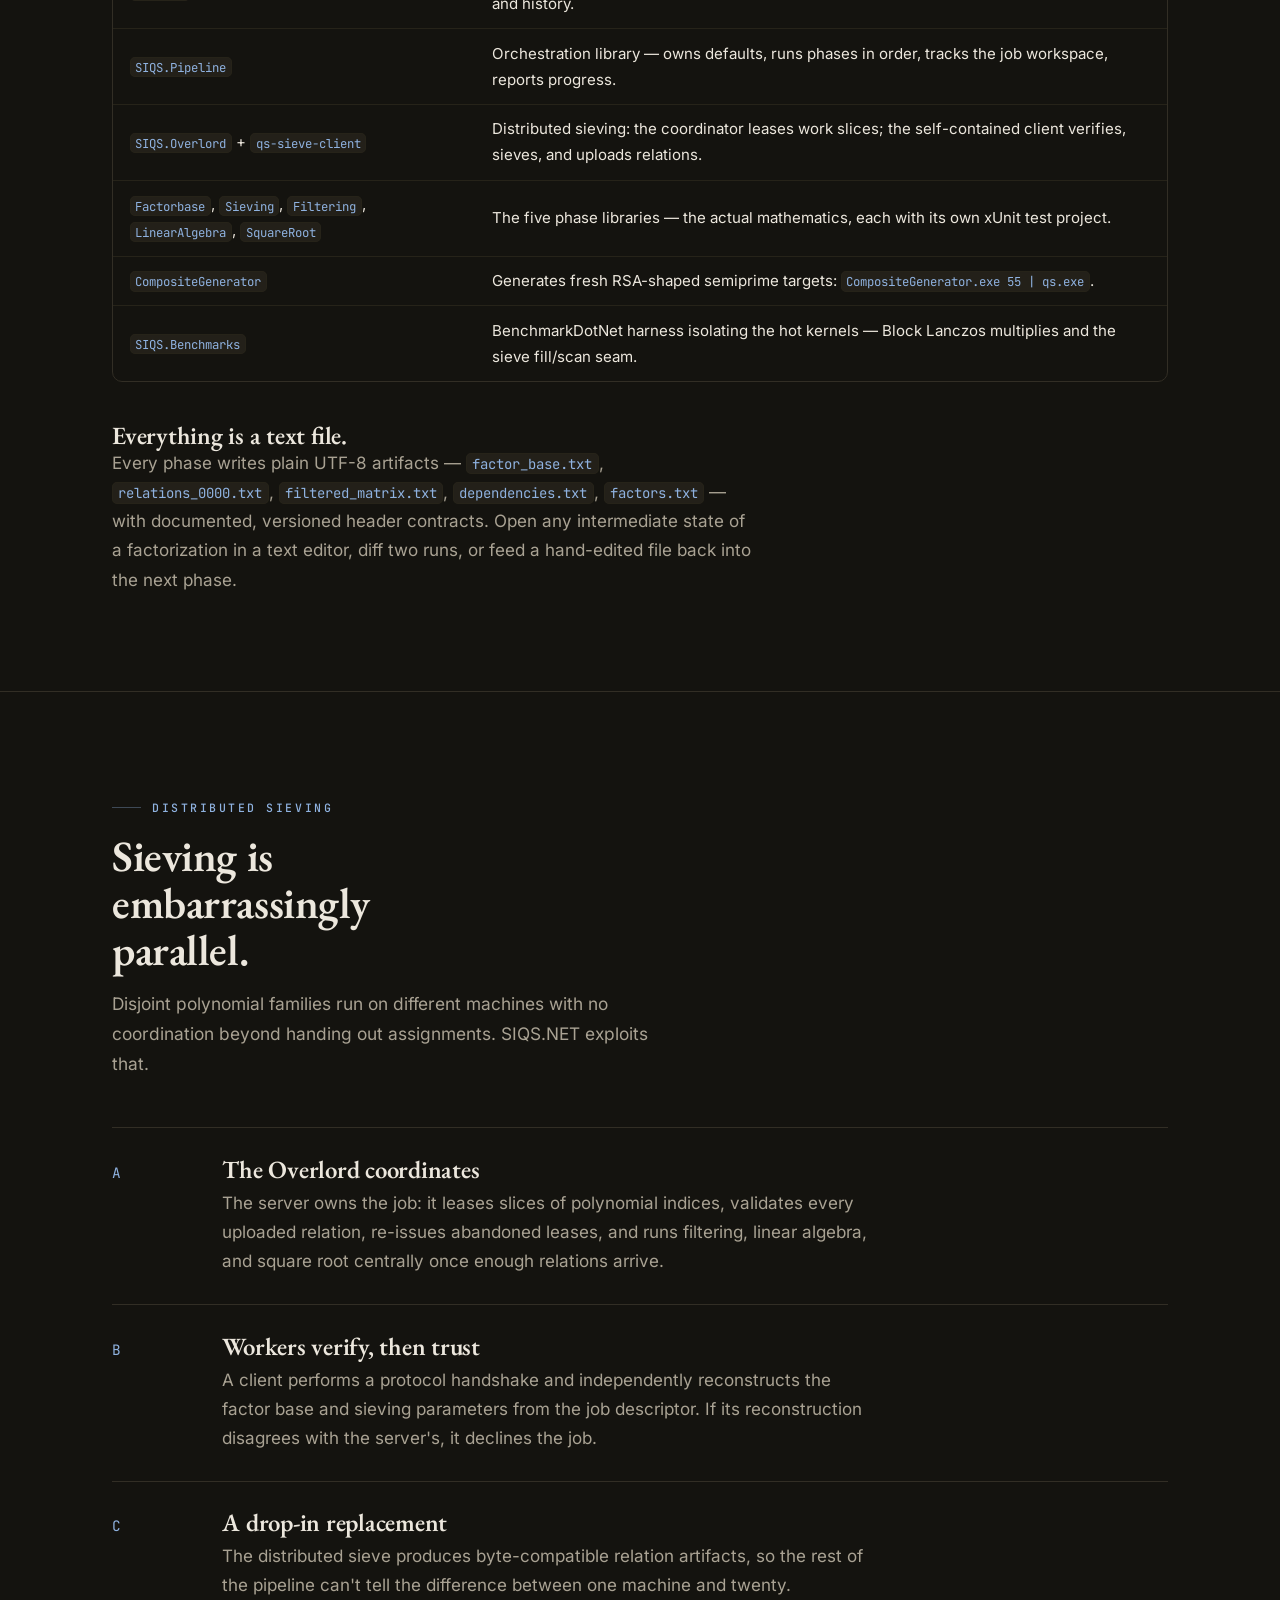
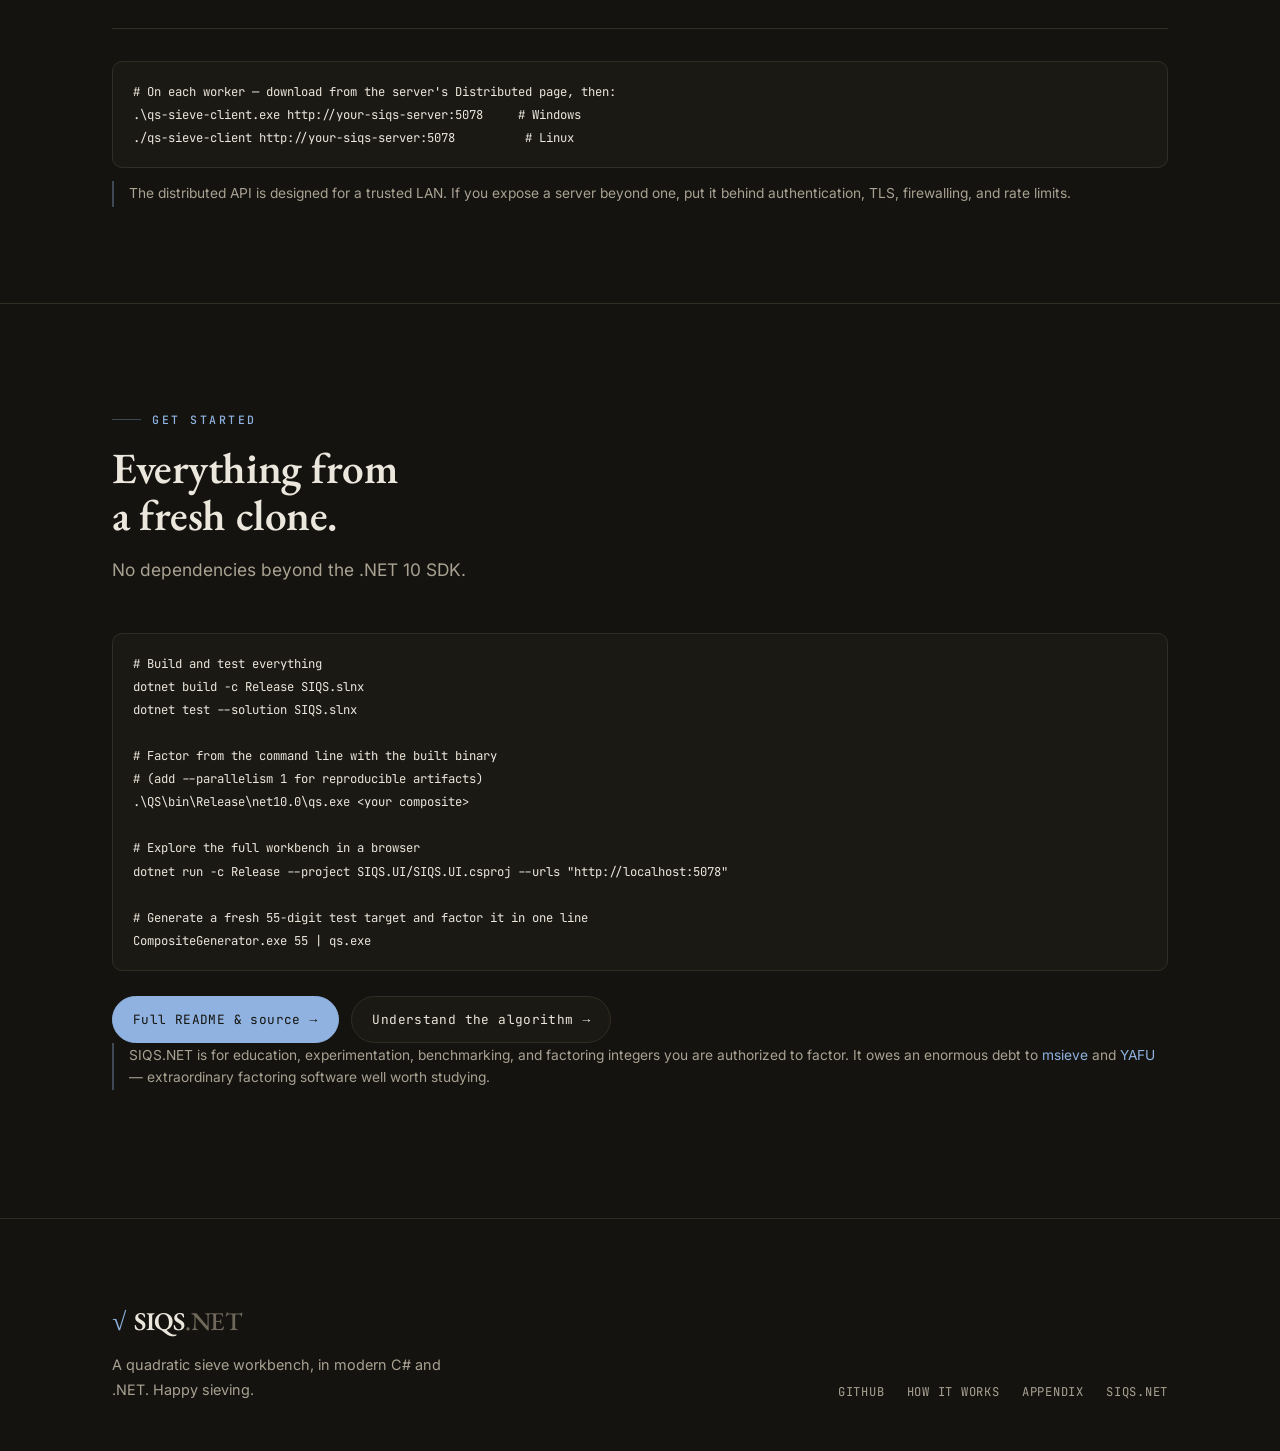
==== commit f770625b: "Add more benchmark data" ====
--- a/index.html
+++ b/index.html
@@ -18,7 +18,7 @@
   <link rel="preload" href="fonts/inter-400-latin.woff2" as="font" type="font/woff2" crossorigin />
   <link rel="stylesheet" href="css/fonts.css" />
   <link rel="stylesheet" href="css/style.css" />
-  <noscript><style>.reveal,.reveal-line,.pipeline::before,.rung .fill{opacity:1!important;transform:none!important}</style></noscript>
+  <noscript><style>.reveal,.reveal-line,.pipeline::before,.bench-area{opacity:1!important;transform:none!important}</style></noscript>
   <script>
     // Set theme before first paint (default: dark) to avoid a flash.
     (function () {
@@ -154,12 +154,13 @@
           <div class="chapter-head reveal">
             <span class="kicker">Measured, not promised</span>
             <h2>Real numbers, real hardware.</h2>
-            <p class="section-lede">Each rung is one end-to-end factorization of a fresh, balanced
+            <p class="section-lede">Every point is one end-to-end factorization of a fresh, balanced
               semiprime — two primes of equal length, the hardest split for a given digit count — with
-              default auto-tuned parameters. No cherry-picking, no warm caches.</p>
-          </div>
-          <p class="note margin">Every ten digits multiplies the work several-fold. The sub-second rows
-            are dominated by process start-up and JIT warm-up, not the sieve itself.</p>
+              default auto-tuned parameters. Every digit count from 11 to 90, no cherry-picking, no warm
+              caches.</p>
+          </div>
+          <p class="note margin">Every ten digits multiplies the work several-fold. The sub-second floor
+            up to ~40 digits is dominated by process start-up and JIT warm-up, not the sieve itself.</p>
         </div>
 
         <div class="rig reveal" style="margin-top:2rem">
@@ -169,18 +170,115 @@
           <span class="chip">default parameters</span>
         </div>
 
-        <!-- Log-scaled bars: rest = distance the fill retracts from the right (smaller = longer). -->
-        <div class="ladder">
-          <div class="rung" style="--rest:88%"><span class="lbl">C25</span><span class="track"><span class="fill"></span></span><span class="time">0.8&nbsp;s</span></div>
-          <div class="rung" style="--rest:90%"><span class="lbl">C35</span><span class="track"><span class="fill"></span></span><span class="time">0.6&nbsp;s</span></div>
-          <div class="rung" style="--rest:82%"><span class="lbl">C45</span><span class="track"><span class="fill"></span></span><span class="time">1.6&nbsp;s</span></div>
-          <div class="rung" style="--rest:76%"><span class="lbl">C55</span><span class="track"><span class="fill"></span></span><span class="time">2.9&nbsp;s</span></div>
-          <div class="rung" style="--rest:66%"><span class="lbl">C65</span><span class="track"><span class="fill"></span></span><span class="time">6.1&nbsp;s</span></div>
-          <div class="rung" style="--rest:52%"><span class="lbl">C75</span><span class="track"><span class="fill"></span></span><span class="time">22.8&nbsp;s</span></div>
-          <div class="rung" style="--rest:26%"><span class="lbl">C85</span><span class="track"><span class="fill"></span></span><span class="time">3&nbsp;m&nbsp;17&nbsp;s</span></div>
-          <div class="rung peak" style="--rest:6%"><span class="lbl">C93</span><span class="track"><span class="fill"></span></span><span class="time">11&nbsp;m&nbsp;7&nbsp;s</span></div>
-        </div>
-        <p class="hint reveal" style="margin-top:1rem">Bars are log-scaled to fit the growth curve; each C&thinsp;<em>n</em> is an <em>n</em>-digit composite split into two equal halves.</p>
+        <figure class="benchfig reveal">
+          <svg class="benchplot" viewBox="0 0 720 360" role="img"
+     aria-label="Wall-clock factorization time versus digit count, from 11 to 90 digits, on a logarithmic time axis. Time rises from about 0.4 seconds at 25 digits to 5 minutes 32 seconds at 90 digits.">
+            <defs>
+              <linearGradient id="benchLine" x1="0" y1="0" x2="1" y2="0">
+                <stop offset="0" stop-color="var(--accent-deep)" />
+                <stop offset="1" stop-color="var(--accent)" />
+              </linearGradient>
+              <linearGradient id="benchArea" x1="0" y1="0" x2="0" y2="1">
+                <stop offset="0" stop-color="var(--accent)" stop-opacity="0.20" />
+                <stop offset="1" stop-color="var(--accent)" stop-opacity="0" />
+              </linearGradient>
+            </defs>
+
+            <line class="grid" x1="54" y1="314" x2="706" y2="314" />
+            <text class="ylab" x="46" y="317.5">0.1 s</text>
+            <line class="grid" x1="54" y1="233.44" x2="706" y2="233.44" />
+            <text class="ylab" x="46" y="236.94">1 s</text>
+            <line class="grid" x1="54" y1="152.87" x2="706" y2="152.87" />
+            <text class="ylab" x="46" y="156.37">10 s</text>
+            <line class="grid" x1="54" y1="72.31" x2="706" y2="72.31" />
+            <text class="ylab" x="46" y="75.81">100 s</text>
+            <line class="grid vgrid" x1="128.28" y1="16" x2="128.28" y2="314" />
+            <text class="xlab" x="128.28" y="332">20</text>
+            <line class="grid vgrid" x1="210.81" y1="16" x2="210.81" y2="314" />
+            <text class="xlab" x="210.81" y="332">30</text>
+            <line class="grid vgrid" x1="293.34" y1="16" x2="293.34" y2="314" />
+            <text class="xlab" x="293.34" y="332">40</text>
+            <line class="grid vgrid" x1="375.87" y1="16" x2="375.87" y2="314" />
+            <text class="xlab" x="375.87" y="332">50</text>
+            <line class="grid vgrid" x1="458.41" y1="16" x2="458.41" y2="314" />
+            <text class="xlab" x="458.41" y="332">60</text>
+            <line class="grid vgrid" x1="540.94" y1="16" x2="540.94" y2="314" />
+            <text class="xlab" x="540.94" y="332">70</text>
+            <line class="grid vgrid" x1="623.47" y1="16" x2="623.47" y2="314" />
+            <text class="xlab" x="623.47" y="332">80</text>
+            <line class="grid vgrid" x1="706" y1="16" x2="706" y2="314" />
+            <text class="xlab" x="706" y="332">90</text>
+
+            <path class="bench-area" d="M54 314 L54 289.75 L62.25 289.75 L70.51 265.5 L78.76 265.5 L87.01 265.5 L95.27 265.5 L103.52 265.5 L111.77 257.69 L120.03 265.5 L128.28 265.5 L136.53 265.5 L144.78 265.5 L153.04 265.5 L161.29 265.5 L169.54 265.5 L177.8 265.5 L186.05 265.5 L194.3 257.69 L202.56 257.69 L210.81 257.69 L219.06 257.69 L227.32 257.69 L235.57 257.69 L243.82 257.69 L252.08 257.69 L260.33 257.69 L268.58 257.69 L276.84 251.31 L285.09 251.31 L293.34 251.31 L301.59 251.31 L309.85 245.92 L318.1 241.24 L326.35 227.06 L334.61 233.44 L342.86 216.99 L351.11 197.41 L359.37 214.87 L367.62 214.87 L375.87 214.87 L384.13 212.87 L392.38 210.98 L400.63 212.87 L408.89 209.19 L417.14 207.48 L425.39 207.48 L433.65 204.3 L441.9 202.81 L450.15 193.85 L458.41 192.74 L466.66 189.61 L474.91 191.66 L483.16 184.93 L491.42 177.13 L499.67 175.75 L507.92 167.95 L516.18 164.37 L524.43 162.94 L532.68 158.97 L540.94 154.3 L549.19 149.54 L557.44 145.92 L565.7 142.63 L573.95 138.22 L582.2 128.8 L590.46 122.39 L598.71 117.48 L606.96 115.38 L615.22 110.26 L623.47 104.72 L631.72 100.96 L639.97 78.96 L648.23 88.76 L656.48 79.51 L664.73 83.8 L672.99 66.22 L681.24 50.45 L689.49 55.52 L697.75 47.47 L706 30.37 L706 314 Z" fill="url(#benchArea)" />
+            <path class="bench-line" d="M54 289.75 L62.25 289.75 L70.51 265.5 L78.76 265.5 L87.01 265.5 L95.27 265.5 L103.52 265.5 L111.77 257.69 L120.03 265.5 L128.28 265.5 L136.53 265.5 L144.78 265.5 L153.04 265.5 L161.29 265.5 L169.54 265.5 L177.8 265.5 L186.05 265.5 L194.3 257.69 L202.56 257.69 L210.81 257.69 L219.06 257.69 L227.32 257.69 L235.57 257.69 L243.82 257.69 L252.08 257.69 L260.33 257.69 L268.58 257.69 L276.84 251.31 L285.09 251.31 L293.34 251.31 L301.59 251.31 L309.85 245.92 L318.1 241.24 L326.35 227.06 L334.61 233.44 L342.86 216.99 L351.11 197.41 L359.37 214.87 L367.62 214.87 L375.87 214.87 L384.13 212.87 L392.38 210.98 L400.63 212.87 L408.89 209.19 L417.14 207.48 L425.39 207.48 L433.65 204.3 L441.9 202.81 L450.15 193.85 L458.41 192.74 L466.66 189.61 L474.91 191.66 L483.16 184.93 L491.42 177.13 L499.67 175.75 L507.92 167.95 L516.18 164.37 L524.43 162.94 L532.68 158.97 L540.94 154.3 L549.19 149.54 L557.44 145.92 L565.7 142.63 L573.95 138.22 L582.2 128.8 L590.46 122.39 L598.71 117.48 L606.96 115.38 L615.22 110.26 L623.47 104.72 L631.72 100.96 L639.97 78.96 L648.23 88.76 L656.48 79.51 L664.73 83.8 L672.99 66.22 L681.24 50.45 L689.49 55.52 L697.75 47.47 L706 30.37" />
+            <g class="bench-dots">
+              <circle cx="54" cy="289.75" r="2.1" /><circle cx="62.25" cy="289.75" r="2.1" /><circle cx="70.51" cy="265.5" r="2.1" /><circle cx="78.76" cy="265.5" r="2.1" /><circle cx="87.01" cy="265.5" r="2.1" /><circle cx="95.27" cy="265.5" r="2.1" /><circle cx="103.52" cy="265.5" r="2.1" /><circle cx="111.77" cy="257.69" r="2.1" /><circle cx="120.03" cy="265.5" r="2.1" /><circle cx="128.28" cy="265.5" r="2.1" /><circle cx="136.53" cy="265.5" r="2.1" /><circle cx="144.78" cy="265.5" r="2.1" /><circle cx="153.04" cy="265.5" r="2.1" /><circle cx="161.29" cy="265.5" r="2.1" /><circle cx="169.54" cy="265.5" r="2.1" /><circle cx="177.8" cy="265.5" r="2.1" /><circle cx="186.05" cy="265.5" r="2.1" /><circle cx="194.3" cy="257.69" r="2.1" /><circle cx="202.56" cy="257.69" r="2.1" /><circle cx="210.81" cy="257.69" r="2.1" /><circle cx="219.06" cy="257.69" r="2.1" /><circle cx="227.32" cy="257.69" r="2.1" /><circle cx="235.57" cy="257.69" r="2.1" /><circle cx="243.82" cy="257.69" r="2.1" /><circle cx="252.08" cy="257.69" r="2.1" /><circle cx="260.33" cy="257.69" r="2.1" /><circle cx="268.58" cy="257.69" r="2.1" /><circle cx="276.84" cy="251.31" r="2.1" /><circle cx="285.09" cy="251.31" r="2.1" /><circle cx="293.34" cy="251.31" r="2.1" /><circle cx="301.59" cy="251.31" r="2.1" /><circle cx="309.85" cy="245.92" r="2.1" /><circle cx="318.1" cy="241.24" r="2.1" /><circle cx="326.35" cy="227.06" r="2.1" /><circle cx="334.61" cy="233.44" r="2.1" /><circle cx="342.86" cy="216.99" r="2.1" /><circle cx="351.11" cy="197.41" r="2.1" /><circle cx="359.37" cy="214.87" r="2.1" /><circle cx="367.62" cy="214.87" r="2.1" /><circle cx="375.87" cy="214.87" r="2.1" /><circle cx="384.13" cy="212.87" r="2.1" /><circle cx="392.38" cy="210.98" r="2.1" /><circle cx="400.63" cy="212.87" r="2.1" /><circle cx="408.89" cy="209.19" r="2.1" /><circle cx="417.14" cy="207.48" r="2.1" /><circle cx="425.39" cy="207.48" r="2.1" /><circle cx="433.65" cy="204.3" r="2.1" /><circle cx="441.9" cy="202.81" r="2.1" /><circle cx="450.15" cy="193.85" r="2.1" /><circle cx="458.41" cy="192.74" r="2.1" /><circle cx="466.66" cy="189.61" r="2.1" /><circle cx="474.91" cy="191.66" r="2.1" /><circle cx="483.16" cy="184.93" r="2.1" /><circle cx="491.42" cy="177.13" r="2.1" /><circle cx="499.67" cy="175.75" r="2.1" /><circle cx="507.92" cy="167.95" r="2.1" /><circle cx="516.18" cy="164.37" r="2.1" /><circle cx="524.43" cy="162.94" r="2.1" /><circle cx="532.68" cy="158.97" r="2.1" /><circle cx="540.94" cy="154.3" r="2.1" /><circle cx="549.19" cy="149.54" r="2.1" /><circle cx="557.44" cy="145.92" r="2.1" /><circle cx="565.7" cy="142.63" r="2.1" /><circle cx="573.95" cy="138.22" r="2.1" /><circle cx="582.2" cy="128.8" r="2.1" /><circle cx="590.46" cy="122.39" r="2.1" /><circle cx="598.71" cy="117.48" r="2.1" /><circle cx="606.96" cy="115.38" r="2.1" /><circle cx="615.22" cy="110.26" r="2.1" /><circle cx="623.47" cy="104.72" r="2.1" /><circle cx="631.72" cy="100.96" r="2.1" /><circle cx="639.97" cy="78.96" r="2.1" /><circle cx="648.23" cy="88.76" r="2.1" /><circle cx="656.48" cy="79.51" r="2.1" /><circle cx="664.73" cy="83.8" r="2.1" /><circle cx="672.99" cy="66.22" r="2.1" /><circle cx="681.24" cy="50.45" r="2.1" /><circle cx="689.49" cy="55.52" r="2.1" /><circle cx="697.75" cy="47.47" r="2.1" /><circle cx="706" cy="30.37" r="2.1" />
+            </g>
+
+            <circle class="peak-dot" cx="706" cy="30.37" r="3.4" />
+            <text class="peak-lab" x="706" y="18.37" text-anchor="end">C90 · 5 m 32 s</text>
+
+            <text class="axis-title x" x="380" y="356">digits of N</text>
+
+            <g class="bench-cursor">
+              <line class="cursor-line" x1="0" y1="16" x2="0" y2="314" />
+              <circle class="cursor-dot" r="4" cx="-10" cy="-10" />
+            </g>
+            <rect class="bench-hit" x="54" y="16" width="652" height="298" fill="transparent" />
+          </svg>
+          <figcaption class="hint">Time is on a logarithmic scale; each of the 80 points is one C&thinsp;<em>n</em> — an <em>n</em>-digit composite split into two equal halves. The curve steepens smoothly, tracking the quadratic sieve's sub-exponential growth in the size of N.</figcaption>
+        </figure>
+
+        <details class="chart-data reveal">
+          <summary>All 80 measurements</summary>
+          <div class="table-scroll bench-table">
+            <table>
+              <thead><tr><th>Composite</th><th>Time</th><th>Composite</th><th>Time</th></tr></thead>
+              <tbody>
+                <tr><td>C11</td><td>0.2 s</td><td>C51</td><td>1.8 s</td></tr>
+                <tr><td>C12</td><td>0.2 s</td><td>C52</td><td>1.9 s</td></tr>
+                <tr><td>C13</td><td>0.4 s</td><td>C53</td><td>1.8 s</td></tr>
+                <tr><td>C14</td><td>0.4 s</td><td>C54</td><td>2.0 s</td></tr>
+                <tr><td>C15</td><td>0.4 s</td><td>C55</td><td>2.1 s</td></tr>
+                <tr><td>C16</td><td>0.4 s</td><td>C56</td><td>2.1 s</td></tr>
+                <tr><td>C17</td><td>0.4 s</td><td>C57</td><td>2.3 s</td></tr>
+                <tr><td>C18</td><td>0.5 s</td><td>C58</td><td>2.4 s</td></tr>
+                <tr><td>C19</td><td>0.4 s</td><td>C59</td><td>3.1 s</td></tr>
+                <tr><td>C20</td><td>0.4 s</td><td>C60</td><td>3.2 s</td></tr>
+                <tr><td>C21</td><td>0.4 s</td><td>C61</td><td>3.5 s</td></tr>
+                <tr><td>C22</td><td>0.4 s</td><td>C62</td><td>3.3 s</td></tr>
+                <tr><td>C23</td><td>0.4 s</td><td>C63</td><td>4.0 s</td></tr>
+                <tr><td>C24</td><td>0.4 s</td><td>C64</td><td>5.0 s</td></tr>
+                <tr><td>C25</td><td>0.4 s</td><td>C65</td><td>5.2 s</td></tr>
+                <tr><td>C26</td><td>0.4 s</td><td>C66</td><td>6.5 s</td></tr>
+                <tr><td>C27</td><td>0.4 s</td><td>C67</td><td>7.2 s</td></tr>
+                <tr><td>C28</td><td>0.5 s</td><td>C68</td><td>7.5 s</td></tr>
+                <tr><td>C29</td><td>0.5 s</td><td>C69</td><td>8.4 s</td></tr>
+                <tr><td>C30</td><td>0.5 s</td><td>C70</td><td>9.6 s</td></tr>
+                <tr><td>C31</td><td>0.5 s</td><td>C71</td><td>11.0 s</td></tr>
+                <tr><td>C32</td><td>0.5 s</td><td>C72</td><td>12.2 s</td></tr>
+                <tr><td>C33</td><td>0.5 s</td><td>C73</td><td>13.4 s</td></tr>
+                <tr><td>C34</td><td>0.5 s</td><td>C74</td><td>15.2 s</td></tr>
+                <tr><td>C35</td><td>0.5 s</td><td>C75</td><td>19.9 s</td></tr>
+                <tr><td>C36</td><td>0.5 s</td><td>C76</td><td>23.9 s</td></tr>
+                <tr><td>C37</td><td>0.5 s</td><td>C77</td><td>27.5 s</td></tr>
+                <tr><td>C38</td><td>0.6 s</td><td>C78</td><td>29.2 s</td></tr>
+                <tr><td>C39</td><td>0.6 s</td><td>C79</td><td>33.8 s</td></tr>
+                <tr><td>C40</td><td>0.6 s</td><td>C80</td><td>39.6 s</td></tr>
+                <tr><td>C41</td><td>0.6 s</td><td>C81</td><td>44.1 s</td></tr>
+                <tr><td>C42</td><td>0.7 s</td><td>C82</td><td>1 m 23 s</td></tr>
+                <tr><td>C43</td><td>0.8 s</td><td>C83</td><td>1 m 3 s</td></tr>
+                <tr><td>C44</td><td>1.2 s</td><td>C84</td><td>1 m 21 s</td></tr>
+                <tr><td>C45</td><td>1.0 s</td><td>C85</td><td>1 m 12 s</td></tr>
+                <tr><td>C46</td><td>1.6 s</td><td>C86</td><td>1 m 59 s</td></tr>
+                <tr><td>C47</td><td>2.8 s</td><td>C87</td><td>3 m 7 s</td></tr>
+                <tr><td>C48</td><td>1.7 s</td><td>C88</td><td>2 m 42 s</td></tr>
+                <tr><td>C49</td><td>1.7 s</td><td>C89</td><td>3 m 23 s</td></tr>
+                <tr><td>C50</td><td>1.7 s</td><td>C90</td><td>5 m 32 s</td></tr>
+              </tbody>
+            </table>
+          </div>
+        </details>
       </div>
     </section>
 
@@ -475,5 +573,6 @@
 
   <script src="js/site.js" defer></script>
   <script src="js/hero-sieve.js" defer></script>
+  <script src="js/benchmarks.js" defer></script>
 </body>
 </html>
--- a/css/style.css
+++ b/css/style.css
@@ -528,39 +528,65 @@
   background: var(--paper-2);
 }
 
-/* Benchmark ladder — bars grow with time, drawn on scroll */
-.ladder { display: grid; gap: 0.55rem; margin-top: 0.5rem; }
-.rung {
-  display: grid;
-  grid-template-columns: 3.2rem minmax(0,1fr) auto;
-  align-items: center;
-  gap: 1rem;
-  font-family: var(--mono);
-  font-size: 0.82rem;
-}
-.rung .lbl { color: var(--ink); }
-.rung .split { color: var(--ink-faint); font-size: 0.74rem; }
-.rung .track {
-  position: relative;
-  height: 10px;
-  background: var(--paper-3);
-  border-radius: 999px;
-  overflow: hidden;
-}
-.rung .fill {
-  position: absolute;
-  inset: 0 100% 0 0;
-  background: linear-gradient(90deg, var(--accent-deep), var(--accent));
-  border-radius: 999px;
-  transition: right 1.1s var(--ease);
-}
-.rung.in .fill { right: var(--rest, 50%); }
-.rung .time { color: var(--ink); text-align: right; white-space: nowrap; font-variant-numeric: tabular-nums; }
-.rung.peak .lbl, .rung.peak .time { color: var(--accent); }
-@media (max-width: 40rem) {
-  .rung { grid-template-columns: 2.6rem 1fr auto; }
-  .rung .split { display: none; }
-}
+/* Benchmark line chart — inline SVG, log-scaled time axis, drawn on scroll */
+.benchfig { position: relative; margin: 2rem 0 0; }
+.benchplot { display: block; width: 100%; height: auto; overflow: visible; touch-action: pan-y; }
+.benchplot .grid { stroke: var(--rule); stroke-width: 1; }
+.benchplot .vgrid { stroke: var(--rule-soft); }
+.benchplot .ylab, .benchplot .xlab, .benchplot .axis-title {
+  fill: var(--ink-faint); font-family: var(--mono); font-size: 11px;
+}
+.benchplot .ylab { text-anchor: end; }
+.benchplot .xlab { text-anchor: middle; }
+.benchplot .axis-title { fill: var(--ink-dim); letter-spacing: 0.03em; }
+.benchplot .bench-area { opacity: 0; transition: opacity 1.1s var(--ease) 0.45s; }
+.benchplot.in .bench-area { opacity: 1; }
+.benchplot .bench-line {
+  fill: none; stroke: url(#benchLine); stroke-width: 2;
+  stroke-linejoin: round; stroke-linecap: round;
+}
+.benchplot .bench-dots circle { fill: var(--accent); opacity: 0.5; }
+.benchplot .peak-dot { fill: var(--accent-strong); stroke: var(--paper); stroke-width: 2; }
+.benchplot .peak-lab { fill: var(--accent); font-family: var(--mono); font-size: 11.5px; }
+.benchplot .bench-cursor { display: none; }
+.benchplot .bench-cursor.on { display: block; }
+.benchplot .cursor-line { stroke: var(--accent-line); stroke-width: 1; stroke-dasharray: 3 3; }
+.benchplot .cursor-dot { fill: var(--accent-strong); stroke: var(--paper); stroke-width: 2; }
+.benchplot .bench-hit { cursor: crosshair; pointer-events: all; }
+/* draw-on: line reveals left-to-right; --len set by js/benchmarks.js */
+.benchplot .bench-line { stroke-dashoffset: var(--len, 0); stroke-dasharray: var(--len, 0); }
+.benchplot.in .bench-line { transition: stroke-dashoffset 1.7s var(--ease); stroke-dashoffset: 0; }
+@media (prefers-reduced-motion: reduce) {
+  .benchplot .bench-area, .benchplot.in .bench-area { opacity: 1; transition: none; }
+  .benchplot .bench-line, .benchplot.in .bench-line { stroke-dashoffset: 0; transition: none; }
+}
+
+/* Tooltip (created by js/benchmarks.js) */
+.bench-tip {
+  position: absolute; z-index: 3; pointer-events: none;
+  transform: translate(-50%, calc(-100% - 12px));
+  background: var(--paper-2); border: 1px solid var(--rule); border-radius: 8px;
+  padding: 0.35rem 0.55rem; font-family: var(--mono); font-size: 0.75rem;
+  color: var(--ink); white-space: nowrap; line-height: 1.2;
+  box-shadow: 0 6px 22px rgba(0,0,0,0.28); opacity: 0; transition: opacity 0.12s;
+}
+.bench-tip.on { opacity: 1; }
+.bench-tip .t-d { color: var(--accent); }
+.bench-tip .t-sep { color: var(--ink-faint); margin: 0 0.35em; }
+
+/* Collapsible full data table */
+.chart-data { margin-top: 1.4rem; font-size: 0.92rem; }
+.chart-data summary {
+  cursor: pointer; font-family: var(--mono); font-size: 0.8rem;
+  color: var(--ink-dim); padding: 0.3rem 0; width: max-content;
+}
+.chart-data summary:hover { color: var(--accent); }
+.chart-data[open] summary { margin-bottom: 0.6rem; }
+.bench-table { max-height: 340px; overflow: auto; }
+.bench-table table { font-family: var(--mono); font-size: 0.78rem; }
+.bench-table th, .bench-table td { padding: 0.34rem 0.9rem; }
+.bench-table td { font-variant-numeric: tabular-nums; }
+.bench-table td:nth-child(2), .bench-table td:nth-child(4) { color: var(--ink-dim); }
 
 /* ---------- Congruence callout ---------- */
 .congruence {
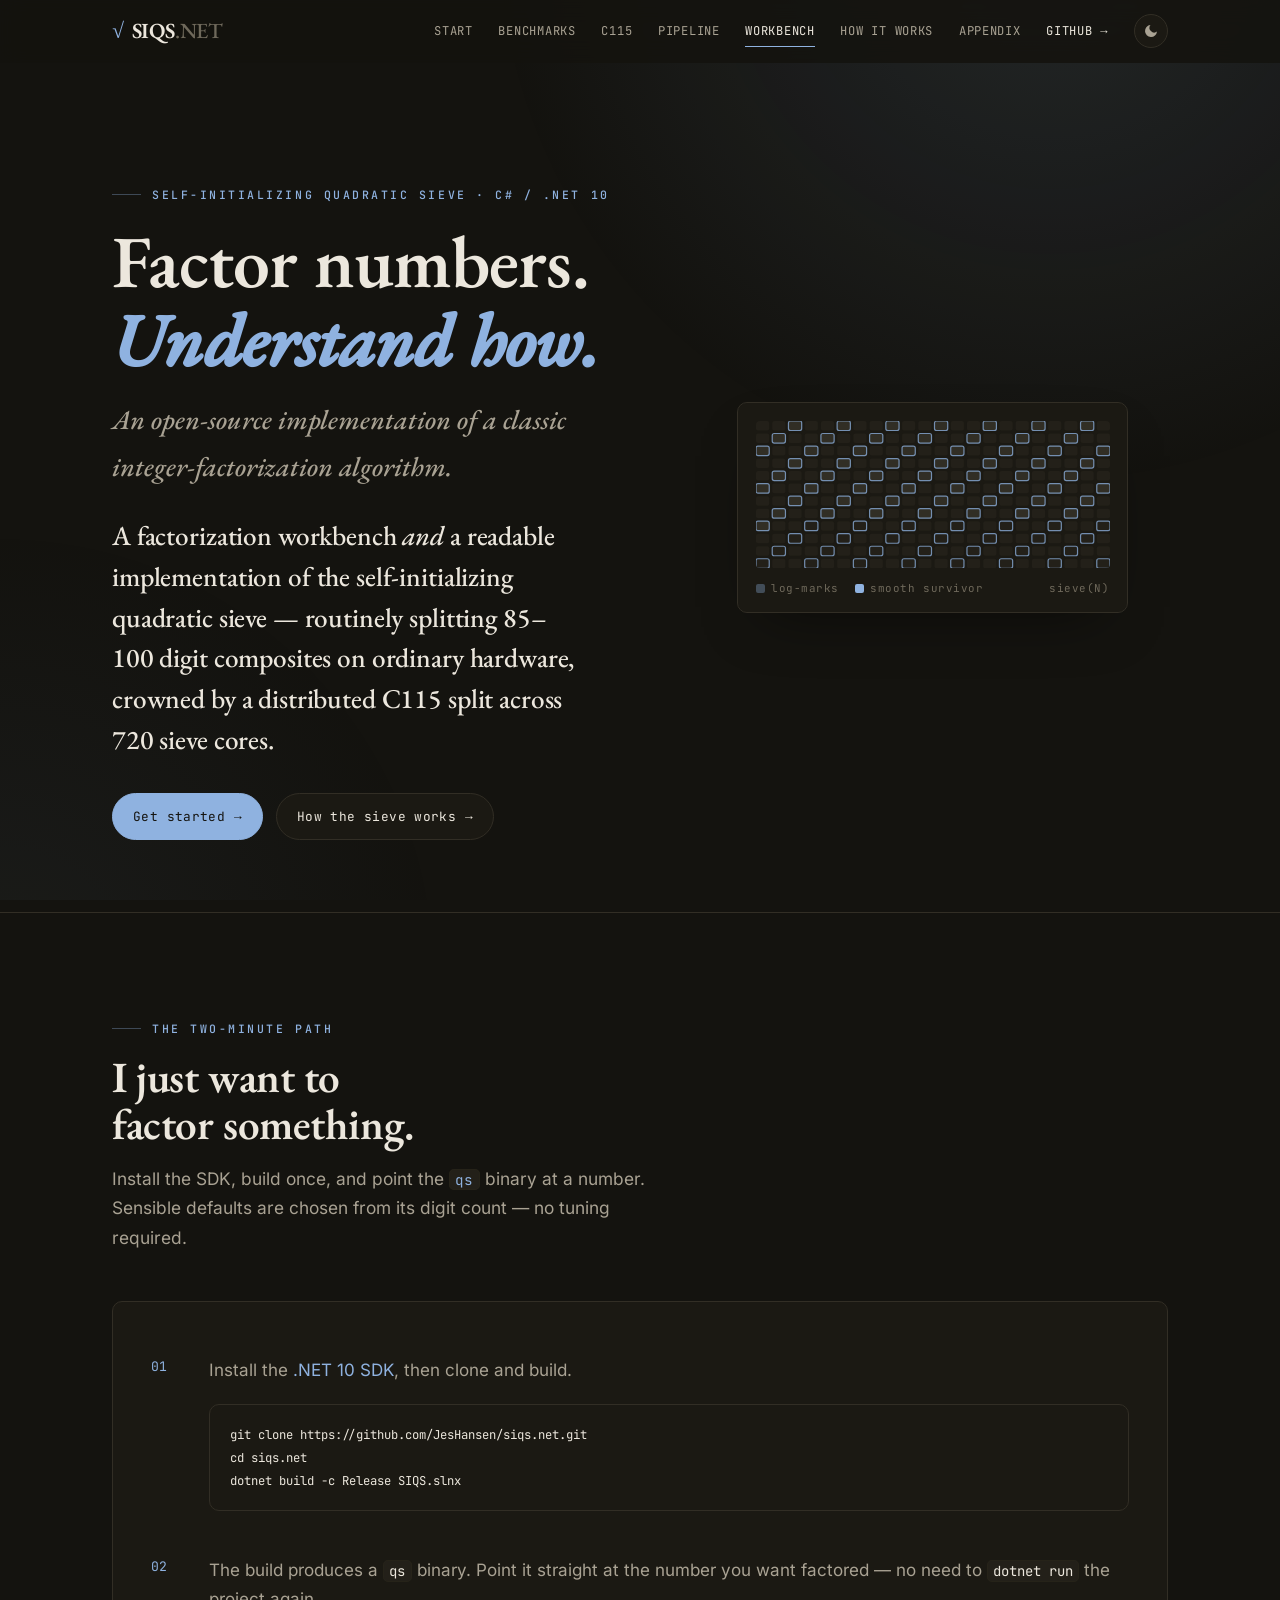
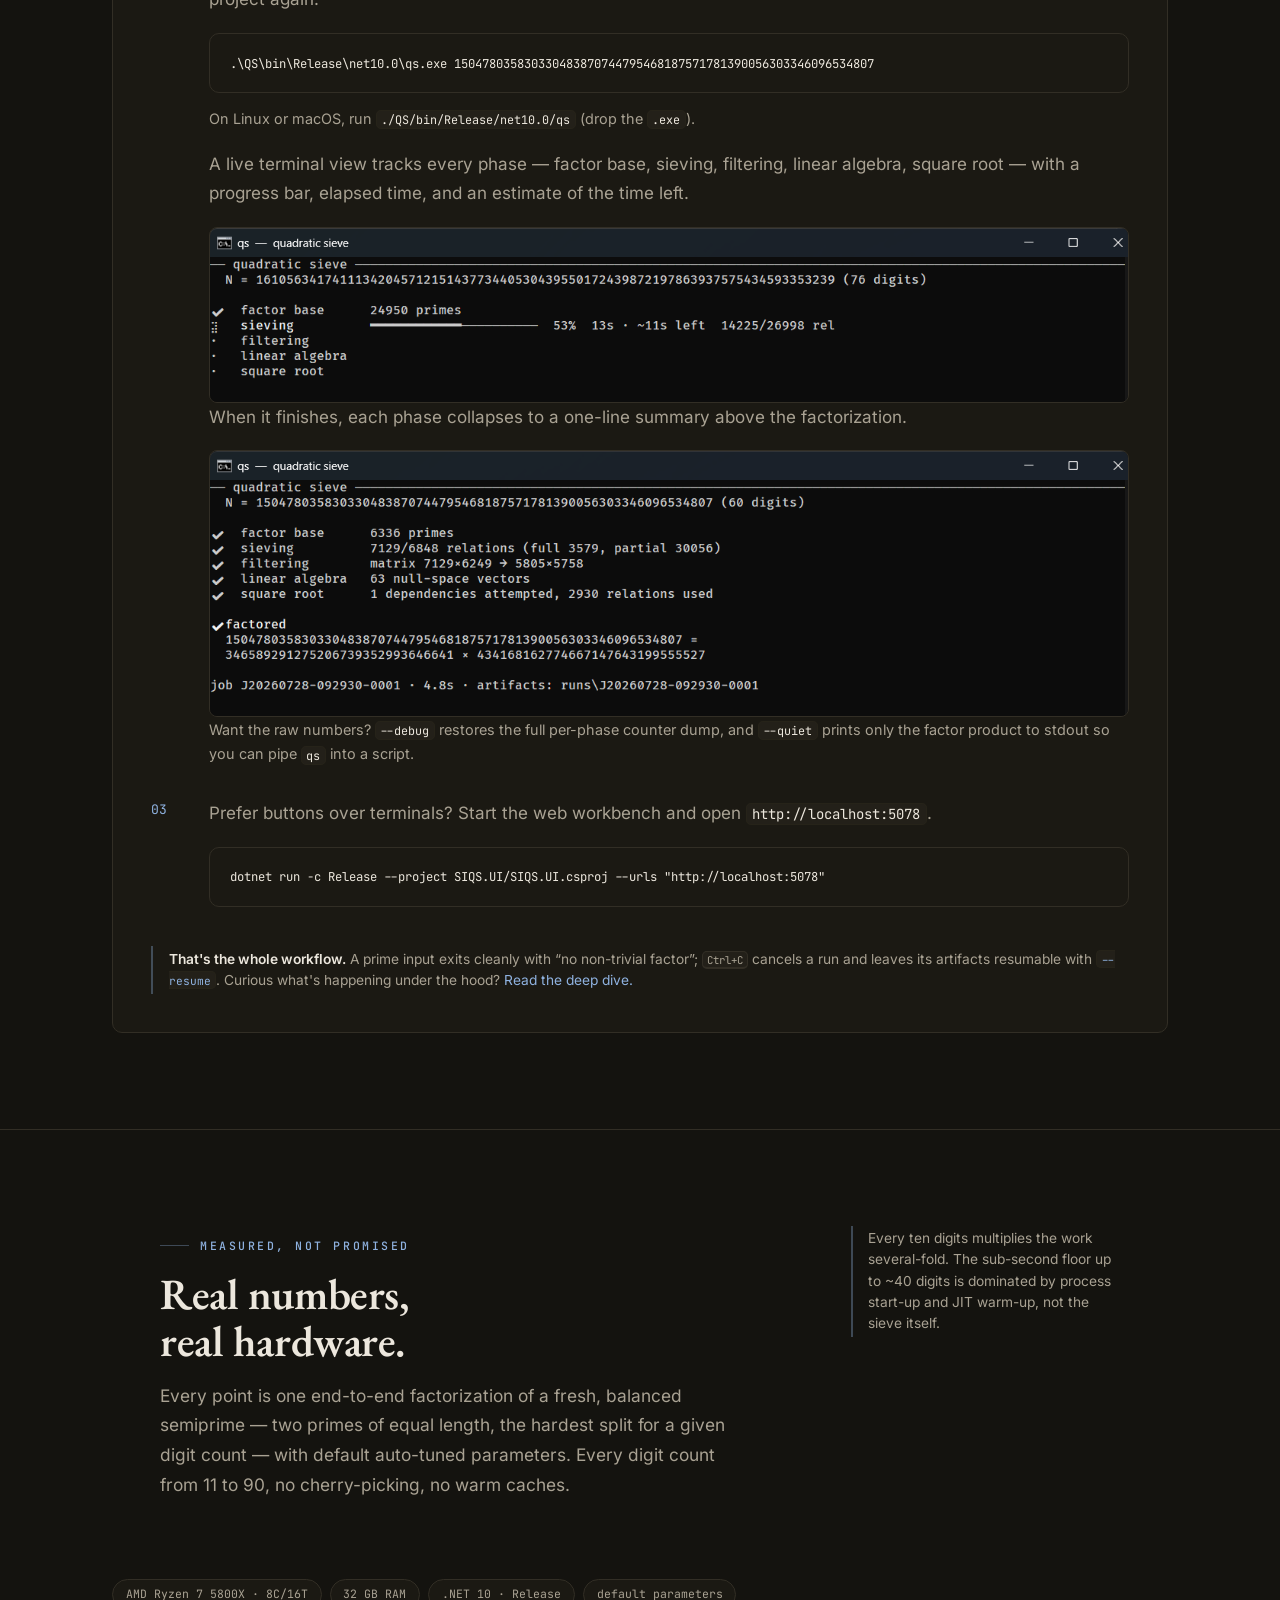
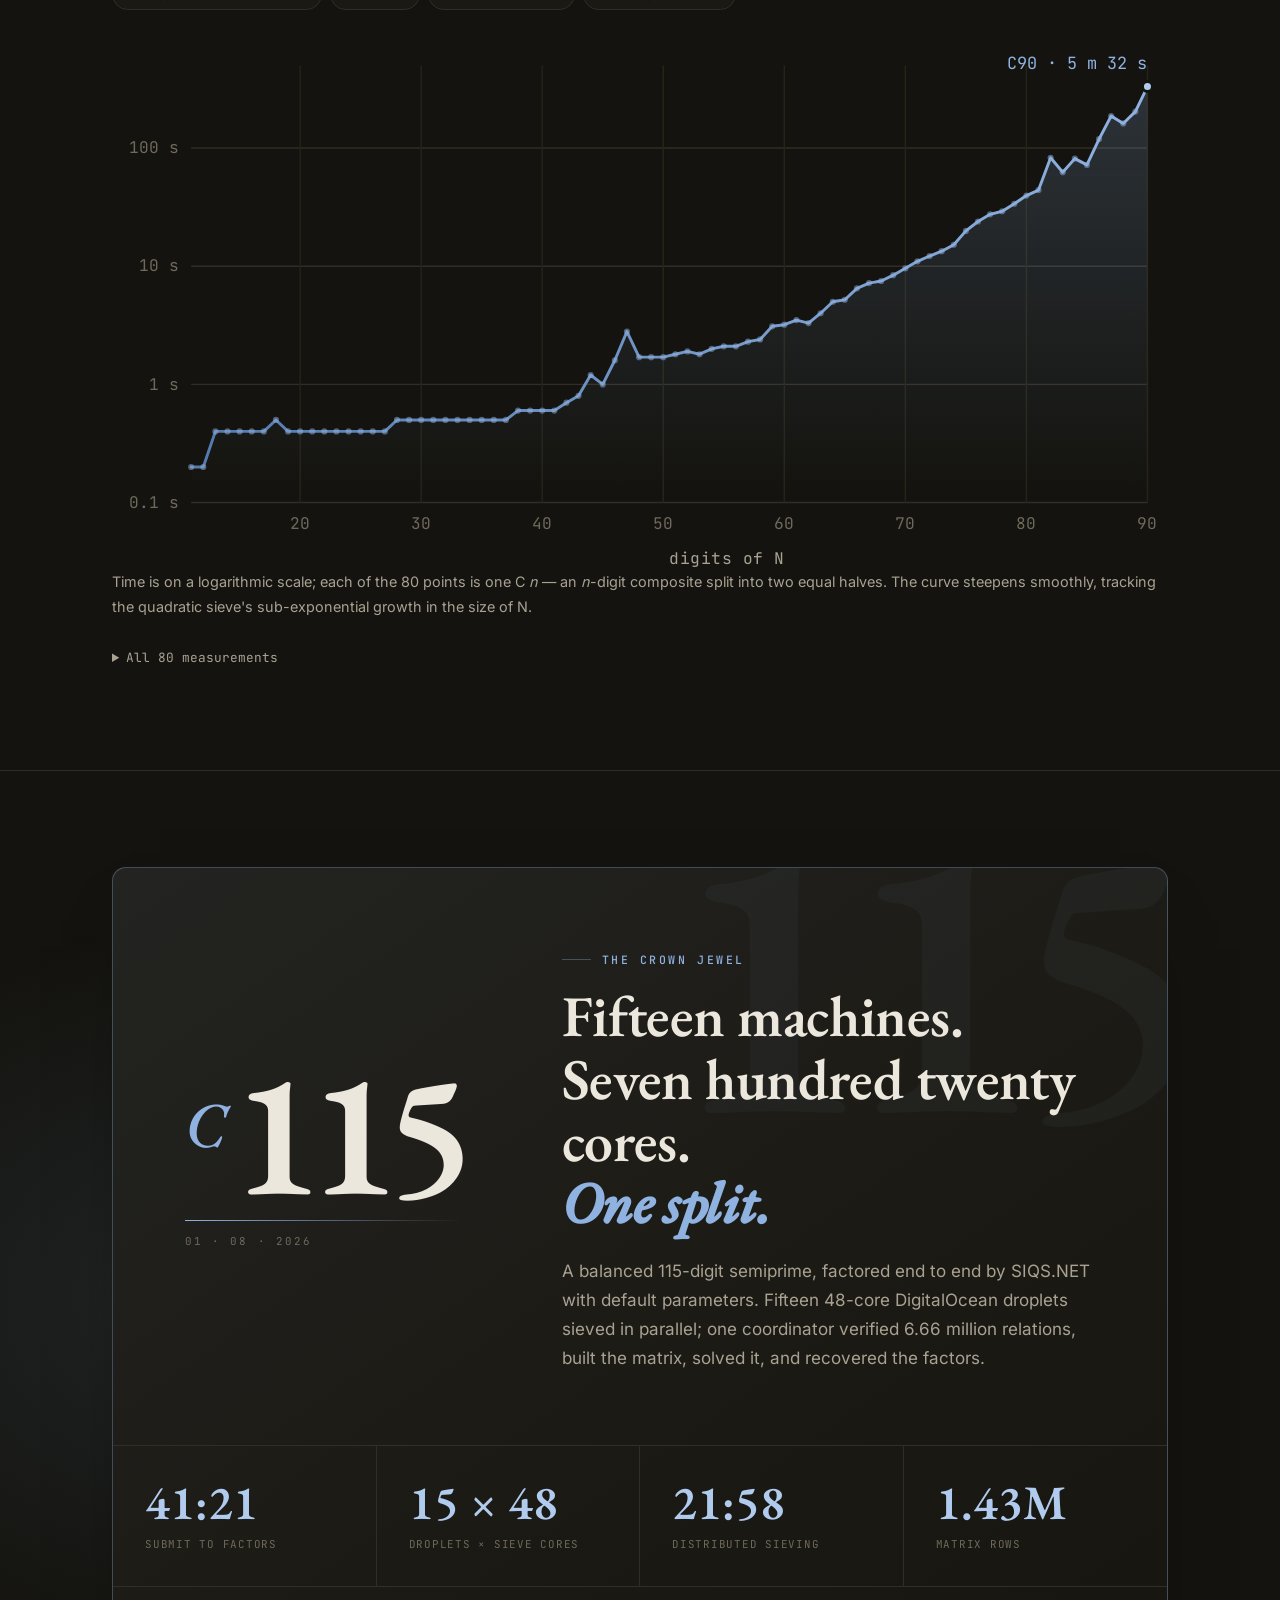
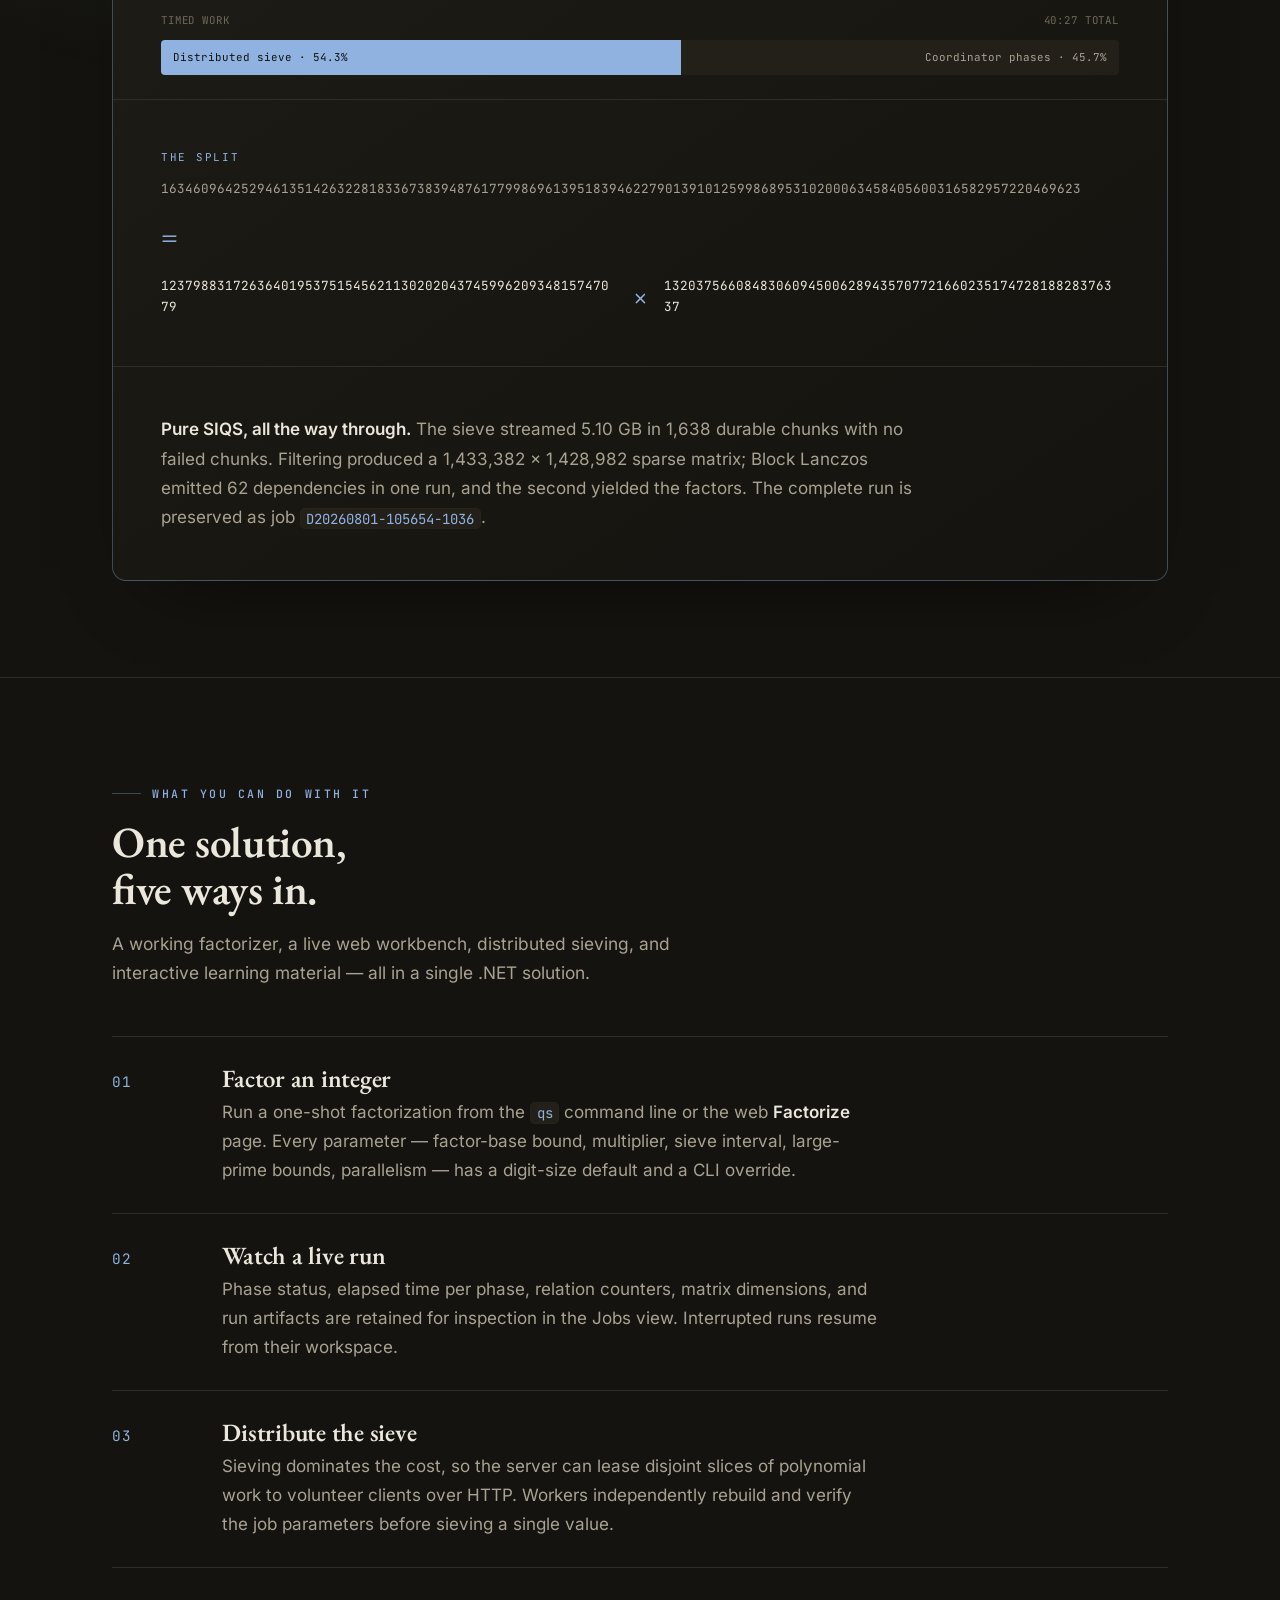
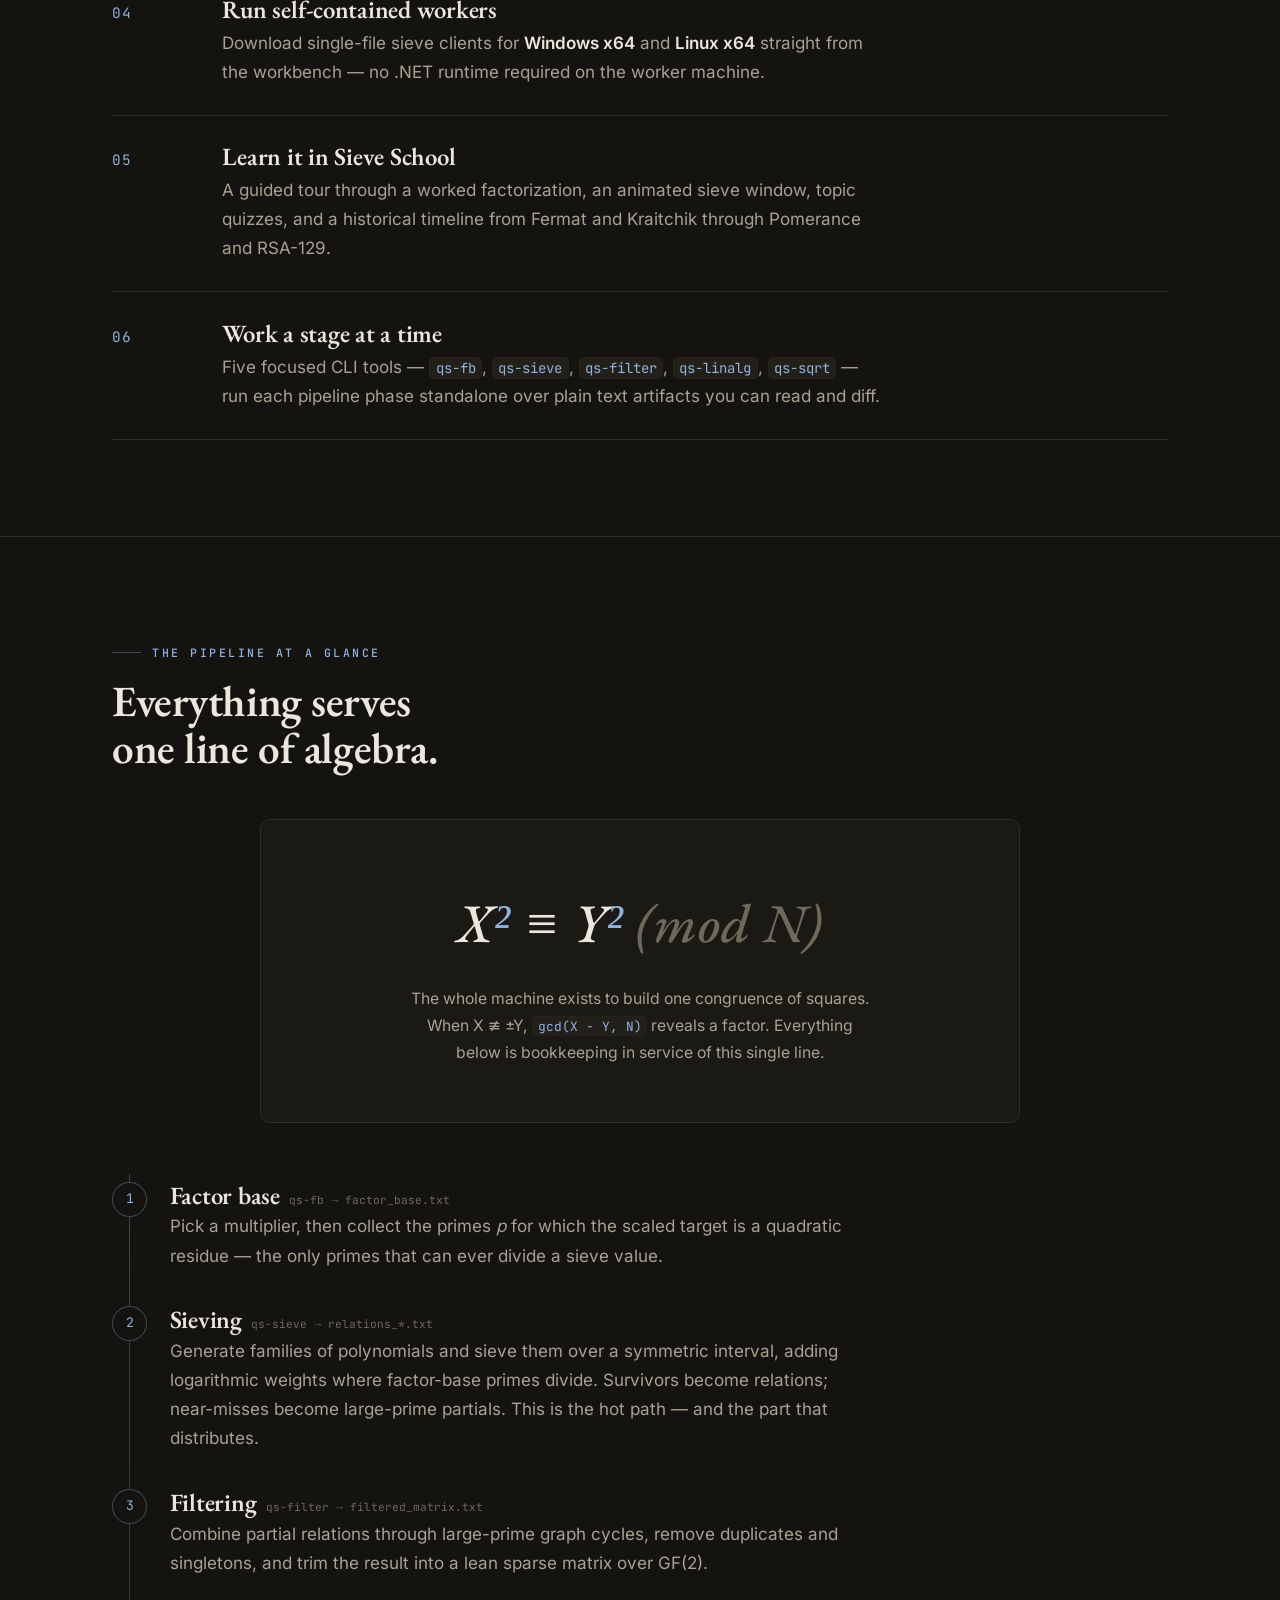
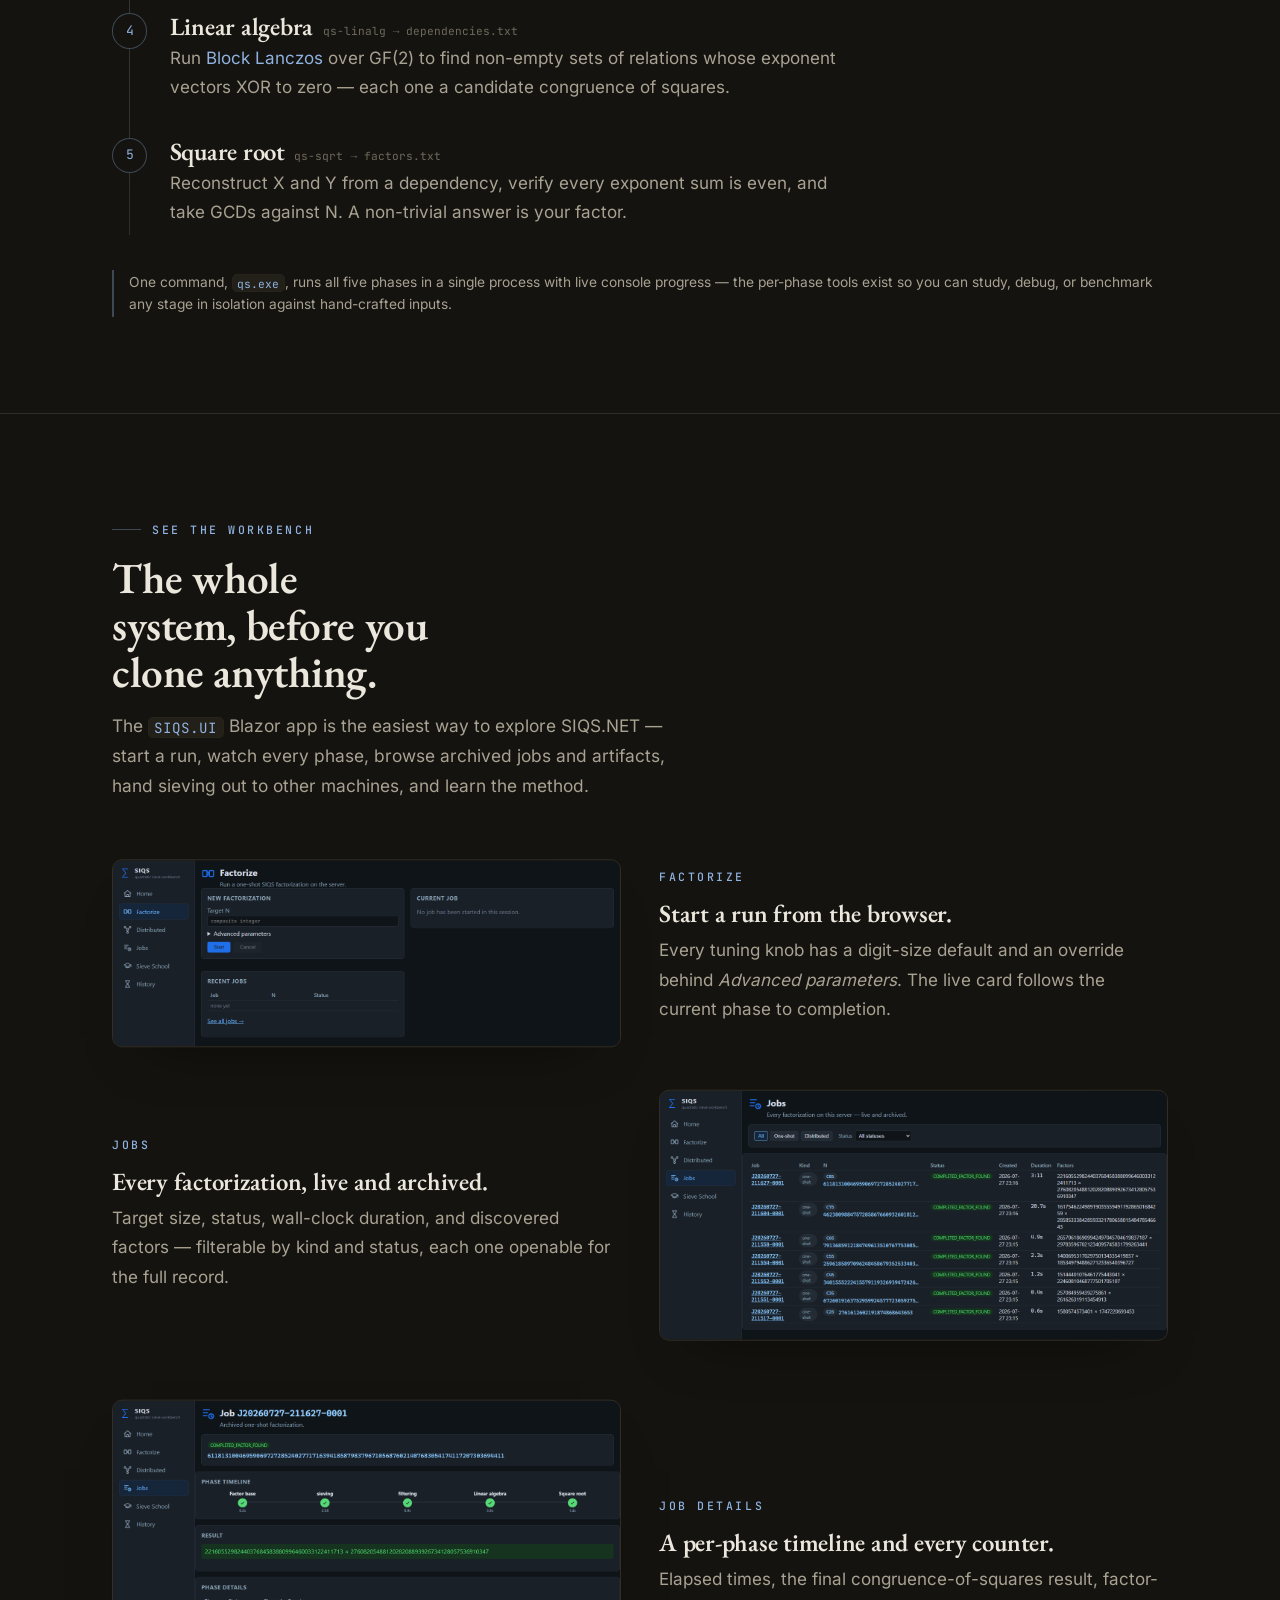
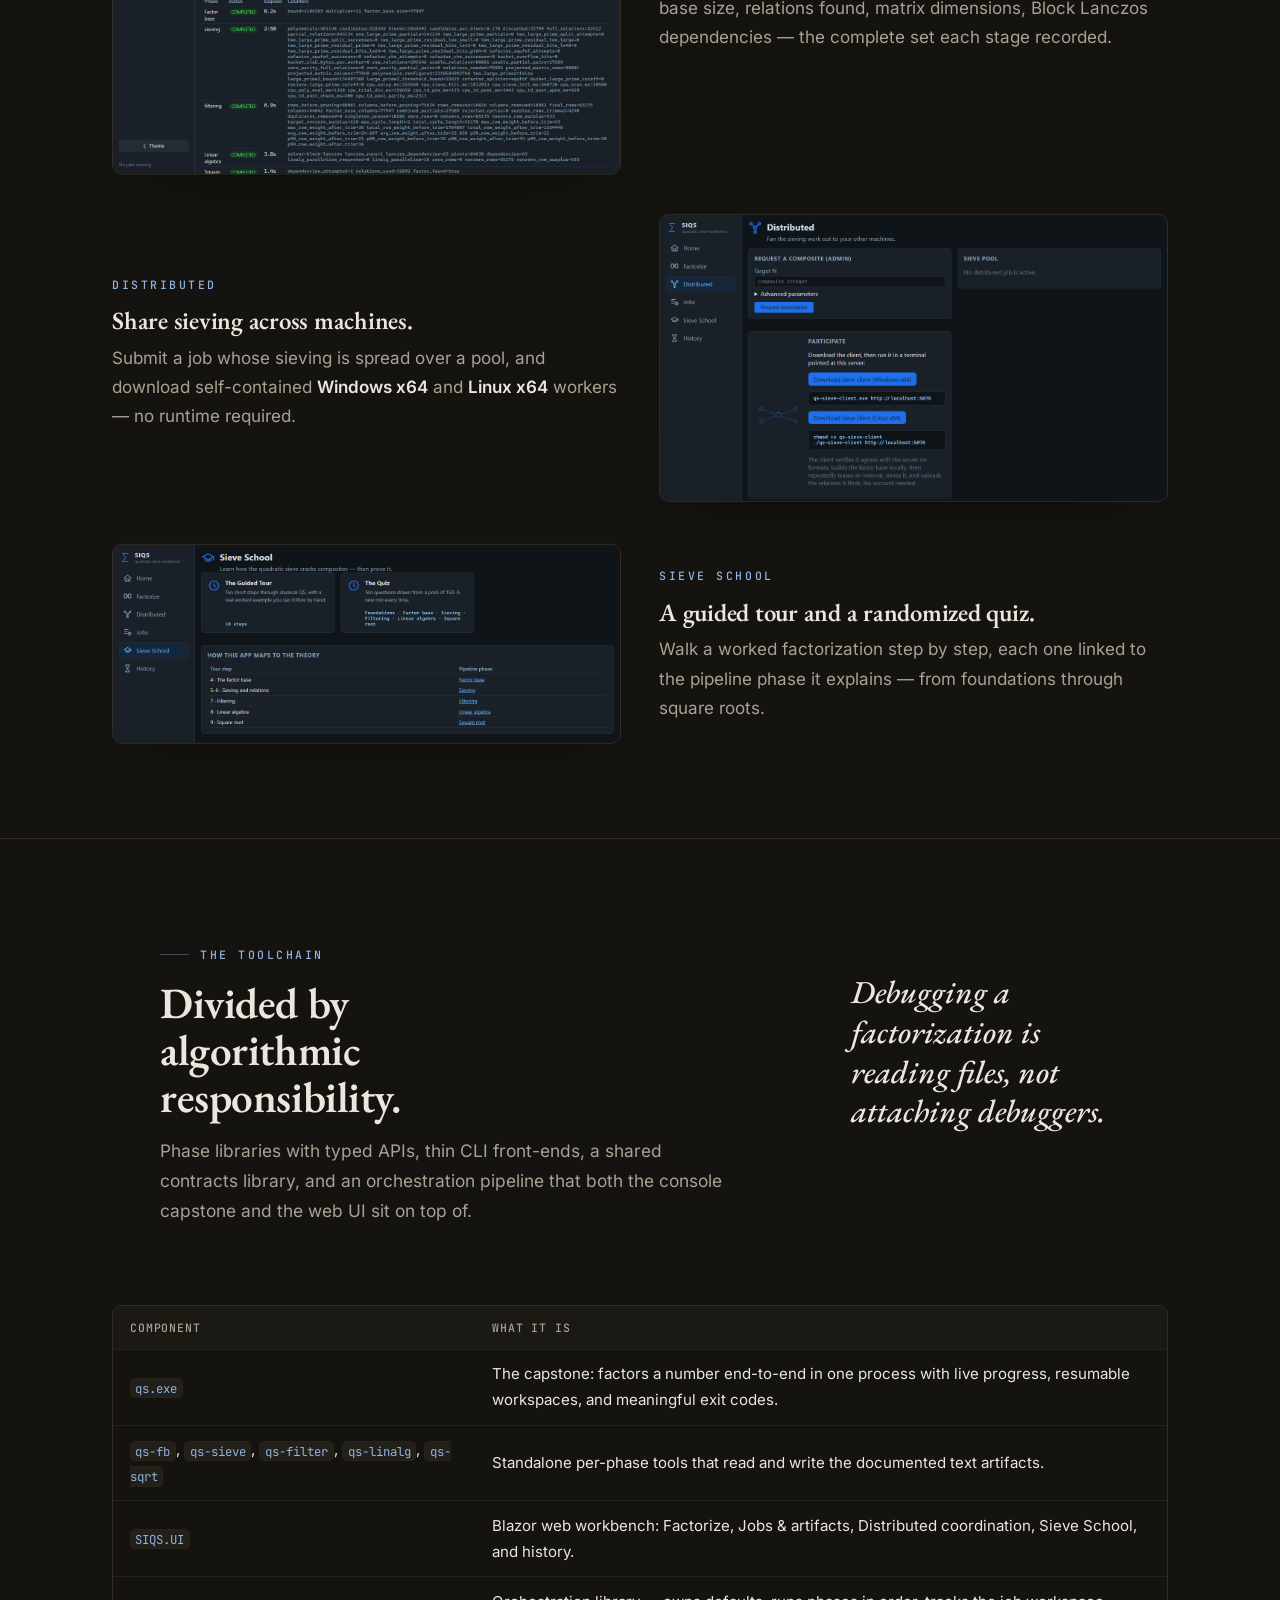
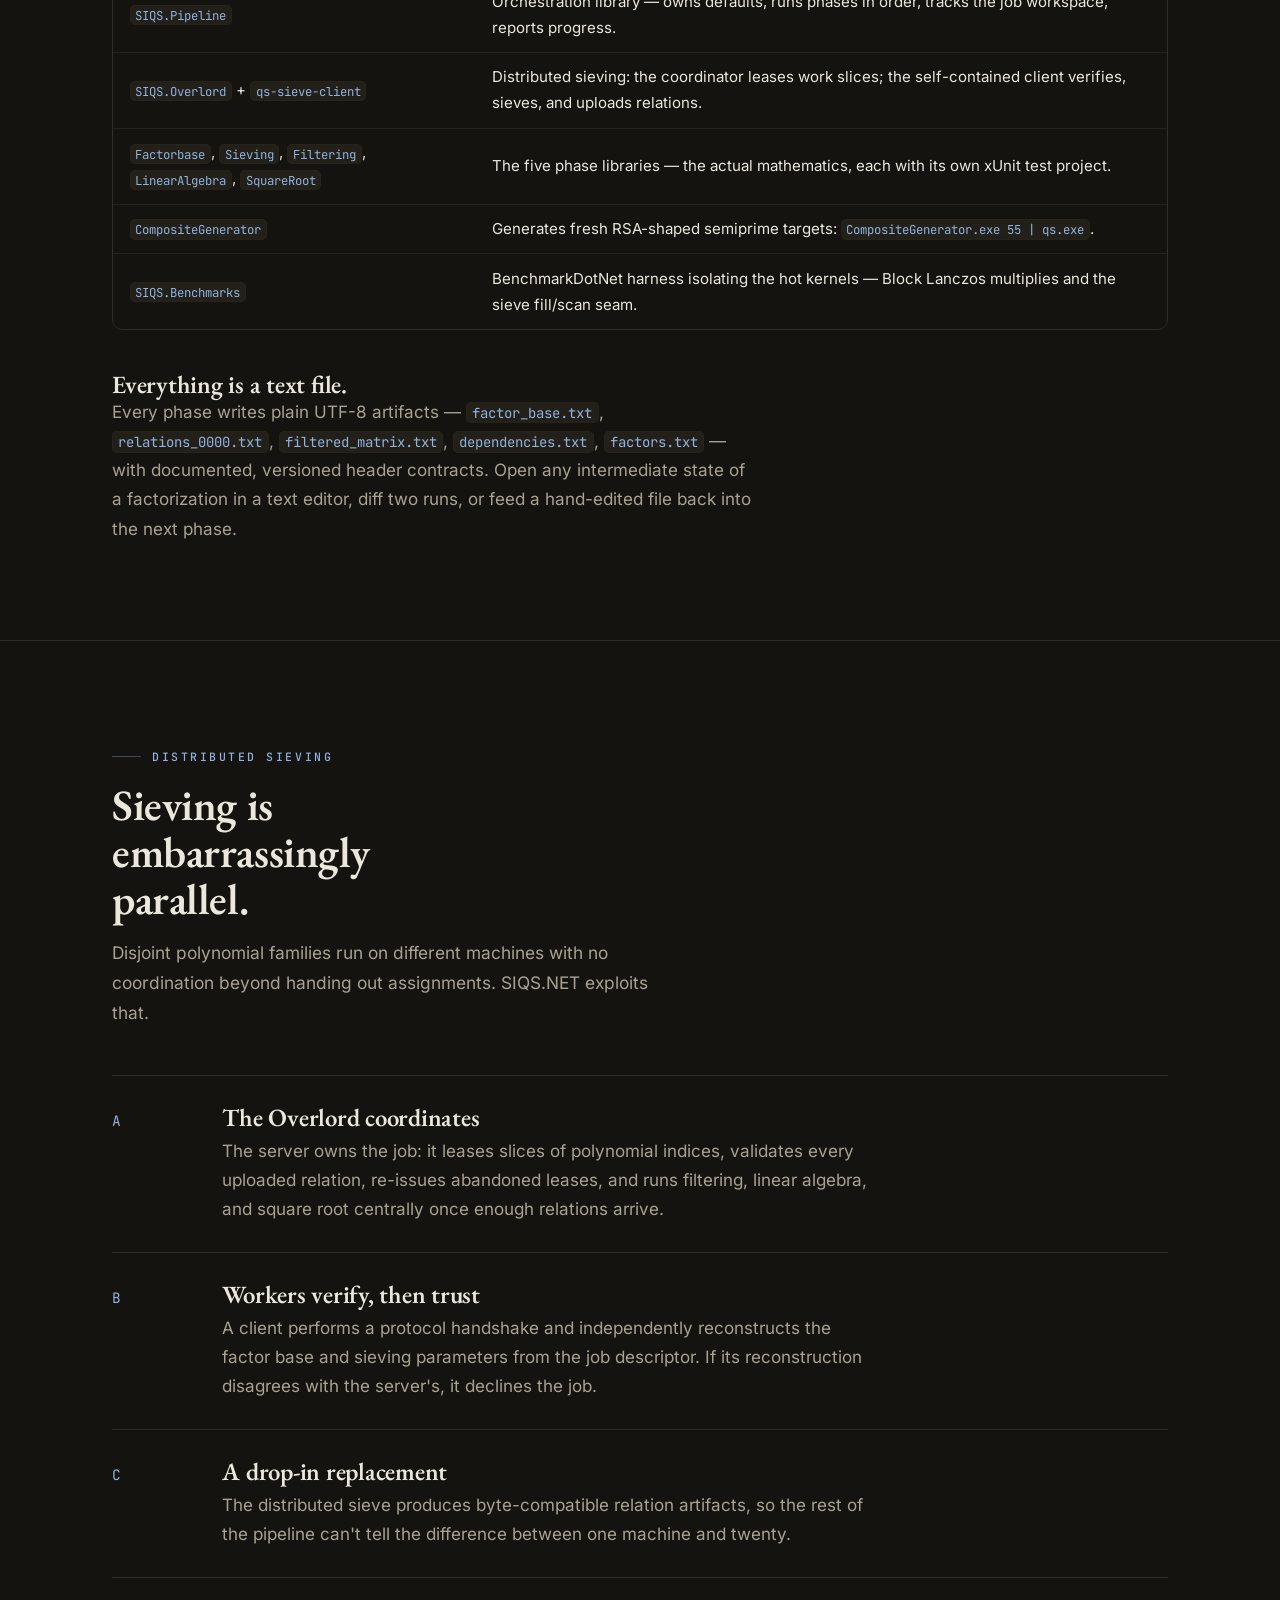
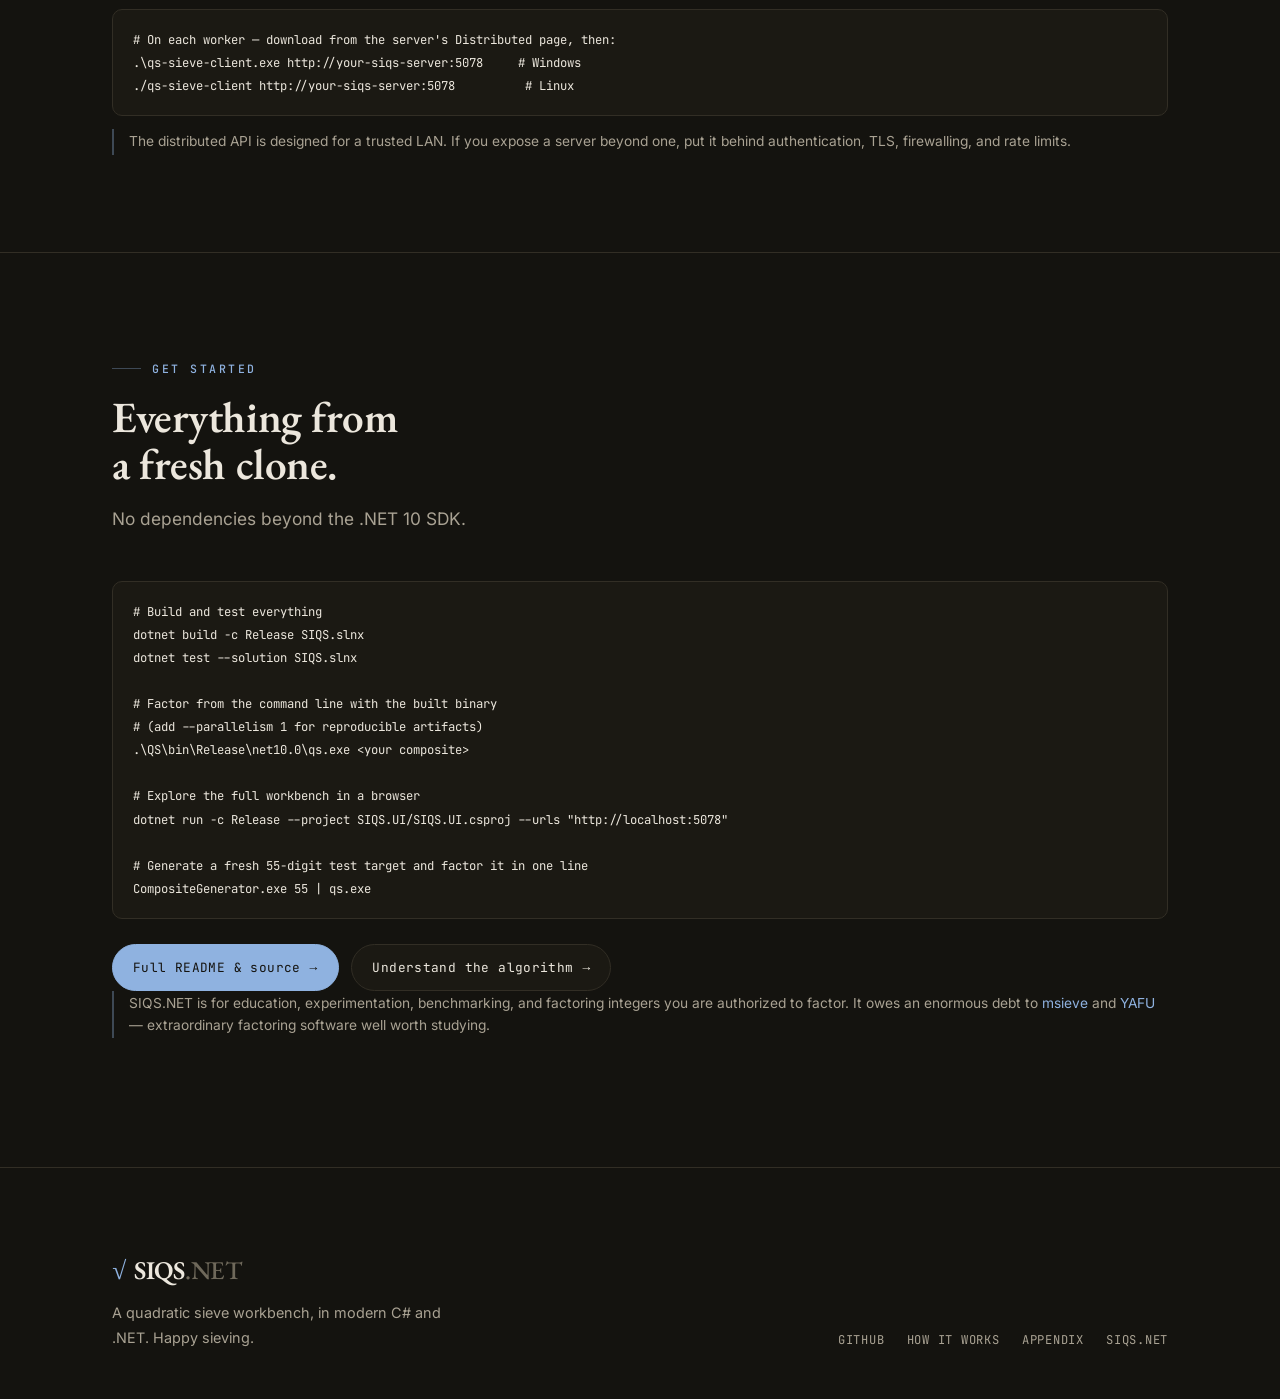
==== commit 82acbbd8: "Add C115 report" ====
--- a/index.html
+++ b/index.html
@@ -37,6 +37,7 @@
       <nav class="nav-links">
         <a class="hide-sm" href="#start">Start</a>
         <a class="hide-sm" href="#benchmarks">Benchmarks</a>
+        <a class="hide-md" href="#c115">C115</a>
         <a class="hide-sm" href="#pipeline">Pipeline</a>
         <a class="hide-sm" href="#workbench">Workbench</a>
         <a href="how-it-works.html">How&nbsp;it&nbsp;works</a>
@@ -63,7 +64,7 @@
             <p class="lede reveal d3">
               A factorization workbench <em>and</em> a readable implementation of the
               self-initializing quadratic sieve — routinely splitting 85–100&nbsp;digit composites
-              on ordinary hardware, with every phase visible and documented.
+              on ordinary hardware, crowned by a distributed C115 split across 720 sieve cores.
             </p>
             <div class="cta-row reveal d4">
               <a class="btn btn-primary" href="#start">Get started <span class="arrow">→</span></a>
@@ -282,6 +283,67 @@
       </div>
     </section>
 
+    <!-- ============================ C115 record ============================ -->
+    <section id="c115" class="chapter record-chapter" aria-label="C115 factorization showcase">
+      <div class="wrap">
+        <div class="record-stage reveal">
+          <div class="record-top">
+            <div class="record-mark" aria-hidden="true">
+              <span class="record-c">C</span>
+              <span class="record-digits">115</span>
+              <span class="record-rule"></span>
+              <span class="record-date">01 · 08 · 2026</span>
+            </div>
+
+            <div class="record-copy">
+              <span class="kicker">The crown jewel</span>
+              <h2>Fifteen machines.<br />Seven hundred twenty cores.<br /><em>One split.</em></h2>
+              <p class="record-lede">A balanced 115-digit semiprime, factored end to end by SIQS.NET
+                with default parameters. Fifteen 48-core DigitalOcean droplets sieved in parallel;
+                one coordinator verified 6.66 million relations, built the matrix, solved it, and
+                recovered the factors.</p>
+            </div>
+          </div>
+
+          <div class="record-metrics" aria-label="C115 factorization highlights">
+            <div class="record-metric"><strong>41:21</strong><span>submit to factors</span></div>
+            <div class="record-metric"><strong>15 × 48</strong><span>droplets × sieve cores</span></div>
+            <div class="record-metric"><strong>21:58</strong><span>distributed sieving</span></div>
+            <div class="record-metric"><strong>1.43M</strong><span>matrix rows</span></div>
+          </div>
+
+          <div class="record-balance" aria-label="Timed work split between distributed sieving and the central finishing phases">
+            <div class="record-balance-head">
+              <span>Timed work</span>
+              <span>40:27 total</span>
+            </div>
+            <div class="record-bar">
+              <div class="record-bar-sieve"><span>Distributed sieve · 54.3%</span></div>
+              <div class="record-bar-central"><span>Coordinator phases · 45.7%</span></div>
+            </div>
+          </div>
+
+          <div class="record-equation">
+            <span class="record-equation-label">The split</span>
+            <code class="record-n">1634609642529461351426322818336738394876177998696139518394622790139101259986895310200063458405600316582957220469623</code>
+            <span class="record-equals">=</span>
+            <div class="record-factors">
+              <code>1237988317263640195375154562113020204374599620934815747079</code>
+              <span>×</span>
+              <code>1320375660848306094500628943570772166023517472818828376337</code>
+            </div>
+          </div>
+
+          <div class="record-foot">
+            <p><strong>Pure SIQS, all the way through.</strong> The sieve streamed 5.10&nbsp;GB in 1,638
+              durable chunks with no failed chunks. Filtering produced a 1,433,382 × 1,428,982
+              sparse matrix; Block Lanczos emitted 62 dependencies in one run, and the second yielded
+              the factors. The complete run is preserved as job <code>D20260801-105654-1036</code>.</p>
+          </div>
+        </div>
+      </div>
+    </section>
+
     <!-- ============================ What you can do ============================ -->
     <section id="do" class="chapter">
       <div class="wrap">
--- a/css/style.css
+++ b/css/style.css
@@ -279,6 +279,9 @@
 
 @media (max-width: 46rem) {
   .nav-links a.hide-sm { display: none; }
+}
+@media (max-width: 64rem) {
+  .nav-links a.hide-md { display: none; }
 }
 
 /* Theme toggle */
@@ -588,6 +591,189 @@
 .bench-table td { font-variant-numeric: tabular-nums; }
 .bench-table td:nth-child(2), .bench-table td:nth-child(4) { color: var(--ink-dim); }
 
+/* ---------- C115 record ---------- */
+.record-chapter {
+  overflow: clip;
+  background:
+    radial-gradient(44rem 34rem at 16% 35%, color-mix(in srgb, var(--accent) 11%, transparent), transparent 70%);
+}
+.record-stage {
+  position: relative;
+  overflow: hidden;
+  border: 1px solid var(--accent-line);
+  border-radius: calc(var(--radius) + 4px);
+  background:
+    linear-gradient(145deg, color-mix(in srgb, var(--accent) 7%, var(--paper-2)), var(--paper-2) 48%, var(--paper));
+  box-shadow: 0 34px 80px -48px rgba(0, 0, 0, 0.8);
+}
+.record-stage::after {
+  content: "115";
+  position: absolute;
+  right: -0.04em;
+  top: -0.24em;
+  z-index: 0;
+  font-family: var(--serif);
+  font-size: clamp(12rem, 31vw, 26rem);
+  font-weight: 600;
+  line-height: 1;
+  letter-spacing: -0.08em;
+  color: color-mix(in srgb, var(--accent) 4.5%, transparent);
+  pointer-events: none;
+}
+.record-stage > * { position: relative; z-index: 1; }
+.record-top {
+  display: grid;
+  grid-template-columns: minmax(13rem, 0.72fr) minmax(0, 1.28fr);
+  gap: clamp(2rem, 6vw, 5rem);
+  align-items: center;
+  padding: clamp(2rem, 6vw, 4.5rem);
+}
+.record-mark {
+  display: grid;
+  grid-template-columns: auto 1fr;
+  align-items: end;
+  width: max-content;
+  color: var(--accent);
+}
+.record-c {
+  align-self: start;
+  margin: 0.48em 0.08em 0 0;
+  font-family: var(--serif);
+  font-size: clamp(2.2rem, 5vw, 4rem);
+  font-style: italic;
+  line-height: 1;
+}
+.record-digits {
+  font-family: var(--serif);
+  font-size: clamp(6.5rem, 15vw, 11rem);
+  font-weight: 600;
+  line-height: 0.78;
+  letter-spacing: -0.075em;
+  color: var(--ink);
+  font-variant-numeric: lining-nums;
+}
+.record-rule {
+  grid-column: 1 / -1;
+  height: 1px;
+  margin: 1.25rem 0 0.7rem;
+  background: linear-gradient(90deg, var(--accent), transparent);
+}
+.record-date {
+  grid-column: 1 / -1;
+  font-family: var(--mono);
+  font-size: 0.68rem;
+  letter-spacing: 0.19em;
+  color: var(--ink-faint);
+}
+.record-copy .kicker { margin-bottom: 1rem; }
+.record-copy h2 { max-width: 18ch; font-size: clamp(2rem, 4.7vw, 3.6rem); }
+.record-copy h2 em { color: var(--accent); }
+.record-lede { max-width: 58ch; margin-top: 1.4rem; color: var(--ink-dim); }
+
+.record-metrics {
+  display: grid;
+  grid-template-columns: repeat(4, 1fr);
+  border-block: 1px solid var(--rule);
+}
+.record-metric {
+  padding: clamp(1.25rem, 3vw, 2rem);
+  border-right: 1px solid var(--rule);
+}
+.record-metric:last-child { border-right: 0; }
+.record-metric strong {
+  display: block;
+  font-family: var(--serif);
+  font-size: clamp(1.8rem, 4vw, 3rem);
+  font-weight: 600;
+  line-height: 1;
+  color: var(--accent-strong);
+  font-variant-numeric: lining-nums tabular-nums;
+}
+.record-metric span {
+  display: block;
+  margin-top: 0.55rem;
+  font-family: var(--mono);
+  font-size: 0.68rem;
+  letter-spacing: 0.07em;
+  text-transform: uppercase;
+  color: var(--ink-faint);
+}
+
+.record-balance { padding: 1.5rem clamp(1.5rem, 4vw, 3rem); border-bottom: 1px solid var(--rule); }
+.record-balance-head {
+  display: flex;
+  justify-content: space-between;
+  gap: 1rem;
+  margin-bottom: 0.65rem;
+  font-family: var(--mono);
+  font-size: 0.67rem;
+  letter-spacing: 0.08em;
+  text-transform: uppercase;
+  color: var(--ink-faint);
+}
+.record-bar { display: flex; min-height: 2.2rem; overflow: hidden; border-radius: 4px; }
+.record-bar > div {
+  display: flex;
+  align-items: center;
+  padding: 0.5rem 0.75rem;
+  font-family: var(--mono);
+  font-size: 0.68rem;
+  line-height: 1.25;
+  white-space: nowrap;
+}
+.record-bar-sieve { width: 54.3%; color: var(--paper); background: var(--accent); }
+.record-bar-central { width: 45.7%; justify-content: flex-end; color: var(--ink-dim); background: var(--paper-3); }
+:root[data-theme="light"] .record-bar-sieve { color: #fff; }
+
+.record-equation { padding: clamp(1.5rem, 4vw, 3rem); border-bottom: 1px solid var(--rule); }
+.record-equation-label {
+  display: block;
+  margin-bottom: 0.7rem;
+  font-family: var(--mono);
+  font-size: 0.68rem;
+  letter-spacing: 0.16em;
+  text-transform: uppercase;
+  color: var(--accent);
+}
+.record-equation code {
+  display: block;
+  padding: 0;
+  border: 0;
+  background: transparent;
+  color: var(--ink-dim);
+  font-size: clamp(0.64rem, 1.2vw, 0.79rem);
+  line-height: 1.7;
+  overflow-wrap: anywhere;
+}
+.record-equals {
+  display: block;
+  margin: 0.8rem 0;
+  font-family: var(--serif);
+  font-size: 1.8rem;
+  color: var(--accent);
+}
+.record-factors { display: grid; grid-template-columns: 1fr auto 1fr; gap: 1rem; align-items: center; }
+.record-factors code { color: var(--ink); }
+.record-factors > span { font-family: var(--serif); font-size: 1.6rem; color: var(--accent); }
+
+.record-foot {
+  padding: clamp(1.5rem, 4vw, 3rem);
+}
+.record-foot p { max-width: 70ch; color: var(--ink-dim); }
+
+@media (max-width: 52rem) {
+  .record-top { grid-template-columns: 1fr; }
+  .record-metrics { grid-template-columns: repeat(2, 1fr); }
+  .record-metric:nth-child(2) { border-right: 0; }
+  .record-metric:nth-child(-n+2) { border-bottom: 1px solid var(--rule); }
+  .record-factors { grid-template-columns: 1fr; gap: 0.35rem; }
+  .record-factors > span { line-height: 1; }
+}
+@media (max-width: 34rem) {
+  .record-bar > div { white-space: normal; }
+  .record-bar-central { justify-content: flex-start; }
+}
+
 /* ---------- Congruence callout ---------- */
 .congruence {
   text-align: center;
